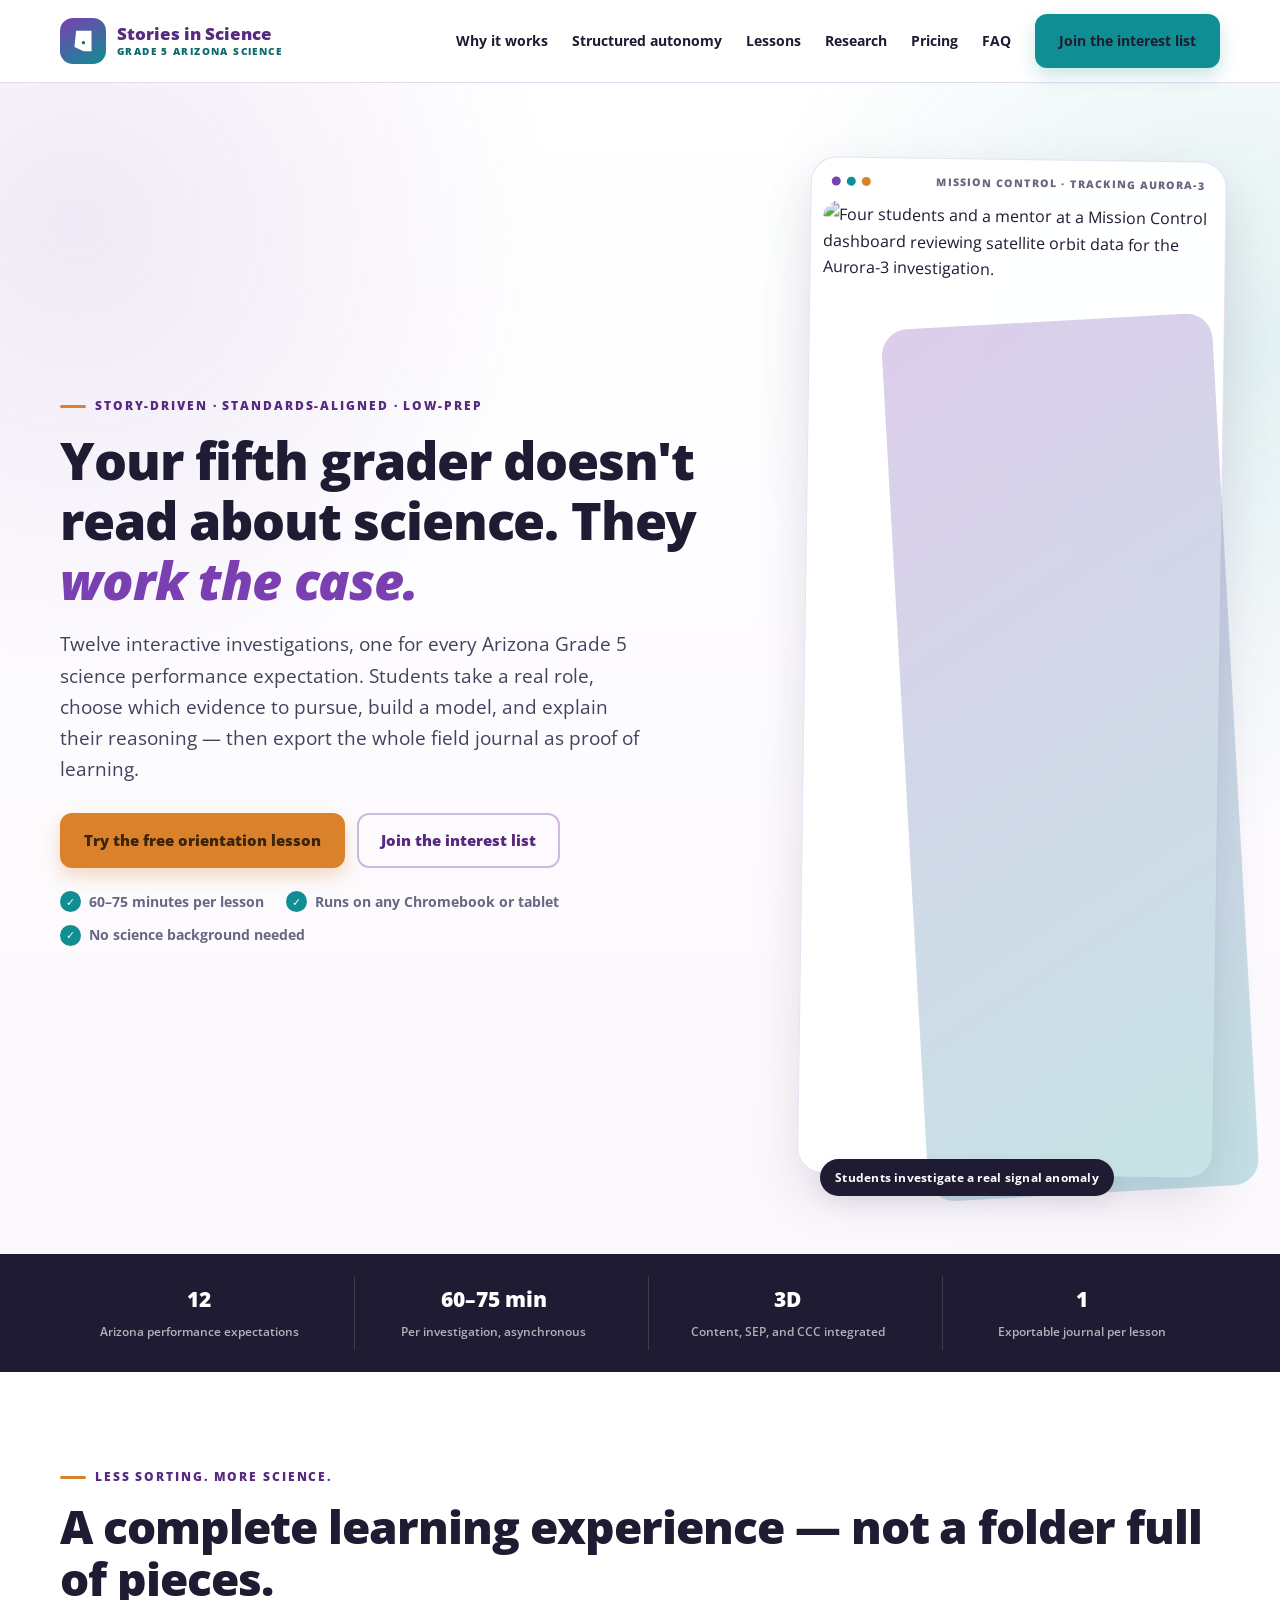
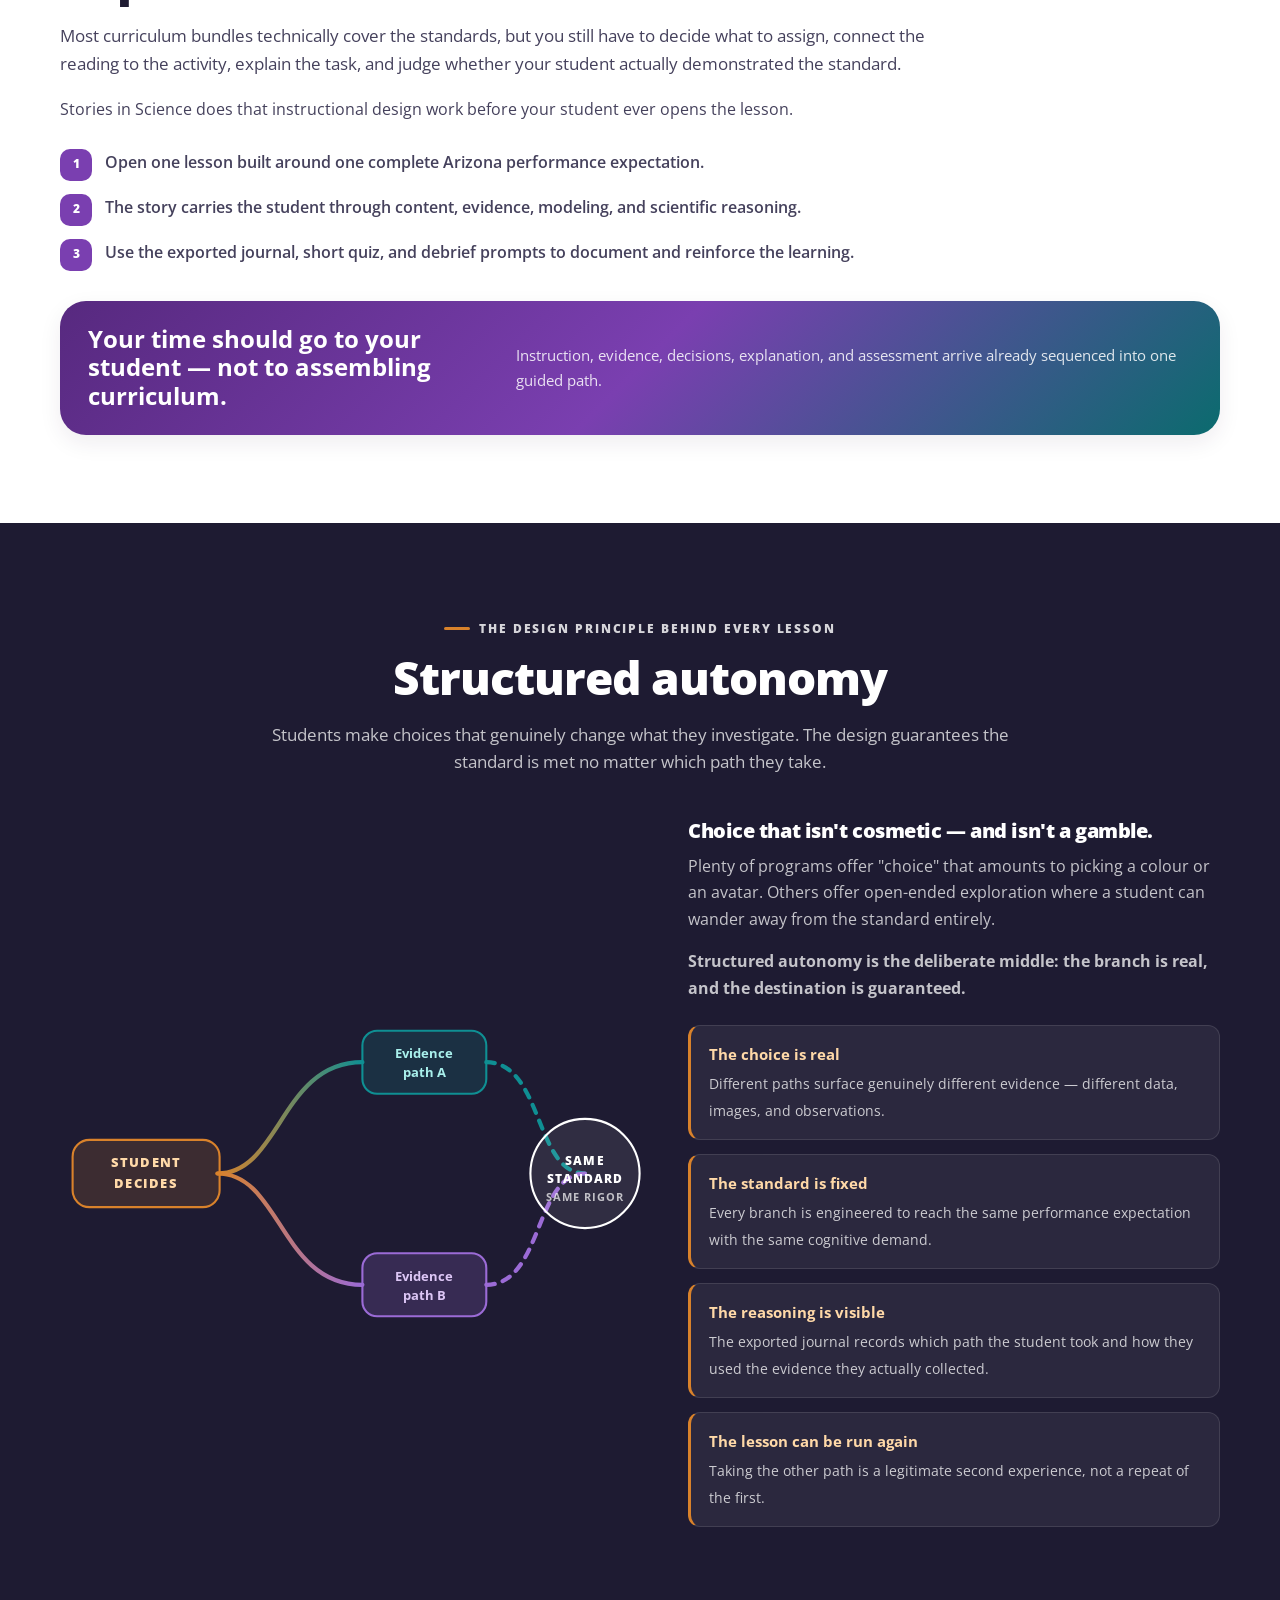
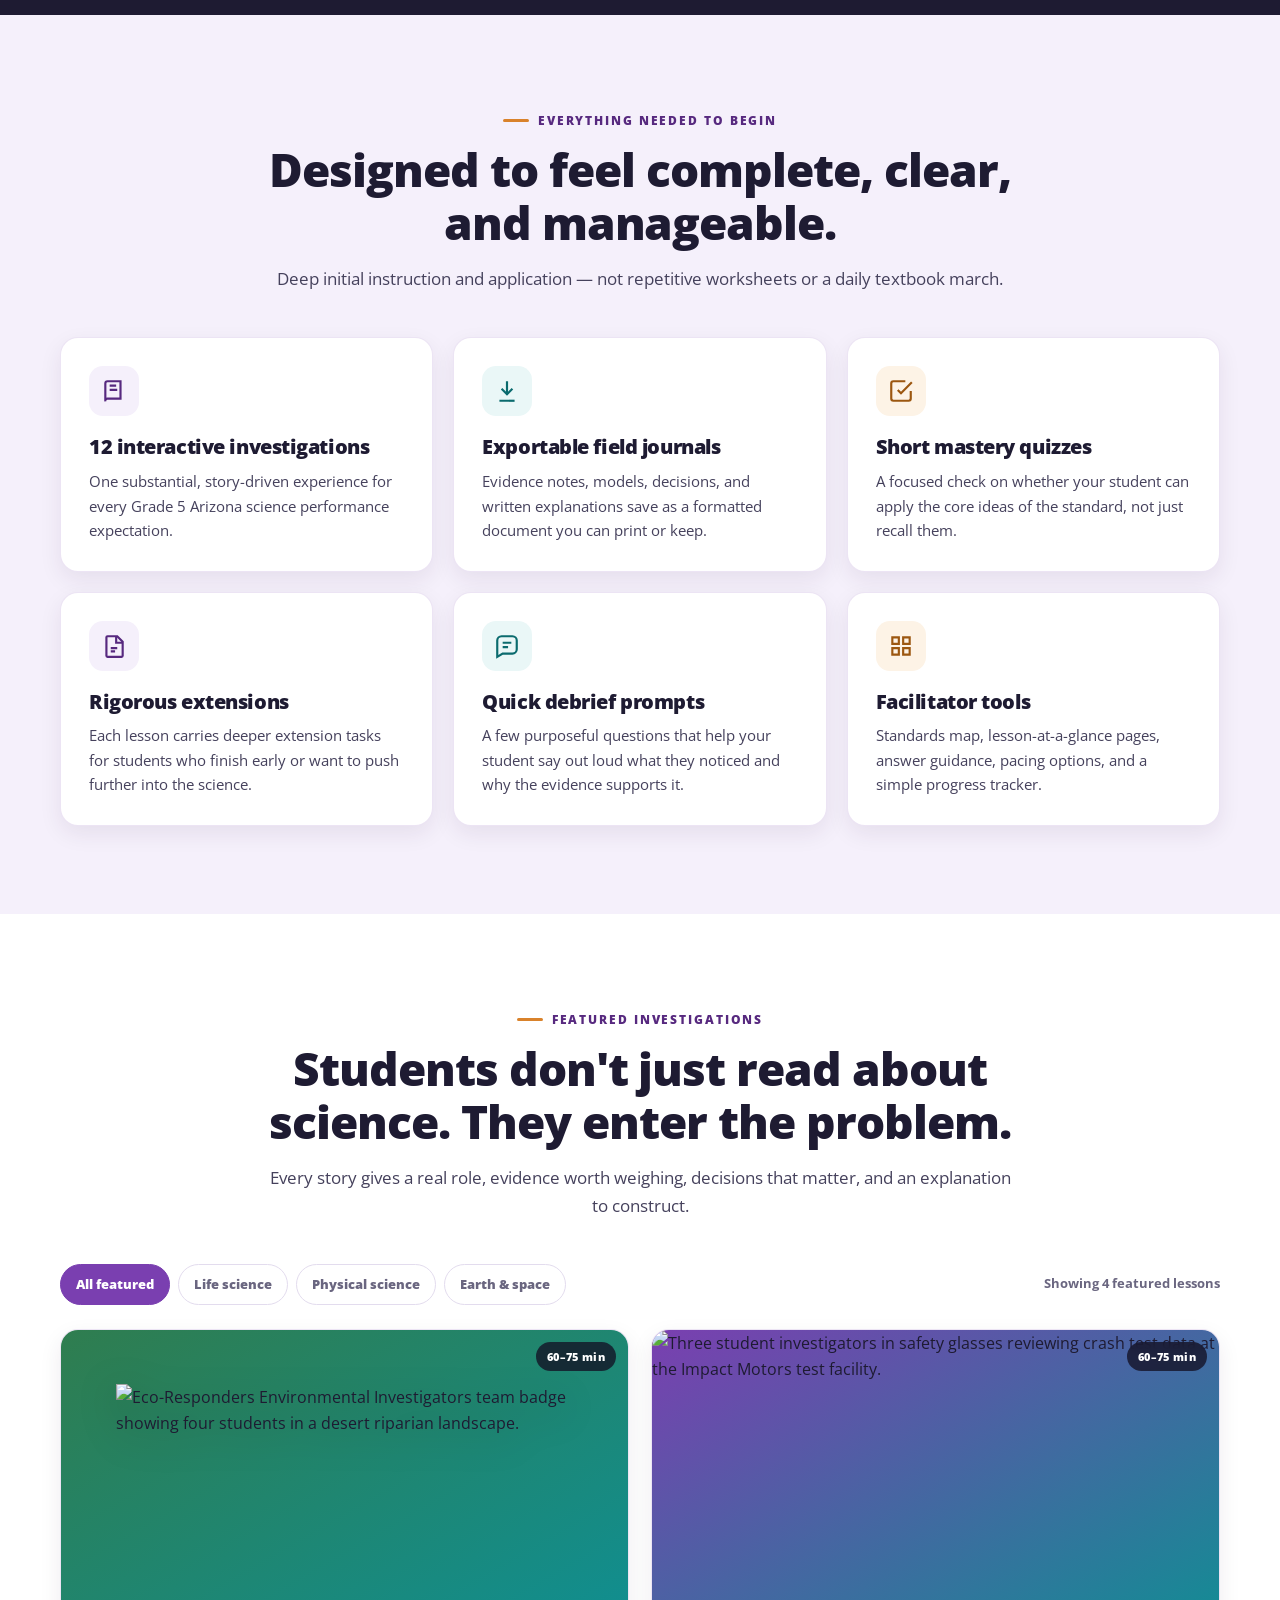
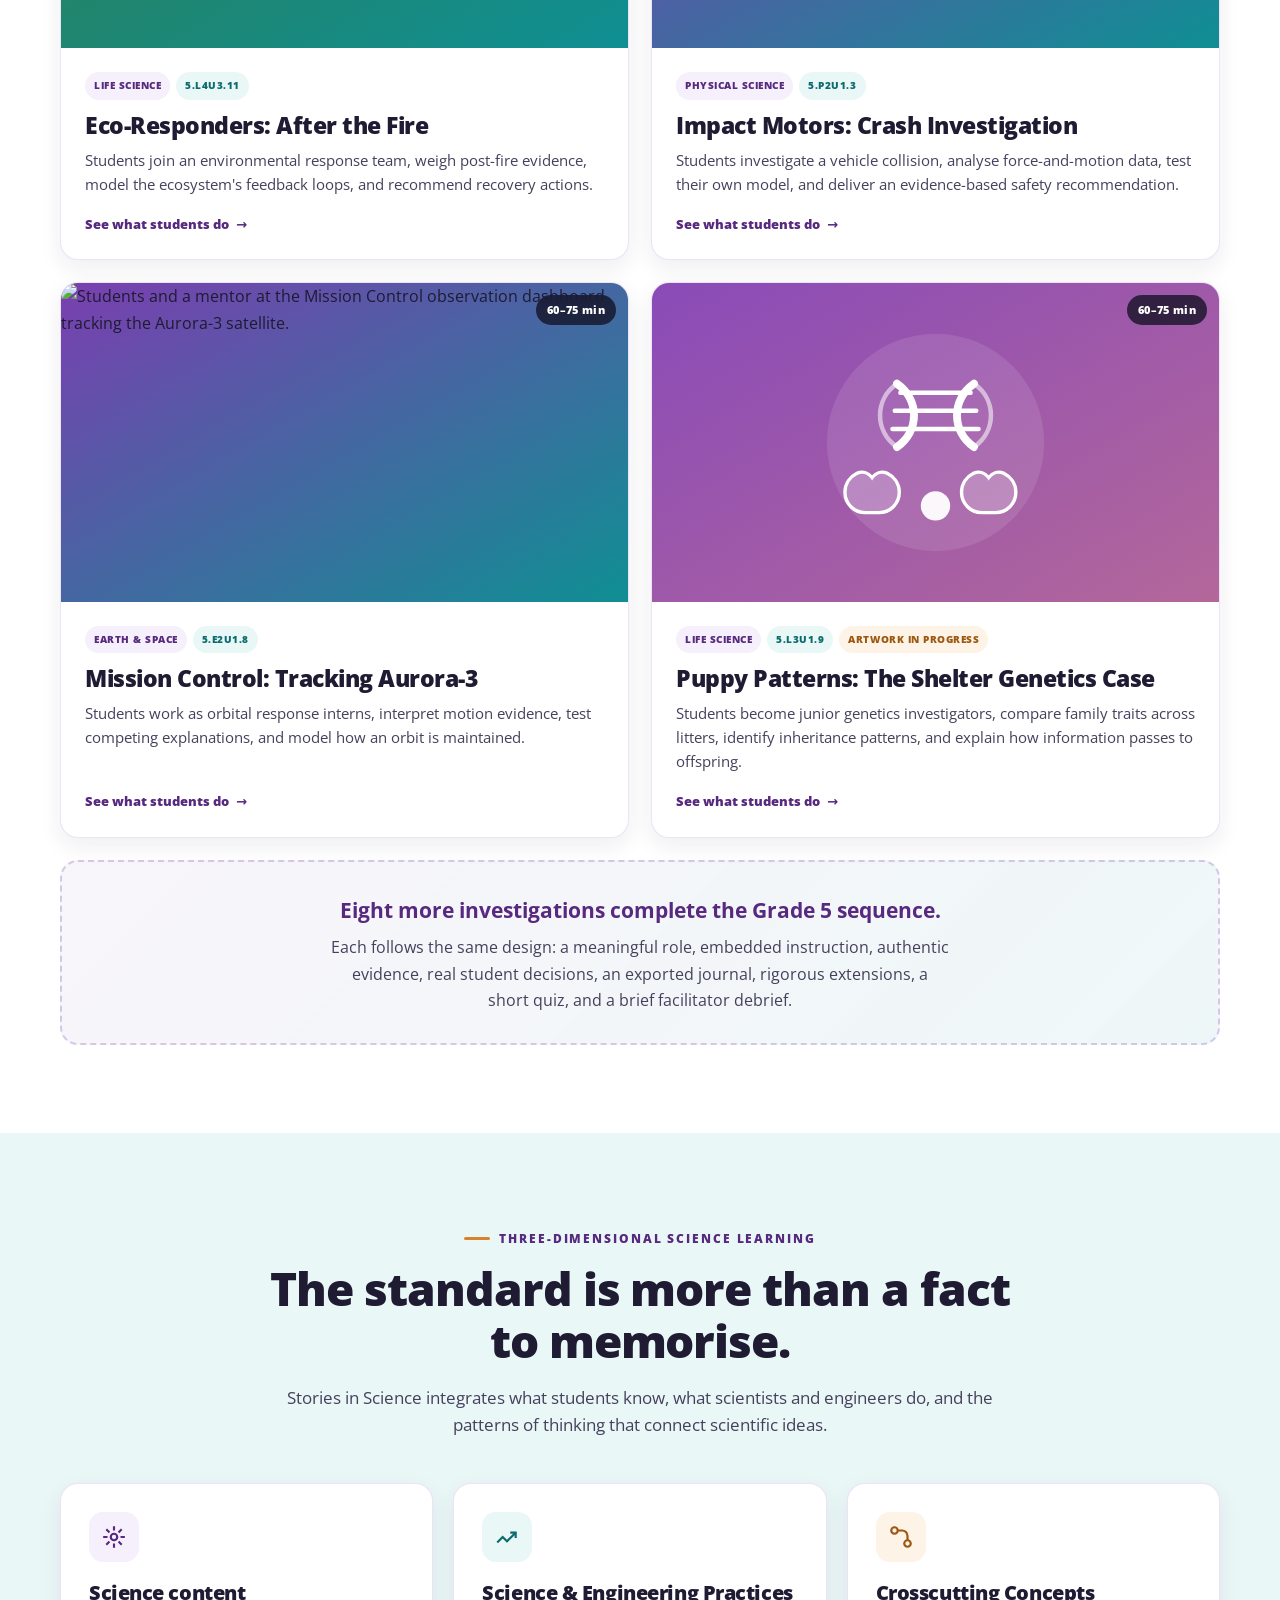
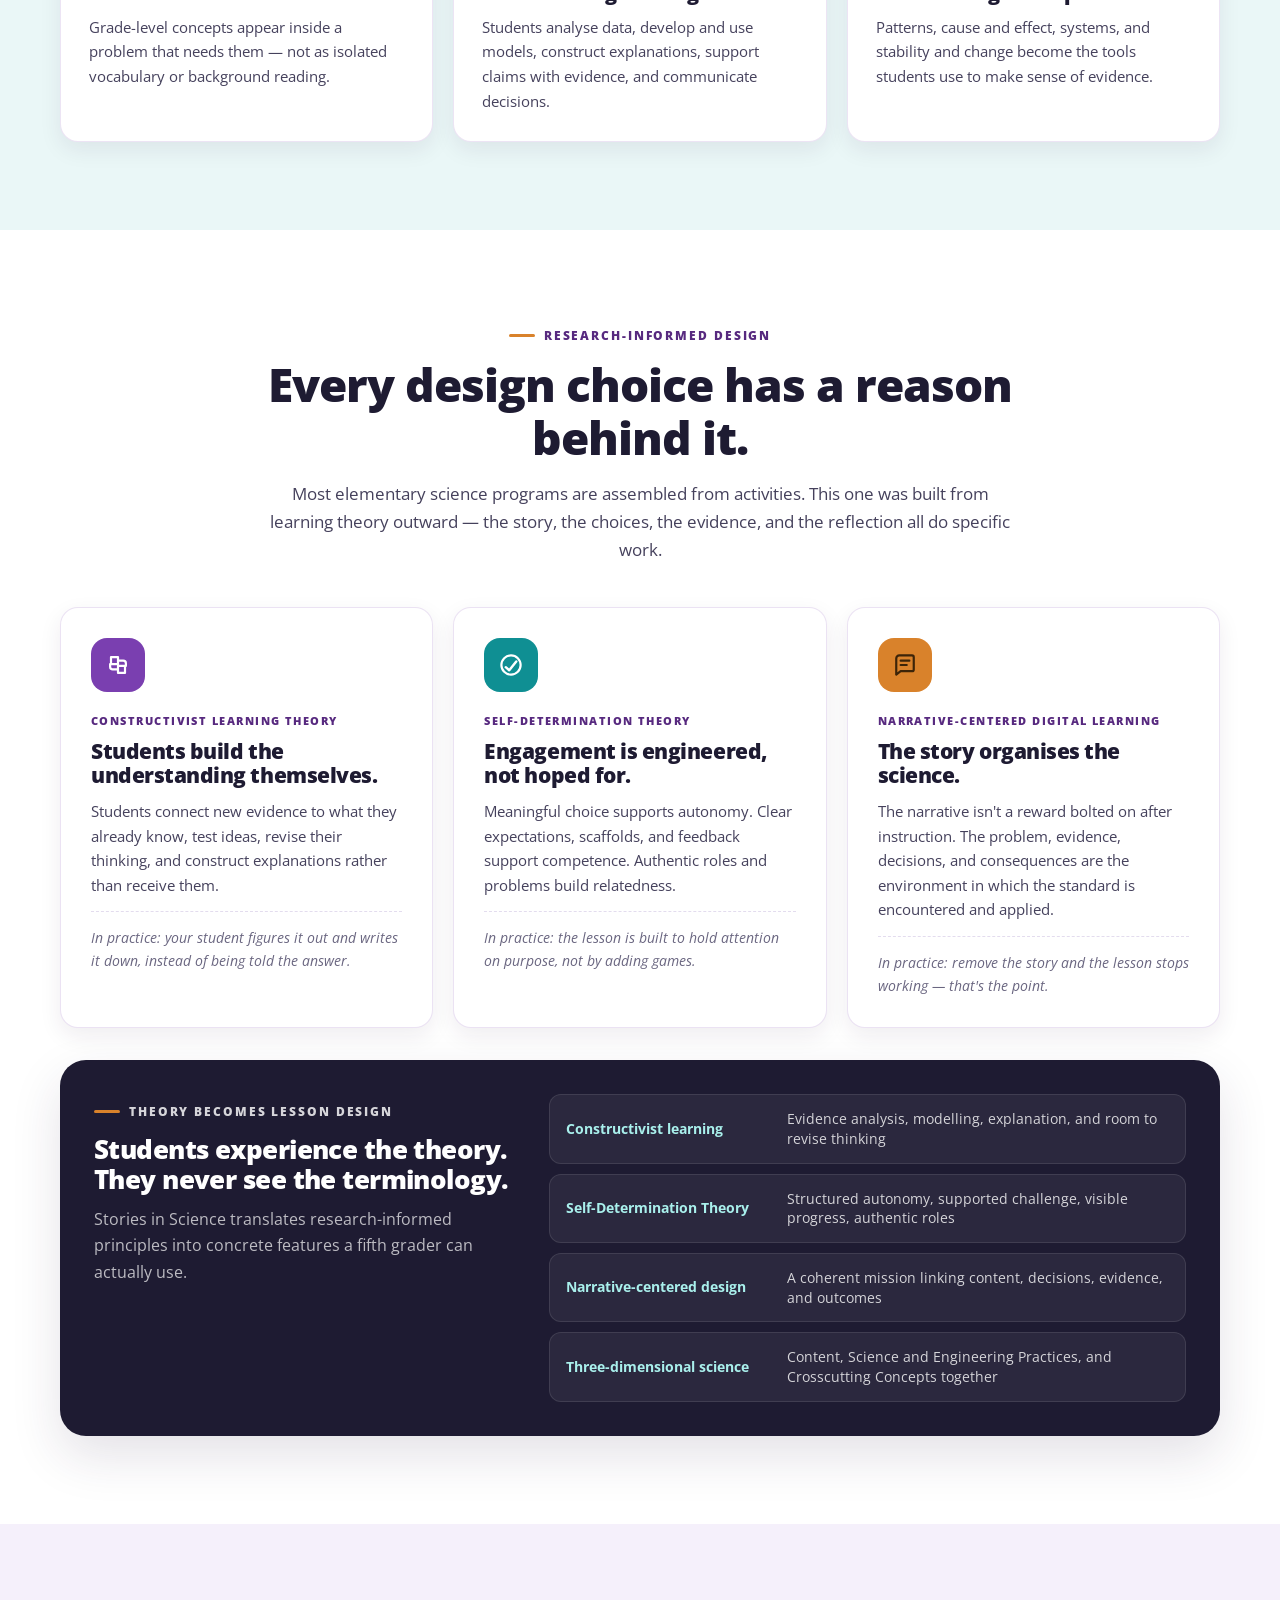
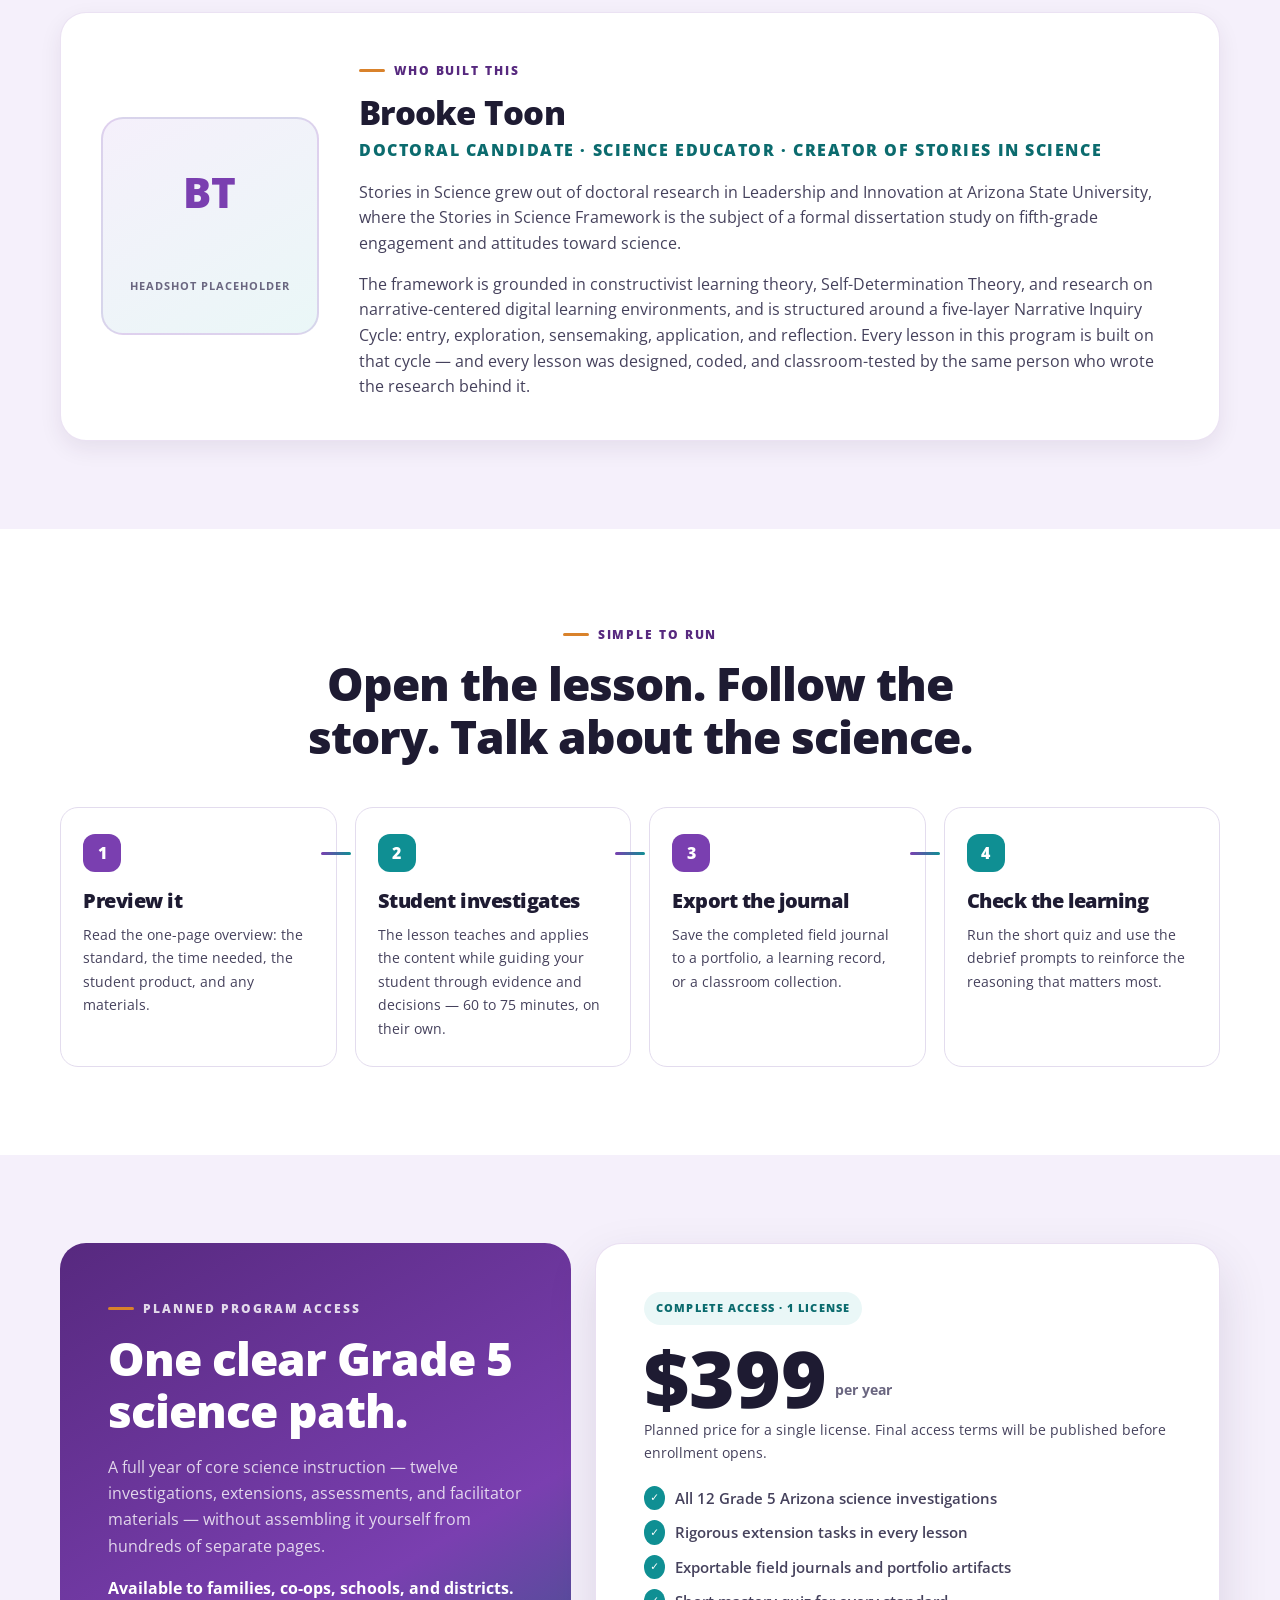
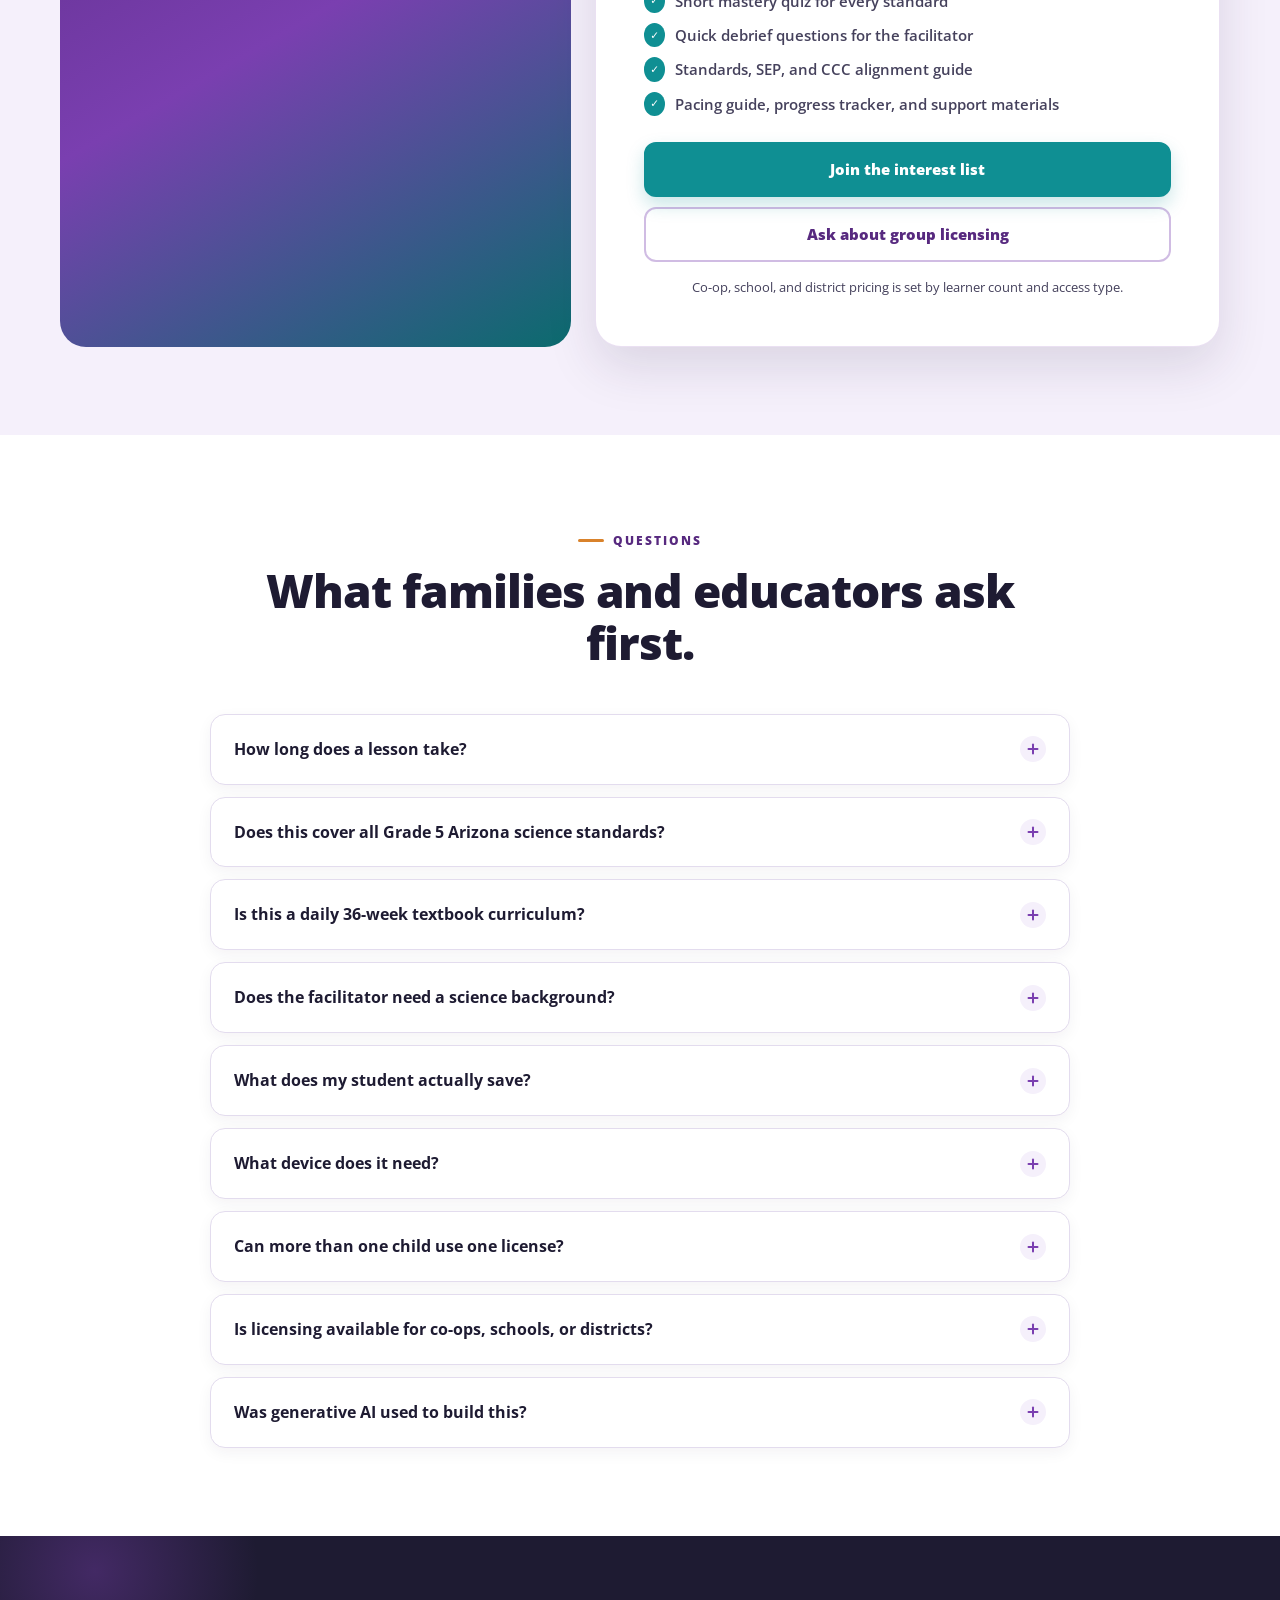
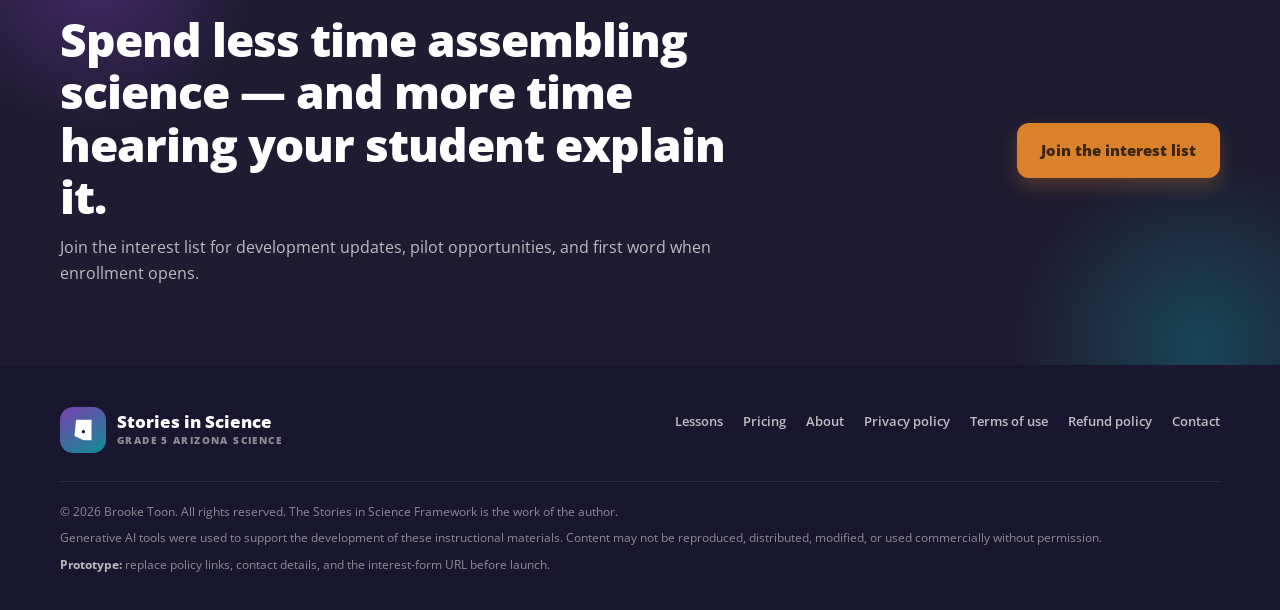
==== index.html @ 6623a100 "Update index.html" ====
<!DOCTYPE html>
<html lang="en">
<head>
  <meta charset="UTF-8" />
  <meta name="viewport" content="width=device-width, initial-scale=1.0" />
  <title>Stories in Science | Grade 5 Arizona Science Curriculum</title>
  <meta name="description" content="Twelve story-driven, standards-aligned investigations covering every Arizona Grade 5 science performance expectation. Built on learning theory. 60–75 minutes per lesson." />
  <meta name="theme-color" content="#7a3fb0" />
  <link rel="canonical" href="https://storiesinscience.example/" />

  <!-- Open Graph / social sharing -->
  <meta property="og:type" content="website" />
  <meta property="og:site_name" content="Stories in Science" />
  <meta property="og:title" content="Stories in Science | Grade 5 Arizona Science Curriculum" />
  <meta property="og:description" content="Twelve story-driven investigations covering every Arizona Grade 5 science standard. Students investigate, decide, and explain — then export the evidence." />
  <meta property="og:image" content="assets/mission-control.jpg" />
  <meta name="twitter:card" content="summary_large_image" />
  <meta name="twitter:title" content="Stories in Science | Grade 5 Arizona Science Curriculum" />
  <meta name="twitter:description" content="Twelve story-driven investigations covering every Arizona Grade 5 science standard." />
  <meta name="twitter:image" content="assets/mission-control.jpg" />

  <!-- Favicon: inline SVG, no extra request -->
  <link rel="icon" href="data:image/svg+xml,%3Csvg xmlns='http://www.w3.org/2000/svg' viewBox='0 0 64 64'%3E%3Crect width='64' height='64' rx='14' fill='%237a3fb0'/%3E%3Cpath d='M15 7 H53 V57 H33.5 L11 47 C12.3 33.7, 13.7 20.3, 15 7 Z' fill='%23fff'/%3E%3Ccircle cx='33' cy='36' r='4' fill='%230b6b6e'/%3E%3C/svg%3E" />

  <link rel="preconnect" href="https://fonts.googleapis.com" />
  <link rel="preconnect" href="https://fonts.gstatic.com" crossorigin />
  <link href="https://fonts.googleapis.com/css2?family=Open+Sans:wght@400;600;700;800&display=swap" rel="stylesheet" />

  <style>
    :root {
      /* Brand — carried over from the Stories in Science lesson design system */
      --purple: #7a3fb0;
      --purple-dark: #57297f;
      --purple-soft: #f5f0fb;
      --teal: #0f8f93;
      --teal-dark: #0b6b6e;
      --teal-soft: #eaf7f7;
      /* Amber, pulled from the lesson artwork (orbit traces, Impact Motors mark) */
      --amber: #d9822b;
      --amber-soft: #fdf3e6;

      --ink: #1e1b32;
      --ink-2: #45415c;
      --muted: #6a6680;
      --white: #ffffff;
      --line: #e3dcee;

      --shadow: 0 20px 50px rgba(45, 28, 68, 0.13);
      --shadow-sm: 0 8px 22px rgba(45, 28, 68, 0.08);

      --r-xl: 26px;
      --r-lg: 18px;
      --r-md: 12px;

      /* Headings. To try another face, change this one line and add its
         Google Fonts <link> above. Both fall back to the body stack. */
      --display: "Open Sans", ui-sans-serif, system-ui, -apple-system, "Segoe UI", sans-serif;
      --body: "Open Sans", ui-sans-serif, system-ui, -apple-system, "Segoe UI", sans-serif;

      --max: 1160px;
      --header-h: 82px;
    }

    * { box-sizing: border-box; }
    html { scroll-behavior: smooth; scroll-padding-top: 100px; }

    body {
      margin: 0;
      background: var(--white);
      color: var(--ink);
      font-family: var(--body);
      font-size: 16px;
      line-height: 1.65;
      overflow-x: hidden;
      -webkit-font-smoothing: antialiased;
    }
    body.nav-open { overflow: hidden; }

    img, svg { display: block; max-width: 100%; }
    button, input, select, textarea { font: inherit; }
    a { color: inherit; }
    a, button { -webkit-tap-highlight-color: transparent; }

    h1, h2, h3, h4 {
      margin-top: 0;
      font-family: var(--display);
      line-height: 1.14;
      letter-spacing: -0.022em;
      font-weight: 800;
    }
    h1 { margin-bottom: 20px; font-size: clamp(2.15rem, 4.1vw, 3.5rem); font-weight: 800; }
    h2 { margin-bottom: 16px; font-size: clamp(1.85rem, 3.6vw, 2.9rem); }
    h3 { margin-bottom: 10px; font-size: 1.25rem; }
    p  { margin-top: 0; color: var(--ink-2); }

    .container { width: min(calc(100% - 36px), var(--max)); margin-inline: auto; }
    .section { padding: 88px 0; }
    .bg-purple { background: var(--purple-soft); }
    .bg-teal { background: var(--teal-soft); }
    .bg-ink { background: var(--ink); color: var(--white); }

    .section-head { max-width: 760px; margin: 0 auto 44px; text-align: center; }
    .section-head p { font-size: 1.05rem; }

    .eyebrow {
      display: inline-flex; align-items: center; gap: 9px;
      margin-bottom: 14px;
      color: var(--purple-dark);
      font-size: 0.74rem; font-weight: 800;
      letter-spacing: 0.16em; text-transform: uppercase;
    }
    .eyebrow::before {
      content: ""; width: 26px; height: 3px;
      background: var(--amber); border-radius: 99px;
    }
    .eyebrow-light { color: rgba(255,255,255,.82); }

    .skip-link {
      position: fixed; top: 10px; left: 10px; z-index: 999;
      padding: 10px 14px; background: var(--ink); color: var(--white);
      border-radius: 10px; text-decoration: none;
      transform: translateY(-200%); transition: transform 150ms ease;
    }
    .skip-link:focus { transform: translateY(0); }

    /* ---------- Buttons ---------- */
    .btn {
      display: inline-flex; align-items: center; justify-content: center; gap: 9px;
      min-height: 50px; padding: 13px 22px;
      background: var(--purple); color: var(--white);
      border: 2px solid var(--purple); border-radius: var(--r-md);
      box-shadow: 0 8px 18px rgba(122, 63, 176, .22);
      font-weight: 800; font-size: 0.95rem; text-decoration: none;
      cursor: pointer;
      transition: transform 150ms ease, background 150ms ease, border-color 150ms ease;
    }
    .btn:hover, .btn:focus-visible { background: var(--purple-dark); border-color: var(--purple-dark); transform: translateY(-2px); }
    .btn-teal { background: var(--teal); border-color: var(--teal); box-shadow: 0 8px 18px rgba(15,143,147,.22); }
    .btn-teal:hover, .btn-teal:focus-visible { background: var(--teal-dark); border-color: var(--teal-dark); }
    .btn-amber { background: var(--amber); border-color: var(--amber); color: #3d2408; box-shadow: 0 8px 18px rgba(217,130,43,.28); }
    .btn-amber:hover, .btn-amber:focus-visible { background: #c07120; border-color: #c07120; color: var(--white); }
    .btn-ghost {
      background: transparent; color: var(--purple-dark);
      border-color: rgba(122,63,176,.35); box-shadow: none;
    }
    .btn-ghost:hover, .btn-ghost:focus-visible { background: var(--purple-dark); border-color: var(--purple-dark); color: var(--white); }

    /* ---------- Announcement + header ---------- */

    .site-header {
      position: sticky; top: 0; z-index: 100;
      background: rgba(255,255,255,.94);
      border-bottom: 1px solid var(--line);
      backdrop-filter: blur(14px);
    }
    .nav-wrap {
      position: relative;
      display: flex; align-items: center; justify-content: space-between; gap: 20px;
      min-height: var(--header-h);
    }
    .brand { display: inline-flex; align-items: center; gap: 11px; text-decoration: none; color: var(--ink); }
    .brand-mark {
      display: grid; place-items: center;
      width: 46px; aspect-ratio: 1;
      background: linear-gradient(150deg, var(--purple), var(--teal));
      border-radius: 13px; color: var(--white);
    }
    .brand-mark svg { width: 26px; }
    .brand-text { display: grid; line-height: 1.1; }
    .brand-text strong { font-family: var(--display); font-weight: 900; font-size: 1.06rem; color: var(--purple-dark); }
    .brand-text small { margin-top: 3px; color: var(--teal-dark); font-size: 0.62rem; font-weight: 800; letter-spacing: 0.14em; text-transform: uppercase; }

    .nav-links { display: flex; align-items: center; gap: 24px; }
    .nav-links a { color: var(--ink); font-size: 0.9rem; font-weight: 700; text-decoration: none; position: relative; }
    .nav-links a:not(.btn)::after {
      content: ""; position: absolute; left: 0; right: 0; bottom: -6px; height: 3px;
      background: var(--amber); border-radius: 99px; transform: scaleX(0); transition: transform 150ms ease;
    }
    .nav-links a:hover::after, .nav-links a:focus-visible::after { transform: scaleX(1); }

    .nav-toggle {
      display: none; width: 46px; height: 46px; padding: 11px;
      background: var(--purple-soft); border: 0; border-radius: 12px;
      color: var(--purple-dark); cursor: pointer;
    }
    .nav-toggle span { display: block; height: 3px; margin: 4px 0; background: currentColor; border-radius: 99px; transition: transform 180ms ease, opacity 180ms ease; }
    .nav-toggle[aria-expanded="true"] span:nth-child(1) { transform: translateY(7px) rotate(45deg); }
    .nav-toggle[aria-expanded="true"] span:nth-child(2) { opacity: 0; }
    .nav-toggle[aria-expanded="true"] span:nth-child(3) { transform: translateY(-7px) rotate(-45deg); }

    /* ---------- Hero ---------- */
    .hero {
      position: relative; overflow: hidden;
      padding: 76px 0 78px;
      background:
        radial-gradient(circle at 6% 12%, rgba(122,63,176,.11), transparent 30%),
        radial-gradient(circle at 96% 22%, rgba(15,143,147,.12), transparent 32%),
        linear-gradient(180deg, #fff, #fbf8fd);
    }
    .hero-grid { display: grid; grid-template-columns: minmax(0, 1.25fr) minmax(0, .75fr); align-items: center; gap: clamp(30px, 4vw, 58px); }
    /* Grid children default to min-width:auto, so a wide or broken image can
       blow the column out. Pin them to 0 so the tracks stay honest. */
    .hero-grid > *, .autonomy-grid > *, .founder > * { min-width: 0; }
    .hero h1 em { font-style: italic; color: var(--purple); }
    .hero-lead { max-width: 580px; margin-bottom: 28px; font-size: clamp(1.03rem, 1.6vw, 1.18rem); color: var(--ink-2); }
    .hero-actions { display: flex; flex-wrap: wrap; gap: 12px; margin-bottom: 22px; }
    .hero-facts { display: flex; flex-wrap: wrap; gap: 10px 22px; margin: 0; padding: 0; list-style: none; }
    .hero-facts li { display: inline-flex; align-items: center; gap: 8px; font-size: 0.88rem; font-weight: 700; color: var(--muted); }
    .tick {
      display: inline-grid; place-items: center; width: 21px; aspect-ratio: 1;
      background: var(--teal); color: var(--white); border-radius: 50%; font-size: .68rem;
    }

    .hero-visual { position: relative; width: 100%; max-width: 480px; margin-left: auto; }
    .art-frame {
      position: relative; padding: 12px;
      background: rgba(255,255,255,.94);
      border: 1px solid rgba(122,63,176,.16);
      border-radius: var(--r-xl);
      box-shadow: var(--shadow);
      transform: rotate(.8deg);
    }
    .art-frame::after {
      content: ""; position: absolute; right: -18px; bottom: -18px; z-index: -1;
      width: 80%; height: 86%;
      background: linear-gradient(150deg, rgba(122,63,176,.26), rgba(15,143,147,.24));
      border-radius: var(--r-xl); transform: rotate(-4deg);
    }
    .art-bar { display: flex; align-items: center; justify-content: space-between; padding: 3px 8px 11px; }
    .art-dots { display: flex; gap: 6px; }
    .art-dots i { width: 9px; aspect-ratio: 1; border-radius: 50%; background: var(--line); }
    .art-dots i:nth-child(1) { background: var(--purple); }
    .art-dots i:nth-child(2) { background: var(--teal); }
    .art-dots i:nth-child(3) { background: var(--amber); }
    .art-label { font-size: .66rem; font-weight: 800; letter-spacing: .1em; text-transform: uppercase; color: var(--muted); }
    .art-frame img { width: 100%; border-radius: 16px; }
    .art-caption {
      position: absolute; left: 16px; bottom: -20px;
      padding: 9px 15px;
      background: var(--ink); color: var(--white);
      border-radius: 99px;
      font-size: .72rem; font-weight: 700; letter-spacing: .02em;
      box-shadow: var(--shadow-sm);
    }

    /* ---------- Proof strip ---------- */
    .proof { padding: 22px 0; background: var(--ink); color: var(--white); }
    .proof-grid { display: grid; grid-template-columns: repeat(4, 1fr); gap: 16px; }
    .proof-item { padding: 6px 18px; text-align: center; }
    .proof-item + .proof-item { border-left: 1px solid rgba(255,255,255,.15); }
    .proof-item strong { display: block; font-family: var(--display); font-weight: 900; font-size: 1.32rem; }
    .proof-item span { color: rgba(255,255,255,.66); font-size: .76rem; font-weight: 600; }

    /* ---------- Problem ---------- */
    .lede { max-width: 880px; font-size: 1.08rem; }
    .steps { display: grid; gap: 13px; margin: 26px 0 0; padding: 0; list-style: none; max-width: 860px; }
    .steps li { display: flex; align-items: flex-start; gap: 13px; font-weight: 600; color: var(--ink-2); }
    .steps .num {
      display: grid; place-items: center; flex: 0 0 32px; width: 32px; aspect-ratio: 1;
      background: var(--purple); color: var(--white); border-radius: 10px;
      font-size: .78rem; font-weight: 800;
    }
    .callout {
      display: grid; grid-template-columns: minmax(220px,.75fr) minmax(0,1.25fr); gap: 22px; align-items: center;
      margin-top: 30px; padding: 24px 28px;
      background: linear-gradient(135deg, var(--purple-dark), var(--purple) 50%, var(--teal-dark));
      color: var(--white); border-radius: var(--r-xl); box-shadow: var(--shadow-sm);
    }
    .callout strong { font-family: var(--display); font-weight: 700; font-size: clamp(1.15rem, 2.2vw, 1.5rem); line-height: 1.2; }
    .callout span { color: rgba(255,255,255,.85); font-size: .93rem; }

    /* ---------- Structured autonomy (signature) ---------- */
    .autonomy { background: var(--ink); color: var(--white); }
    .autonomy h2, .autonomy h3 { color: var(--white); }
    .autonomy p { color: rgba(255,255,255,.74); }
    .autonomy .section-head p { color: rgba(255,255,255,.74); }
    .autonomy-grid { display: grid; grid-template-columns: minmax(0,1.05fr) minmax(0,.95fr); gap: 40px; align-items: center; }
    .branch-svg { width: 100%; height: auto; }
    .autonomy-points { display: grid; gap: 14px; margin: 24px 0 0; padding: 0; list-style: none; }
    .autonomy-points li {
      padding: 16px 18px;
      background: rgba(255,255,255,.06);
      border: 1px solid rgba(255,255,255,.11);
      border-left: 3px solid var(--amber);
      border-radius: 12px;
    }
    .autonomy-points strong { display: block; margin-bottom: 4px; color: #ffd9a8; font-size: .92rem; }
    .autonomy-points span { color: rgba(255,255,255,.76); font-size: .89rem; }

    /* ---------- Feature cards ---------- */
    .cards-3 { display: grid; grid-template-columns: repeat(3, 1fr); gap: 20px; }
    .card {
      position: relative; overflow: hidden;
      padding: 28px;
      background: var(--white);
      border: 1px solid rgba(122,63,176,.14);
      border-radius: var(--r-lg);
      box-shadow: var(--shadow-sm);
      transition: transform 170ms ease, box-shadow 170ms ease;
    }
    .card:hover { transform: translateY(-4px); box-shadow: var(--shadow); }
    .card p { margin-bottom: 0; font-size: .93rem; }
    .card-icon {
      display: grid; place-items: center; width: 50px; aspect-ratio: 1; margin-bottom: 20px;
      background: var(--purple-soft); color: var(--purple-dark); border-radius: 14px;
    }
    .card:nth-child(3n+2) .card-icon { background: var(--teal-soft); color: var(--teal-dark); }
    .card:nth-child(3n+3) .card-icon { background: var(--amber-soft); color: #9c5710; }
    .card-icon svg { width: 26px; height: 26px; }

    /* ---------- Lessons ---------- */
    .lesson-bar { display: flex; align-items: center; justify-content: space-between; gap: 18px; margin-bottom: 24px; }
    .filters { display: flex; flex-wrap: wrap; gap: 8px; }
    .filter {
      padding: 9px 15px; background: var(--white); color: var(--muted);
      border: 1px solid var(--line); border-radius: 99px;
      font-size: .79rem; font-weight: 800; cursor: pointer;
      transition: background 150ms ease, color 150ms ease, border-color 150ms ease;
    }
    .filter:hover, .filter.is-active { background: var(--purple); border-color: var(--purple); color: var(--white); }
    .lesson-count { font-size: .82rem; font-weight: 700; color: var(--muted); }

    .lesson-grid { display: grid; grid-template-columns: repeat(2, minmax(0,1fr)); gap: 22px; }
    .lesson {
      display: flex; flex-direction: column; overflow: hidden;
      background: var(--white);
      border: 1px solid rgba(122,63,176,.14);
      border-radius: var(--r-lg);
      box-shadow: var(--shadow-sm);
      transition: transform 170ms ease, box-shadow 170ms ease;
    }
    .lesson:hover { transform: translateY(-4px); box-shadow: var(--shadow); }
    .lesson-art {
      position: relative; aspect-ratio: 16 / 9; overflow: hidden;
      background: linear-gradient(150deg, var(--purple), var(--teal));
    }
    .lesson-art img { width: 100%; height: 100%; object-fit: cover; }
    .lesson-art.is-centered { display: grid; place-items: center; padding: 18px; }
    .lesson-art.is-centered img { width: auto; height: 86%; object-fit: contain; filter: drop-shadow(0 8px 18px rgba(0,0,0,.28)); }
    .lesson-art.is-centered svg { width: auto; height: 88%; }
    .art-eco { background: linear-gradient(150deg, #2f7d4f, #0f8f93); }
    .art-pups { background: linear-gradient(150deg, #8a4bb8, #b3679a); }
    .lesson-time {
      position: absolute; right: 12px; top: 12px; z-index: 2;
      padding: 6px 11px;
      background: rgba(20,17,36,.78); color: var(--white);
      border-radius: 99px;
      font-size: .68rem; font-weight: 800; letter-spacing: .03em;
      backdrop-filter: blur(4px);
    }
    .lesson-body { display: flex; flex-direction: column; flex: 1; padding: 24px; }
    .tags { display: flex; flex-wrap: wrap; gap: 6px; margin-bottom: 13px; }
    .tag {
      padding: 5px 9px; border-radius: 99px;
      background: var(--purple-soft); color: var(--purple-dark);
      font-size: .65rem; font-weight: 800; letter-spacing: .05em; text-transform: uppercase;
    }
    .tag-teal { background: var(--teal-soft); color: var(--teal-dark); }
    .tag-amber { background: var(--amber-soft); color: #9c5710; }
    .lesson h3 { font-size: 1.42rem; margin-bottom: 9px; }
    .lesson p { font-size: .91rem; margin-bottom: 18px; }
    .lesson-link {
      display: inline-flex; align-items: center; gap: 7px; margin-top: auto;
      background: none; border: 0; padding: 0;
      color: var(--purple-dark); font-size: .82rem; font-weight: 800;
      text-decoration: none; cursor: pointer;
    }
    .lesson-link:hover, .lesson-link:focus-visible { color: var(--teal-dark); }

    .coming {
      display: grid; place-items: center; margin-top: 22px; padding: 30px; text-align: center;
      background: linear-gradient(135deg, rgba(122,63,176,.05), rgba(15,143,147,.07)), var(--white);
      border: 2px dashed rgba(122,63,176,.25); border-radius: var(--r-lg);
    }
    .coming strong { display: block; margin-bottom: 7px; font-family: var(--display); font-weight: 700; font-size: 1.34rem; color: var(--purple-dark); }
    .coming p { max-width: 620px; margin-bottom: 0; }

    /* ---------- Theory ---------- */
    .theory-card { position: relative; padding: 30px; background: var(--white); border: 1px solid rgba(122,63,176,.15); border-radius: var(--r-lg); box-shadow: var(--shadow-sm); }
    .theory-icon {
      display: grid; place-items: center; width: 54px; aspect-ratio: 1; margin-bottom: 20px;
      background: var(--purple); color: var(--white); border-radius: 16px;
    }
    .theory-card:nth-child(2) .theory-icon { background: var(--teal); }
    .theory-card:nth-child(3) .theory-icon { background: var(--amber); color: #3d2408; }
    .theory-icon svg { width: 28px; height: 28px; }
    .theory-name { display: block; margin-bottom: 8px; color: var(--purple-dark); font-size: .7rem; font-weight: 800; letter-spacing: .13em; text-transform: uppercase; }
    .theory-card h3 { font-size: 1.32rem; margin-bottom: 12px; }
    .theory-card p { font-size: .93rem; margin-bottom: 0; }
    .theory-plain {
      display: block; margin-top: 14px; padding-top: 14px;
      border-top: 1px dashed var(--line);
      color: var(--muted); font-size: .88rem; font-style: italic;
    }

    .translate {
      display: grid; grid-template-columns: minmax(0,.8fr) minmax(0,1.2fr); gap: 30px;
      margin-top: 32px; padding: 34px;
      background: var(--ink); border-radius: var(--r-xl); box-shadow: var(--shadow);
    }
    .translate h3 { color: var(--white); font-size: 1.6rem; margin-bottom: 12px; }
    .translate > div > p { color: rgba(255,255,255,.7); margin-bottom: 0; }
    .translate ul { display: grid; gap: 10px; margin: 0; padding: 0; list-style: none; }
    .translate li {
      display: grid; grid-template-columns: minmax(145px,.7fr) minmax(0,1.3fr); gap: 15px; align-items: center;
      padding: 14px 16px; background: rgba(255,255,255,.06);
      border: 1px solid rgba(255,255,255,.1); border-radius: 12px;
    }
    .translate li strong { color: #a9f0ec; font-size: .85rem; }
    .translate li span { color: rgba(255,255,255,.8); font-size: .85rem; line-height: 1.45; }

    /* ---------- Founder ---------- */
    .founder {
      display: grid; grid-template-columns: minmax(0,.42fr) minmax(0,1.58fr); gap: 40px; align-items: center;
      padding: 40px; background: var(--white);
      border: 1px solid rgba(122,63,176,.15); border-radius: var(--r-xl); box-shadow: var(--shadow-sm);
    }
    .headshot {
      position: relative; aspect-ratio: 1; overflow: hidden;
      background: linear-gradient(150deg, var(--purple-soft), var(--teal-soft));
      border: 2px solid rgba(122,63,176,.18); border-radius: 22px;
    }
    .headshot img { width: 100%; height: 100%; object-fit: cover; }
    .headshot-fallback {
      display: grid; place-items: center; gap: 8px; width: 100%; height: 100%;
      text-align: center; padding: 18px;
    }
    .headshot-fallback strong { font-family: var(--display); font-weight: 900; font-size: 2.6rem; color: var(--purple); }
    .headshot-fallback span { font-size: .68rem; font-weight: 700; letter-spacing: .09em; text-transform: uppercase; color: var(--muted); }
    .founder h2 { font-size: clamp(1.6rem, 2.6vw, 2.15rem); margin-bottom: 6px; }
    .founder-role { margin-bottom: 16px; color: var(--teal-dark); font-size: .82rem; font-weight: 800; letter-spacing: .1em; text-transform: uppercase; }
    .founder p { font-size: .97rem; }
    .founder p:last-of-type { margin-bottom: 0; }

    /* ---------- Process ---------- */
    .process { display: grid; grid-template-columns: repeat(4, 1fr); gap: 18px; counter-reset: step; }
    .step { position: relative; padding: 26px 22px; background: var(--white); border: 1px solid var(--line); border-radius: var(--r-lg); }
    .step::before {
      counter-increment: step; content: counter(step);
      display: grid; place-items: center; width: 38px; aspect-ratio: 1; margin-bottom: 18px;
      background: var(--purple); color: var(--white); border-radius: 12px;
      font-family: var(--display); font-weight: 900;
    }
    .step:nth-child(even)::before { background: var(--teal); }
    .step:not(:last-child)::after {
      content: ""; position: absolute; top: 44px; right: -15px; z-index: 2;
      width: 30px; height: 3px; border-radius: 99px;
      background: linear-gradient(90deg, var(--purple), var(--teal));
    }
    .step p { margin-bottom: 0; font-size: .89rem; }

    /* ---------- Pricing ---------- */
    .pricing { display: grid; grid-template-columns: .9fr 1.1fr; gap: 24px; align-items: stretch; }
    .pricing-intro, .price-card { padding: clamp(30px, 4.5vw, 48px); border-radius: var(--r-xl); }
    .pricing-intro {
      background: linear-gradient(150deg, var(--purple-dark), var(--purple) 52%, var(--teal-dark));
      color: var(--white);
    }
    .pricing-intro h2 { color: var(--white); }
    .pricing-intro p { color: rgba(255,255,255,.8); }

    .price-card { background: var(--white); border: 1px solid rgba(122,63,176,.16); box-shadow: var(--shadow); }
    .price-label {
      display: inline-flex; margin-bottom: 18px; padding: 7px 12px;
      background: var(--teal-soft); color: var(--teal-dark); border-radius: 99px;
      font-size: .69rem; font-weight: 800; letter-spacing: .1em; text-transform: uppercase;
    }
    .price { display: flex; align-items: flex-end; gap: 8px; margin-bottom: 6px; }
    .price strong { font-family: var(--display); font-weight: 900; font-size: clamp(3.4rem, 7vw, 4.9rem); line-height: .88; color: var(--ink); }
    .price span { padding-bottom: 10px; color: var(--muted); font-size: .88rem; font-weight: 700; }
    .price-sub { margin-bottom: 22px; font-size: .88rem; }
    .price-list { display: grid; gap: 10px; margin: 0 0 26px; padding: 0; list-style: none; }
    .price-list li { display: flex; gap: 10px; color: var(--ink-2); font-size: .92rem; font-weight: 600; }
    .price-list li::before {
      content: "✓"; display: grid; place-items: center; flex: 0 0 21px; width: 21px; aspect-ratio: 1;
      background: var(--teal); color: var(--white); border-radius: 50%; font-size: .66rem; font-weight: 800;
    }
    .price-actions { display: grid; gap: 10px; }
    .price-actions .btn { width: 100%; }
    .price-foot { margin: 14px 0 0; text-align: center; font-size: .84rem; }

    /* ---------- FAQ ---------- */
    .faq { display: grid; max-width: 860px; margin: 0 auto; gap: 12px; }
    .faq-item { overflow: hidden; background: var(--white); border: 1px solid var(--line); border-radius: 15px; box-shadow: 0 5px 15px rgba(45,28,68,.05); }
    .faq-q {
      display: flex; width: 100%; align-items: center; justify-content: space-between; gap: 16px;
      padding: 21px 23px; background: transparent; border: 0;
      color: var(--ink); font-family: var(--display); font-weight: 700; font-size: 1.02rem;
      text-align: left; cursor: pointer;
    }
    .faq-icon { position: relative; flex: 0 0 26px; width: 26px; aspect-ratio: 1; background: var(--purple-soft); border-radius: 50%; color: var(--purple); }
    .faq-icon::before, .faq-icon::after {
      content: ""; position: absolute; top: 50%; left: 50%; width: 11px; height: 2px;
      background: currentColor; border-radius: 99px;
      transform: translate(-50%,-50%); transition: transform 180ms ease;
    }
    .faq-icon::after { transform: translate(-50%,-50%) rotate(90deg); }
    .faq-q[aria-expanded="true"] .faq-icon::after { transform: translate(-50%,-50%) rotate(0deg); }
    .faq-a { display: grid; grid-template-rows: 0fr; transition: grid-template-rows 200ms ease; }
    .faq-a > div { overflow: hidden; }
    .faq-a p { margin: 0; padding: 0 23px 22px; font-size: .94rem; }
    .faq-item.is-open .faq-a { grid-template-rows: 1fr; }

    /* ---------- Final CTA + footer ---------- */
    .final { position: relative; overflow: hidden; padding: 78px 0; background: var(--ink); color: var(--white); }
    .final::before, .final::after { content: ""; position: absolute; border-radius: 50%; pointer-events: none; }
    .final::before { top: -130px; left: -70px; width: 330px; height: 330px; background: radial-gradient(circle, rgba(122,63,176,.4), transparent 70%); }
    .final::after { right: -110px; bottom: -170px; width: 380px; height: 380px; background: radial-gradient(circle, rgba(15,143,147,.36), transparent 70%); }
    .final-inner { position: relative; z-index: 2; display: grid; grid-template-columns: 1fr auto; align-items: center; gap: 34px; }
    .final h2 { color: var(--white); max-width: 720px; margin-bottom: 10px; }
    .final p { max-width: 660px; margin-bottom: 0; color: rgba(255,255,255,.7); }

    .site-footer { padding: 42px 0 34px; background: #191630; color: rgba(255,255,255,.6); }
    .footer-top { display: flex; align-items: flex-start; justify-content: space-between; gap: 28px; flex-wrap: wrap; }
    .footer-links { display: flex; flex-wrap: wrap; gap: 8px 20px; margin: 0; padding: 0; list-style: none; }
    .footer-links a { color: rgba(255,255,255,.72); font-size: .84rem; font-weight: 600; text-decoration: none; }
    .footer-links a:hover, .footer-links a:focus-visible { color: var(--white); text-decoration: underline; }
    .site-footer .brand-text strong { color: var(--white); }
    .site-footer .brand-text small { color: rgba(255,255,255,.5); }
    .footer-legal { margin: 28px 0 0; padding-top: 20px; border-top: 1px solid rgba(255,255,255,.1); font-size: .76rem; line-height: 1.7; }
    .footer-legal p { color: rgba(255,255,255,.5); margin-bottom: 6px; }
    .footer-legal p:last-child { margin-bottom: 0; }

    /* ---------- Modals ---------- */
    .backdrop {
      position: fixed; inset: 0; z-index: 300;
      display: grid; place-items: center; padding: 20px;
      background: rgba(22,18,38,.68); backdrop-filter: blur(5px);
      overflow-y: auto;
    }
    .backdrop[hidden] { display: none; }
    .modal {
      position: relative; width: min(100%, 620px); max-height: 88vh; overflow-y: auto;
      padding: 34px; background: var(--white); border-radius: 22px;
      box-shadow: 0 30px 80px rgba(16,11,28,.4);
    }
    .modal-close {
      position: absolute; top: 14px; right: 14px;
      display: grid; place-items: center; width: 38px; aspect-ratio: 1;
      background: var(--purple-soft); color: var(--purple-dark);
      border: 0; border-radius: 50%; font-size: 1.2rem; cursor: pointer;
    }
    .modal h2 { padding-right: 30px; font-size: 1.75rem; }
    .modal-meta { display: flex; flex-wrap: wrap; gap: 6px; margin-bottom: 16px; }
    .modal-list { display: grid; gap: 12px; margin: 0 0 22px; padding: 0; list-style: none; }
    .modal-list li { display: grid; grid-template-columns: 118px 1fr; gap: 14px; font-size: .91rem; }
    .modal-list dt, .modal-list b { color: var(--purple-dark); font-weight: 800; font-size: .78rem; letter-spacing: .04em; text-transform: uppercase; }
    .modal-list span { color: var(--ink-2); }
    .modal-actions { display: flex; flex-wrap: wrap; gap: 10px; margin-top: 20px; }
    .dev-note { margin-top: 18px; padding: 13px; background: var(--purple-soft); border-radius: 11px; color: #5a5069; font-size: .77rem; }

    :focus-visible { outline: 3px solid var(--amber); outline-offset: 3px; }
    [hidden] { display: none !important; }

    /* ---------- Responsive ---------- */
    @media (max-width: 980px) {
      .nav-links {
        position: absolute; top: calc(100% + 10px); right: 0; left: 0;
        display: grid; gap: 4px; padding: 14px;
        background: var(--white); border: 1px solid var(--line);
        border-radius: 18px; box-shadow: var(--shadow);
        visibility: hidden; opacity: 0; transform: translateY(-12px);
        transition: opacity 170ms ease, transform 170ms ease, visibility 170ms;
      }
      .nav-links.is-open { visibility: visible; opacity: 1; transform: translateY(0); }
      .nav-links a { padding: 12px; border-radius: 10px; }
      .nav-links a:hover { background: var(--purple-soft); }
      .nav-links a::after { display: none; }
      .nav-toggle { display: block; }

      .hero-grid, .pricing, .autonomy-grid, .translate, .founder { grid-template-columns: 1fr; }
      .founder { gap: 28px; }
      .headshot { max-width: 240px; }
      .cards-3 { grid-template-columns: repeat(2, 1fr); }
      .cards-3 > :last-child:nth-child(odd) { grid-column: 1 / -1; }
      .process { grid-template-columns: repeat(2, 1fr); }
      .step:nth-child(2)::after { display: none; }
      .lesson-grid { grid-template-columns: 1fr; }
      .final-inner { grid-template-columns: 1fr; }
    }

    @media (max-width: 700px) {
      .section { padding: 64px 0; }
      .hero { padding-top: 54px; }
      .hero-actions, .hero-actions .btn { width: 100%; }
      .hero-facts { display: grid; }
      .art-frame { transform: none; }
      .art-caption { position: static; display: inline-block; margin-top: 12px; }
      .proof-grid, .cards-3, .process { grid-template-columns: 1fr; }
      .cards-3 > :last-child:nth-child(odd) { grid-column: auto; }
      .proof-item + .proof-item { border-left: 0; border-top: 1px solid rgba(255,255,255,.15); }
      .callout { grid-template-columns: 1fr; gap: 10px; padding: 22px; }
      .translate { padding: 26px 22px; }
      .translate li { grid-template-columns: 1fr; gap: 4px; }
      .step::after { display: none; }
      .founder { padding: 26px 22px; }
      .lesson-bar { flex-direction: column; align-items: flex-start; }
      .modal { padding: 28px 22px; }
      .modal-list li { grid-template-columns: 1fr; gap: 2px; }
      .footer-top { flex-direction: column; }
    }

    @media (prefers-reduced-motion: reduce) {
      html { scroll-behavior: auto; }
      *, *::before, *::after {
        transition-duration: .001ms !important;
        animation-duration: .001ms !important;
        animation-iteration-count: 1 !important;
      }
    }
  </style>
</head>
<body>
  <a class="skip-link" href="#main">Skip to main content</a>


  <header class="site-header">
    <div class="container nav-wrap">
      <a class="brand" href="#top" aria-label="Stories in Science home">
        <span class="brand-mark" aria-hidden="true">
          <svg viewBox="0 0 64 64" fill="none" aria-hidden="true">
            <path d="M15 7 H53 V57 H33.5 L11 47 C12.3 33.7, 13.7 20.3, 15 7 Z" fill="currentColor"/>
            <circle cx="33" cy="36" r="4" fill="#0b6b6e"/>
          </svg>
        </span>
        <span class="brand-text">
          <strong>Stories in Science</strong>
          <small>Grade 5 Arizona Science</small>
        </span>
      </a>

      <button class="nav-toggle" type="button" aria-label="Open menu" aria-expanded="false" aria-controls="primary-nav">
        <span></span><span></span><span></span>
      </button>

      <nav class="nav-links" id="primary-nav" aria-label="Primary">
        <a href="#why">Why it works</a>
        <a href="#autonomy">Structured autonomy</a>
        <a href="#lessons">Lessons</a>
        <a href="#design">Research</a>
        <a href="#pricing">Pricing</a>
        <a href="#faq">FAQ</a>
        <a class="btn btn-teal js-interest" href="#interest">Join the interest list</a>
      </nav>
    </div>
  </header>

  <main id="main">
    <!-- ================= HERO ================= -->
    <section class="hero" id="top">
      <div class="container hero-grid">
        <div>
          <span class="eyebrow">Story-driven · Standards-aligned · Low-prep</span>
          <h1>Your fifth grader doesn't read about science. They <em>work the case.</em></h1>
          <p class="hero-lead">
            Twelve interactive investigations, one for every Arizona Grade 5 science performance expectation.
            Students take a real role, choose which evidence to pursue, build a model, and explain their
            reasoning — then export the whole field journal as proof of learning.
          </p>
          <div class="hero-actions">
            <a class="btn btn-amber js-sample" href="#sample">Try the free orientation lesson</a>
            <a class="btn btn-ghost js-interest" href="#interest">Join the interest list</a>
          </div>
          <ul class="hero-facts">
            <li><span class="tick" aria-hidden="true">✓</span> 60–75 minutes per lesson</li>
            <li><span class="tick" aria-hidden="true">✓</span> Runs on any Chromebook or tablet</li>
            <li><span class="tick" aria-hidden="true">✓</span> No science background needed</li>
          </ul>
        </div>

        <div class="hero-visual">
          <div class="art-frame">
            <div class="art-bar">
              <span class="art-dots" aria-hidden="true"><i></i><i></i><i></i></span>
              <span class="art-label">Mission Control · Tracking Aurora-3</span>
            </div>
            <img src="assets/mission-control.jpg" width="1440" height="960"
                 alt="Four students and a mentor at a Mission Control dashboard reviewing satellite orbit data for the Aurora-3 investigation." />
          </div>
          <span class="art-caption">Students investigate a real signal anomaly</span>
        </div>
      </div>
    </section>

    <!-- ================= PROOF ================= -->
    <section class="proof" aria-label="Program at a glance">
      <div class="container proof-grid">
        <div class="proof-item"><strong>12</strong><span>Arizona performance expectations</span></div>
        <div class="proof-item"><strong>60–75 min</strong><span>Per investigation, asynchronous</span></div>
        <div class="proof-item"><strong>3D</strong><span>Content, SEP, and CCC integrated</span></div>
        <div class="proof-item"><strong>1</strong><span>Exportable journal per lesson</span></div>
      </div>
    </section>

    <!-- ================= WHY ================= -->
    <section class="section" id="why">
      <div class="container">
        <span class="eyebrow">Less sorting. More science.</span>
        <h2>A complete learning experience — not a folder full of pieces.</h2>
        <p class="lede">
          Most curriculum bundles technically cover the standards, but you still have to decide what to assign,
          connect the reading to the activity, explain the task, and judge whether your student actually
          demonstrated the standard.
        </p>
        <p>Stories in Science does that instructional design work before your student ever opens the lesson.</p>
        <ol class="steps">
          <li><span class="num">1</span><span>Open one lesson built around one complete Arizona performance expectation.</span></li>
          <li><span class="num">2</span><span>The story carries the student through content, evidence, modeling, and scientific reasoning.</span></li>
          <li><span class="num">3</span><span>Use the exported journal, short quiz, and debrief prompts to document and reinforce the learning.</span></li>
        </ol>
        <div class="callout">
          <strong>Your time should go to your student — not to assembling curriculum.</strong>
          <span>Instruction, evidence, decisions, explanation, and assessment arrive already sequenced into one guided path.</span>
        </div>
      </div>
    </section>

    <!-- ================= STRUCTURED AUTONOMY (signature) ================= -->
    <section class="section autonomy" id="autonomy">
      <div class="container">
        <div class="section-head">
          <span class="eyebrow eyebrow-light">The design principle behind every lesson</span>
          <h2>Structured autonomy</h2>
          <p>
            Students make choices that genuinely change what they investigate. The design guarantees the
            standard is met no matter which path they take.
          </p>
        </div>

        <div class="autonomy-grid">
          <div>
            <svg class="branch-svg" viewBox="0 0 560 380" role="img"
                 aria-label="Diagram: a student's choice splits into two different evidence paths, which converge on the same standard and the same rigor.">
              <defs>
                <linearGradient id="gA" x1="0" y1="0" x2="1" y2="0">
                  <stop offset="0" stop-color="#d9822b"/><stop offset="1" stop-color="#0f8f93"/>
                </linearGradient>
                <linearGradient id="gB" x1="0" y1="0" x2="1" y2="0">
                  <stop offset="0" stop-color="#d9822b"/><stop offset="1" stop-color="#9b6bd6"/>
                </linearGradient>
              </defs>

              <!-- paths -->
              <path d="M150 190 C 210 190, 210 84, 288 84" fill="none" stroke="url(#gA)" stroke-width="4" stroke-linecap="round"/>
              <path d="M150 190 C 210 190, 210 296, 288 296" fill="none" stroke="url(#gB)" stroke-width="4" stroke-linecap="round"/>
              <path d="M406 84 C 460 84, 452 190, 500 190" fill="none" stroke="#0f8f93" stroke-width="4" stroke-linecap="round" stroke-dasharray="8 8"/>
              <path d="M406 296 C 460 296, 452 190, 500 190" fill="none" stroke="#9b6bd6" stroke-width="4" stroke-linecap="round" stroke-dasharray="8 8"/>

              <!-- start node -->
              <rect x="12" y="158" width="140" height="64" rx="16" fill="rgba(217,130,43,.16)" stroke="#d9822b" stroke-width="2"/>
              <text x="82" y="184" text-anchor="middle" fill="#ffd9a8" font-family="Open Sans, sans-serif" font-size="12" font-weight="800" letter-spacing="1.2">STUDENT</text>
              <text x="82" y="204" text-anchor="middle" fill="#ffd9a8" font-family="Open Sans, sans-serif" font-size="12" font-weight="800" letter-spacing="1.2">DECIDES</text>

              <!-- path A -->
              <rect x="288" y="54" width="118" height="60" rx="14" fill="rgba(15,143,147,.18)" stroke="#0f8f93" stroke-width="2"/>
              <text x="347" y="80" text-anchor="middle" fill="#a9f0ec" font-family="Open Sans, sans-serif" font-size="12" font-weight="700">Evidence</text>
              <text x="347" y="98" text-anchor="middle" fill="#a9f0ec" font-family="Open Sans, sans-serif" font-size="12" font-weight="700">path A</text>

              <!-- path B -->
              <rect x="288" y="266" width="118" height="60" rx="14" fill="rgba(155,107,214,.2)" stroke="#9b6bd6" stroke-width="2"/>
              <text x="347" y="292" text-anchor="middle" fill="#dcc6f5" font-family="Open Sans, sans-serif" font-size="12" font-weight="700">Evidence</text>
              <text x="347" y="310" text-anchor="middle" fill="#dcc6f5" font-family="Open Sans, sans-serif" font-size="12" font-weight="700">path B</text>

              <!-- convergence -->
              <circle cx="500" cy="190" r="52" fill="rgba(255,255,255,.08)" stroke="#ffffff" stroke-width="2"/>
              <text x="500" y="182" text-anchor="middle" fill="#ffffff" font-family="Open Sans, sans-serif" font-size="11" font-weight="800" letter-spacing="1">SAME</text>
              <text x="500" y="199" text-anchor="middle" fill="#ffffff" font-family="Open Sans, sans-serif" font-size="11" font-weight="800" letter-spacing="1">STANDARD</text>
              <text x="500" y="216" text-anchor="middle" fill="rgba(255,255,255,.7)" font-family="Open Sans, sans-serif" font-size="10" font-weight="700" letter-spacing="1">SAME RIGOR</text>
            </svg>
          </div>

          <div>
            <h3>Choice that isn't cosmetic — and isn't a gamble.</h3>
            <p>
              Plenty of programs offer "choice" that amounts to picking a colour or an avatar. Others offer
              open-ended exploration where a student can wander away from the standard entirely.
            </p>
            <p> <strong>Structured
              autonomy is the deliberate middle: the branch is real, and the destination is guaranteed.</strong>
            </p>
            <ul class="autonomy-points">
              <li>
                <strong>The choice is real</strong>
                <span>Different paths surface genuinely different evidence — different data, images, and observations.</span>
              </li>
              <li>
                <strong>The standard is fixed</strong>
                <span>Every branch is engineered to reach the same performance expectation with the same cognitive demand.</span>
              </li>
              <li>
                <strong>The reasoning is visible</strong>
                <span>The exported journal records which path the student took and how they used the evidence they actually collected.</span>
              </li>
              <li>
                <strong>The lesson can be run again</strong>
                <span>Taking the other path is a legitimate second experience, not a repeat of the first.</span>
              </li>
            </ul>
          </div>
        </div>
      </div>
    </section>

    <!-- ================= INCLUDED ================= -->
    <section class="section bg-purple" id="included">
      <div class="container">
        <div class="section-head">
          <span class="eyebrow">Everything needed to begin</span>
          <h2>Designed to feel complete, clear, and manageable.</h2>
          <p>Deep initial instruction and application — not repetitive worksheets or a daily textbook march.</p>
        </div>

        <div class="cards-3">
          <article class="card">
            <div class="card-icon" aria-hidden="true"><svg viewBox="0 0 24 24" fill="none" stroke="currentColor" stroke-width="2"><path d="M4 19.5V5a2 2 0 0 1 2-2h12v16H6a2 2 0 0 0-2 2.5Z"/><path d="M8 7h6M8 11h7"/></svg></div>
            <h3>12 interactive investigations</h3>
            <p>One substantial, story-driven experience for every Grade 5 Arizona science performance expectation.</p>
          </article>

          <article class="card">
            <div class="card-icon" aria-hidden="true"><svg viewBox="0 0 24 24" fill="none" stroke="currentColor" stroke-width="2"><path d="M12 3v12"/><path d="m7 10 5 5 5-5"/><path d="M5 21h14"/></svg></div>
            <h3>Exportable field journals</h3>
            <p>Evidence notes, models, decisions, and written explanations save as a formatted document you can print or keep.</p>
          </article>

          <article class="card">
            <div class="card-icon" aria-hidden="true"><svg viewBox="0 0 24 24" fill="none" stroke="currentColor" stroke-width="2"><path d="M9 11l3 3L22 4"/><path d="M21 12v7a2 2 0 0 1-2 2H5a2 2 0 0 1-2-2V5a2 2 0 0 1 2-2h11"/></svg></div>
            <h3>Short mastery quizzes</h3>
            <p>A focused check on whether your student can apply the core ideas of the standard, not just recall them.</p>
          </article>

          <article class="card">
            <div class="card-icon" aria-hidden="true"><svg viewBox="0 0 24 24" fill="none" stroke="currentColor" stroke-width="2"><path d="M6 3h9l5 5v13a1 1 0 0 1-1 1H6a1 1 0 0 1-1-1V4a1 1 0 0 1 1-1Z"/><path d="M14 3v6h6M9 14h6M9 17h4"/></svg></div>
            <h3>Rigorous extensions</h3>
            <p>Each lesson carries deeper extension tasks for students who finish early or want to push further into the science.</p>
          </article>

          <article class="card">
            <div class="card-icon" aria-hidden="true"><svg viewBox="0 0 24 24" fill="none" stroke="currentColor" stroke-width="2"><path d="M21 15a4 4 0 0 1-4 4H8l-5 3V7a4 4 0 0 1 4-4h10a4 4 0 0 1 4 4Z"/><path d="M8 9h8M8 13h5"/></svg></div>
            <h3>Quick debrief prompts</h3>
            <p>A few purposeful questions that help your student say out loud what they noticed and why the evidence supports it.</p>
          </article>

          <article class="card">
            <div class="card-icon" aria-hidden="true"><svg viewBox="0 0 24 24" fill="none" stroke="currentColor" stroke-width="2"><path d="M4 4h6v6H4zM14 4h6v6h-6zM4 14h6v6H4zM14 14h6v6h-6z"/></svg></div>
            <h3>Facilitator tools</h3>
            <p>Standards map, lesson-at-a-glance pages, answer guidance, pacing options, and a simple progress tracker.</p>
          </article>
        </div>
      </div>
    </section>

    <!-- ================= LESSONS ================= -->
    <section class="section" id="lessons">
      <div class="container">
        <div class="section-head">
          <span class="eyebrow">Featured investigations</span>
          <h2>Students don't just read about science. They enter the problem.</h2>
          <p>Every story gives a real role, evidence worth weighing, decisions that matter, and an explanation to construct.</p>
        </div>

        <div class="lesson-bar">
          <div class="filters" role="group" aria-label="Filter lessons by science domain">
            <button class="filter is-active" type="button" data-filter="all">All featured</button>
            <button class="filter" type="button" data-filter="life">Life science</button>
            <button class="filter" type="button" data-filter="physical">Physical science</button>
            <button class="filter" type="button" data-filter="earth">Earth &amp; space</button>
          </div>
          <span class="lesson-count" role="status">Showing 4 featured lessons</span>
        </div>

        <div class="lesson-grid">
          <!-- Eco-Responders -->
          <article class="lesson" data-domain="life" data-lesson="eco">
            <div class="lesson-art is-centered art-eco">
              <span class="lesson-time">60–75 min</span>
              <img src="assets/eco-responders-badge.png" width="759" height="741"
                   alt="Eco-Responders Environmental Investigators team badge showing four students in a desert riparian landscape." />
            </div>
            <div class="lesson-body">
              <div class="tags"><span class="tag">Life science</span><span class="tag tag-teal">5.L4U3.11</span></div>
              <h3>Eco-Responders: After the Fire</h3>
              <p>Students join an environmental response team, weigh post-fire evidence, model the ecosystem's feedback loops, and recommend recovery actions.</p>
              <button class="lesson-link js-lesson" type="button" data-lesson="eco">See what students do <span aria-hidden="true">→</span></button>
            </div>
          </article>

          <!-- Impact Motors -->
          <article class="lesson" data-domain="physical" data-lesson="impact">
            <div class="lesson-art">
              <span class="lesson-time">60–75 min</span>
              <img src="assets/impact-motors.jpg" width="1440" height="1055"
                   alt="Three student investigators in safety glasses reviewing crash test data at the Impact Motors test facility." />
            </div>
            <div class="lesson-body">
              <div class="tags"><span class="tag">Physical science</span><span class="tag tag-teal">5.P2U1.3</span></div>
              <h3>Impact Motors: Crash Investigation</h3>
              <p>Students investigate a vehicle collision, analyse force-and-motion data, test their own model, and deliver an evidence-based safety recommendation.</p>
              <button class="lesson-link js-lesson" type="button" data-lesson="impact">See what students do <span aria-hidden="true">→</span></button>
            </div>
          </article>

          <!-- Mission Control -->
          <article class="lesson" data-domain="earth" data-lesson="mission">
            <div class="lesson-art">
              <span class="lesson-time">60–75 min</span>
              <img src="assets/mission-control.jpg" width="1440" height="960"
                   alt="Students and a mentor at the Mission Control observation dashboard tracking the Aurora-3 satellite." />
            </div>
            <div class="lesson-body">
              <div class="tags"><span class="tag">Earth &amp; space</span><span class="tag tag-teal">5.E2U1.8</span></div>
              <h3>Mission Control: Tracking Aurora-3</h3>
              <p>Students work as orbital response interns, interpret motion evidence, test competing explanations, and model how an orbit is maintained.</p>
              <button class="lesson-link js-lesson" type="button" data-lesson="mission">See what students do <span aria-hidden="true">→</span></button>
            </div>
          </article>

          <!-- Puppy Patterns -->
          <article class="lesson" data-domain="life" data-lesson="puppy">
            <div class="lesson-art is-centered art-pups">
              <span class="lesson-time">60–75 min</span>
              <svg viewBox="0 0 220 220" aria-hidden="true">
                <circle cx="110" cy="110" r="96" fill="rgba(255,255,255,.10)"/>
                <path d="M76 58c20 14 20 42 0 56M144 58c-20 14-20 42 0 56" fill="none" stroke="white" stroke-width="7" stroke-linecap="round"/>
                <path d="M76 58c-20 14-20 42 0 56M144 58c20 14 20 42 0 56" fill="none" stroke="rgba(255,255,255,.55)" stroke-width="4" stroke-linecap="round"/>
                <path d="M79 66h62M74 82h72M72 98h76" stroke="white" stroke-width="4" stroke-linecap="round"/>
                <path d="M60 172c10 0 18-8 18-18 0-8-5-14-11-17-5-2-10 0-13 4-3-4-8-6-13-4-6 3-11 9-11 17 0 10 8 18 18 18Z" fill="rgba(255,255,255,.2)" stroke="white" stroke-width="3"/>
                <path d="M163 172c10 0 18-8 18-18 0-8-5-14-11-17-5-2-10 0-13 4-3-4-8-6-13-4-6 3-11 9-11 17 0 10 8 18 18 18Z" fill="rgba(255,255,255,.2)" stroke="white" stroke-width="3"/>
                <circle cx="110" cy="166" r="13" fill="white" opacity=".95"/>
              </svg>
            </div>
            <div class="lesson-body">
              <div class="tags"><span class="tag">Life science</span><span class="tag tag-teal">5.L3U1.9</span><span class="tag tag-amber">Artwork in progress</span></div>
              <h3>Puppy Patterns: The Shelter Genetics Case</h3>
              <p>Students become junior genetics investigators, compare family traits across litters, identify inheritance patterns, and explain how information passes to offspring.</p>
              <button class="lesson-link js-lesson" type="button" data-lesson="puppy">See what students do <span aria-hidden="true">→</span></button>
            </div>
          </article>
        </div>

        <div class="coming">
          <div>
            <strong>Eight more investigations complete the Grade 5 sequence.</strong>
            <p>Each follows the same design: a meaningful role, embedded instruction, authentic evidence, real student decisions, an exported journal, rigorous extensions, a short quiz, and a brief facilitator debrief.</p>
          </div>
        </div>
      </div>
    </section>

    <!-- ================= 3 DIMENSIONS ================= -->
    <section class="section bg-teal">
      <div class="container">
        <div class="section-head">
          <span class="eyebrow">Three-dimensional science learning</span>
          <h2>The standard is more than a fact to memorise.</h2>
          <p>Stories in Science integrates what students know, what scientists and engineers do, and the patterns of thinking that connect scientific ideas.</p>
        </div>
        <div class="cards-3">
          <article class="card">
            <div class="card-icon" aria-hidden="true"><svg viewBox="0 0 24 24" fill="none" stroke="currentColor" stroke-width="2"><circle cx="12" cy="12" r="3"/><path d="M12 2v4M12 18v4M4.9 4.9l2.9 2.9M16.2 16.2l2.9 2.9M2 12h4M18 12h4M4.9 19.1l2.9-2.9M16.2 7.8l2.9-2.9"/></svg></div>
            <h3>Science content</h3>
            <p>Grade-level concepts appear inside a problem that needs them — not as isolated vocabulary or background reading.</p>
          </article>
          <article class="card">
            <div class="card-icon" aria-hidden="true"><svg viewBox="0 0 24 24" fill="none" stroke="currentColor" stroke-width="2"><path d="M3 17l5-5 4 4 8-8"/><path d="M15 8h5v5"/></svg></div>
            <h3>Science &amp; Engineering Practices</h3>
            <p>Students analyse data, develop and use models, construct explanations, support claims with evidence, and communicate decisions.</p>
          </article>
          <article class="card">
            <div class="card-icon" aria-hidden="true"><svg viewBox="0 0 24 24" fill="none" stroke="currentColor" stroke-width="2"><circle cx="6" cy="6" r="3"/><circle cx="18" cy="18" r="3"/><path d="M9 6h4a5 5 0 0 1 5 5v4"/></svg></div>
            <h3>Crosscutting Concepts</h3>
            <p>Patterns, cause and effect, systems, and stability and change become the tools students use to make sense of evidence.</p>
          </article>
        </div>
      </div>
    </section>

    <!-- ================= RESEARCH / THEORY ================= -->
    <section class="section" id="design">
      <div class="container">
        <div class="section-head">
          <span class="eyebrow">Research-informed design</span>
          <h2>Every design choice has a reason behind it.</h2>
          <p>
            Most elementary science programs are assembled from activities. This one was built from learning
            theory outward — the story, the choices, the evidence, and the reflection all do specific work.
          </p>
        </div>

        <div class="cards-3">
          <article class="card theory-card">
            <span class="theory-icon" aria-hidden="true"><svg viewBox="0 0 32 32" fill="none"><path d="M8 7h8v8H8zM16 17h8v8h-8z" stroke="currentColor" stroke-width="2.5" stroke-linejoin="round"/><path d="M16 11h6a3 3 0 0 1 3 3v3M16 21h-6a3 3 0 0 1-3-3v-3" stroke="currentColor" stroke-width="2.5" stroke-linecap="round"/></svg></span>
            <span class="theory-name">Constructivist Learning Theory</span>
            <h3>Students build the understanding themselves.</h3>
            <p>Students connect new evidence to what they already know, test ideas, revise their thinking, and construct explanations rather than receive them.</p>
            <span class="theory-plain">In practice: your student figures it out and writes it down, instead of being told the answer.</span>
          </article>

          <article class="card theory-card">
            <span class="theory-icon" aria-hidden="true"><svg viewBox="0 0 32 32" fill="none"><circle cx="16" cy="16" r="11" stroke="currentColor" stroke-width="2.5"/><path d="M10 18.5 14 22l8-10" stroke="currentColor" stroke-width="2.8" stroke-linecap="round" stroke-linejoin="round"/></svg></span>
            <span class="theory-name">Self-Determination Theory</span>
            <h3>Engagement is engineered, not hoped for.</h3>
            <p>Meaningful choice supports autonomy. Clear expectations, scaffolds, and feedback support competence. Authentic roles and problems build relatedness.</p>
            <span class="theory-plain">In practice: the lesson is built to hold attention on purpose, not by adding games.</span>
          </article>

          <article class="card theory-card">
            <span class="theory-icon" aria-hidden="true"><svg viewBox="0 0 32 32" fill="none"><path d="M6 8.5A3.5 3.5 0 0 1 9.5 5H24a2 2 0 0 1 2 2v14a2 2 0 0 1-2 2H11l-5 4V8.5Z" stroke="currentColor" stroke-width="2.5" stroke-linejoin="round"/><path d="M11 11h10M11 16h7" stroke="currentColor" stroke-width="2.5" stroke-linecap="round"/></svg></span>
            <span class="theory-name">Narrative-Centered Digital Learning</span>
            <h3>The story organises the science.</h3>
            <p>The narrative isn't a reward bolted on after instruction. The problem, evidence, decisions, and consequences are the environment in which the standard is encountered and applied.</p>
            <span class="theory-plain">In practice: remove the story and the lesson stops working — that's the point.</span>
          </article>
        </div>

        <div class="translate">
          <div>
            <span class="eyebrow eyebrow-light">Theory becomes lesson design</span>
            <h3>Students experience the theory. They never see the terminology.</h3>
            <p>Stories in Science translates research-informed principles into concrete features a fifth grader can actually use.</p>
          </div>
          <ul>
            <li><strong>Constructivist learning</strong><span>Evidence analysis, modelling, explanation, and room to revise thinking</span></li>
            <li><strong>Self-Determination Theory</strong><span>Structured autonomy, supported challenge, visible progress, authentic roles</span></li>
            <li><strong>Narrative-centered design</strong><span>A coherent mission linking content, decisions, evidence, and outcomes</span></li>
            <li><strong>Three-dimensional science</strong><span>Content, Science and Engineering Practices, and Crosscutting Concepts together</span></li>
          </ul>
        </div>
      </div>
    </section>

    <!-- ================= FOUNDER ================= -->
    <section class="section bg-purple" id="about">
      <div class="container">
        <div class="founder">
          <!--
            HEADSHOT: drop a square photo at assets/brooke-toon.jpg (600×600 or larger).
            Until that file exists, the initials placeholder below shows automatically.
          -->
          <div class="headshot">
            <img id="founder-photo" src="assets/brooke-toon.jpg" alt="Brooke Toon, creator of the Stories in Science Framework." />
            <div class="headshot-fallback" id="founder-fallback" hidden>
              <strong>BT</strong>
              <span>Headshot placeholder</span>
            </div>
          </div>

          <div>
            <span class="eyebrow">Who built this</span>
            <h2>Brooke Toon</h2>
            <p class="founder-role">Doctoral Candidate · Science Educator · Creator of Stories in Science</p>
            <p>
              Stories in Science grew out of doctoral research in Leadership and Innovation at Arizona State
              University, where the Stories in Science Framework is the subject of a formal dissertation
              study on fifth-grade engagement and attitudes toward science.
            </p>
            <p>
              The framework is grounded in constructivist learning theory, Self-Determination Theory, and
              research on narrative-centered digital learning environments, and is structured around a
              five-layer Narrative Inquiry Cycle: entry, exploration, sensemaking, application, and reflection.
              Every lesson in this program is built on that cycle — and every lesson was designed, coded, and
              classroom-tested by the same person who wrote the research behind it.
            </p>
          </div>
        </div>
      </div>
    </section>

    <!-- ================= PROCESS ================= -->
    <section class="section">
      <div class="container">
        <div class="section-head">
          <span class="eyebrow">Simple to run</span>
          <h2>Open the lesson. Follow the story. Talk about the science.</h2>
        </div>
        <div class="process">
          <article class="step">
            <h3>Preview it</h3>
            <p>Read the one-page overview: the standard, the time needed, the student product, and any materials.</p>
          </article>
          <article class="step">
            <h3>Student investigates</h3>
            <p>The lesson teaches and applies the content while guiding your student through evidence and decisions — 60 to 75 minutes, on their own.</p>
          </article>
          <article class="step">
            <h3>Export the journal</h3>
            <p>Save the completed field journal to a portfolio, a learning record, or a classroom collection.</p>
          </article>
          <article class="step">
            <h3>Check the learning</h3>
            <p>Run the short quiz and use the debrief prompts to reinforce the reasoning that matters most.</p>
          </article>
        </div>
      </div>
    </section>

    <!-- ================= PRICING ================= -->
    <section class="section bg-purple" id="pricing">
      <div class="container pricing">
        <div class="pricing-intro">
          <span class="eyebrow eyebrow-light">Planned program access</span>
          <h2>One clear Grade 5 science path.</h2>
          <p>
            A full year of core science instruction — twelve investigations, extensions, assessments, and
            facilitator materials — without assembling it yourself from hundreds of separate pages.
          </p>
          <p><strong style="color:#fff">Available to families, co-ops, schools, and districts.</strong></p>
        </div>

        <div class="price-card">
          <span class="price-label">Complete access · 1 license</span>
          <div class="price"><strong>$399</strong><span>per year</span></div>
          <p class="price-sub">Planned price for a single license. Final access terms will be published before enrollment opens.</p>
          <ul class="price-list">
            <li>All 12 Grade 5 Arizona science investigations</li>
            <li>Rigorous extension tasks in every lesson</li>
            <li>Exportable field journals and portfolio artifacts</li>
            <li>Short mastery quiz for every standard</li>
            <li>Quick debrief questions for the facilitator</li>
            <li>Standards, SEP, and CCC alignment guide</li>
            <li>Pacing guide, progress tracker, and support materials</li>
          </ul>
          <div class="price-actions">
            <a class="btn btn-teal js-interest" href="#interest">Join the interest list</a>
            <a class="btn btn-ghost js-licensing" href="#licensing">Ask about group licensing</a>
          </div>
          <p class="price-foot">Co-op, school, and district pricing is set by learner count and access type.</p>
        </div>
      </div>
    </section>

    <!-- ================= FAQ ================= -->
    <section class="section" id="faq">
      <div class="container">
        <div class="section-head">
          <span class="eyebrow">Questions</span>
          <h2>What families and educators ask first.</h2>
        </div>

        <div class="faq">
          <article class="faq-item">
            <button class="faq-q" type="button" aria-expanded="false">How long does a lesson take?<span class="faq-icon" aria-hidden="true"></span></button>
            <div class="faq-a"><div><p>Each investigation is designed for 60 to 75 minutes of asynchronous student work. Some learners move faster, some slower, and the lesson saves progress so it can be split across two sittings. Rigorous extension tasks are built in for students who finish early or want to go deeper.</p></div></div>
          </article>

          <article class="faq-item">
            <button class="faq-q" type="button" aria-expanded="false">Does this cover all Grade 5 Arizona science standards?<span class="faq-icon" aria-hidden="true"></span></button>
            <div class="faq-a"><div><p>Yes. The complete program provides core instruction and application for all 12 Grade 5 Arizona science performance expectations, with Science and Engineering Practices and Crosscutting Concepts embedded rather than tacked on.</p></div></div>
          </article>

          <article class="faq-item">
            <button class="faq-q" type="button" aria-expanded="false">Is this a daily 36-week textbook curriculum?<span class="faq-icon" aria-hidden="true"></span></button>
            <div class="faq-a"><div><p>No, and that's deliberate. Stories in Science delivers deep, three-dimensional instruction on each standard plus rigorous extensions, rather than daily worksheets. Most families run one investigation per week or two across the year and add reading, experiments, and field experiences around it.</p></div></div>
          </article>

          <article class="faq-item">
            <button class="faq-q" type="button" aria-expanded="false">Does the facilitator need a science background?<span class="faq-icon" aria-hidden="true"></span></button>
            <div class="faq-a"><div><p>No. The lesson carries the instruction. You get a concise preview, response guidance, quiz information, and a few debrief questions — enough to have a good conversation about the science without teaching it yourself.</p></div></div>
          </article>

          <article class="faq-item">
            <button class="faq-q" type="button" aria-expanded="false">What does my student actually save?<span class="faq-icon" aria-hidden="true"></span></button>
            <div class="faq-a"><div><p>A formatted field journal containing their evidence notes, the path they chose, their models, their written explanations, and their reflections. It exports as a document you can print, file, or add to a portfolio or learning record.</p></div></div>
          </article>

          <article class="faq-item">
            <button class="faq-q" type="button" aria-expanded="false">What device does it need?<span class="faq-icon" aria-hidden="true"></span></button>
            <div class="faq-a"><div><p>Any modern browser on a Chromebook, laptop, or tablet. Work is saved in the browser on the student's own device, so a stable connection matters most at the start and end of a lesson.</p></div></div>
          </article>

          <article class="faq-item">
            <button class="faq-q" type="button" aria-expanded="false">Can more than one child use one license?<span class="faq-icon" aria-hidden="true"></span></button>
            <div class="faq-a"><div><p>Each license covers one student. Household and multi-student options are being finalised and will be stated clearly before enrollment opens.</p></div></div>
          </article>

          <article class="faq-item">
            <button class="faq-q" type="button" aria-expanded="false">Is licensing available for co-ops, schools, or districts?<span class="faq-icon" aria-hidden="true"></span></button>
            <div class="faq-a"><div><p>Yes. Group licenses are priced by learner count and the type of access needed. Get in touch and we'll talk through what fits your setting.</p></div></div>
          </article>

          <article class="faq-item">
            <button class="faq-q" type="button" aria-expanded="false">Was generative AI used to build this?<span class="faq-icon" aria-hidden="true"></span></button>
            <div class="faq-a"><div><p>Generative AI tools were used to support development of the instructional materials, including illustration. The instructional design, the standards alignment, the science content, and the research framework are the author's own work as part of doctoral study.</p></div></div>
          </article>
        </div>
      </div>
    </section>

    <!-- ================= FINAL CTA ================= -->
    <section class="final" id="interest">
      <div class="container final-inner">
        <div>
          <h2>Spend less time assembling science — and more time hearing your student explain it.</h2>
          <p>Join the interest list for development updates, pilot opportunities, and first word when enrollment opens.</p>
        </div>
        <a class="btn btn-amber js-interest" href="#interest">Join the interest list</a>
      </div>
    </section>
  </main>

  <footer class="site-footer">
    <div class="container">
      <div class="footer-top">
        <a class="brand" href="#top">
          <span class="brand-mark" aria-hidden="true">
            <svg viewBox="0 0 64 64" fill="none" aria-hidden="true">
              <path d="M15 7 H53 V57 H33.5 L11 47 C12.3 33.7, 13.7 20.3, 15 7 Z" fill="currentColor"/>
              <circle cx="33" cy="36" r="4" fill="#191630"/>
            </svg>
          </span>
          <span class="brand-text">
            <strong>Stories in Science</strong>
            <small>Grade 5 Arizona Science</small>
          </span>
        </a>

        <ul class="footer-links">
          <li><a href="#lessons">Lessons</a></li>
          <li><a href="#pricing">Pricing</a></li>
          <li><a href="#about">About</a></li>
          <li><a href="#" data-policy="privacy">Privacy policy</a></li>
          <li><a href="#" data-policy="terms">Terms of use</a></li>
          <li><a href="#" data-policy="refunds">Refund policy</a></li>
          <li><a href="#licensing" class="js-licensing">Contact</a></li>
        </ul>
      </div>

      <div class="footer-legal">
        <p>© <span id="year"></span> Brooke Toon. All rights reserved. The Stories in Science Framework is the work of the author.</p>
        <p>Generative AI tools were used to support the development of these instructional materials. Content may not be reproduced, distributed, modified, or used commercially without permission.</p>
        <p><strong style="color:rgba(255,255,255,.7)">Prototype:</strong> replace policy links, contact details, and the interest-form URL before launch.</p>
      </div>
    </div>
  </footer>

  <!-- ================= MODALS ================= -->
  <div class="backdrop" id="modal-lesson" role="dialog" aria-modal="true" aria-labelledby="lesson-title" hidden>
    <div class="modal">
      <button class="modal-close" type="button" aria-label="Close">×</button>
      <span class="eyebrow">Inside the investigation</span>
      <h2 id="lesson-title"></h2>
      <div class="modal-meta" id="lesson-meta"></div>
      <ul class="modal-list" id="lesson-detail"></ul>
      <div class="modal-actions" id="lesson-actions"></div>
    </div>
  </div>

  <div class="backdrop" id="modal-interest" role="dialog" aria-modal="true" aria-labelledby="interest-title" hidden>
    <div class="modal">
      <button class="modal-close" type="button" aria-label="Close">×</button>
      <span class="eyebrow">Program interest</span>
      <h2 id="interest-title">Connect this button to your email list.</h2>
      <p>This site is ready for a ConvertKit, MailerLite, Formspree, Google Form, or Thinkific enrollment link. Add your URL to <strong>SITE_CONFIG.interestListUrl</strong> near the bottom of this file.</p>
      <div class="modal-actions"><button class="btn btn-teal modal-dismiss" type="button">Keep browsing</button></div>
      <div class="dev-note">Search for <strong>REPLACE_WITH_YOUR_INTEREST_FORM_URL</strong> and replace it once your signup form exists.</div>
    </div>
  </div>

  <div class="backdrop" id="modal-licensing" role="dialog" aria-modal="true" aria-labelledby="licensing-title" hidden>
    <div class="modal">
      <button class="modal-close" type="button" aria-label="Close">×</button>
      <span class="eyebrow">Group licensing</span>
      <h2 id="licensing-title">Connect this button to your contact form.</h2>
      <p>Use this for co-op, school, and district enquiries. Add your contact-form or mailto URL to <strong>SITE_CONFIG.licensingContactUrl</strong> near the bottom of this file.</p>
      <div class="modal-actions"><button class="btn btn-teal modal-dismiss" type="button">Keep browsing</button></div>
      <div class="dev-note">Search for <strong>REPLACE_WITH_YOUR_LICENSING_CONTACT_URL</strong> and replace it when your contact form exists.</div>
    </div>
  </div>

  <div class="backdrop" id="modal-policy" role="dialog" aria-modal="true" aria-labelledby="policy-title" hidden>
    <div class="modal">
      <button class="modal-close" type="button" aria-label="Close">×</button>
      <span class="eyebrow">Policy page</span>
      <h2 id="policy-title">This policy page hasn't been written yet.</h2>
      <p>Privacy, terms, and refund pages are required before you can take payment. Create them as separate pages and point these footer links at them.</p>
      <div class="modal-actions"><button class="btn btn-teal modal-dismiss" type="button">Keep browsing</button></div>
    </div>
  </div>

  <script>
  (function () {
    "use strict";

    /* =========================================================
       SITE CONFIG — edit these three values and nothing else.
       ---------------------------------------------------------
       sampleLessonUrl  : the PUBLIC lesson anyone may try.
       interestListUrl  : your email signup form.
       licensingContactUrl : contact form or mailto: link.

       lessonUrls: the three study lessons are intentionally NOT
       linked publicly while the IRB study is live. Fill a URL in
       to turn its "Open the lesson" button on for that lesson.
       ========================================================= */
    var SITE_CONFIG = {
      sampleLessonUrl: "https://btoon-maker.github.io/Orientation-The-Sneaker-Mystery/",
      interestListUrl: "REPLACE_WITH_YOUR_INTEREST_FORM_URL",
      licensingContactUrl: "REPLACE_WITH_YOUR_LICENSING_CONTACT_URL",
      lessonUrls: {
        eco: "",      // https://btoon-maker.github.io/Eco-Responders-5th/
        impact: "",   // https://btoon-maker.github.io/Impact-Motors-5th/
        mission: "",  // https://btoon-maker.github.io/Mission-Control-5th/
        puppy: ""
      }
    };

    var LESSONS = {
      eco: {
        title: "Eco-Responders: After the Fire",
        tags: ["Life science", "5.L4U3.11", "60–75 min"],
        role: "Environmental response team member",
        question: "A wildfire has moved through a desert riparian area. What should recovery focus on first?",
        does: "Reviews post-fire field evidence, chooses which site data to investigate, builds a feedback-loop model of the ecosystem, and writes a recovery recommendation.",
        thinking: "Systems and system models; cause and effect; constructing evidence-based explanations.",
        product: "An exported field journal with the evidence collected, the ecosystem model, and the written recommendation."
      },
      impact: {
        title: "Impact Motors: Crash Investigation",
        tags: ["Physical science", "5.P2U1.3", "60–75 min"],
        role: "Junior safety analyst at a vehicle test facility",
        question: "Two test vehicles behaved differently in the same collision. Why?",
        does: "Chooses an investigation path, analyses crash test data, tests a model of force and motion, and delivers a safety recommendation supported by evidence.",
        thinking: "Cause and effect; planning and carrying out investigations; analysing and interpreting data.",
        product: "An exported field journal with the data analysed, the model built, and the final recommendation."
      },
      mission: {
        title: "Mission Control: Tracking Aurora-3",
        tags: ["Earth & space", "5.E2U1.8", "60–75 min"],
        role: "Orbital response intern at a satellite operations centre",
        question: "The Aurora-3 satellite is showing a signal anomaly. What is happening to its orbit?",
        does: "Interprets motion and signal evidence, tests competing explanations, uses an interactive orbit modeler to change variables and observe results, then explains how the orbit is maintained.",
        thinking: "Patterns; cause and effect; developing and using models; engaging in argument from evidence.",
        product: "An exported field journal including the orbit model configuration, the reasoning at each decision point, and the mission recommendation."
      },
      puppy: {
        title: "Puppy Patterns: The Shelter Genetics Case",
        tags: ["Life science", "5.L3U1.9", "60–75 min"],
        role: "Junior genetics investigator at an animal shelter",
        question: "A litter arrives with no records. What can their traits tell us about their parents?",
        does: "Compares traits across family groups, chooses which evidence to pursue, identifies inheritance patterns, and explains how information passes from parents to offspring.",
        thinking: "Patterns; analysing and interpreting data; constructing explanations.",
        product: "An exported field journal with the trait comparisons, the pattern identified, and the written explanation."
      }
    };

    /* ---------- Mobile navigation ---------- */
    var toggle = document.querySelector(".nav-toggle");
    var nav = document.getElementById("primary-nav");

    function closeNav() {
      toggle.setAttribute("aria-expanded", "false");
      toggle.setAttribute("aria-label", "Open menu");
      nav.classList.remove("is-open");
      document.body.classList.remove("nav-open");
      syncNavInert();
    }

    // Keep collapsed links out of the tab order on small screens.
    function syncNavInert() {
      var collapsed = window.innerWidth <= 980 && !nav.classList.contains("is-open");
      if ("inert" in HTMLElement.prototype) {
        nav.inert = collapsed;
      } else {
        nav.querySelectorAll("a").forEach(function (a) {
          if (collapsed) { a.setAttribute("tabindex", "-1"); }
          else { a.removeAttribute("tabindex"); }
        });
      }
    }

    toggle.addEventListener("click", function () {
      var open = toggle.getAttribute("aria-expanded") === "true";
      toggle.setAttribute("aria-expanded", String(!open));
      toggle.setAttribute("aria-label", open ? "Open menu" : "Close menu");
      nav.classList.toggle("is-open", !open);
      document.body.classList.toggle("nav-open", !open);
      syncNavInert();
    });

    nav.querySelectorAll("a").forEach(function (a) {
      a.addEventListener("click", closeNav);
    });

    var resizeTimer;
    window.addEventListener("resize", function () {
      clearTimeout(resizeTimer);
      resizeTimer = setTimeout(function () {
        if (window.innerWidth > 980) { closeNav(); }
        syncNavInert();
      }, 120);
    });
    syncNavInert();

    /* ---------- FAQ ---------- */
    document.querySelectorAll(".faq-q").forEach(function (btn) {
      btn.addEventListener("click", function () {
        var item = btn.closest(".faq-item");
        var open = item.classList.toggle("is-open");
        btn.setAttribute("aria-expanded", String(open));
      });
    });

    /* ---------- Lesson filter ---------- */
    var filters = document.querySelectorAll(".filter");
    var lessons = document.querySelectorAll(".lesson");
    var count = document.querySelector(".lesson-count");

    filters.forEach(function (btn) {
      btn.addEventListener("click", function () {
        filters.forEach(function (f) { f.classList.remove("is-active"); });
        btn.classList.add("is-active");
        var want = btn.dataset.filter;
        var shown = 0;
        lessons.forEach(function (card) {
          var visible = want === "all" || card.dataset.domain === want;
          card.hidden = !visible;
          if (visible) { shown += 1; }
        });
        count.textContent = "Showing " + shown + " featured lesson" + (shown === 1 ? "" : "s");
      });
    });

    /* ---------- Modals, with a real focus trap ---------- */
    var FOCUSABLE = 'a[href], button:not([disabled]), input, select, textarea, [tabindex]:not([tabindex="-1"])';
    var lastFocused = null;
    var activeModal = null;

    function openModal(modal) {
      lastFocused = document.activeElement;
      activeModal = modal;
      modal.hidden = false;
      document.body.style.overflow = "hidden";
      var first = modal.querySelector(".modal-close");
      if (first) { first.focus(); }
    }

    function closeModal() {
      if (!activeModal) { return; }
      activeModal.hidden = true;
      activeModal = null;
      document.body.style.overflow = "";
      if (lastFocused && typeof lastFocused.focus === "function") { lastFocused.focus(); }
    }

    function trapTab(e) {
      if (!activeModal || e.key !== "Tab") { return; }
      var items = Array.prototype.filter.call(
        activeModal.querySelectorAll(FOCUSABLE),
        function (el) { return el.offsetParent !== null; }
      );
      if (!items.length) { return; }
      var first = items[0];
      var last = items[items.length - 1];
      if (e.shiftKey && document.activeElement === first) {
        e.preventDefault(); last.focus();
      } else if (!e.shiftKey && document.activeElement === last) {
        e.preventDefault(); first.focus();
      }
    }

    document.addEventListener("keydown", function (e) {
      if (e.key === "Escape") { closeModal(); closeNav(); }
      trapTab(e);
    });

    document.querySelectorAll(".backdrop").forEach(function (bd) {
      bd.addEventListener("click", function (e) {
        if (e.target === bd || e.target.closest(".modal-close") || e.target.closest(".modal-dismiss")) {
          closeModal();
        }
      });
    });

    /* ---------- Lesson detail modal ---------- */
    var lessonModal = document.getElementById("modal-lesson");

    function showLesson(key) {
      var data = LESSONS[key];
      if (!data) { return; }

      document.getElementById("lesson-title").textContent = data.title;

      var meta = document.getElementById("lesson-meta");
      meta.textContent = "";
      data.tags.forEach(function (t, i) {
        var s = document.createElement("span");
        s.className = "tag" + (i === 1 ? " tag-teal" : i === 2 ? " tag-amber" : "");
        s.textContent = t;
        meta.appendChild(s);
      });

      var rows = [
        ["Student role", data.role],
        ["Driving question", data.question],
        ["What they do", data.does],
        ["Thinking used", data.thinking],
        ["What they keep", data.product]
      ];
      var list = document.getElementById("lesson-detail");
      list.textContent = "";
      rows.forEach(function (row) {
        var li = document.createElement("li");
        var b = document.createElement("b");
        b.textContent = row[0];
        var span = document.createElement("span");
        span.textContent = row[1];
        li.appendChild(b); li.appendChild(span);
        list.appendChild(li);
      });

      var actions = document.getElementById("lesson-actions");
      actions.textContent = "";
      var url = SITE_CONFIG.lessonUrls[key];
      if (url) {
        var open = document.createElement("a");
        open.className = "btn";
        open.href = url;
        open.target = "_blank";
        open.rel = "noopener";
        open.textContent = "Open the lesson";
        actions.appendChild(open);
      } else if (SITE_CONFIG.sampleLessonUrl) {
        var sample = document.createElement("a");
        sample.className = "btn btn-amber";
        sample.href = SITE_CONFIG.sampleLessonUrl;
        sample.target = "_blank";
        sample.rel = "noopener";
        sample.textContent = "Try the free orientation lesson";
        actions.appendChild(sample);
      }
      var join = document.createElement("button");
      join.className = "btn btn-ghost";
      join.type = "button";
      join.textContent = "Join the interest list";
      join.addEventListener("click", function () {
        closeModal();
        if (/^https?:/.test(SITE_CONFIG.interestListUrl)) {
          window.open(SITE_CONFIG.interestListUrl, "_blank", "noopener");
        } else {
          openModal(document.getElementById("modal-interest"));
        }
      });
      actions.appendChild(join);

      openModal(lessonModal);
    }

    document.querySelectorAll(".js-lesson").forEach(function (btn) {
      btn.addEventListener("click", function () { showLesson(btn.dataset.lesson); });
    });

    /* ---------- Wire up CTAs once, on load ---------- */
    function wire(selector, url, fallbackModalId) {
      var valid = /^(https?:|mailto:)/.test(url);
      document.querySelectorAll(selector).forEach(function (el) {
        if (valid && el.tagName === "A") {
          el.href = url;
          if (/^https?:/.test(url)) { el.target = "_blank"; el.rel = "noopener"; }
          return;
        }
        el.addEventListener("click", function (e) {
          e.preventDefault();
          openModal(document.getElementById(fallbackModalId));
        });
      });
    }

    wire(".js-sample", SITE_CONFIG.sampleLessonUrl, "modal-interest");
    wire(".js-interest", SITE_CONFIG.interestListUrl, "modal-interest");
    wire(".js-licensing", SITE_CONFIG.licensingContactUrl, "modal-licensing");

    document.querySelectorAll("[data-policy]").forEach(function (link) {
      link.addEventListener("click", function (e) {
        e.preventDefault();
        openModal(document.getElementById("modal-policy"));
      });
    });

    /* ---------- Headshot placeholder fallback ---------- */
    var photo = document.getElementById("founder-photo");
    var fallback = document.getElementById("founder-fallback");
    function useFallback() { photo.hidden = true; fallback.hidden = false; }
    photo.addEventListener("error", useFallback);
    if (photo.complete && photo.naturalWidth === 0) { useFallback(); }

    document.getElementById("year").textContent = new Date().getFullYear();
  })();
  </script>
</body>
</html>
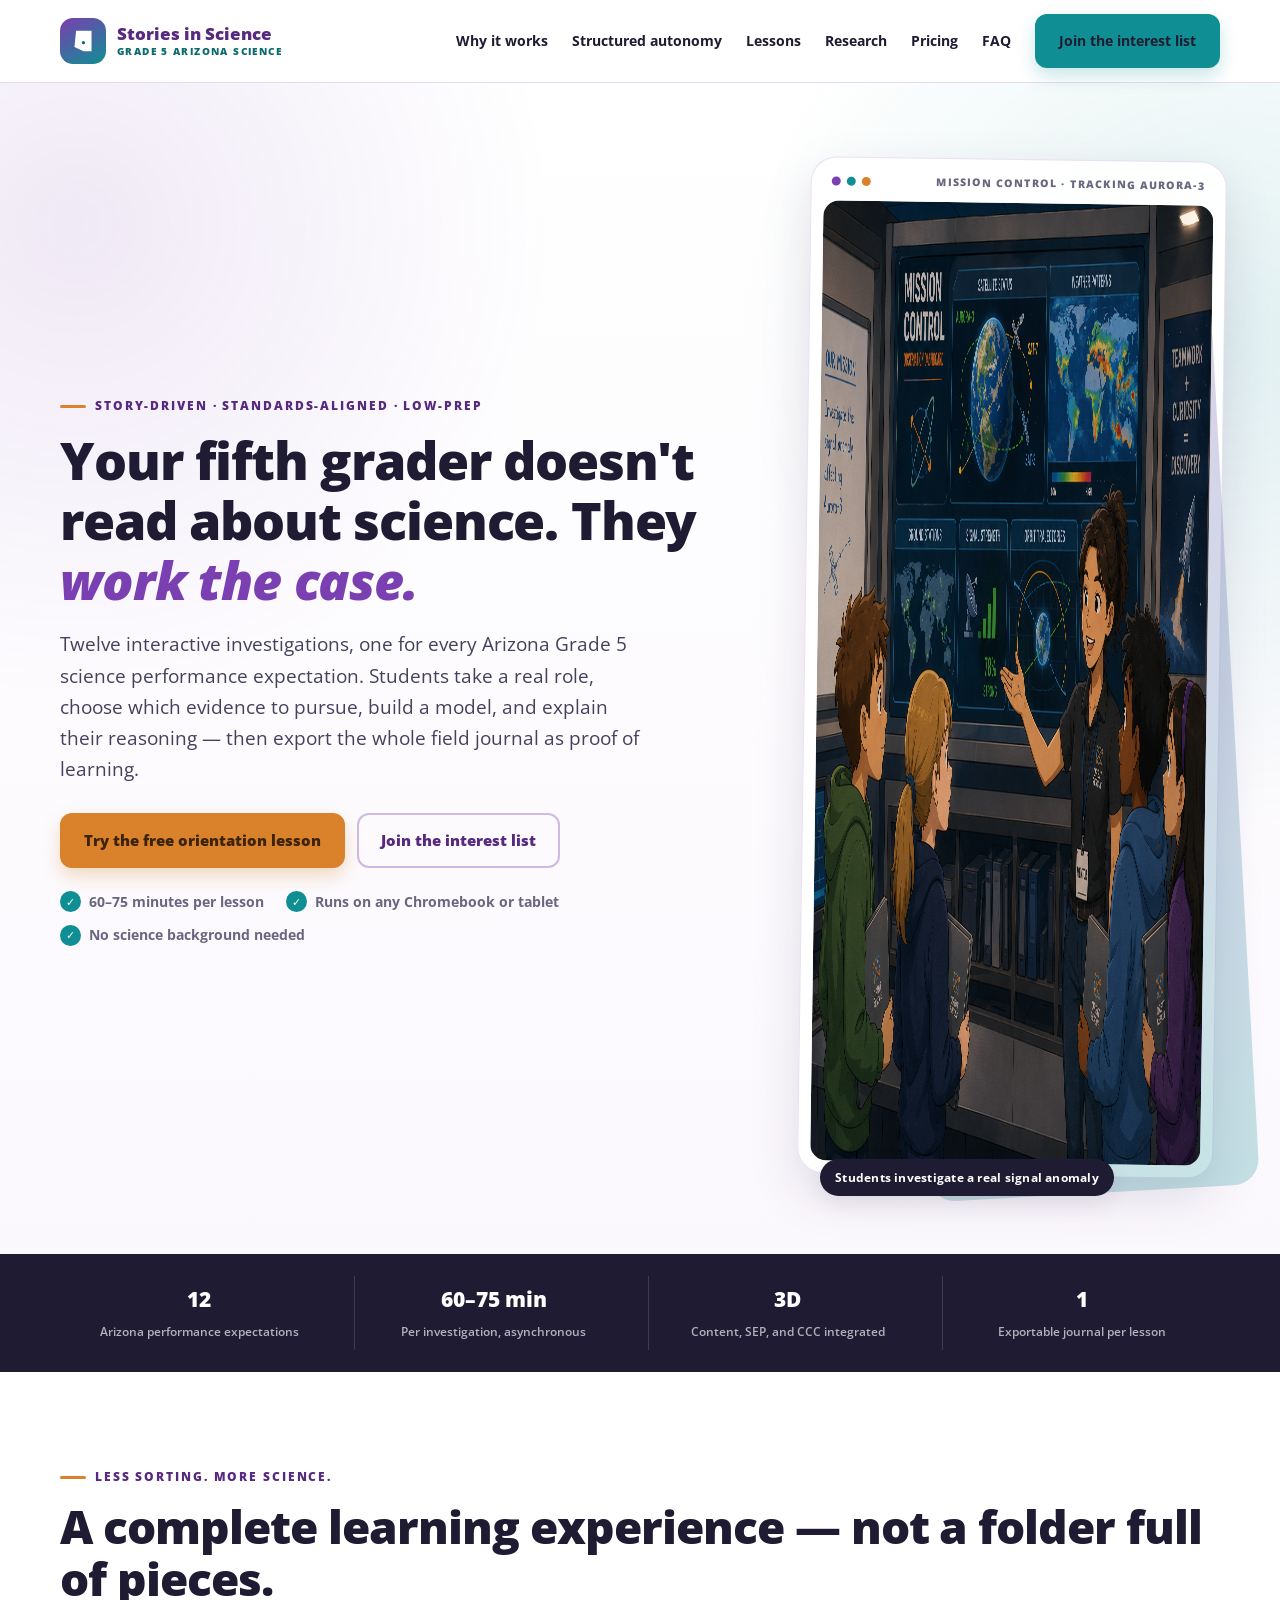
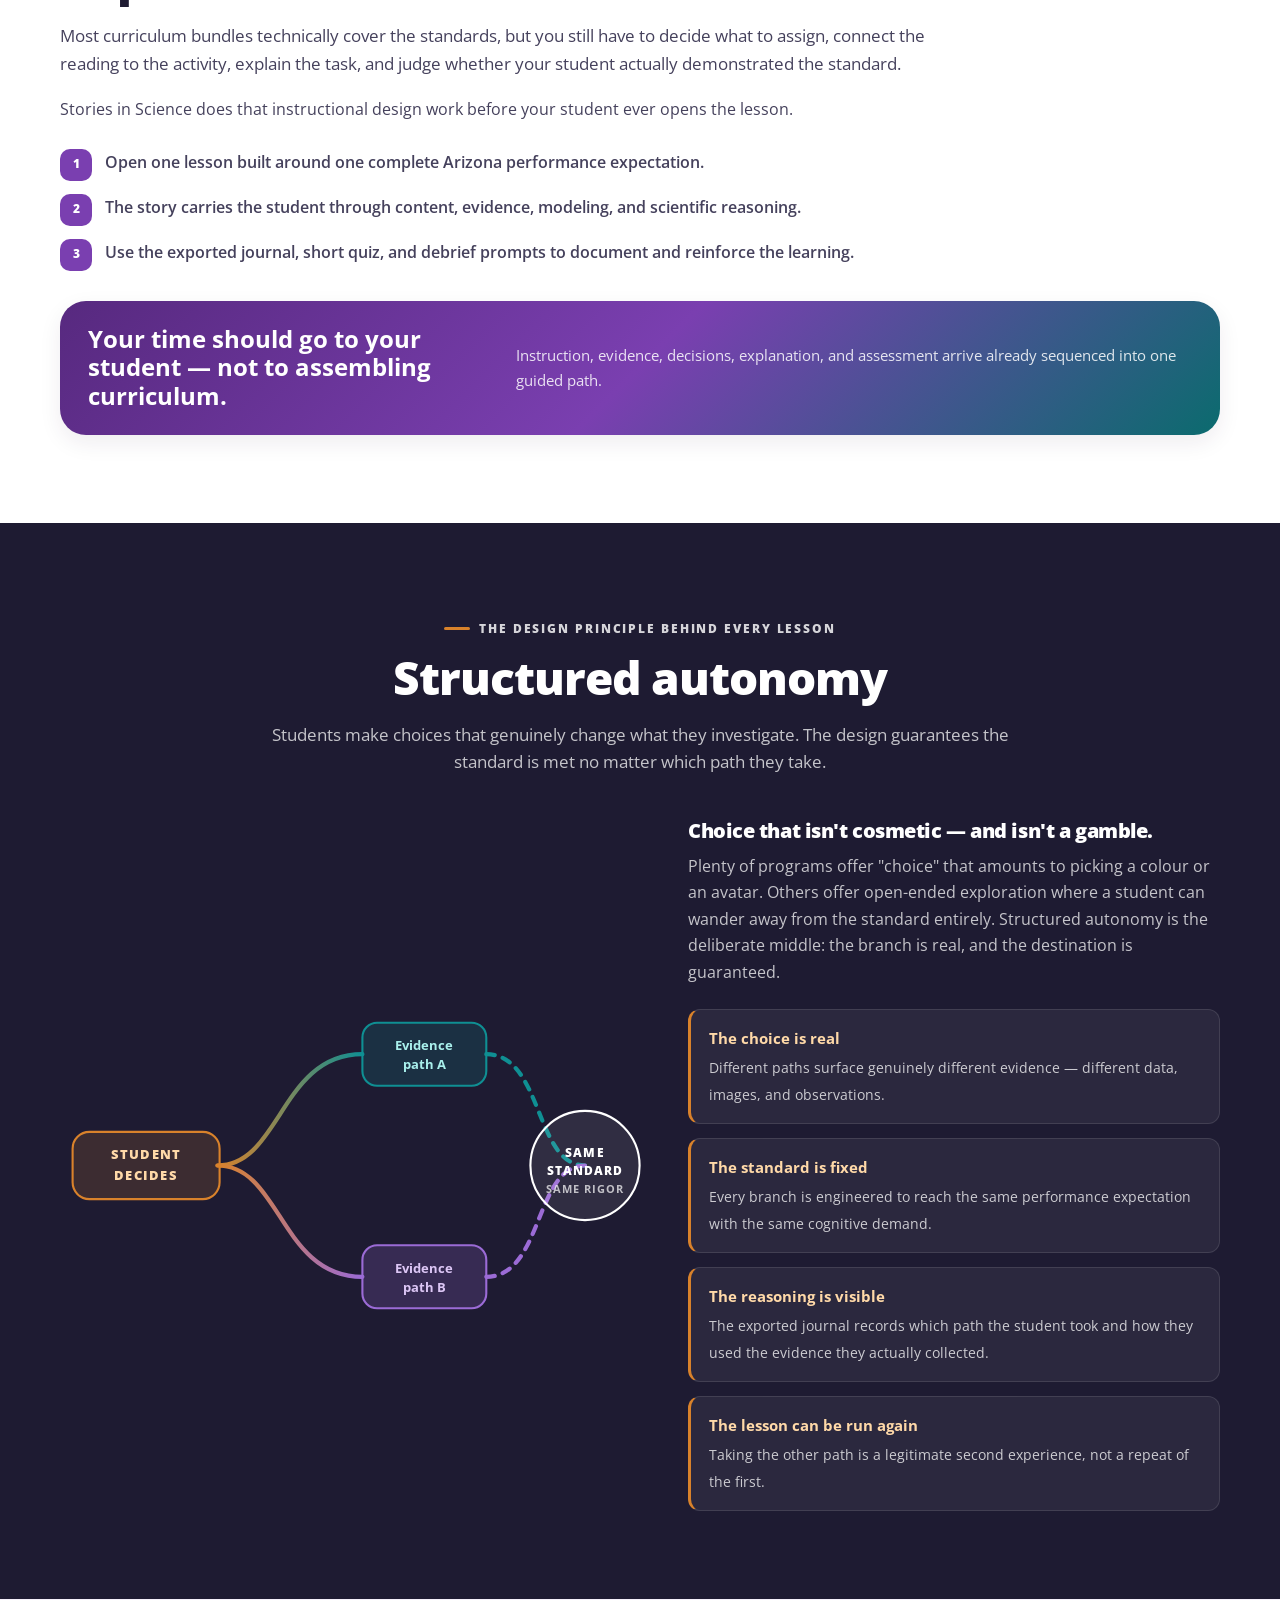
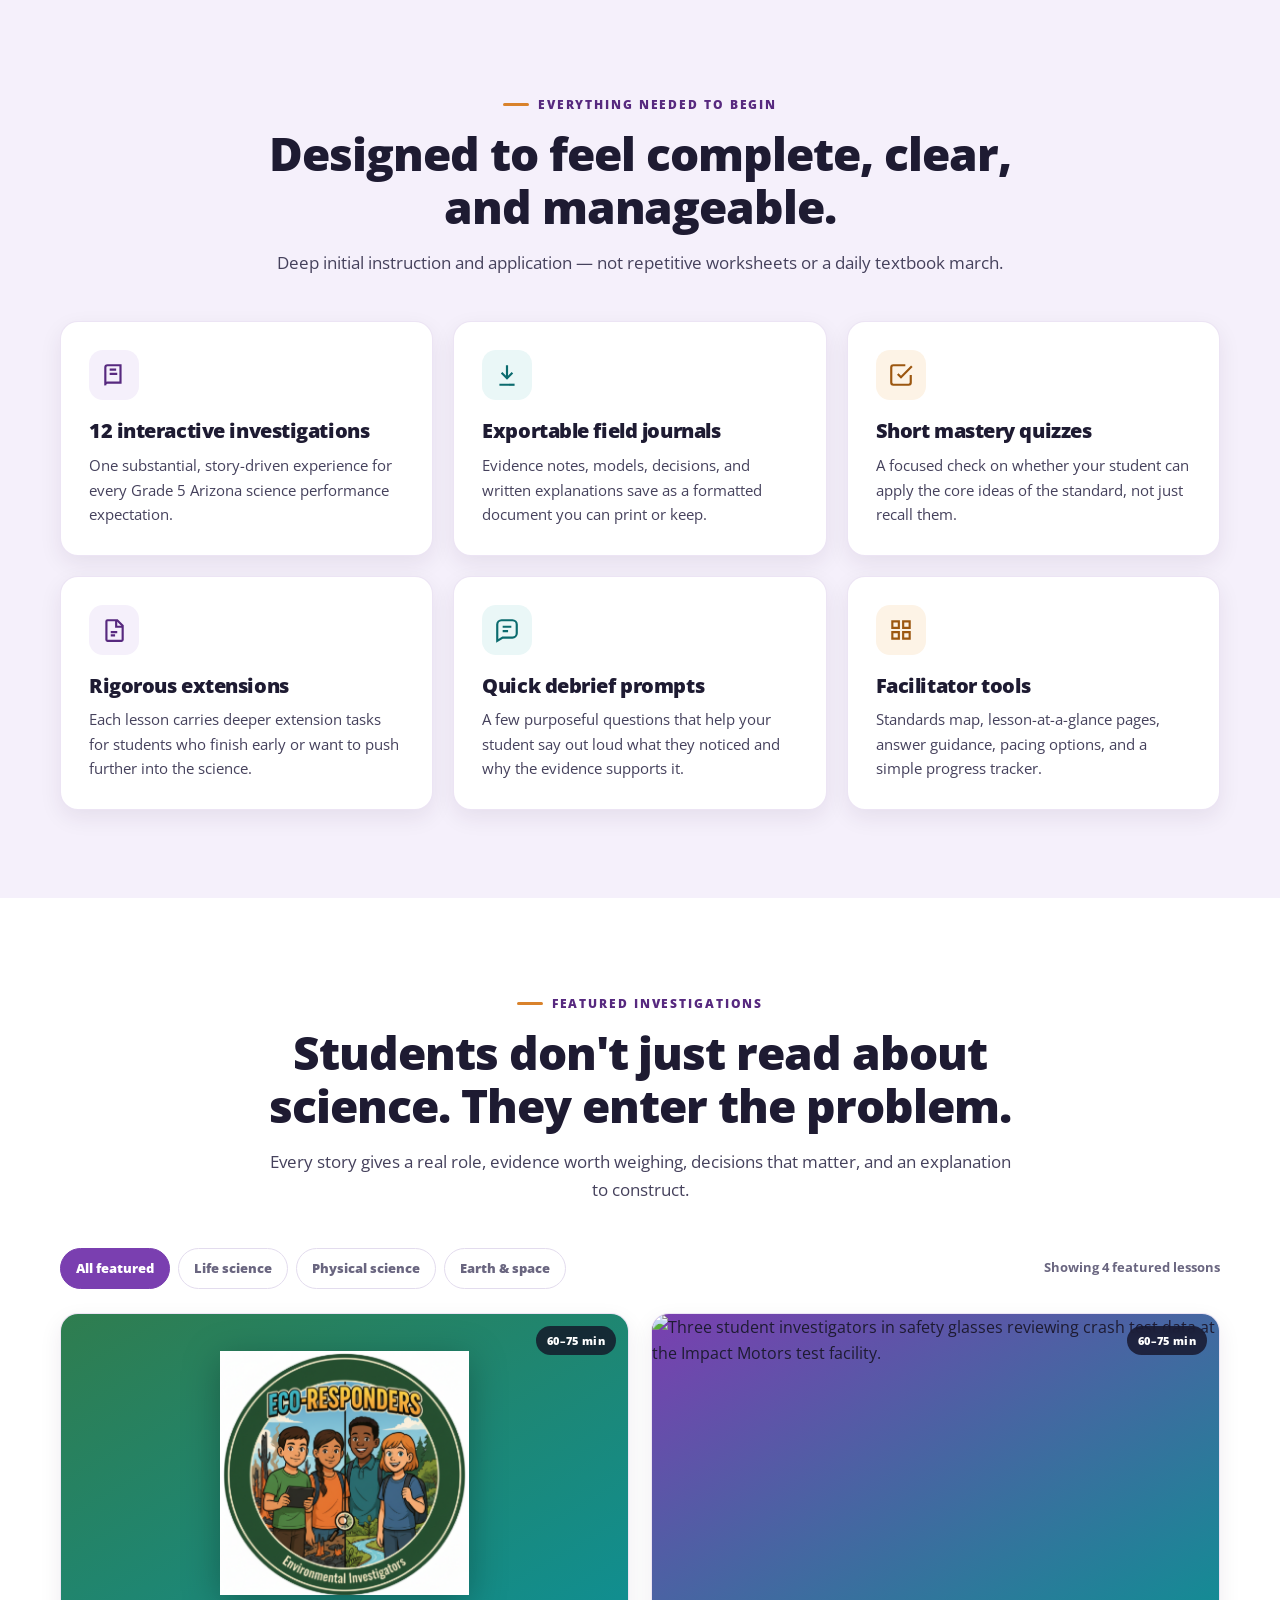
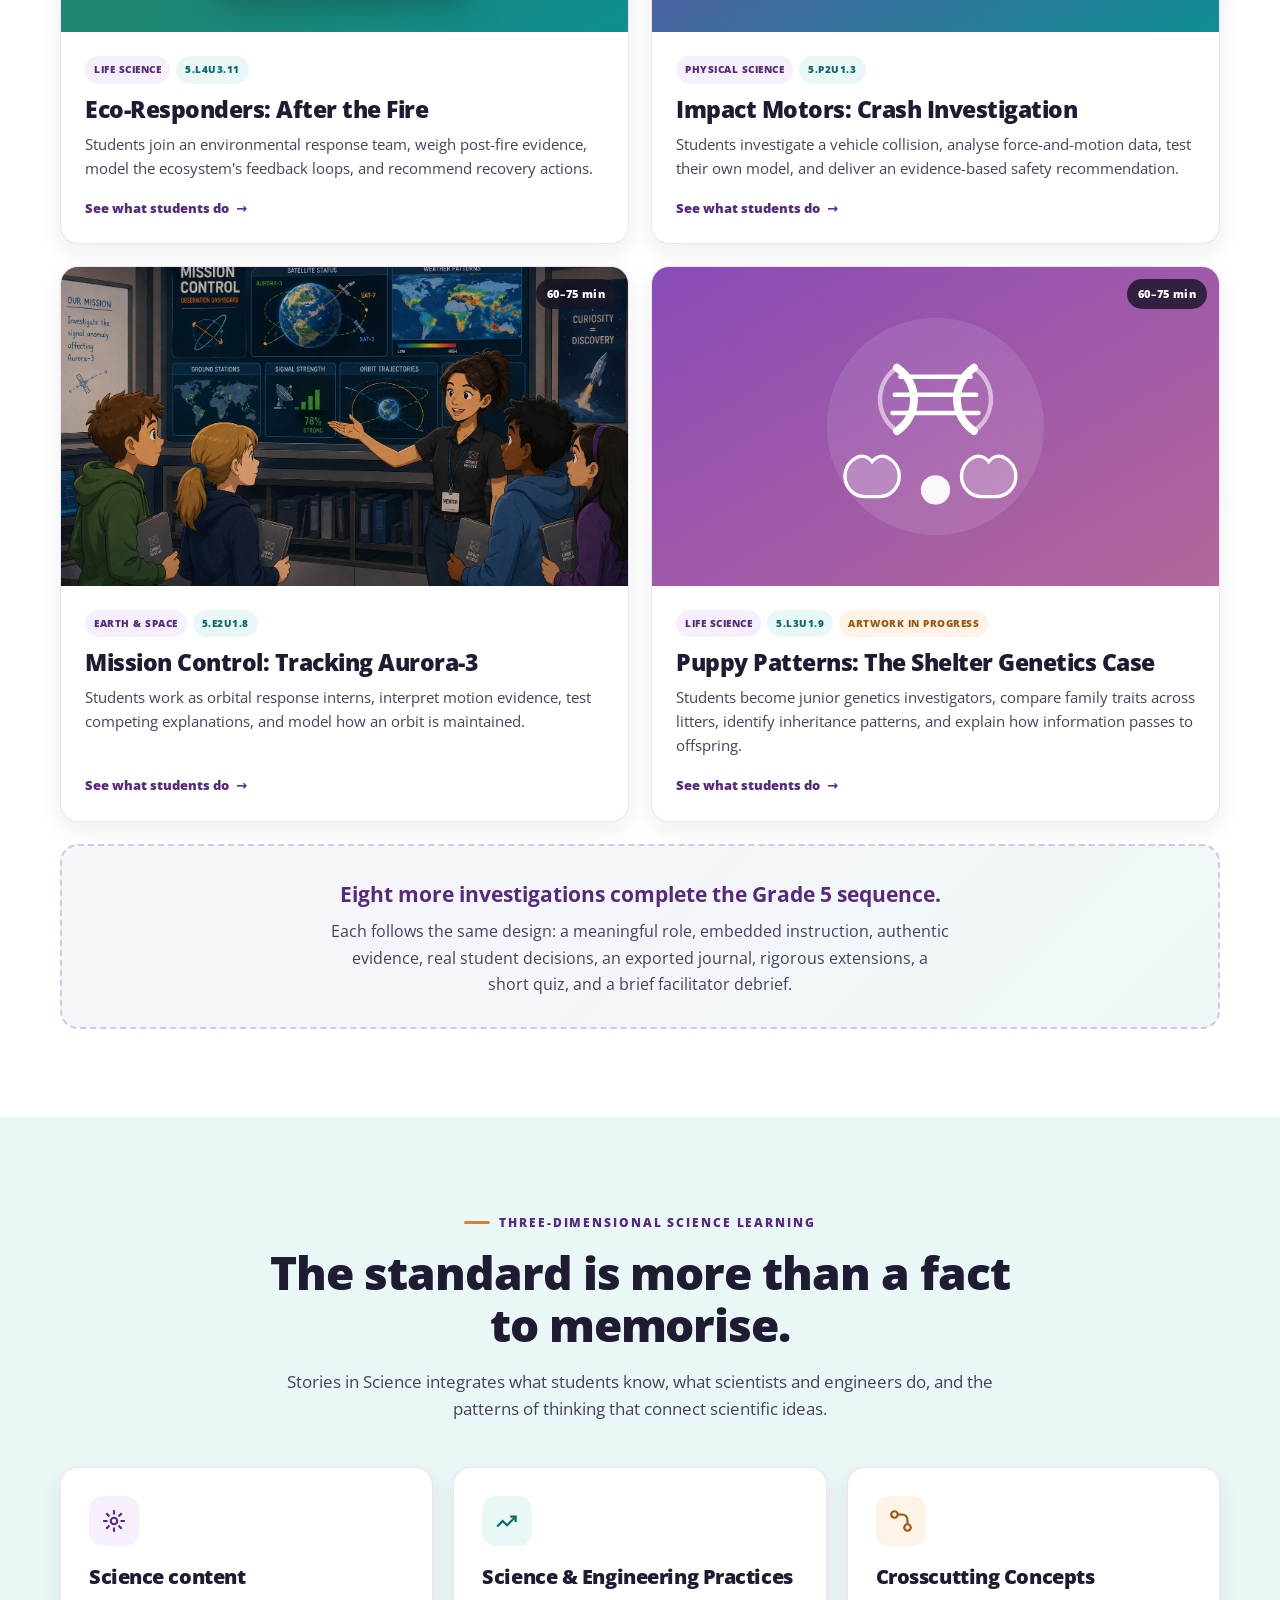
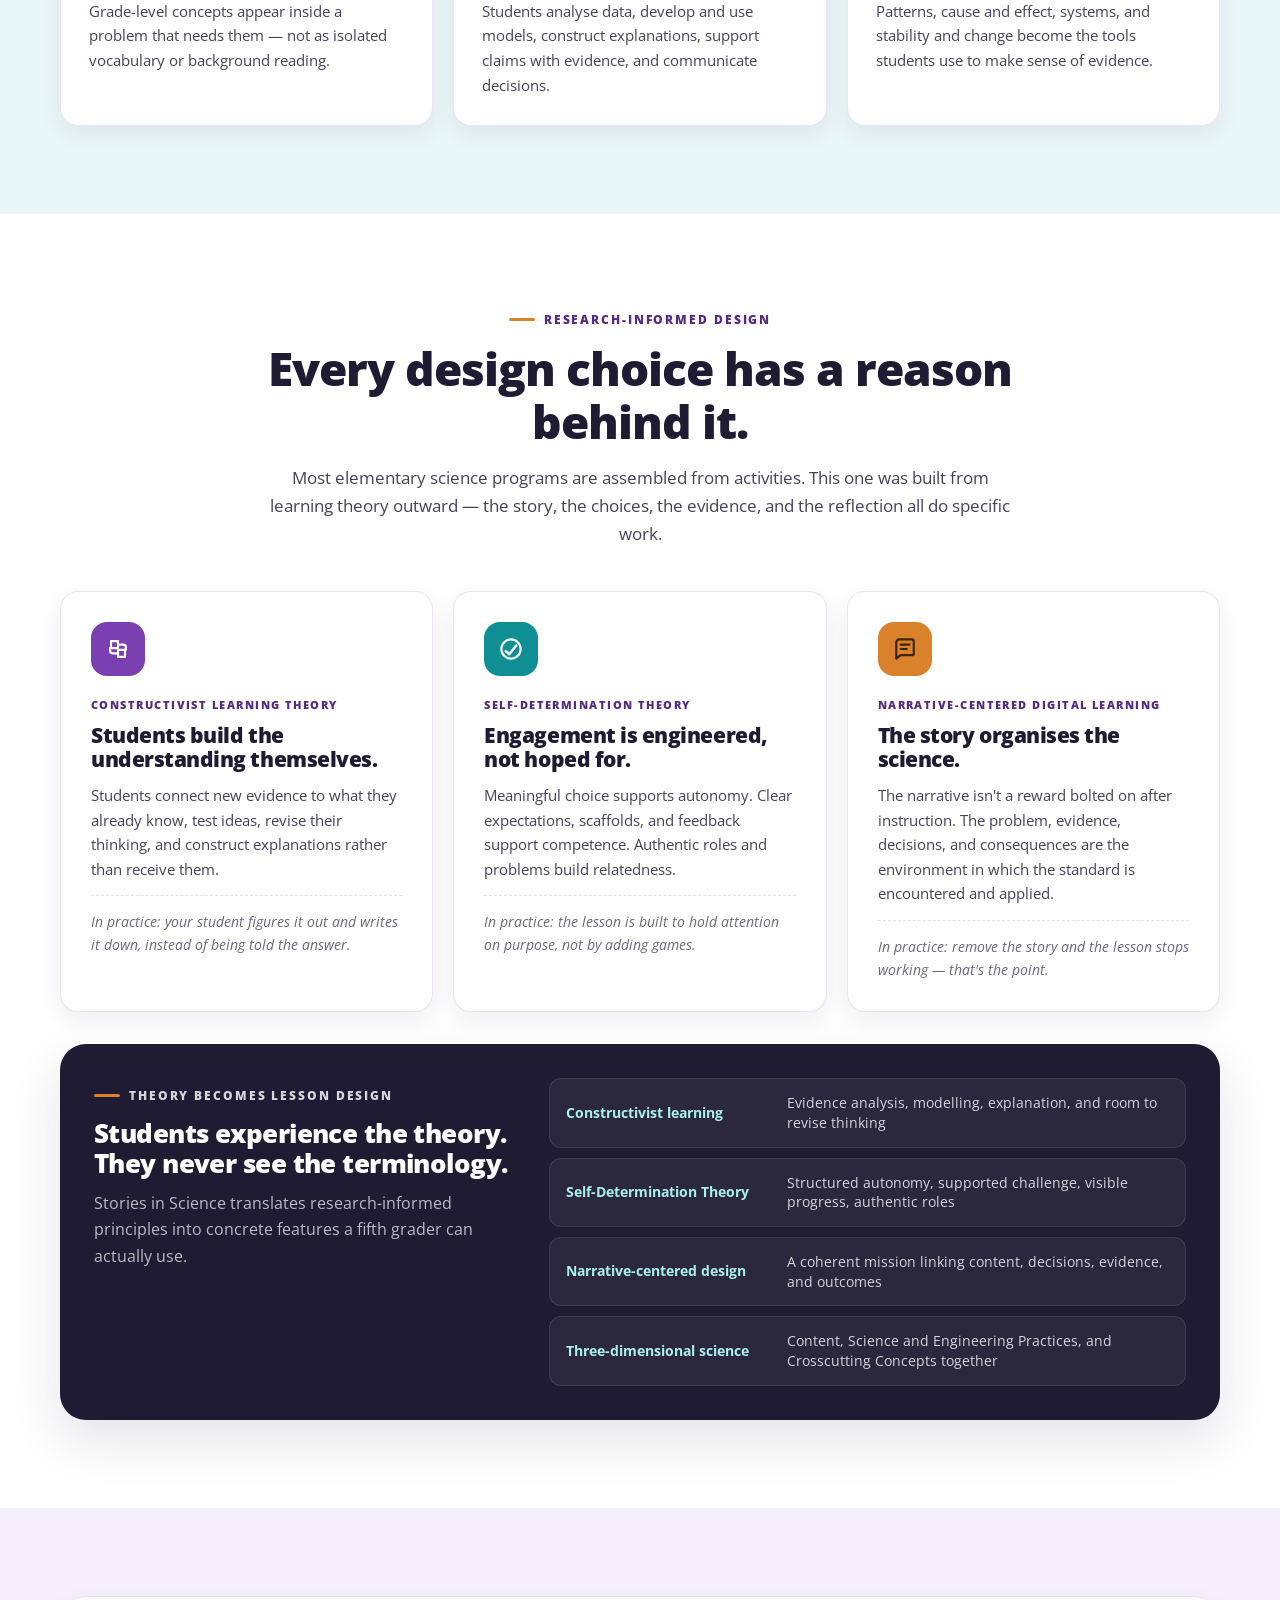
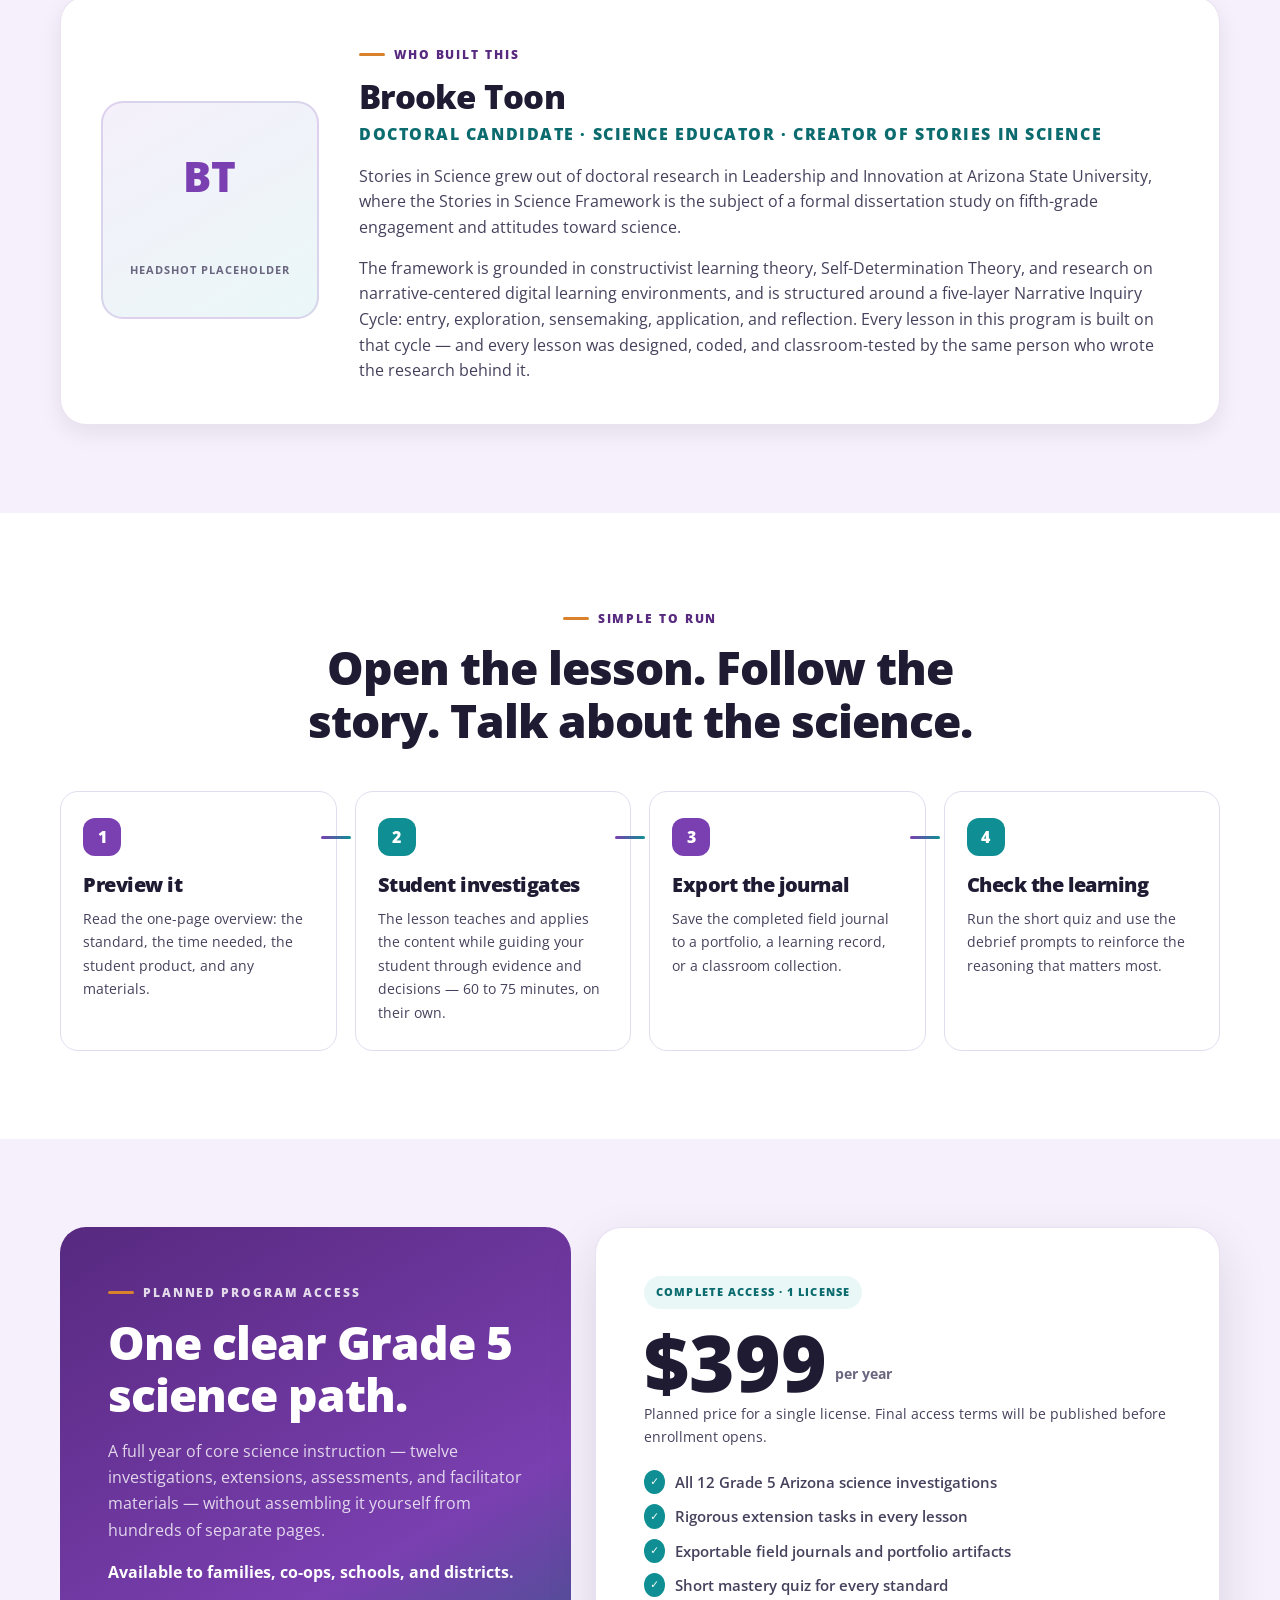
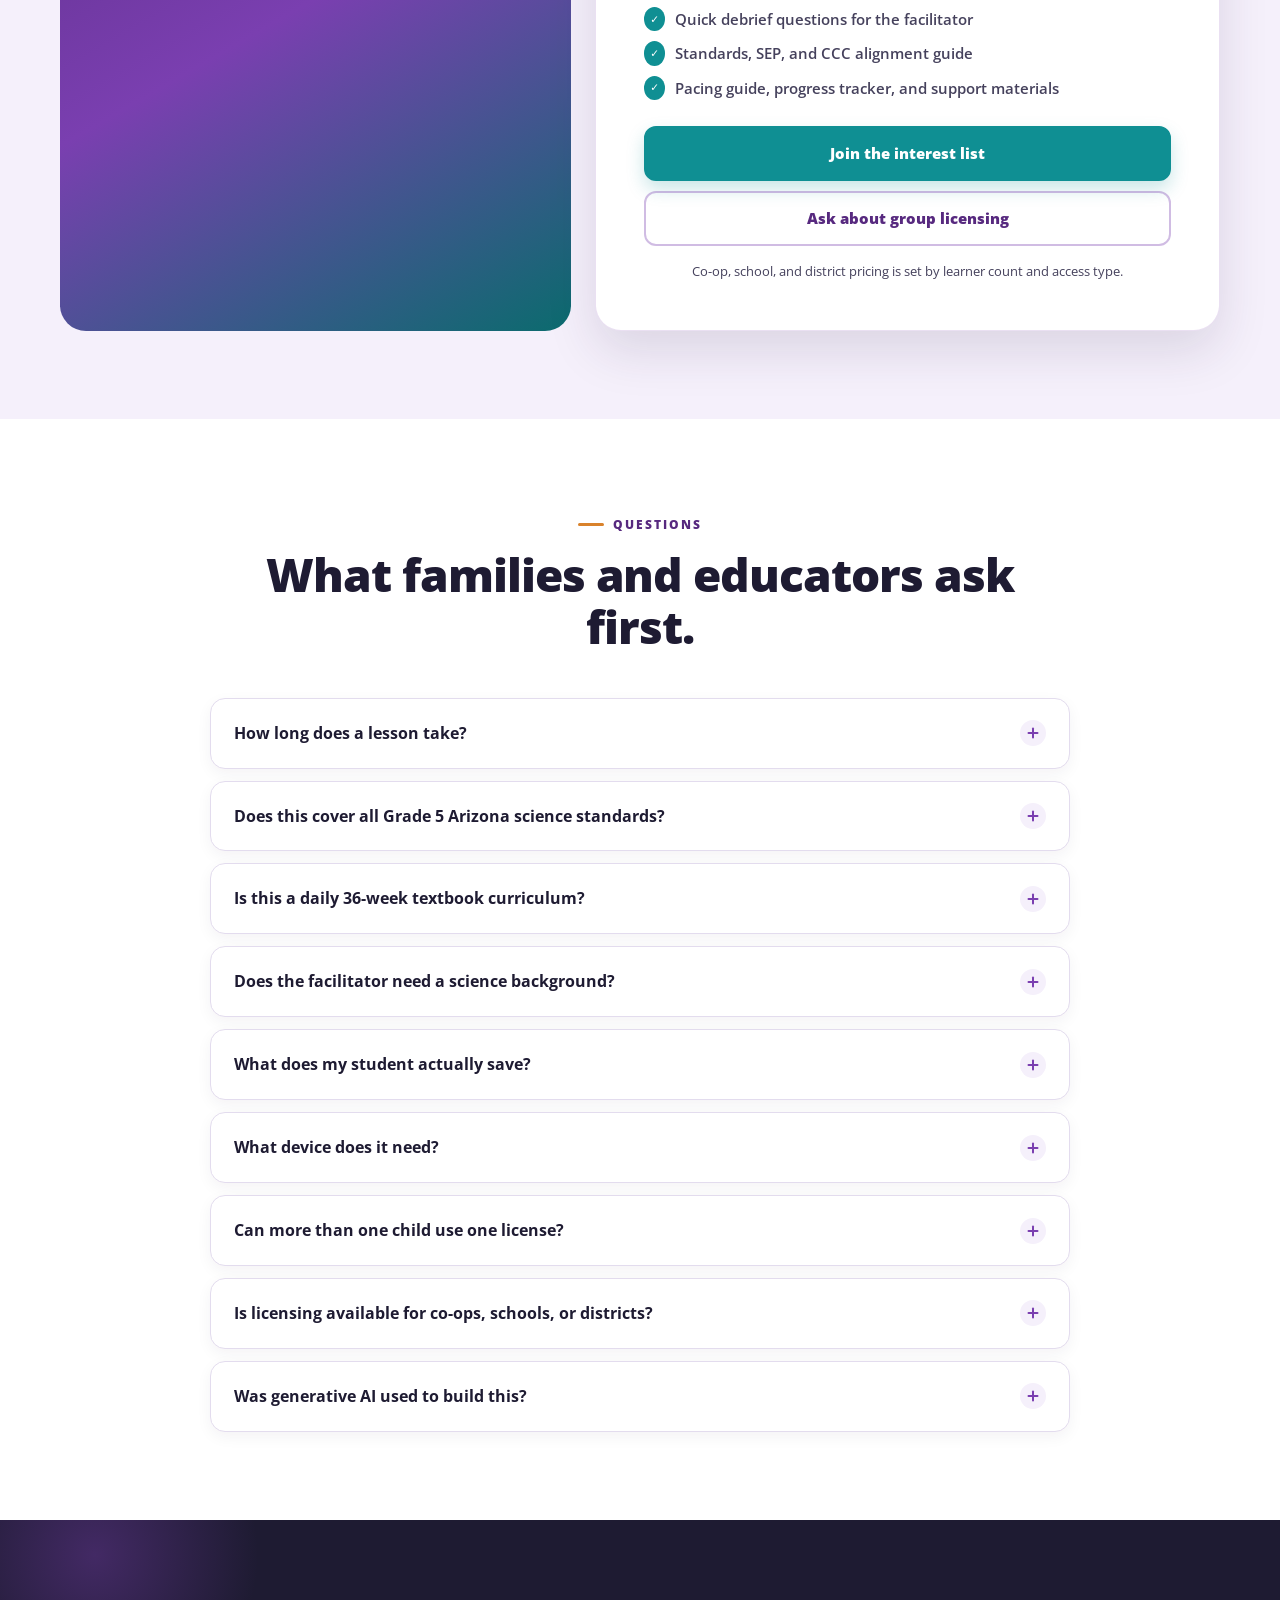
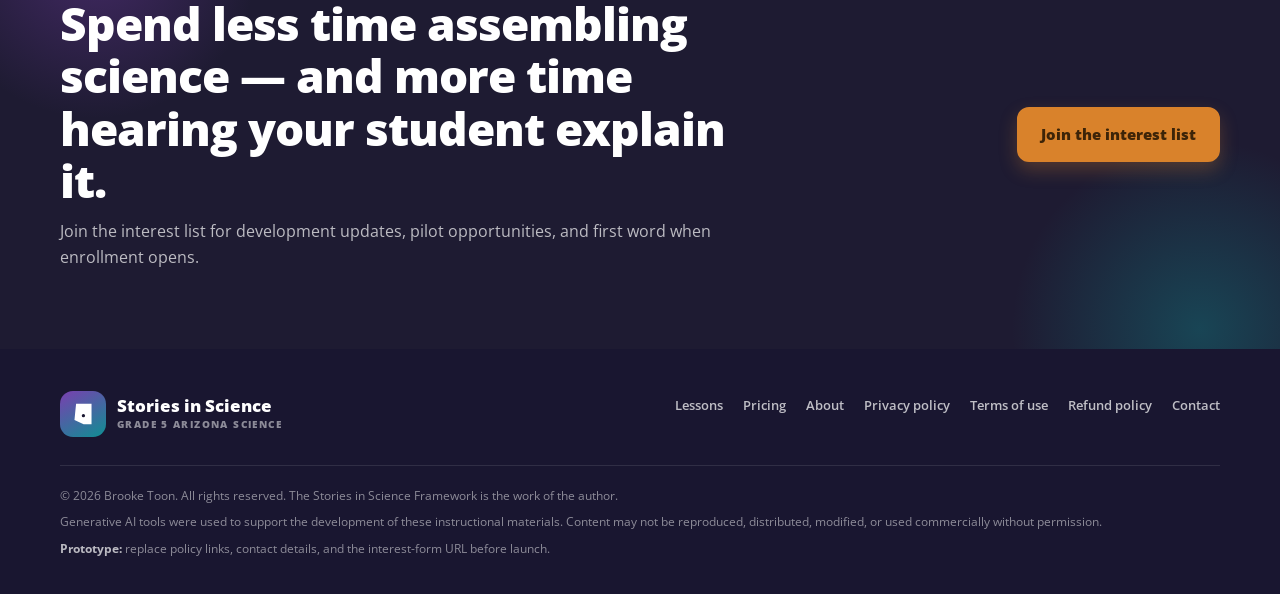
==== commit d7919cbb: "Update index.html" ====
--- a/index.html
+++ b/index.html
@@ -6,18 +6,18 @@
   <title>Stories in Science | Grade 5 Arizona Science Curriculum</title>
   <meta name="description" content="Twelve story-driven, standards-aligned investigations covering every Arizona Grade 5 science performance expectation. Built on learning theory. 60–75 minutes per lesson." />
   <meta name="theme-color" content="#7a3fb0" />
-  <link rel="canonical" href="https://storiesinscience.example/" />
+  <link rel="canonical" href="https://brooketoon.github.io/StoriesInScience/" />
 
   <!-- Open Graph / social sharing -->
   <meta property="og:type" content="website" />
   <meta property="og:site_name" content="Stories in Science" />
   <meta property="og:title" content="Stories in Science | Grade 5 Arizona Science Curriculum" />
   <meta property="og:description" content="Twelve story-driven investigations covering every Arizona Grade 5 science standard. Students investigate, decide, and explain — then export the evidence." />
-  <meta property="og:image" content="assets/mission-control.jpg" />
+  <meta property="og:image" content="https://brooketoon.github.io/StoriesInScience/mission-control.png" />
   <meta name="twitter:card" content="summary_large_image" />
   <meta name="twitter:title" content="Stories in Science | Grade 5 Arizona Science Curriculum" />
   <meta name="twitter:description" content="Twelve story-driven investigations covering every Arizona Grade 5 science standard." />
-  <meta name="twitter:image" content="assets/mission-control.jpg" />
+  <meta name="twitter:image" content="https://brooketoon.github.io/StoriesInScience/mission-control.png" />
 
   <!-- Favicon: inline SVG, no extra request -->
   <link rel="icon" href="data:image/svg+xml,%3Csvg xmlns='http://www.w3.org/2000/svg' viewBox='0 0 64 64'%3E%3Crect width='64' height='64' rx='14' fill='%237a3fb0'/%3E%3Cpath d='M15 7 H53 V57 H33.5 L11 47 C12.3 33.7, 13.7 20.3, 15 7 Z' fill='%23fff'/%3E%3Ccircle cx='33' cy='36' r='4' fill='%230b6b6e'/%3E%3C/svg%3E" />
@@ -674,7 +674,7 @@
               <span class="art-dots" aria-hidden="true"><i></i><i></i><i></i></span>
               <span class="art-label">Mission Control · Tracking Aurora-3</span>
             </div>
-            <img src="assets/mission-control.jpg" width="1440" height="960"
+            <img src="mission-control.png" width="1440" height="960"
                  alt="Four students and a mentor at a Mission Control dashboard reviewing satellite orbit data for the Aurora-3 investigation." />
           </div>
           <span class="art-caption">Students investigate a real signal anomaly</span>
@@ -773,10 +773,8 @@
             <h3>Choice that isn't cosmetic — and isn't a gamble.</h3>
             <p>
               Plenty of programs offer "choice" that amounts to picking a colour or an avatar. Others offer
-              open-ended exploration where a student can wander away from the standard entirely.
-            </p>
-            <p> <strong>Structured
-              autonomy is the deliberate middle: the branch is real, and the destination is guaranteed.</strong>
+              open-ended exploration where a student can wander away from the standard entirely. Structured
+              autonomy is the deliberate middle: the branch is real, and the destination is guaranteed.
             </p>
             <ul class="autonomy-points">
               <li>
@@ -874,7 +872,7 @@
           <article class="lesson" data-domain="life" data-lesson="eco">
             <div class="lesson-art is-centered art-eco">
               <span class="lesson-time">60–75 min</span>
-              <img src="assets/eco-responders-badge.png" width="759" height="741"
+              <img src="eco-responders-badge.png" width="759" height="741"
                    alt="Eco-Responders Environmental Investigators team badge showing four students in a desert riparian landscape." />
             </div>
             <div class="lesson-body">
@@ -889,7 +887,7 @@
           <article class="lesson" data-domain="physical" data-lesson="impact">
             <div class="lesson-art">
               <span class="lesson-time">60–75 min</span>
-              <img src="assets/impact-motors.jpg" width="1440" height="1055"
+              <img src="impact-motors.png" width="1440" height="1055"
                    alt="Three student investigators in safety glasses reviewing crash test data at the Impact Motors test facility." />
             </div>
             <div class="lesson-body">
@@ -904,7 +902,7 @@
           <article class="lesson" data-domain="earth" data-lesson="mission">
             <div class="lesson-art">
               <span class="lesson-time">60–75 min</span>
-              <img src="assets/mission-control.jpg" width="1440" height="960"
+              <img src="mission-control.png" width="1440" height="960"
                    alt="Students and a mentor at the Mission Control observation dashboard tracking the Aurora-3 satellite." />
             </div>
             <div class="lesson-body">
@@ -1034,11 +1032,11 @@
       <div class="container">
         <div class="founder">
           <!--
-            HEADSHOT: drop a square photo at assets/brooke-toon.jpg (600×600 or larger).
+            HEADSHOT: drop a square photo at brooke-toon.jpg (600×600 or larger).
             Until that file exists, the initials placeholder below shows automatically.
           -->
           <div class="headshot">
-            <img id="founder-photo" src="assets/brooke-toon.jpg" alt="Brooke Toon, creator of the Stories in Science Framework." />
+            <img id="founder-photo" src="brooke-toon.jpg" alt="Brooke Toon, creator of the Stories in Science Framework." />
             <div class="headshot-fallback" id="founder-fallback" hidden>
               <strong>BT</strong>
               <span>Headshot placeholder</span>
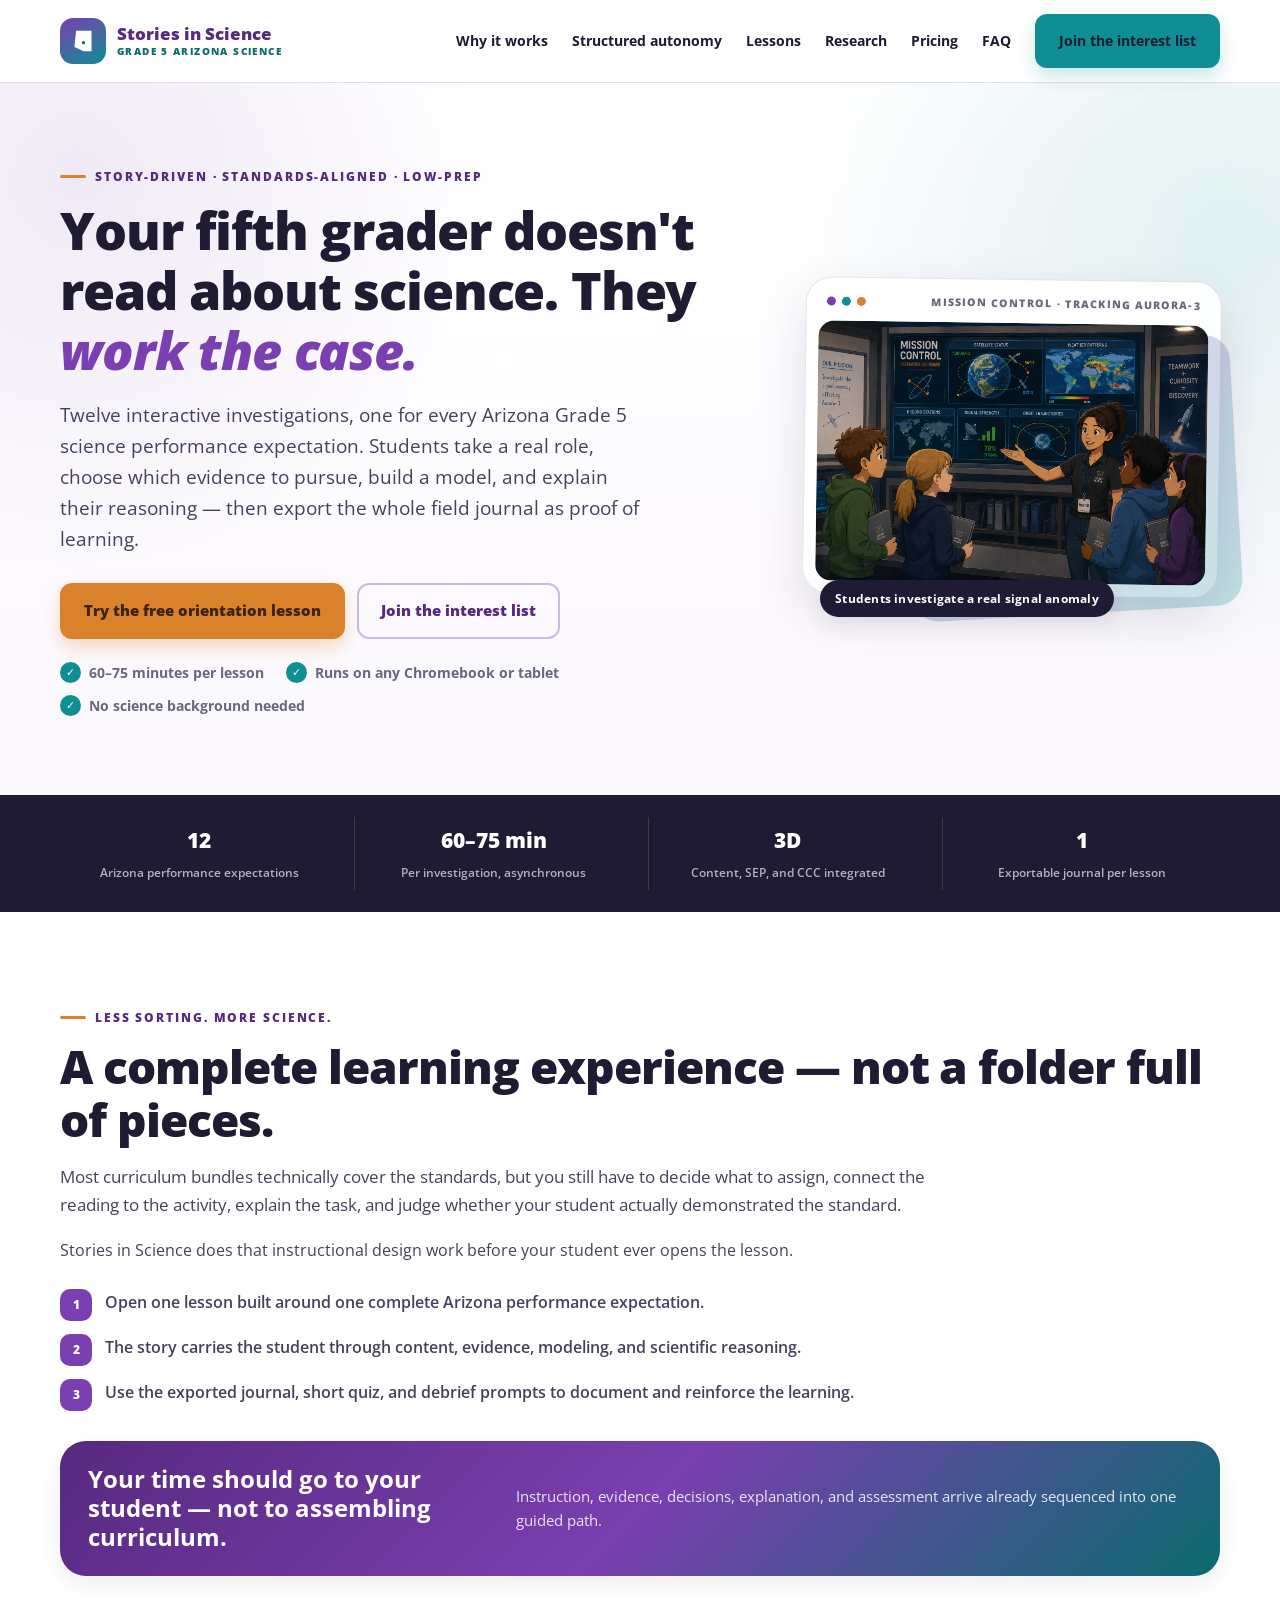
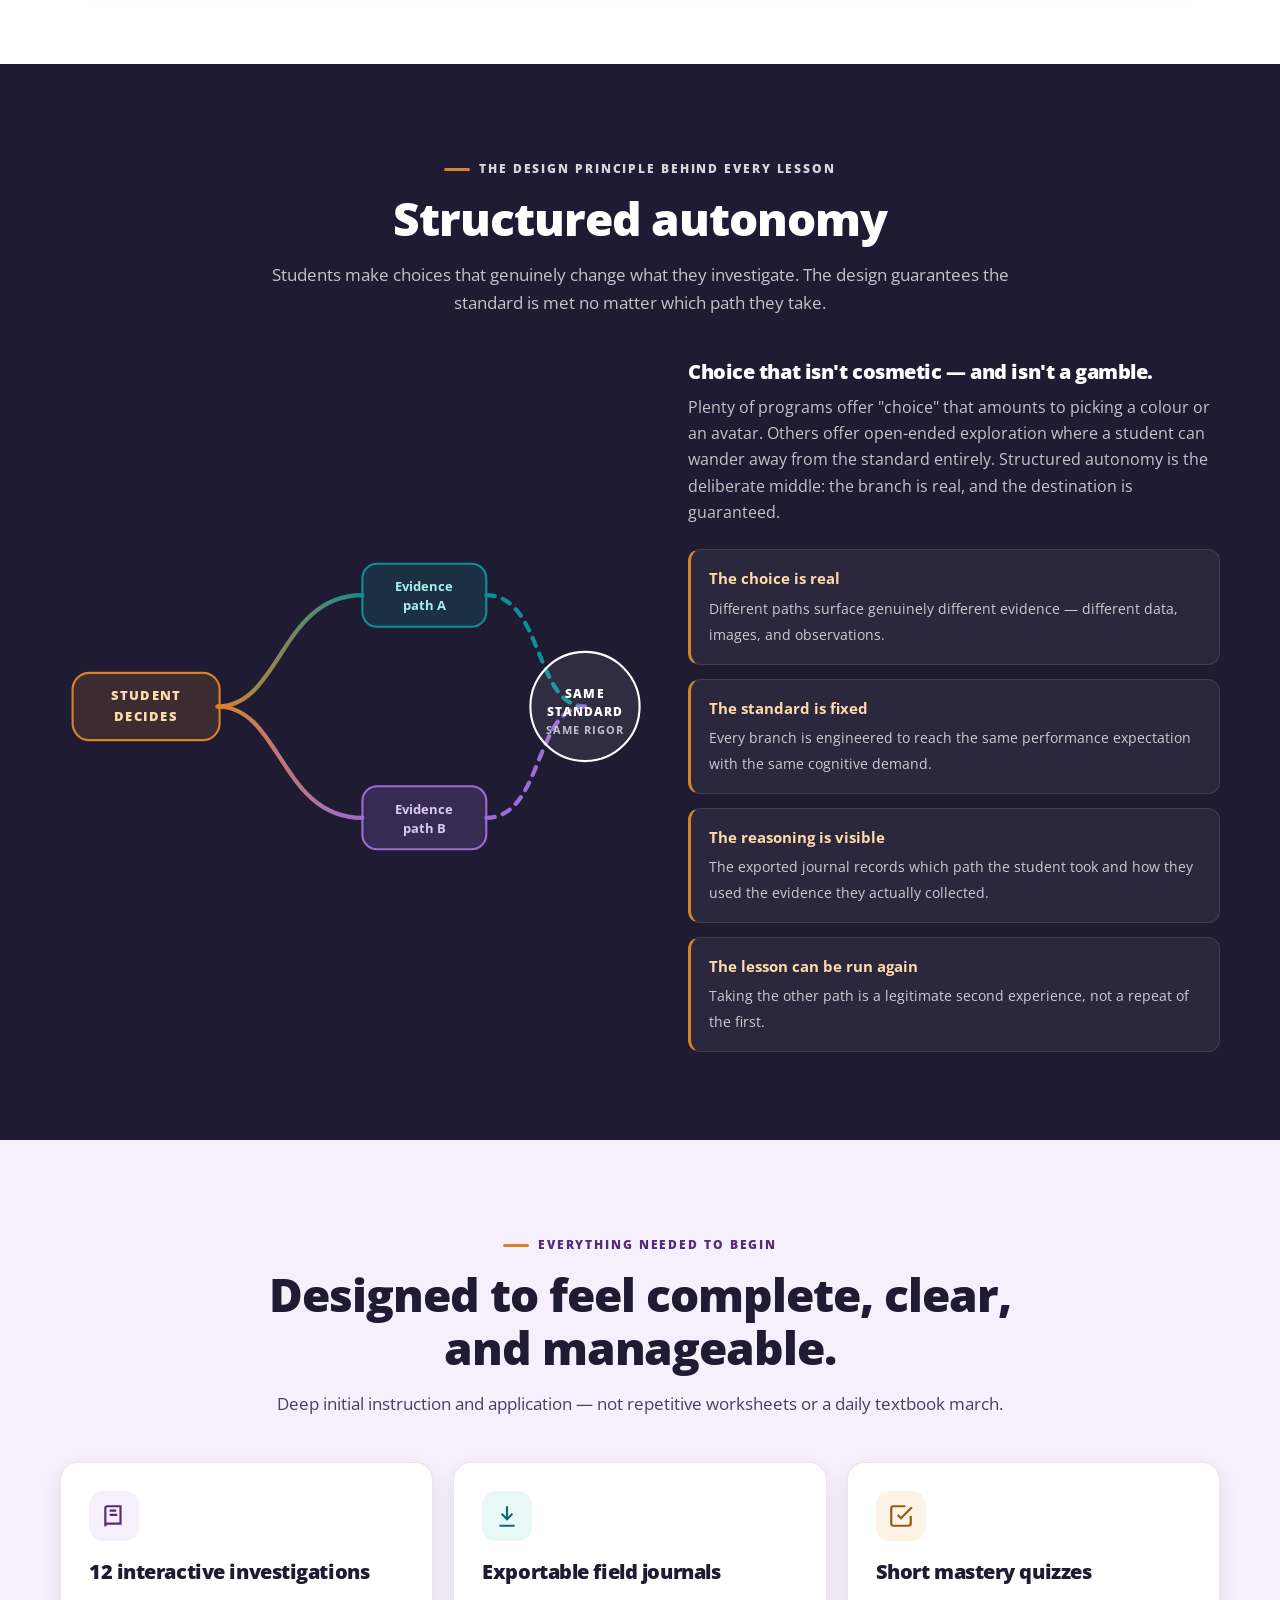
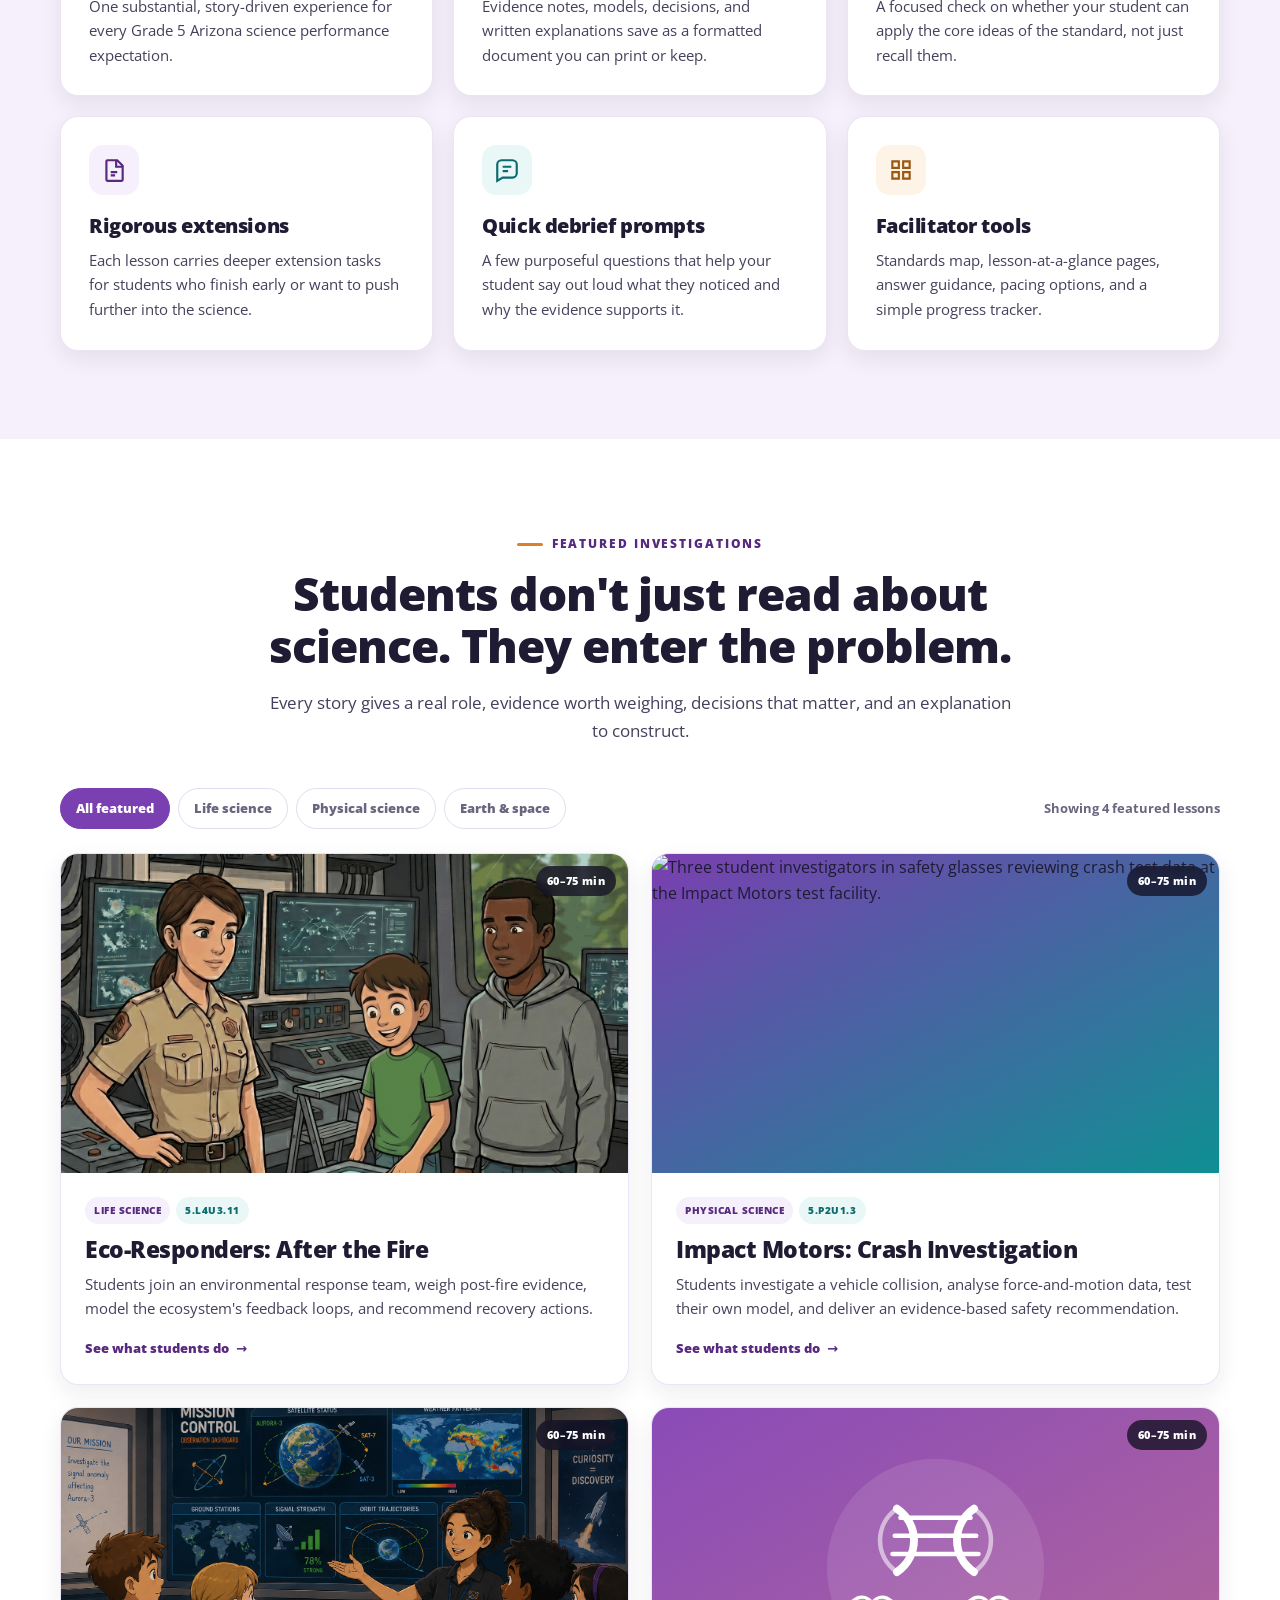
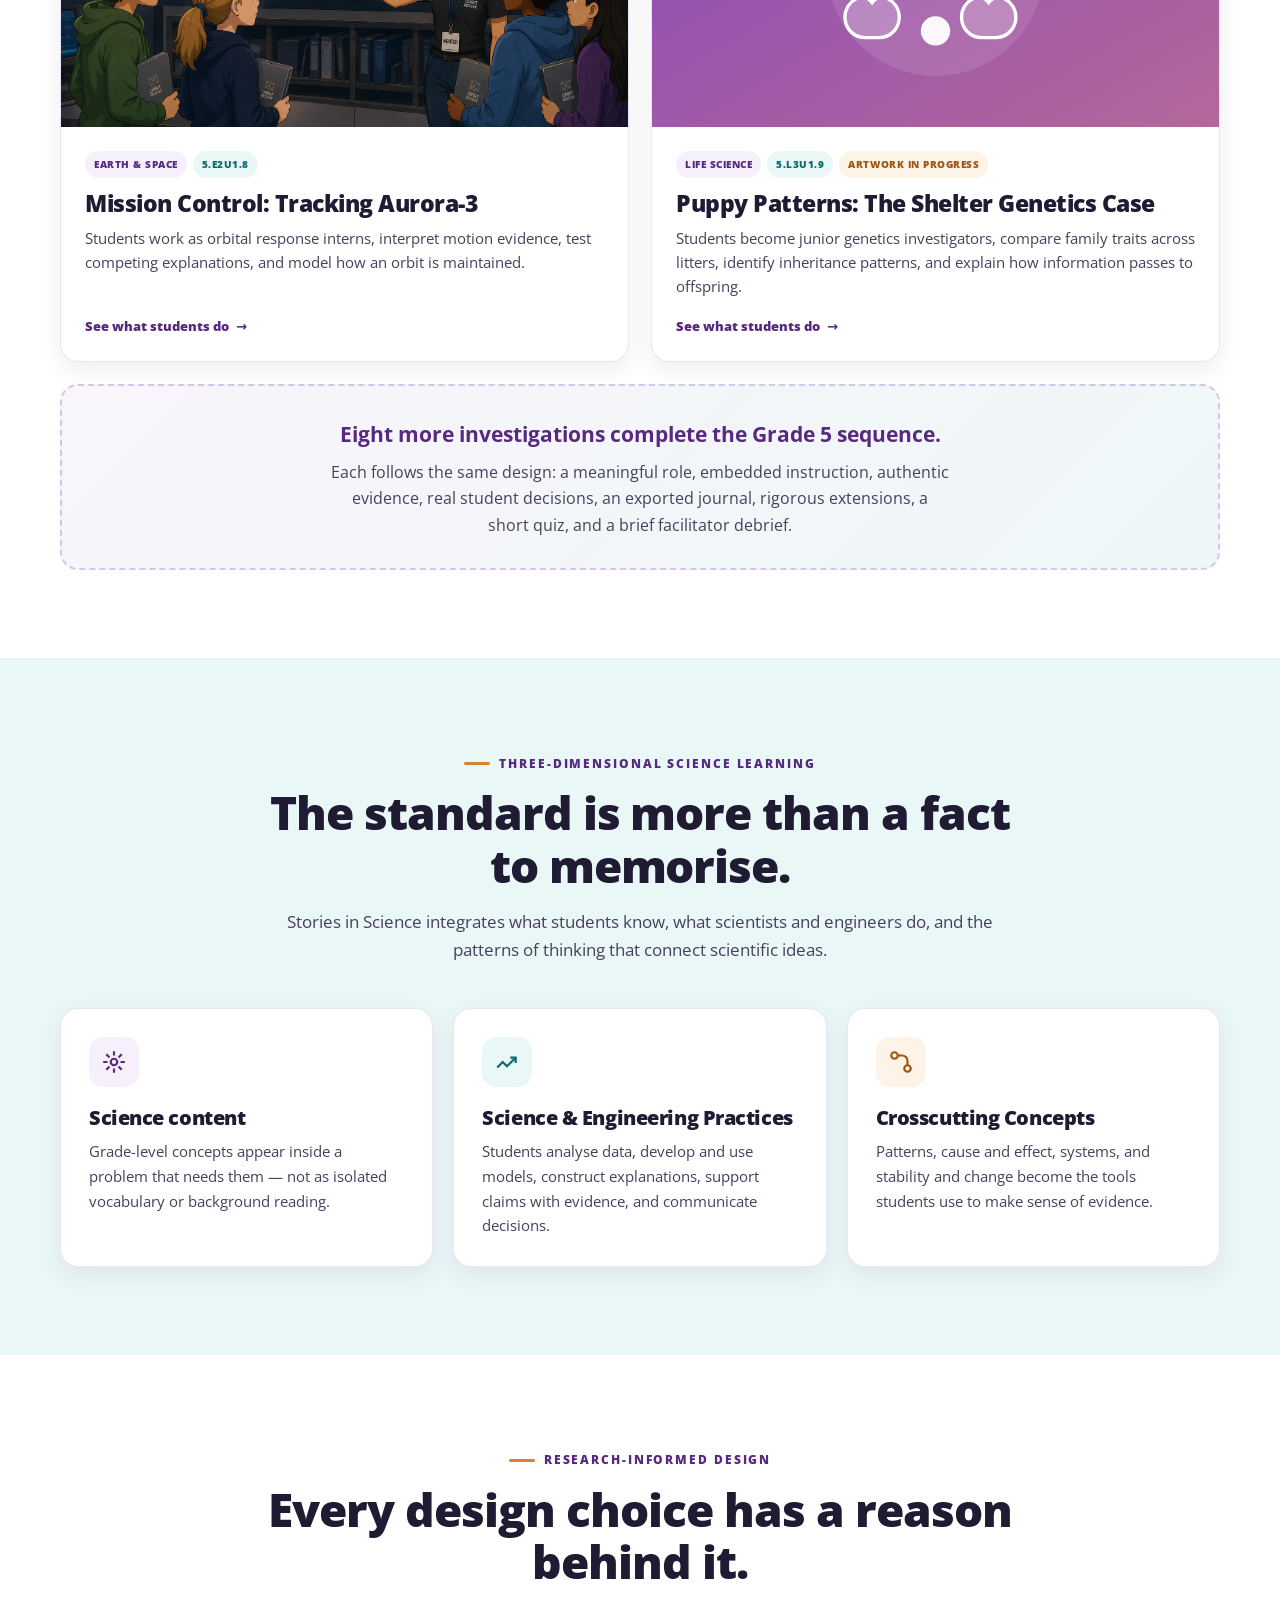
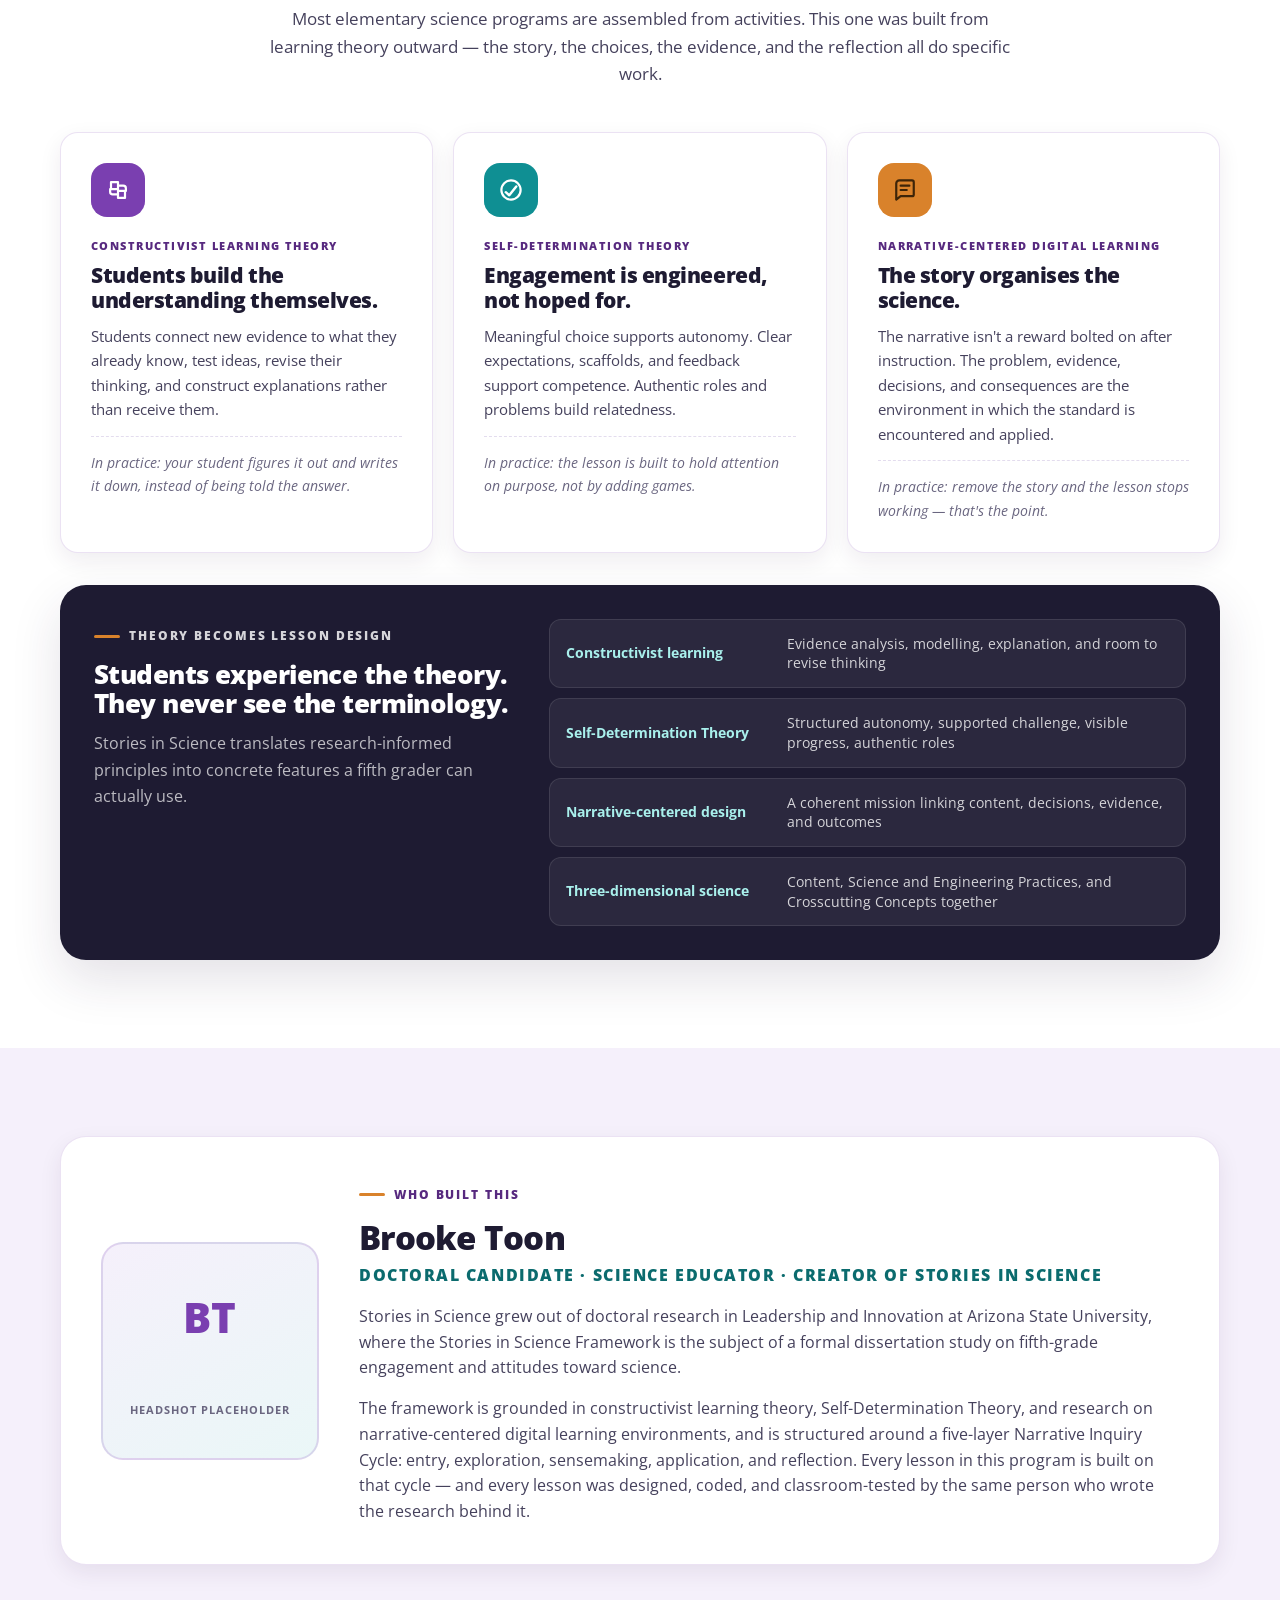
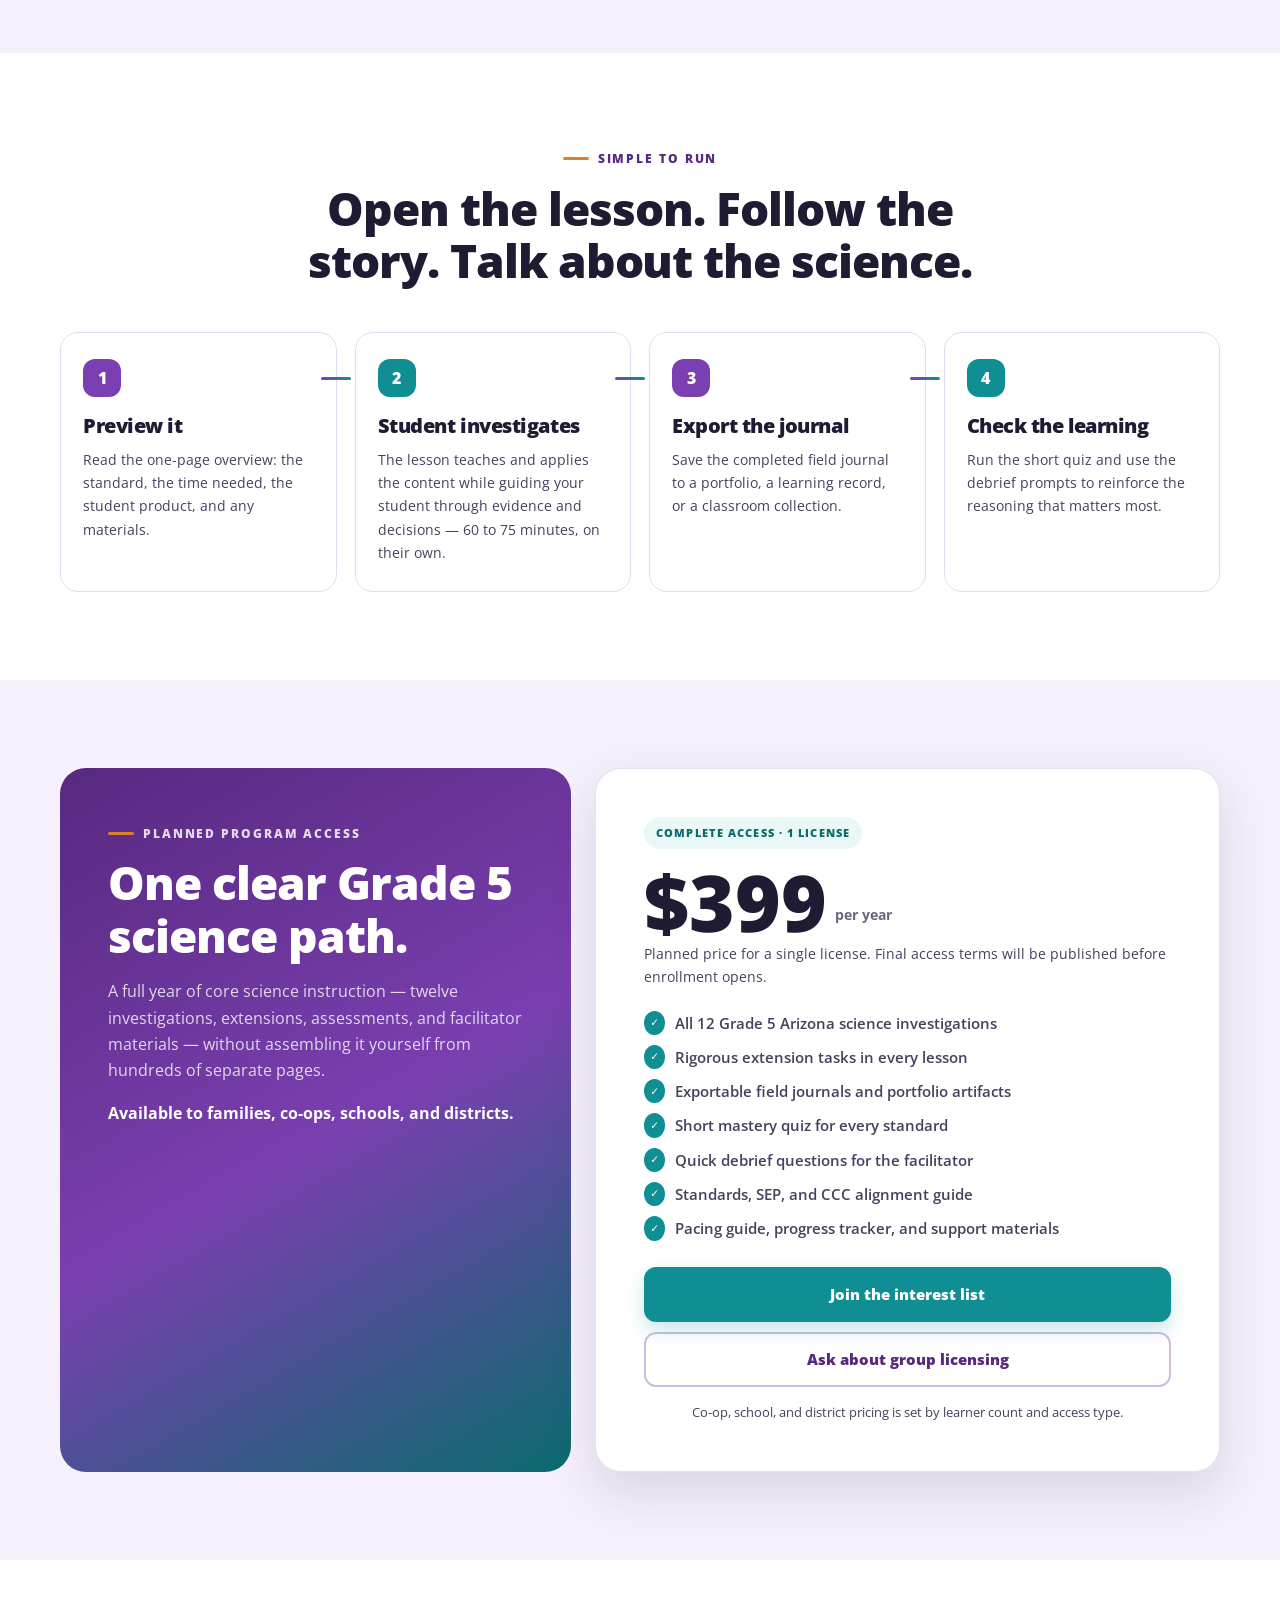
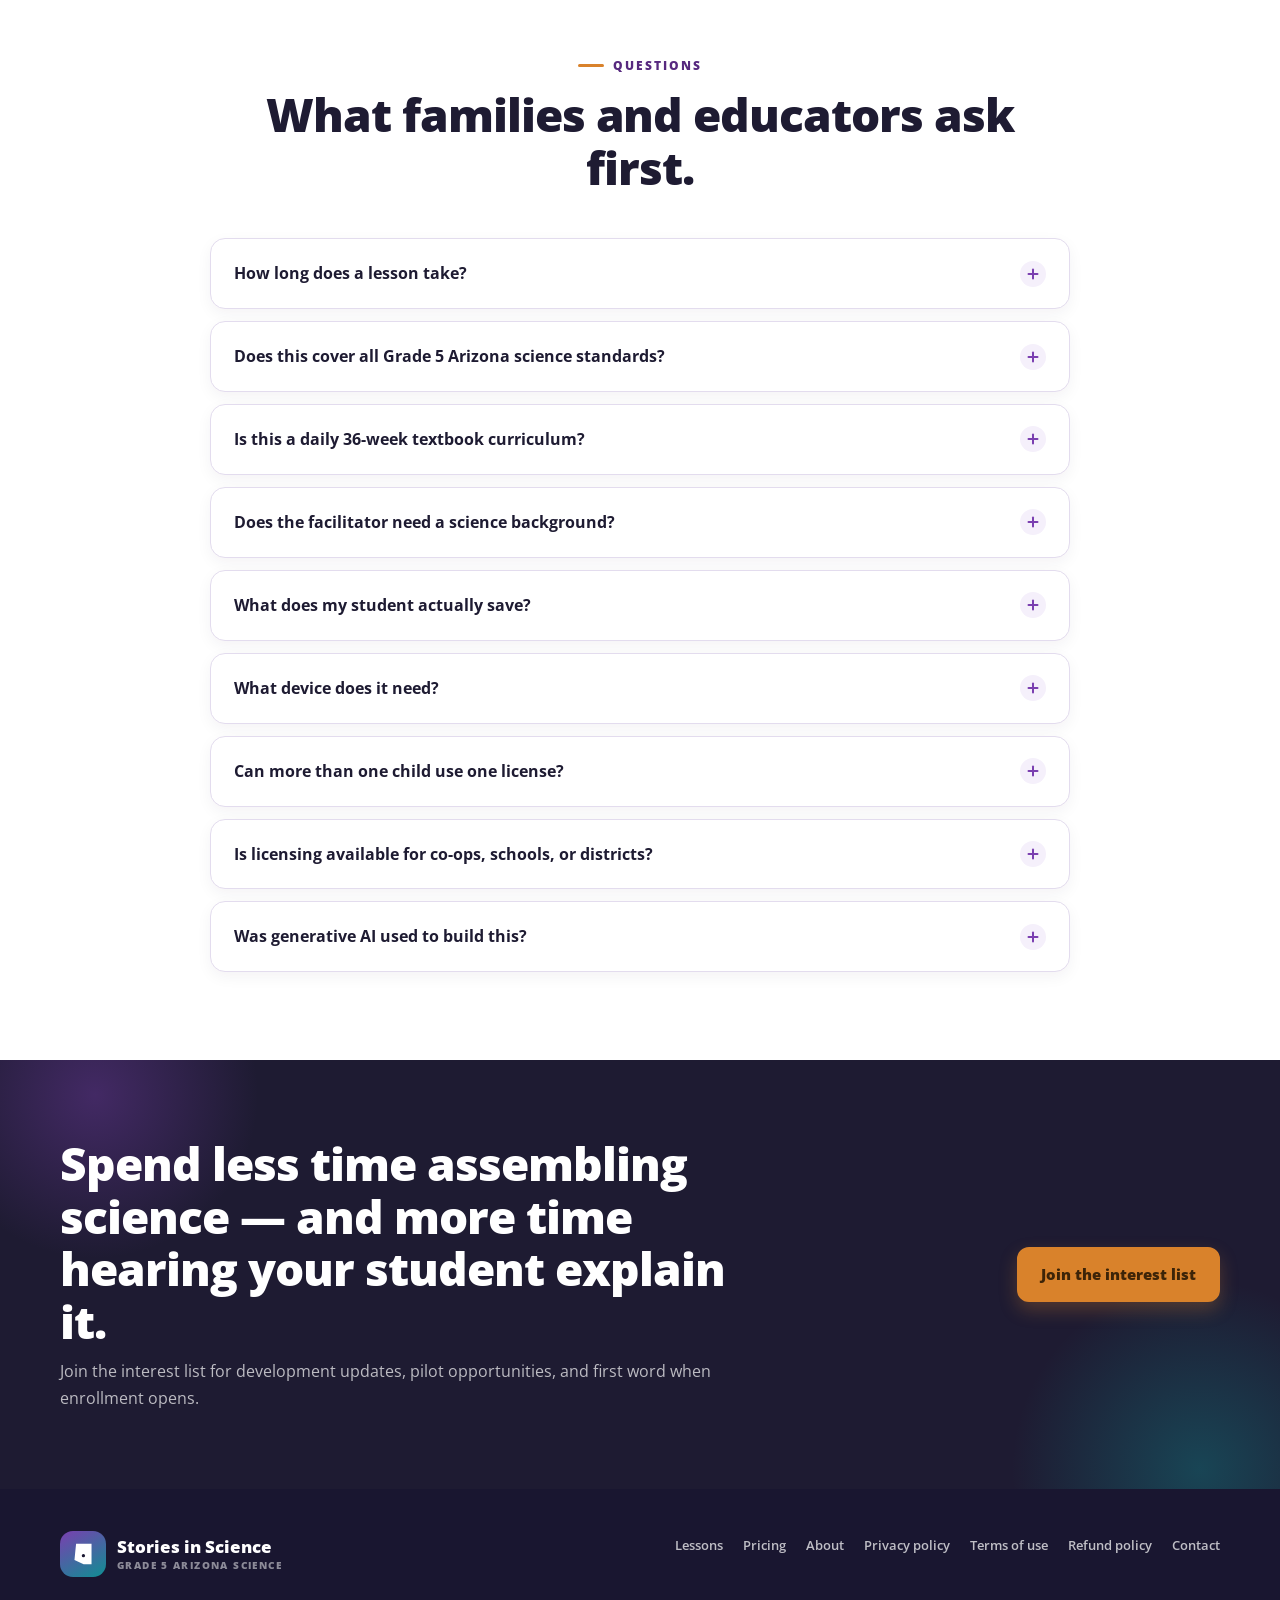
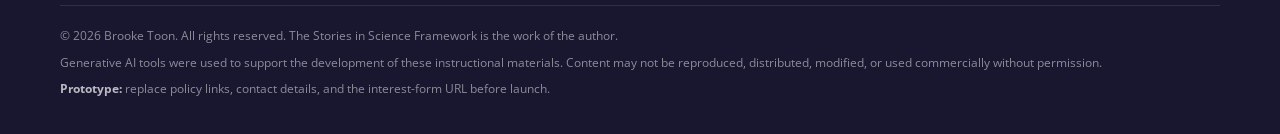
==== commit 9803770a: "Update index.html" ====
--- a/index.html
+++ b/index.html
@@ -77,6 +77,10 @@
     body.nav-open { overflow: hidden; }
 
     img, svg { display: block; max-width: 100%; }
+    /* The width/height HTML attributes act as presentational hints. Setting only
+       width in CSS leaves the height hint active, which stretches the image.
+       Rules that need a fixed height (lesson art, headshot) override this. */
+    img { height: auto; }
     button, input, select, textarea { font: inherit; }
     a { color: inherit; }
     a, button { -webkit-tap-highlight-color: transparent; }
@@ -211,7 +215,7 @@
       background: var(--teal); color: var(--white); border-radius: 50%; font-size: .68rem;
     }
 
-    .hero-visual { position: relative; width: 100%; max-width: 480px; margin-left: auto; }
+    .hero-visual { position: relative; width: 100%; max-width: 520px; margin-left: auto; }
     .art-frame {
       position: relative; padding: 12px;
       background: rgba(255,255,255,.94);
@@ -233,7 +237,7 @@
     .art-dots i:nth-child(2) { background: var(--teal); }
     .art-dots i:nth-child(3) { background: var(--amber); }
     .art-label { font-size: .66rem; font-weight: 800; letter-spacing: .1em; text-transform: uppercase; color: var(--muted); }
-    .art-frame img { width: 100%; border-radius: 16px; }
+    .art-frame img { width: 100%; height: auto; border-radius: 16px; }
     .art-caption {
       position: absolute; left: 16px; bottom: -20px;
       padding: 9px 15px;
@@ -870,10 +874,10 @@
         <div class="lesson-grid">
           <!-- Eco-Responders -->
           <article class="lesson" data-domain="life" data-lesson="eco">
-            <div class="lesson-art is-centered art-eco">
+            <div class="lesson-art">
               <span class="lesson-time">60–75 min</span>
-              <img src="eco-responders-badge.png" width="759" height="741"
-                   alt="Eco-Responders Environmental Investigators team badge showing four students in a desert riparian landscape." />
+              <img src="eco-responders-badge.png" width="1440" height="810"
+                   alt="A park ranger, a student investigator, and a response worker reviewing wildfire recovery data on a map table inside a mobile command centre." />
             </div>
             <div class="lesson-body">
               <div class="tags"><span class="tag">Life science</span><span class="tag tag-teal">5.L4U3.11</span></div>
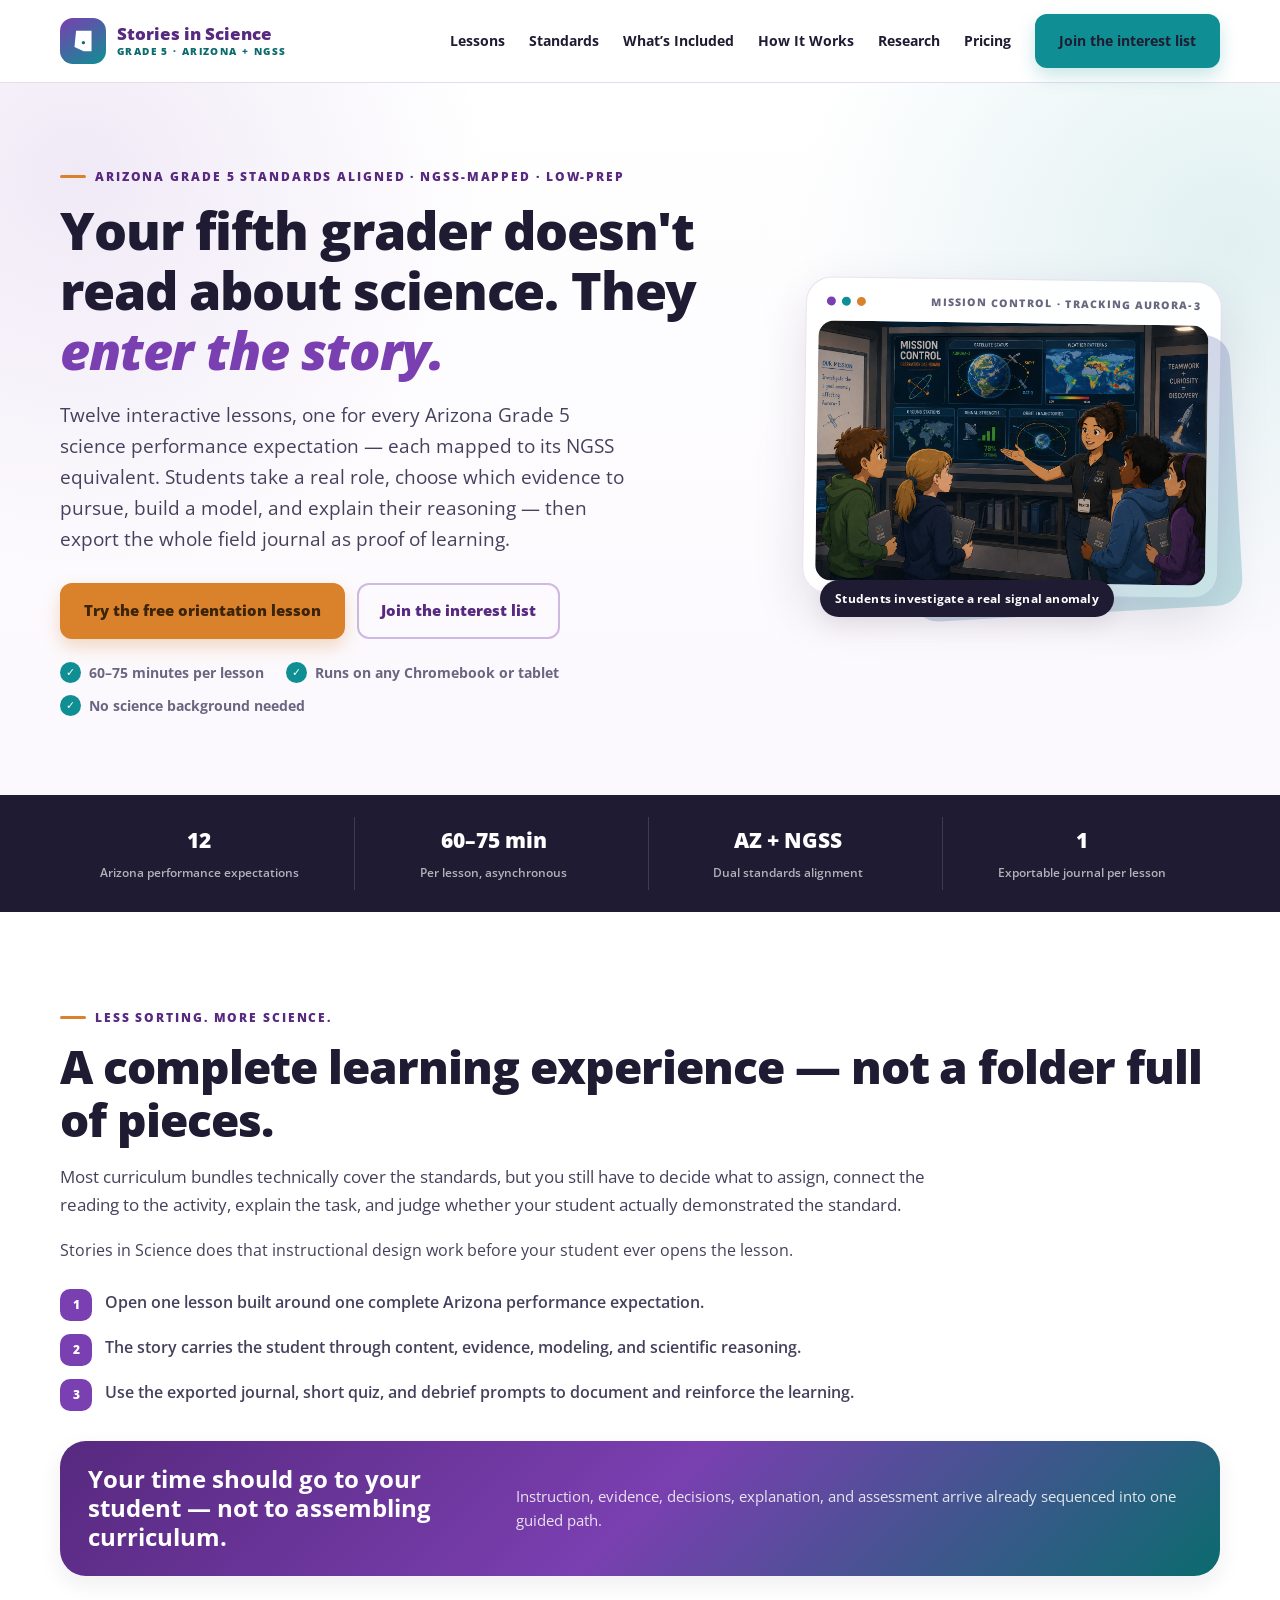
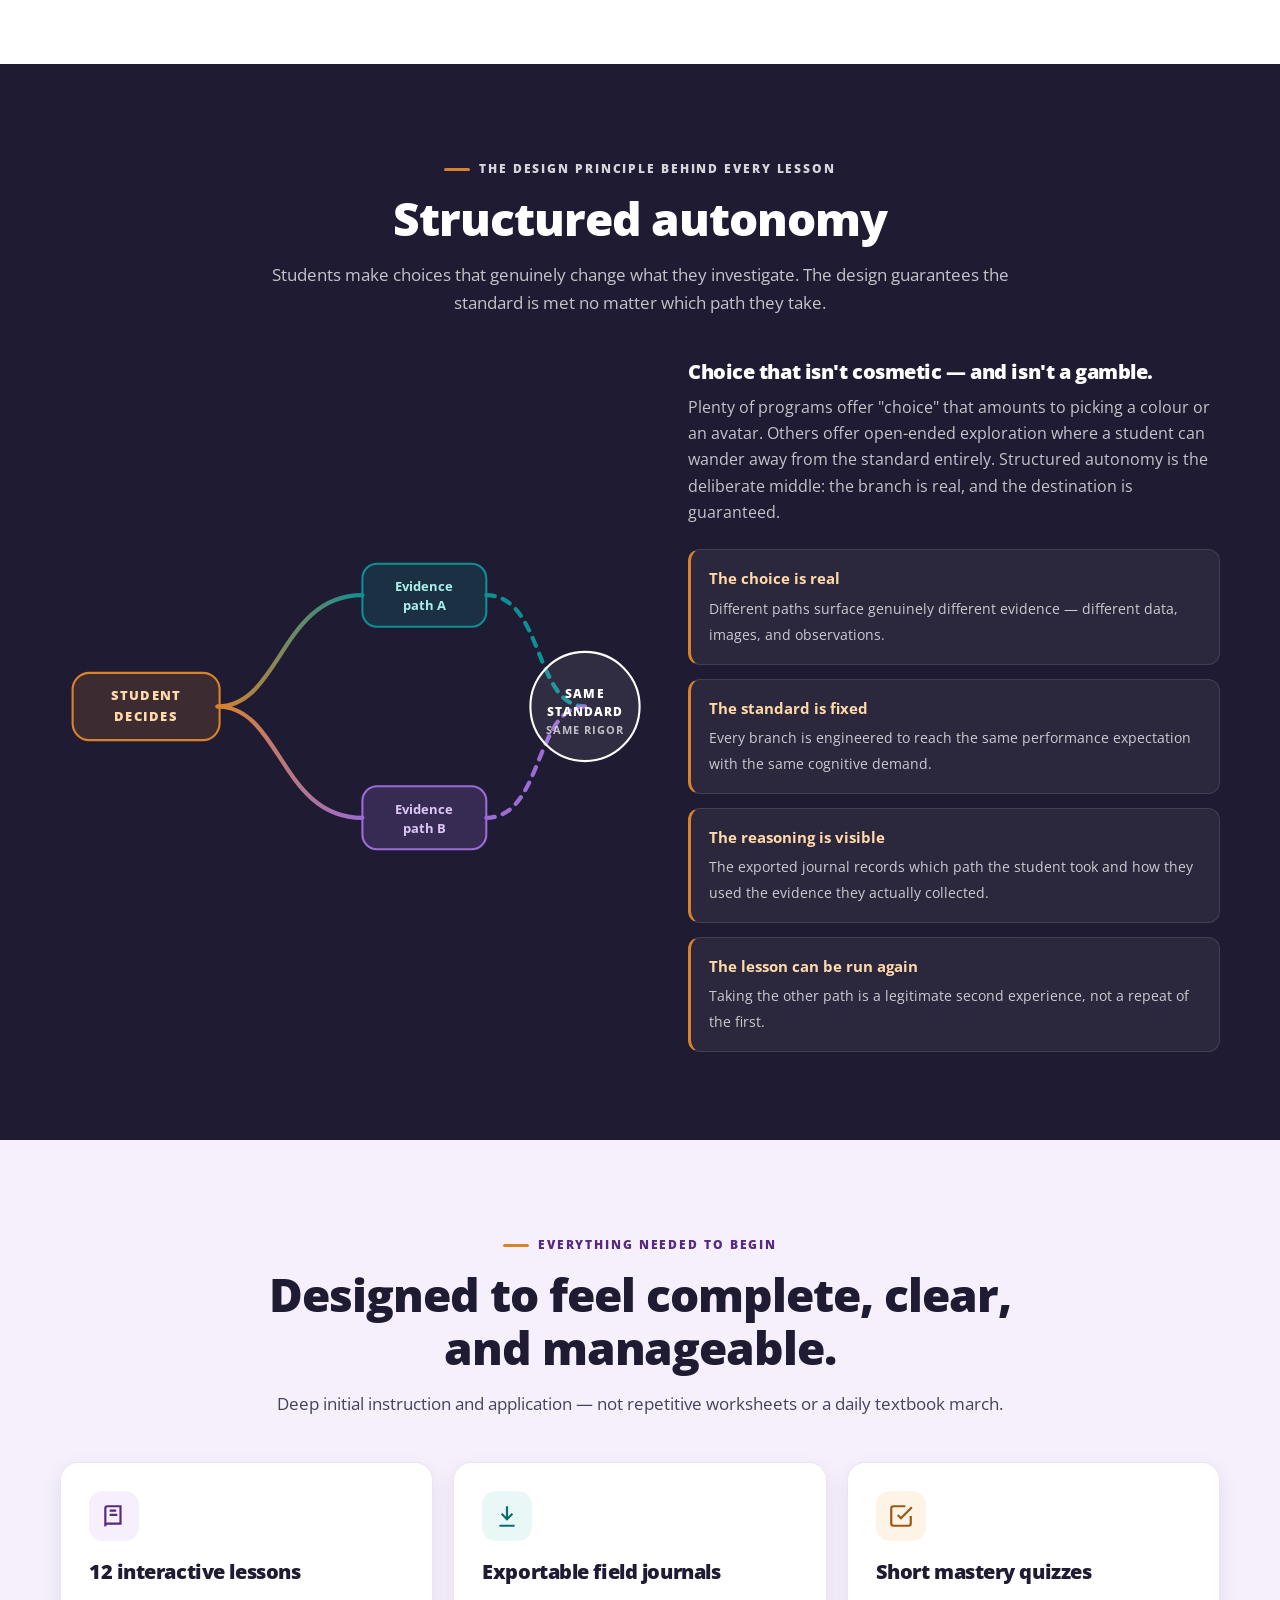
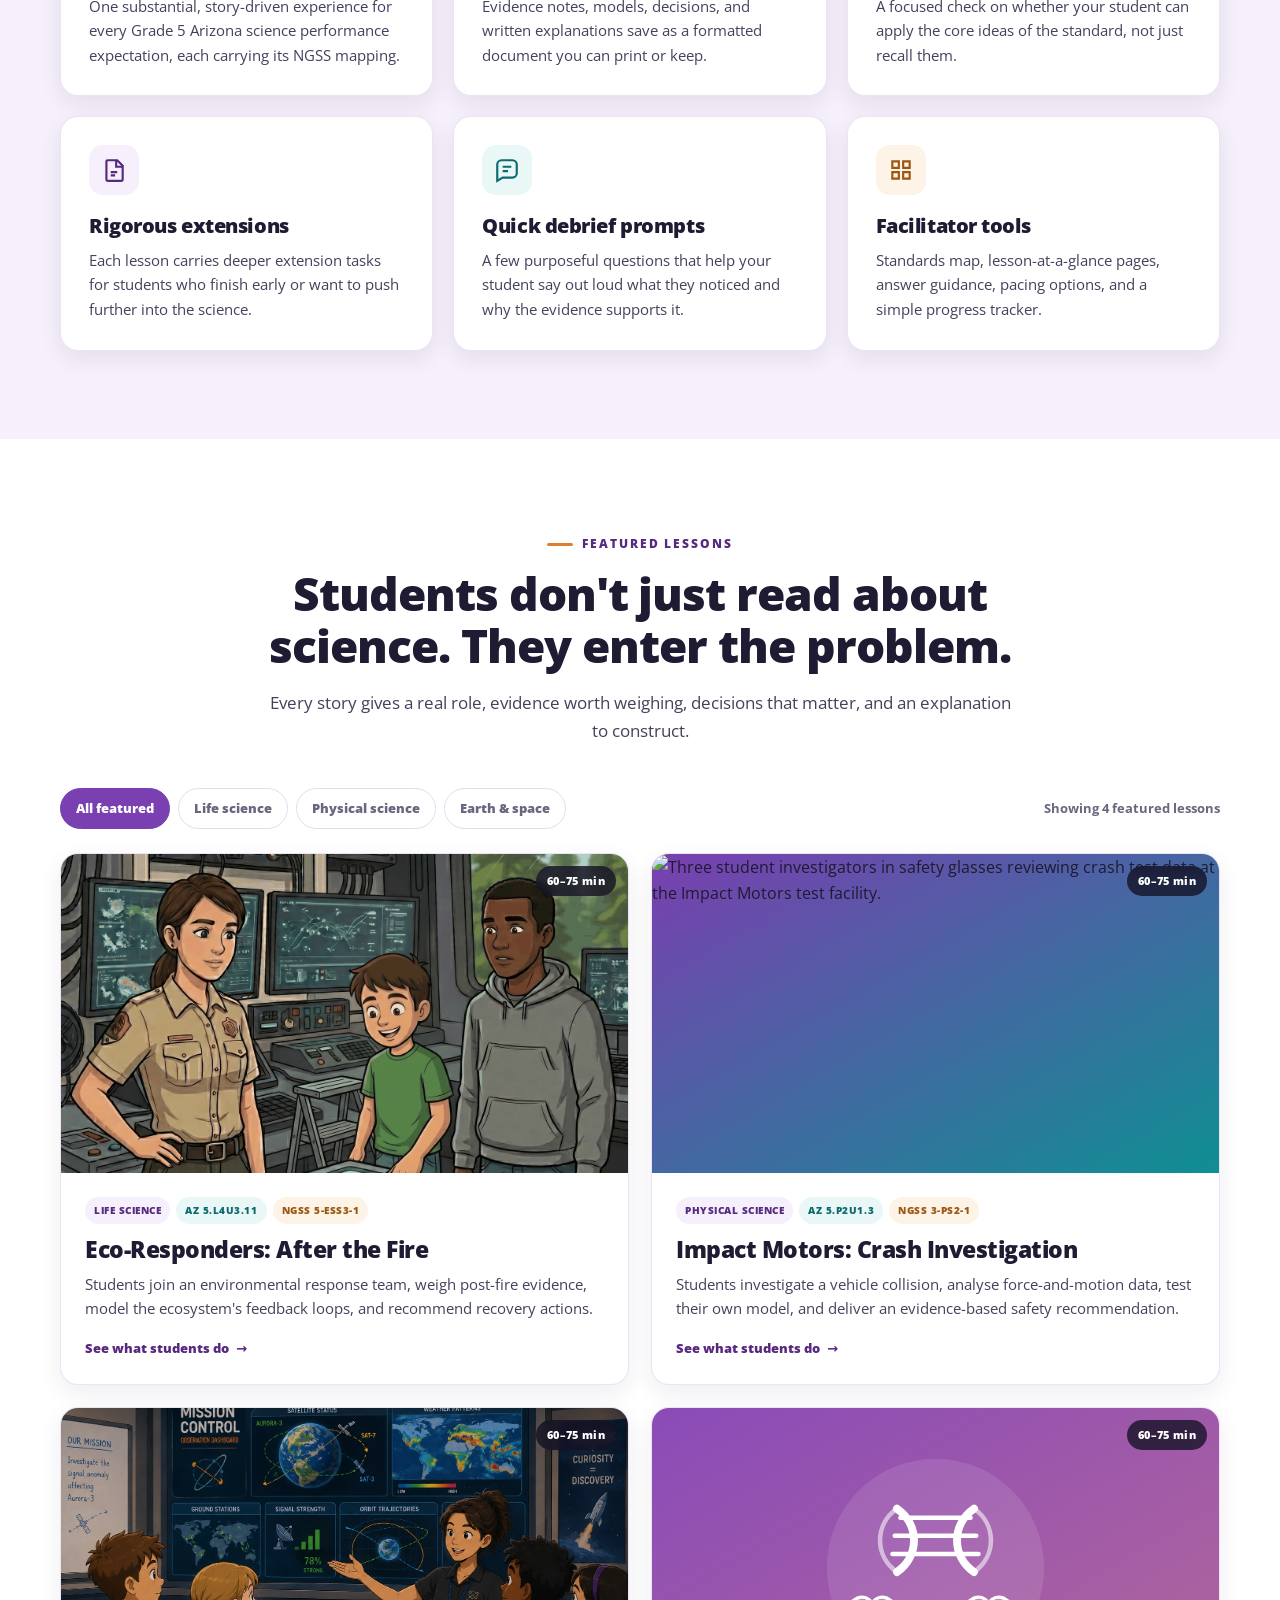
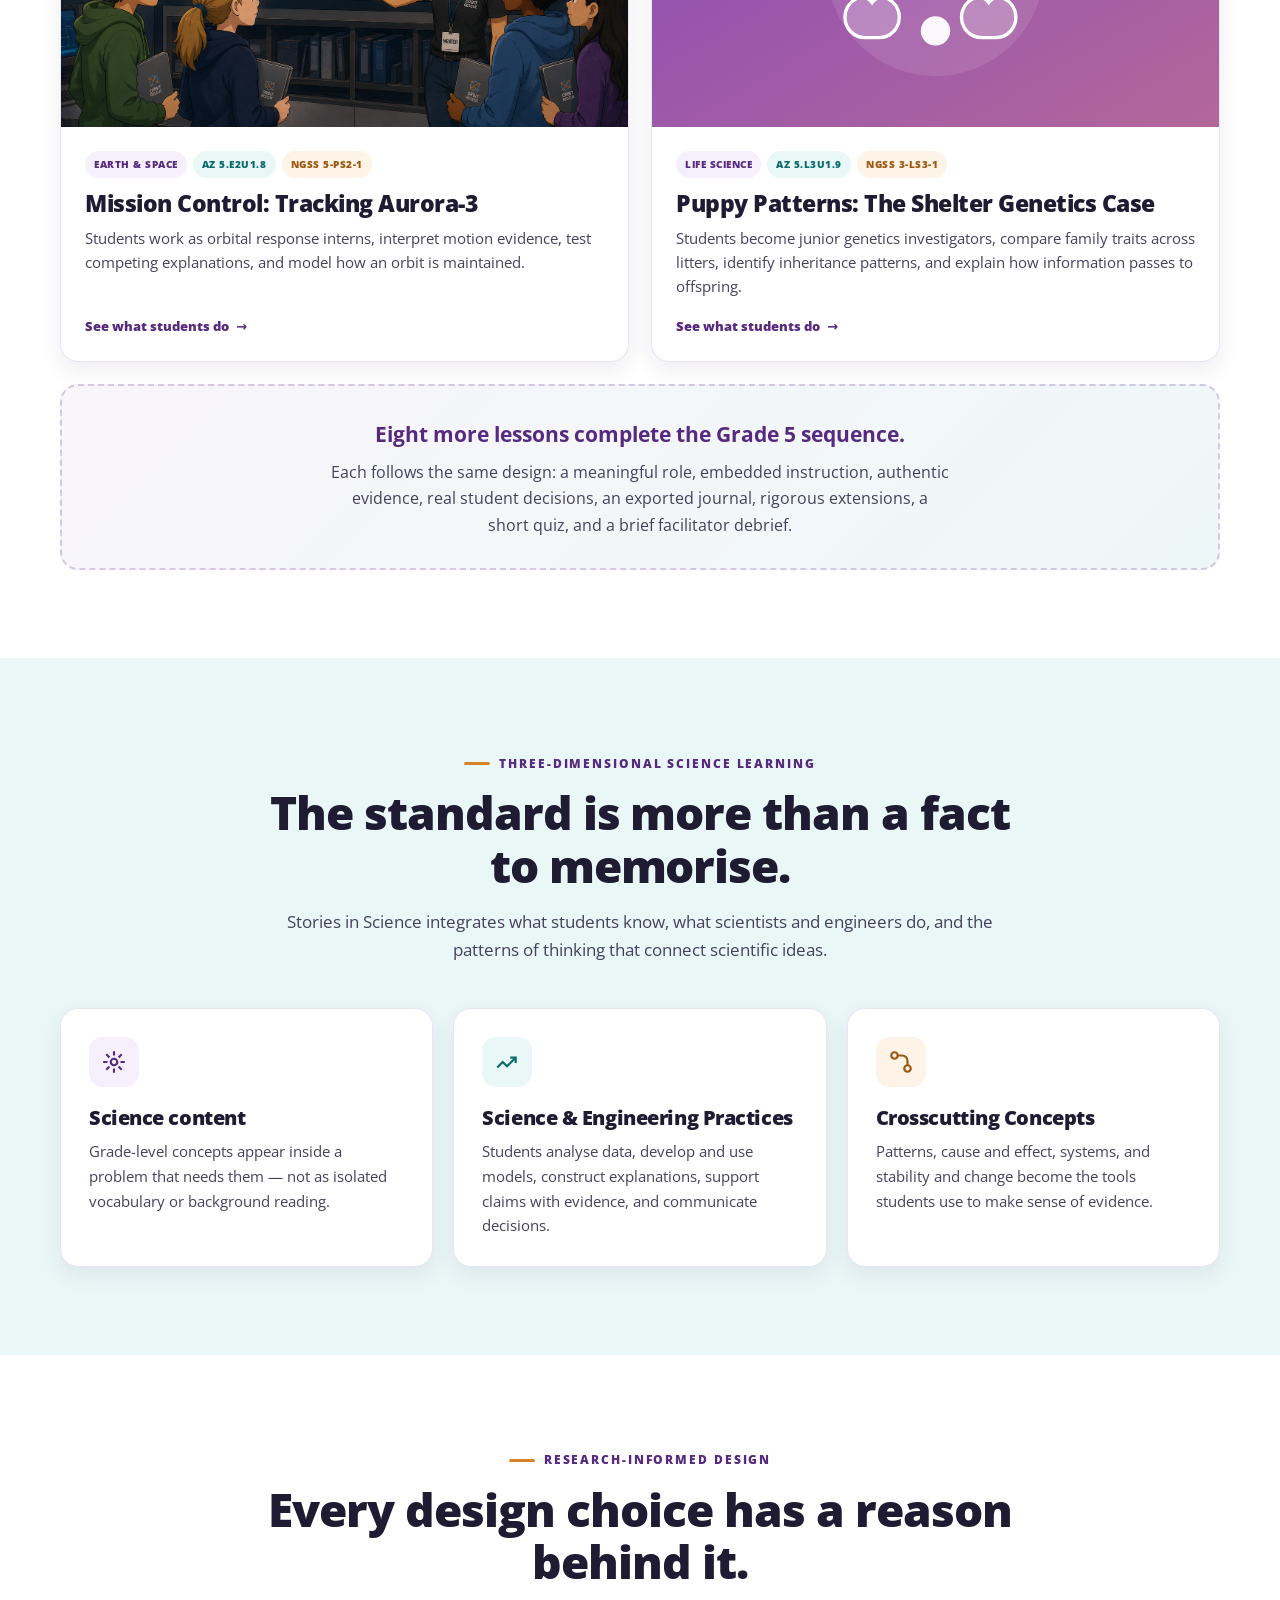
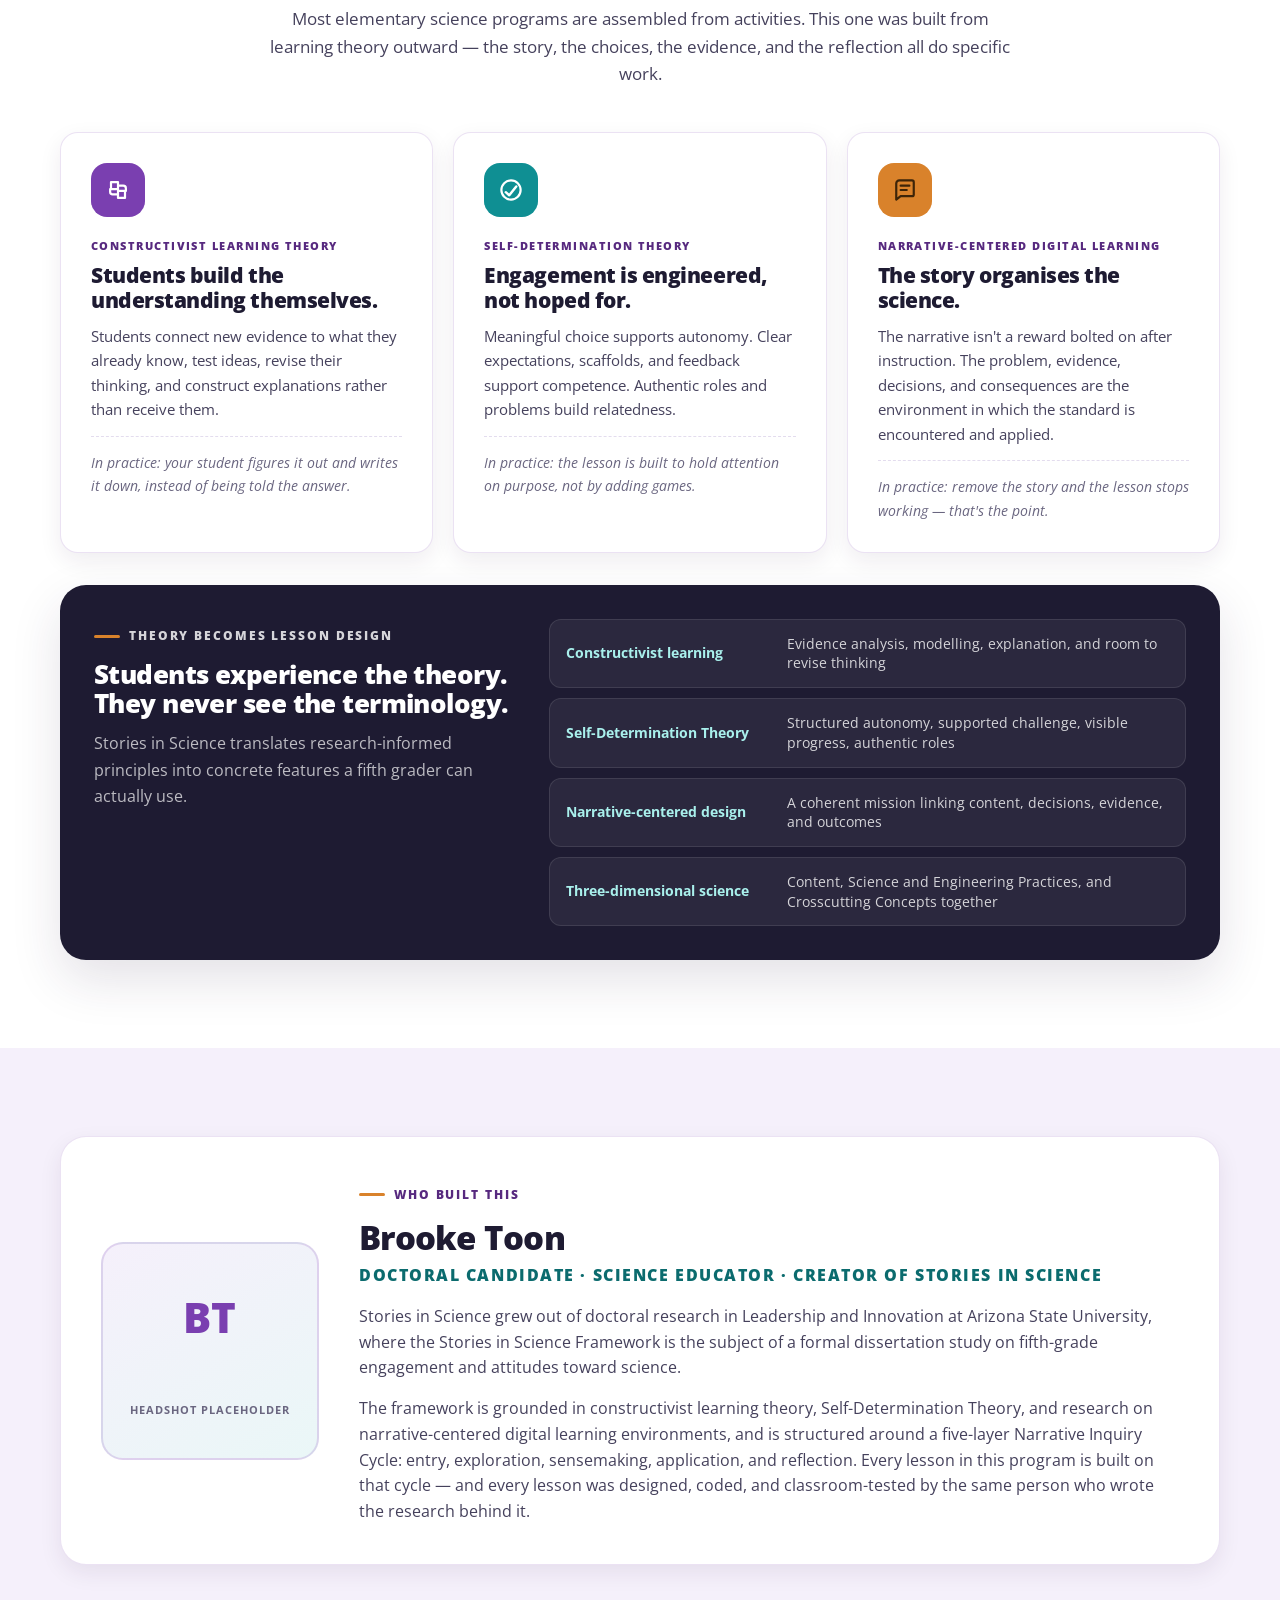
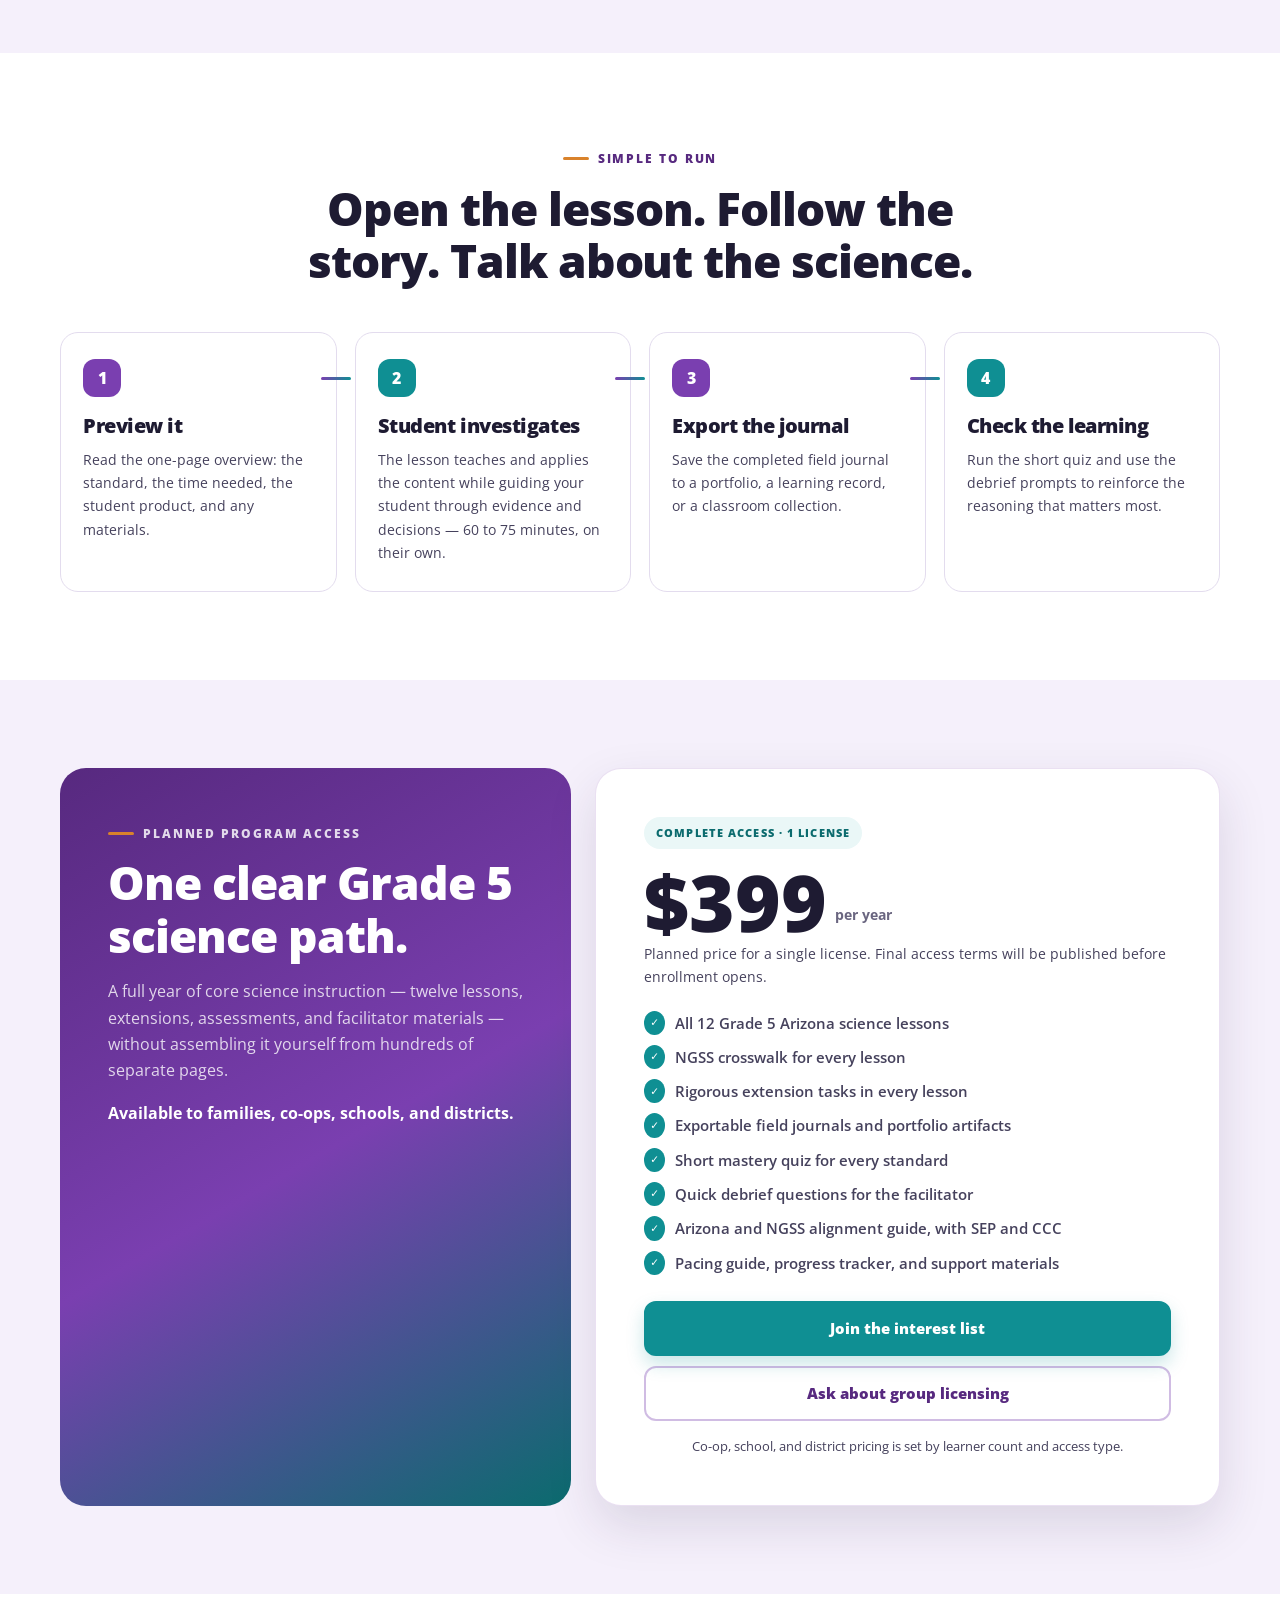
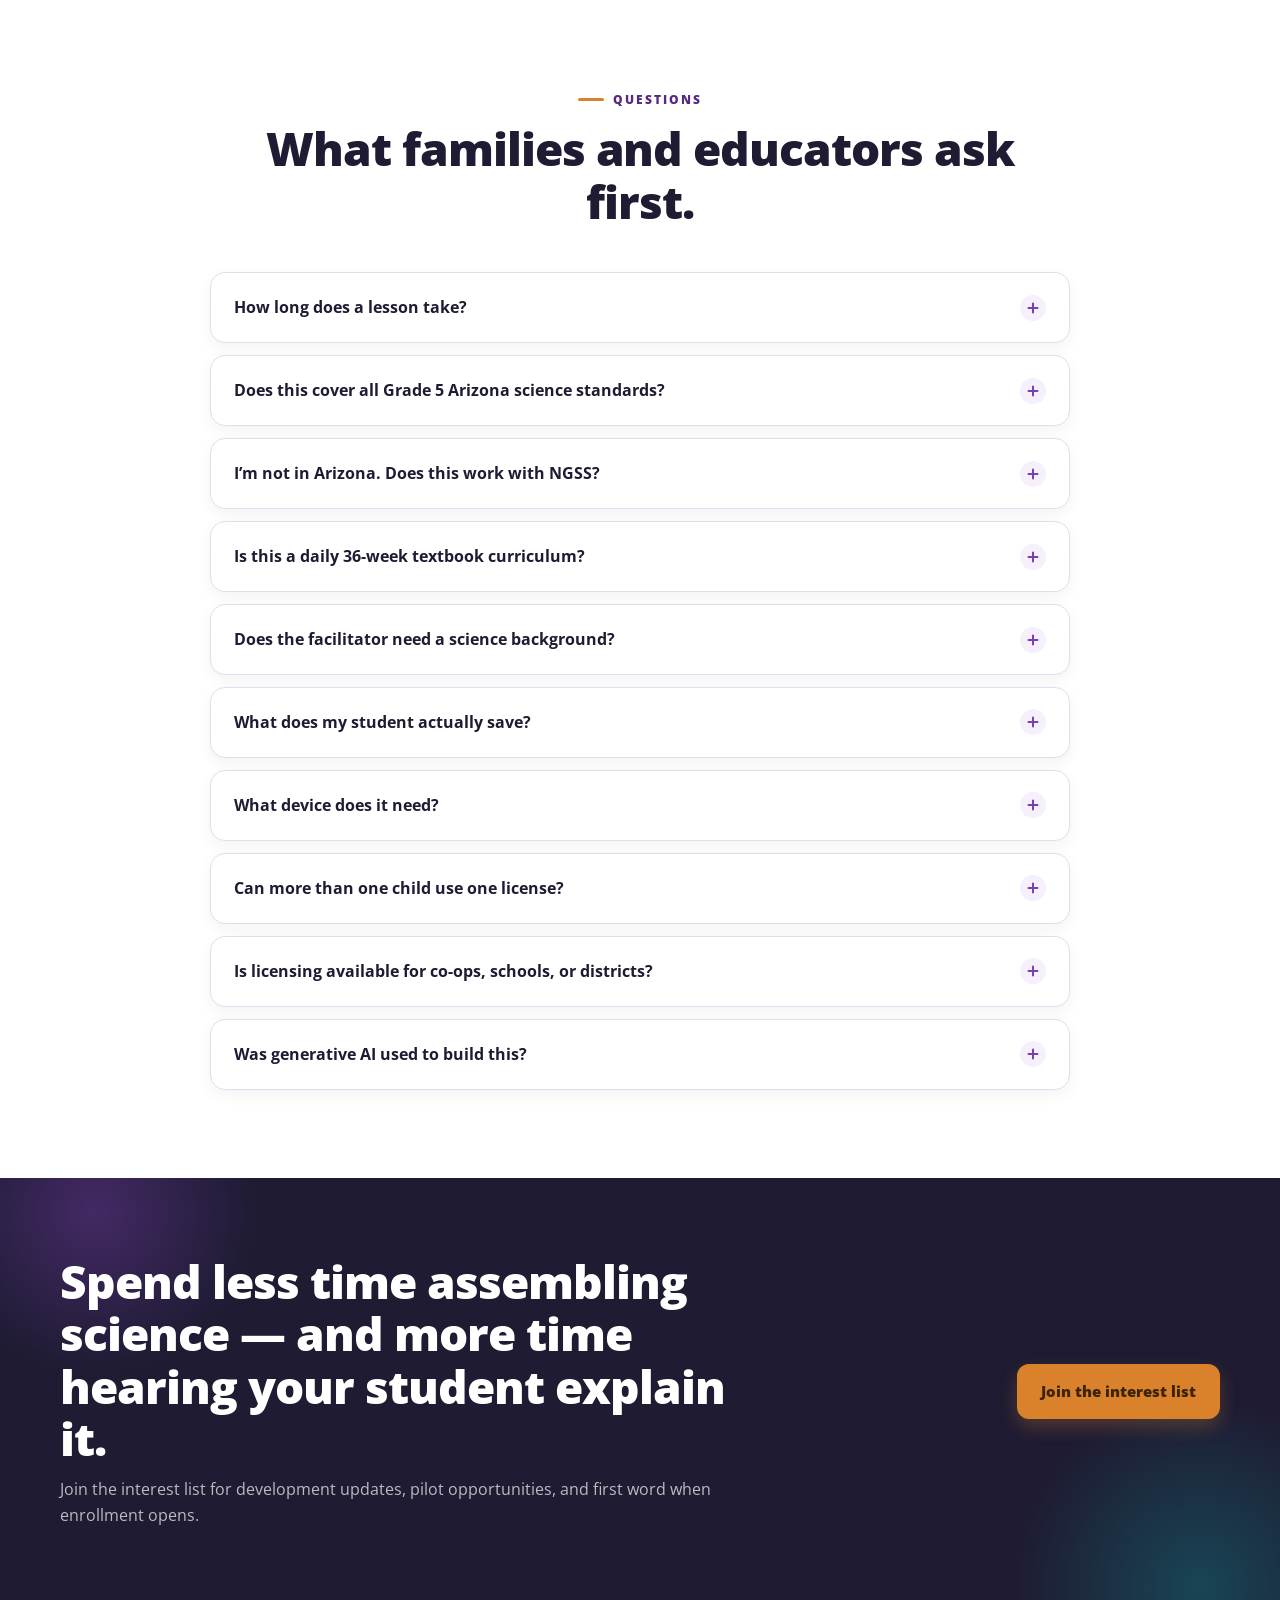
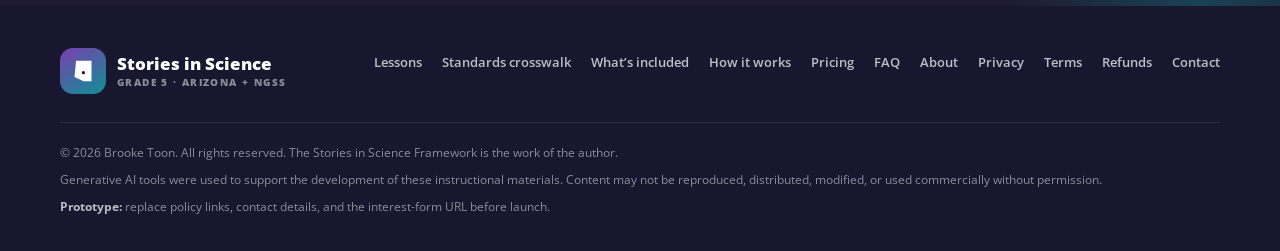
==== commit f26e9ca0: "Add files via upload" ====
--- a/index.html
+++ b/index.html
@@ -3,20 +3,20 @@
 <head>
   <meta charset="UTF-8" />
   <meta name="viewport" content="width=device-width, initial-scale=1.0" />
-  <title>Stories in Science | Grade 5 Arizona Science Curriculum</title>
-  <meta name="description" content="Twelve story-driven, standards-aligned investigations covering every Arizona Grade 5 science performance expectation. Built on learning theory. 60–75 minutes per lesson." />
+  <title>Stories in Science | Grade 5 Science — Arizona Standards &amp; NGSS</title>
+  <meta name="description" content="Twelve interactive lessons covering every Arizona Grade 5 science performance expectation, each mapped to NGSS. Built on learning theory. 60–75 minutes per lesson." />
   <meta name="theme-color" content="#7a3fb0" />
   <link rel="canonical" href="https://brooketoon.github.io/StoriesInScience/" />
 
   <!-- Open Graph / social sharing -->
   <meta property="og:type" content="website" />
   <meta property="og:site_name" content="Stories in Science" />
-  <meta property="og:title" content="Stories in Science | Grade 5 Arizona Science Curriculum" />
-  <meta property="og:description" content="Twelve story-driven investigations covering every Arizona Grade 5 science standard. Students investigate, decide, and explain — then export the evidence." />
+  <meta property="og:title" content="Stories in Science | Grade 5 Science — Arizona Standards &amp; NGSS" />
+  <meta property="og:description" content="Twelve interactive lessons built on Arizona Grade 5 standards and mapped to NGSS. Students investigate, decide, and explain — then export the evidence." />
   <meta property="og:image" content="https://brooketoon.github.io/StoriesInScience/mission-control.png" />
   <meta name="twitter:card" content="summary_large_image" />
-  <meta name="twitter:title" content="Stories in Science | Grade 5 Arizona Science Curriculum" />
-  <meta name="twitter:description" content="Twelve story-driven investigations covering every Arizona Grade 5 science standard." />
+  <meta name="twitter:title" content="Stories in Science | Grade 5 Science — Arizona Standards &amp; NGSS" />
+  <meta name="twitter:description" content="Built on Arizona Grade 5 standards. Mapped to NGSS performance expectations." />
   <meta name="twitter:image" content="https://brooketoon.github.io/StoriesInScience/mission-control.png" />
 
   <!-- Favicon: inline SVG, no extra request -->
@@ -26,593 +26,7 @@
   <link rel="preconnect" href="https://fonts.gstatic.com" crossorigin />
   <link href="https://fonts.googleapis.com/css2?family=Open+Sans:wght@400;600;700;800&display=swap" rel="stylesheet" />
 
-  <style>
-    :root {
-      /* Brand — carried over from the Stories in Science lesson design system */
-      --purple: #7a3fb0;
-      --purple-dark: #57297f;
-      --purple-soft: #f5f0fb;
-      --teal: #0f8f93;
-      --teal-dark: #0b6b6e;
-      --teal-soft: #eaf7f7;
-      /* Amber, pulled from the lesson artwork (orbit traces, Impact Motors mark) */
-      --amber: #d9822b;
-      --amber-soft: #fdf3e6;
-
-      --ink: #1e1b32;
-      --ink-2: #45415c;
-      --muted: #6a6680;
-      --white: #ffffff;
-      --line: #e3dcee;
-
-      --shadow: 0 20px 50px rgba(45, 28, 68, 0.13);
-      --shadow-sm: 0 8px 22px rgba(45, 28, 68, 0.08);
-
-      --r-xl: 26px;
-      --r-lg: 18px;
-      --r-md: 12px;
-
-      /* Headings. To try another face, change this one line and add its
-         Google Fonts <link> above. Both fall back to the body stack. */
-      --display: "Open Sans", ui-sans-serif, system-ui, -apple-system, "Segoe UI", sans-serif;
-      --body: "Open Sans", ui-sans-serif, system-ui, -apple-system, "Segoe UI", sans-serif;
-
-      --max: 1160px;
-      --header-h: 82px;
-    }
-
-    * { box-sizing: border-box; }
-    html { scroll-behavior: smooth; scroll-padding-top: 100px; }
-
-    body {
-      margin: 0;
-      background: var(--white);
-      color: var(--ink);
-      font-family: var(--body);
-      font-size: 16px;
-      line-height: 1.65;
-      overflow-x: hidden;
-      -webkit-font-smoothing: antialiased;
-    }
-    body.nav-open { overflow: hidden; }
-
-    img, svg { display: block; max-width: 100%; }
-    /* The width/height HTML attributes act as presentational hints. Setting only
-       width in CSS leaves the height hint active, which stretches the image.
-       Rules that need a fixed height (lesson art, headshot) override this. */
-    img { height: auto; }
-    button, input, select, textarea { font: inherit; }
-    a { color: inherit; }
-    a, button { -webkit-tap-highlight-color: transparent; }
-
-    h1, h2, h3, h4 {
-      margin-top: 0;
-      font-family: var(--display);
-      line-height: 1.14;
-      letter-spacing: -0.022em;
-      font-weight: 800;
-    }
-    h1 { margin-bottom: 20px; font-size: clamp(2.15rem, 4.1vw, 3.5rem); font-weight: 800; }
-    h2 { margin-bottom: 16px; font-size: clamp(1.85rem, 3.6vw, 2.9rem); }
-    h3 { margin-bottom: 10px; font-size: 1.25rem; }
-    p  { margin-top: 0; color: var(--ink-2); }
-
-    .container { width: min(calc(100% - 36px), var(--max)); margin-inline: auto; }
-    .section { padding: 88px 0; }
-    .bg-purple { background: var(--purple-soft); }
-    .bg-teal { background: var(--teal-soft); }
-    .bg-ink { background: var(--ink); color: var(--white); }
-
-    .section-head { max-width: 760px; margin: 0 auto 44px; text-align: center; }
-    .section-head p { font-size: 1.05rem; }
-
-    .eyebrow {
-      display: inline-flex; align-items: center; gap: 9px;
-      margin-bottom: 14px;
-      color: var(--purple-dark);
-      font-size: 0.74rem; font-weight: 800;
-      letter-spacing: 0.16em; text-transform: uppercase;
-    }
-    .eyebrow::before {
-      content: ""; width: 26px; height: 3px;
-      background: var(--amber); border-radius: 99px;
-    }
-    .eyebrow-light { color: rgba(255,255,255,.82); }
-
-    .skip-link {
-      position: fixed; top: 10px; left: 10px; z-index: 999;
-      padding: 10px 14px; background: var(--ink); color: var(--white);
-      border-radius: 10px; text-decoration: none;
-      transform: translateY(-200%); transition: transform 150ms ease;
-    }
-    .skip-link:focus { transform: translateY(0); }
-
-    /* ---------- Buttons ---------- */
-    .btn {
-      display: inline-flex; align-items: center; justify-content: center; gap: 9px;
-      min-height: 50px; padding: 13px 22px;
-      background: var(--purple); color: var(--white);
-      border: 2px solid var(--purple); border-radius: var(--r-md);
-      box-shadow: 0 8px 18px rgba(122, 63, 176, .22);
-      font-weight: 800; font-size: 0.95rem; text-decoration: none;
-      cursor: pointer;
-      transition: transform 150ms ease, background 150ms ease, border-color 150ms ease;
-    }
-    .btn:hover, .btn:focus-visible { background: var(--purple-dark); border-color: var(--purple-dark); transform: translateY(-2px); }
-    .btn-teal { background: var(--teal); border-color: var(--teal); box-shadow: 0 8px 18px rgba(15,143,147,.22); }
-    .btn-teal:hover, .btn-teal:focus-visible { background: var(--teal-dark); border-color: var(--teal-dark); }
-    .btn-amber { background: var(--amber); border-color: var(--amber); color: #3d2408; box-shadow: 0 8px 18px rgba(217,130,43,.28); }
-    .btn-amber:hover, .btn-amber:focus-visible { background: #c07120; border-color: #c07120; color: var(--white); }
-    .btn-ghost {
-      background: transparent; color: var(--purple-dark);
-      border-color: rgba(122,63,176,.35); box-shadow: none;
-    }
-    .btn-ghost:hover, .btn-ghost:focus-visible { background: var(--purple-dark); border-color: var(--purple-dark); color: var(--white); }
-
-    /* ---------- Announcement + header ---------- */
-
-    .site-header {
-      position: sticky; top: 0; z-index: 100;
-      background: rgba(255,255,255,.94);
-      border-bottom: 1px solid var(--line);
-      backdrop-filter: blur(14px);
-    }
-    .nav-wrap {
-      position: relative;
-      display: flex; align-items: center; justify-content: space-between; gap: 20px;
-      min-height: var(--header-h);
-    }
-    .brand { display: inline-flex; align-items: center; gap: 11px; text-decoration: none; color: var(--ink); }
-    .brand-mark {
-      display: grid; place-items: center;
-      width: 46px; aspect-ratio: 1;
-      background: linear-gradient(150deg, var(--purple), var(--teal));
-      border-radius: 13px; color: var(--white);
-    }
-    .brand-mark svg { width: 26px; }
-    .brand-text { display: grid; line-height: 1.1; }
-    .brand-text strong { font-family: var(--display); font-weight: 900; font-size: 1.06rem; color: var(--purple-dark); }
-    .brand-text small { margin-top: 3px; color: var(--teal-dark); font-size: 0.62rem; font-weight: 800; letter-spacing: 0.14em; text-transform: uppercase; }
-
-    .nav-links { display: flex; align-items: center; gap: 24px; }
-    .nav-links a { color: var(--ink); font-size: 0.9rem; font-weight: 700; text-decoration: none; position: relative; }
-    .nav-links a:not(.btn)::after {
-      content: ""; position: absolute; left: 0; right: 0; bottom: -6px; height: 3px;
-      background: var(--amber); border-radius: 99px; transform: scaleX(0); transition: transform 150ms ease;
-    }
-    .nav-links a:hover::after, .nav-links a:focus-visible::after { transform: scaleX(1); }
-
-    .nav-toggle {
-      display: none; width: 46px; height: 46px; padding: 11px;
-      background: var(--purple-soft); border: 0; border-radius: 12px;
-      color: var(--purple-dark); cursor: pointer;
-    }
-    .nav-toggle span { display: block; height: 3px; margin: 4px 0; background: currentColor; border-radius: 99px; transition: transform 180ms ease, opacity 180ms ease; }
-    .nav-toggle[aria-expanded="true"] span:nth-child(1) { transform: translateY(7px) rotate(45deg); }
-    .nav-toggle[aria-expanded="true"] span:nth-child(2) { opacity: 0; }
-    .nav-toggle[aria-expanded="true"] span:nth-child(3) { transform: translateY(-7px) rotate(-45deg); }
-
-    /* ---------- Hero ---------- */
-    .hero {
-      position: relative; overflow: hidden;
-      padding: 76px 0 78px;
-      background:
-        radial-gradient(circle at 6% 12%, rgba(122,63,176,.11), transparent 30%),
-        radial-gradient(circle at 96% 22%, rgba(15,143,147,.12), transparent 32%),
-        linear-gradient(180deg, #fff, #fbf8fd);
-    }
-    .hero-grid { display: grid; grid-template-columns: minmax(0, 1.25fr) minmax(0, .75fr); align-items: center; gap: clamp(30px, 4vw, 58px); }
-    /* Grid children default to min-width:auto, so a wide or broken image can
-       blow the column out. Pin them to 0 so the tracks stay honest. */
-    .hero-grid > *, .autonomy-grid > *, .founder > * { min-width: 0; }
-    .hero h1 em { font-style: italic; color: var(--purple); }
-    .hero-lead { max-width: 580px; margin-bottom: 28px; font-size: clamp(1.03rem, 1.6vw, 1.18rem); color: var(--ink-2); }
-    .hero-actions { display: flex; flex-wrap: wrap; gap: 12px; margin-bottom: 22px; }
-    .hero-facts { display: flex; flex-wrap: wrap; gap: 10px 22px; margin: 0; padding: 0; list-style: none; }
-    .hero-facts li { display: inline-flex; align-items: center; gap: 8px; font-size: 0.88rem; font-weight: 700; color: var(--muted); }
-    .tick {
-      display: inline-grid; place-items: center; width: 21px; aspect-ratio: 1;
-      background: var(--teal); color: var(--white); border-radius: 50%; font-size: .68rem;
-    }
-
-    .hero-visual { position: relative; width: 100%; max-width: 520px; margin-left: auto; }
-    .art-frame {
-      position: relative; padding: 12px;
-      background: rgba(255,255,255,.94);
-      border: 1px solid rgba(122,63,176,.16);
-      border-radius: var(--r-xl);
-      box-shadow: var(--shadow);
-      transform: rotate(.8deg);
-    }
-    .art-frame::after {
-      content: ""; position: absolute; right: -18px; bottom: -18px; z-index: -1;
-      width: 80%; height: 86%;
-      background: linear-gradient(150deg, rgba(122,63,176,.26), rgba(15,143,147,.24));
-      border-radius: var(--r-xl); transform: rotate(-4deg);
-    }
-    .art-bar { display: flex; align-items: center; justify-content: space-between; padding: 3px 8px 11px; }
-    .art-dots { display: flex; gap: 6px; }
-    .art-dots i { width: 9px; aspect-ratio: 1; border-radius: 50%; background: var(--line); }
-    .art-dots i:nth-child(1) { background: var(--purple); }
-    .art-dots i:nth-child(2) { background: var(--teal); }
-    .art-dots i:nth-child(3) { background: var(--amber); }
-    .art-label { font-size: .66rem; font-weight: 800; letter-spacing: .1em; text-transform: uppercase; color: var(--muted); }
-    .art-frame img { width: 100%; height: auto; border-radius: 16px; }
-    .art-caption {
-      position: absolute; left: 16px; bottom: -20px;
-      padding: 9px 15px;
-      background: var(--ink); color: var(--white);
-      border-radius: 99px;
-      font-size: .72rem; font-weight: 700; letter-spacing: .02em;
-      box-shadow: var(--shadow-sm);
-    }
-
-    /* ---------- Proof strip ---------- */
-    .proof { padding: 22px 0; background: var(--ink); color: var(--white); }
-    .proof-grid { display: grid; grid-template-columns: repeat(4, 1fr); gap: 16px; }
-    .proof-item { padding: 6px 18px; text-align: center; }
-    .proof-item + .proof-item { border-left: 1px solid rgba(255,255,255,.15); }
-    .proof-item strong { display: block; font-family: var(--display); font-weight: 900; font-size: 1.32rem; }
-    .proof-item span { color: rgba(255,255,255,.66); font-size: .76rem; font-weight: 600; }
-
-    /* ---------- Problem ---------- */
-    .lede { max-width: 880px; font-size: 1.08rem; }
-    .steps { display: grid; gap: 13px; margin: 26px 0 0; padding: 0; list-style: none; max-width: 860px; }
-    .steps li { display: flex; align-items: flex-start; gap: 13px; font-weight: 600; color: var(--ink-2); }
-    .steps .num {
-      display: grid; place-items: center; flex: 0 0 32px; width: 32px; aspect-ratio: 1;
-      background: var(--purple); color: var(--white); border-radius: 10px;
-      font-size: .78rem; font-weight: 800;
-    }
-    .callout {
-      display: grid; grid-template-columns: minmax(220px,.75fr) minmax(0,1.25fr); gap: 22px; align-items: center;
-      margin-top: 30px; padding: 24px 28px;
-      background: linear-gradient(135deg, var(--purple-dark), var(--purple) 50%, var(--teal-dark));
-      color: var(--white); border-radius: var(--r-xl); box-shadow: var(--shadow-sm);
-    }
-    .callout strong { font-family: var(--display); font-weight: 700; font-size: clamp(1.15rem, 2.2vw, 1.5rem); line-height: 1.2; }
-    .callout span { color: rgba(255,255,255,.85); font-size: .93rem; }
-
-    /* ---------- Structured autonomy (signature) ---------- */
-    .autonomy { background: var(--ink); color: var(--white); }
-    .autonomy h2, .autonomy h3 { color: var(--white); }
-    .autonomy p { color: rgba(255,255,255,.74); }
-    .autonomy .section-head p { color: rgba(255,255,255,.74); }
-    .autonomy-grid { display: grid; grid-template-columns: minmax(0,1.05fr) minmax(0,.95fr); gap: 40px; align-items: center; }
-    .branch-svg { width: 100%; height: auto; }
-    .autonomy-points { display: grid; gap: 14px; margin: 24px 0 0; padding: 0; list-style: none; }
-    .autonomy-points li {
-      padding: 16px 18px;
-      background: rgba(255,255,255,.06);
-      border: 1px solid rgba(255,255,255,.11);
-      border-left: 3px solid var(--amber);
-      border-radius: 12px;
-    }
-    .autonomy-points strong { display: block; margin-bottom: 4px; color: #ffd9a8; font-size: .92rem; }
-    .autonomy-points span { color: rgba(255,255,255,.76); font-size: .89rem; }
-
-    /* ---------- Feature cards ---------- */
-    .cards-3 { display: grid; grid-template-columns: repeat(3, 1fr); gap: 20px; }
-    .card {
-      position: relative; overflow: hidden;
-      padding: 28px;
-      background: var(--white);
-      border: 1px solid rgba(122,63,176,.14);
-      border-radius: var(--r-lg);
-      box-shadow: var(--shadow-sm);
-      transition: transform 170ms ease, box-shadow 170ms ease;
-    }
-    .card:hover { transform: translateY(-4px); box-shadow: var(--shadow); }
-    .card p { margin-bottom: 0; font-size: .93rem; }
-    .card-icon {
-      display: grid; place-items: center; width: 50px; aspect-ratio: 1; margin-bottom: 20px;
-      background: var(--purple-soft); color: var(--purple-dark); border-radius: 14px;
-    }
-    .card:nth-child(3n+2) .card-icon { background: var(--teal-soft); color: var(--teal-dark); }
-    .card:nth-child(3n+3) .card-icon { background: var(--amber-soft); color: #9c5710; }
-    .card-icon svg { width: 26px; height: 26px; }
-
-    /* ---------- Lessons ---------- */
-    .lesson-bar { display: flex; align-items: center; justify-content: space-between; gap: 18px; margin-bottom: 24px; }
-    .filters { display: flex; flex-wrap: wrap; gap: 8px; }
-    .filter {
-      padding: 9px 15px; background: var(--white); color: var(--muted);
-      border: 1px solid var(--line); border-radius: 99px;
-      font-size: .79rem; font-weight: 800; cursor: pointer;
-      transition: background 150ms ease, color 150ms ease, border-color 150ms ease;
-    }
-    .filter:hover, .filter.is-active { background: var(--purple); border-color: var(--purple); color: var(--white); }
-    .lesson-count { font-size: .82rem; font-weight: 700; color: var(--muted); }
-
-    .lesson-grid { display: grid; grid-template-columns: repeat(2, minmax(0,1fr)); gap: 22px; }
-    .lesson {
-      display: flex; flex-direction: column; overflow: hidden;
-      background: var(--white);
-      border: 1px solid rgba(122,63,176,.14);
-      border-radius: var(--r-lg);
-      box-shadow: var(--shadow-sm);
-      transition: transform 170ms ease, box-shadow 170ms ease;
-    }
-    .lesson:hover { transform: translateY(-4px); box-shadow: var(--shadow); }
-    .lesson-art {
-      position: relative; aspect-ratio: 16 / 9; overflow: hidden;
-      background: linear-gradient(150deg, var(--purple), var(--teal));
-    }
-    .lesson-art img { width: 100%; height: 100%; object-fit: cover; }
-    .lesson-art.is-centered { display: grid; place-items: center; padding: 18px; }
-    .lesson-art.is-centered img { width: auto; height: 86%; object-fit: contain; filter: drop-shadow(0 8px 18px rgba(0,0,0,.28)); }
-    .lesson-art.is-centered svg { width: auto; height: 88%; }
-    .art-eco { background: linear-gradient(150deg, #2f7d4f, #0f8f93); }
-    .art-pups { background: linear-gradient(150deg, #8a4bb8, #b3679a); }
-    .lesson-time {
-      position: absolute; right: 12px; top: 12px; z-index: 2;
-      padding: 6px 11px;
-      background: rgba(20,17,36,.78); color: var(--white);
-      border-radius: 99px;
-      font-size: .68rem; font-weight: 800; letter-spacing: .03em;
-      backdrop-filter: blur(4px);
-    }
-    .lesson-body { display: flex; flex-direction: column; flex: 1; padding: 24px; }
-    .tags { display: flex; flex-wrap: wrap; gap: 6px; margin-bottom: 13px; }
-    .tag {
-      padding: 5px 9px; border-radius: 99px;
-      background: var(--purple-soft); color: var(--purple-dark);
-      font-size: .65rem; font-weight: 800; letter-spacing: .05em; text-transform: uppercase;
-    }
-    .tag-teal { background: var(--teal-soft); color: var(--teal-dark); }
-    .tag-amber { background: var(--amber-soft); color: #9c5710; }
-    .lesson h3 { font-size: 1.42rem; margin-bottom: 9px; }
-    .lesson p { font-size: .91rem; margin-bottom: 18px; }
-    .lesson-link {
-      display: inline-flex; align-items: center; gap: 7px; margin-top: auto;
-      background: none; border: 0; padding: 0;
-      color: var(--purple-dark); font-size: .82rem; font-weight: 800;
-      text-decoration: none; cursor: pointer;
-    }
-    .lesson-link:hover, .lesson-link:focus-visible { color: var(--teal-dark); }
-
-    .coming {
-      display: grid; place-items: center; margin-top: 22px; padding: 30px; text-align: center;
-      background: linear-gradient(135deg, rgba(122,63,176,.05), rgba(15,143,147,.07)), var(--white);
-      border: 2px dashed rgba(122,63,176,.25); border-radius: var(--r-lg);
-    }
-    .coming strong { display: block; margin-bottom: 7px; font-family: var(--display); font-weight: 700; font-size: 1.34rem; color: var(--purple-dark); }
-    .coming p { max-width: 620px; margin-bottom: 0; }
-
-    /* ---------- Theory ---------- */
-    .theory-card { position: relative; padding: 30px; background: var(--white); border: 1px solid rgba(122,63,176,.15); border-radius: var(--r-lg); box-shadow: var(--shadow-sm); }
-    .theory-icon {
-      display: grid; place-items: center; width: 54px; aspect-ratio: 1; margin-bottom: 20px;
-      background: var(--purple); color: var(--white); border-radius: 16px;
-    }
-    .theory-card:nth-child(2) .theory-icon { background: var(--teal); }
-    .theory-card:nth-child(3) .theory-icon { background: var(--amber); color: #3d2408; }
-    .theory-icon svg { width: 28px; height: 28px; }
-    .theory-name { display: block; margin-bottom: 8px; color: var(--purple-dark); font-size: .7rem; font-weight: 800; letter-spacing: .13em; text-transform: uppercase; }
-    .theory-card h3 { font-size: 1.32rem; margin-bottom: 12px; }
-    .theory-card p { font-size: .93rem; margin-bottom: 0; }
-    .theory-plain {
-      display: block; margin-top: 14px; padding-top: 14px;
-      border-top: 1px dashed var(--line);
-      color: var(--muted); font-size: .88rem; font-style: italic;
-    }
-
-    .translate {
-      display: grid; grid-template-columns: minmax(0,.8fr) minmax(0,1.2fr); gap: 30px;
-      margin-top: 32px; padding: 34px;
-      background: var(--ink); border-radius: var(--r-xl); box-shadow: var(--shadow);
-    }
-    .translate h3 { color: var(--white); font-size: 1.6rem; margin-bottom: 12px; }
-    .translate > div > p { color: rgba(255,255,255,.7); margin-bottom: 0; }
-    .translate ul { display: grid; gap: 10px; margin: 0; padding: 0; list-style: none; }
-    .translate li {
-      display: grid; grid-template-columns: minmax(145px,.7fr) minmax(0,1.3fr); gap: 15px; align-items: center;
-      padding: 14px 16px; background: rgba(255,255,255,.06);
-      border: 1px solid rgba(255,255,255,.1); border-radius: 12px;
-    }
-    .translate li strong { color: #a9f0ec; font-size: .85rem; }
-    .translate li span { color: rgba(255,255,255,.8); font-size: .85rem; line-height: 1.45; }
-
-    /* ---------- Founder ---------- */
-    .founder {
-      display: grid; grid-template-columns: minmax(0,.42fr) minmax(0,1.58fr); gap: 40px; align-items: center;
-      padding: 40px; background: var(--white);
-      border: 1px solid rgba(122,63,176,.15); border-radius: var(--r-xl); box-shadow: var(--shadow-sm);
-    }
-    .headshot {
-      position: relative; aspect-ratio: 1; overflow: hidden;
-      background: linear-gradient(150deg, var(--purple-soft), var(--teal-soft));
-      border: 2px solid rgba(122,63,176,.18); border-radius: 22px;
-    }
-    .headshot img { width: 100%; height: 100%; object-fit: cover; }
-    .headshot-fallback {
-      display: grid; place-items: center; gap: 8px; width: 100%; height: 100%;
-      text-align: center; padding: 18px;
-    }
-    .headshot-fallback strong { font-family: var(--display); font-weight: 900; font-size: 2.6rem; color: var(--purple); }
-    .headshot-fallback span { font-size: .68rem; font-weight: 700; letter-spacing: .09em; text-transform: uppercase; color: var(--muted); }
-    .founder h2 { font-size: clamp(1.6rem, 2.6vw, 2.15rem); margin-bottom: 6px; }
-    .founder-role { margin-bottom: 16px; color: var(--teal-dark); font-size: .82rem; font-weight: 800; letter-spacing: .1em; text-transform: uppercase; }
-    .founder p { font-size: .97rem; }
-    .founder p:last-of-type { margin-bottom: 0; }
-
-    /* ---------- Process ---------- */
-    .process { display: grid; grid-template-columns: repeat(4, 1fr); gap: 18px; counter-reset: step; }
-    .step { position: relative; padding: 26px 22px; background: var(--white); border: 1px solid var(--line); border-radius: var(--r-lg); }
-    .step::before {
-      counter-increment: step; content: counter(step);
-      display: grid; place-items: center; width: 38px; aspect-ratio: 1; margin-bottom: 18px;
-      background: var(--purple); color: var(--white); border-radius: 12px;
-      font-family: var(--display); font-weight: 900;
-    }
-    .step:nth-child(even)::before { background: var(--teal); }
-    .step:not(:last-child)::after {
-      content: ""; position: absolute; top: 44px; right: -15px; z-index: 2;
-      width: 30px; height: 3px; border-radius: 99px;
-      background: linear-gradient(90deg, var(--purple), var(--teal));
-    }
-    .step p { margin-bottom: 0; font-size: .89rem; }
-
-    /* ---------- Pricing ---------- */
-    .pricing { display: grid; grid-template-columns: .9fr 1.1fr; gap: 24px; align-items: stretch; }
-    .pricing-intro, .price-card { padding: clamp(30px, 4.5vw, 48px); border-radius: var(--r-xl); }
-    .pricing-intro {
-      background: linear-gradient(150deg, var(--purple-dark), var(--purple) 52%, var(--teal-dark));
-      color: var(--white);
-    }
-    .pricing-intro h2 { color: var(--white); }
-    .pricing-intro p { color: rgba(255,255,255,.8); }
-
-    .price-card { background: var(--white); border: 1px solid rgba(122,63,176,.16); box-shadow: var(--shadow); }
-    .price-label {
-      display: inline-flex; margin-bottom: 18px; padding: 7px 12px;
-      background: var(--teal-soft); color: var(--teal-dark); border-radius: 99px;
-      font-size: .69rem; font-weight: 800; letter-spacing: .1em; text-transform: uppercase;
-    }
-    .price { display: flex; align-items: flex-end; gap: 8px; margin-bottom: 6px; }
-    .price strong { font-family: var(--display); font-weight: 900; font-size: clamp(3.4rem, 7vw, 4.9rem); line-height: .88; color: var(--ink); }
-    .price span { padding-bottom: 10px; color: var(--muted); font-size: .88rem; font-weight: 700; }
-    .price-sub { margin-bottom: 22px; font-size: .88rem; }
-    .price-list { display: grid; gap: 10px; margin: 0 0 26px; padding: 0; list-style: none; }
-    .price-list li { display: flex; gap: 10px; color: var(--ink-2); font-size: .92rem; font-weight: 600; }
-    .price-list li::before {
-      content: "✓"; display: grid; place-items: center; flex: 0 0 21px; width: 21px; aspect-ratio: 1;
-      background: var(--teal); color: var(--white); border-radius: 50%; font-size: .66rem; font-weight: 800;
-    }
-    .price-actions { display: grid; gap: 10px; }
-    .price-actions .btn { width: 100%; }
-    .price-foot { margin: 14px 0 0; text-align: center; font-size: .84rem; }
-
-    /* ---------- FAQ ---------- */
-    .faq { display: grid; max-width: 860px; margin: 0 auto; gap: 12px; }
-    .faq-item { overflow: hidden; background: var(--white); border: 1px solid var(--line); border-radius: 15px; box-shadow: 0 5px 15px rgba(45,28,68,.05); }
-    .faq-q {
-      display: flex; width: 100%; align-items: center; justify-content: space-between; gap: 16px;
-      padding: 21px 23px; background: transparent; border: 0;
-      color: var(--ink); font-family: var(--display); font-weight: 700; font-size: 1.02rem;
-      text-align: left; cursor: pointer;
-    }
-    .faq-icon { position: relative; flex: 0 0 26px; width: 26px; aspect-ratio: 1; background: var(--purple-soft); border-radius: 50%; color: var(--purple); }
-    .faq-icon::before, .faq-icon::after {
-      content: ""; position: absolute; top: 50%; left: 50%; width: 11px; height: 2px;
-      background: currentColor; border-radius: 99px;
-      transform: translate(-50%,-50%); transition: transform 180ms ease;
-    }
-    .faq-icon::after { transform: translate(-50%,-50%) rotate(90deg); }
-    .faq-q[aria-expanded="true"] .faq-icon::after { transform: translate(-50%,-50%) rotate(0deg); }
-    .faq-a { display: grid; grid-template-rows: 0fr; transition: grid-template-rows 200ms ease; }
-    .faq-a > div { overflow: hidden; }
-    .faq-a p { margin: 0; padding: 0 23px 22px; font-size: .94rem; }
-    .faq-item.is-open .faq-a { grid-template-rows: 1fr; }
-
-    /* ---------- Final CTA + footer ---------- */
-    .final { position: relative; overflow: hidden; padding: 78px 0; background: var(--ink); color: var(--white); }
-    .final::before, .final::after { content: ""; position: absolute; border-radius: 50%; pointer-events: none; }
-    .final::before { top: -130px; left: -70px; width: 330px; height: 330px; background: radial-gradient(circle, rgba(122,63,176,.4), transparent 70%); }
-    .final::after { right: -110px; bottom: -170px; width: 380px; height: 380px; background: radial-gradient(circle, rgba(15,143,147,.36), transparent 70%); }
-    .final-inner { position: relative; z-index: 2; display: grid; grid-template-columns: 1fr auto; align-items: center; gap: 34px; }
-    .final h2 { color: var(--white); max-width: 720px; margin-bottom: 10px; }
-    .final p { max-width: 660px; margin-bottom: 0; color: rgba(255,255,255,.7); }
-
-    .site-footer { padding: 42px 0 34px; background: #191630; color: rgba(255,255,255,.6); }
-    .footer-top { display: flex; align-items: flex-start; justify-content: space-between; gap: 28px; flex-wrap: wrap; }
-    .footer-links { display: flex; flex-wrap: wrap; gap: 8px 20px; margin: 0; padding: 0; list-style: none; }
-    .footer-links a { color: rgba(255,255,255,.72); font-size: .84rem; font-weight: 600; text-decoration: none; }
-    .footer-links a:hover, .footer-links a:focus-visible { color: var(--white); text-decoration: underline; }
-    .site-footer .brand-text strong { color: var(--white); }
-    .site-footer .brand-text small { color: rgba(255,255,255,.5); }
-    .footer-legal { margin: 28px 0 0; padding-top: 20px; border-top: 1px solid rgba(255,255,255,.1); font-size: .76rem; line-height: 1.7; }
-    .footer-legal p { color: rgba(255,255,255,.5); margin-bottom: 6px; }
-    .footer-legal p:last-child { margin-bottom: 0; }
-
-    /* ---------- Modals ---------- */
-    .backdrop {
-      position: fixed; inset: 0; z-index: 300;
-      display: grid; place-items: center; padding: 20px;
-      background: rgba(22,18,38,.68); backdrop-filter: blur(5px);
-      overflow-y: auto;
-    }
-    .backdrop[hidden] { display: none; }
-    .modal {
-      position: relative; width: min(100%, 620px); max-height: 88vh; overflow-y: auto;
-      padding: 34px; background: var(--white); border-radius: 22px;
-      box-shadow: 0 30px 80px rgba(16,11,28,.4);
-    }
-    .modal-close {
-      position: absolute; top: 14px; right: 14px;
-      display: grid; place-items: center; width: 38px; aspect-ratio: 1;
-      background: var(--purple-soft); color: var(--purple-dark);
-      border: 0; border-radius: 50%; font-size: 1.2rem; cursor: pointer;
-    }
-    .modal h2 { padding-right: 30px; font-size: 1.75rem; }
-    .modal-meta { display: flex; flex-wrap: wrap; gap: 6px; margin-bottom: 16px; }
-    .modal-list { display: grid; gap: 12px; margin: 0 0 22px; padding: 0; list-style: none; }
-    .modal-list li { display: grid; grid-template-columns: 118px 1fr; gap: 14px; font-size: .91rem; }
-    .modal-list dt, .modal-list b { color: var(--purple-dark); font-weight: 800; font-size: .78rem; letter-spacing: .04em; text-transform: uppercase; }
-    .modal-list span { color: var(--ink-2); }
-    .modal-actions { display: flex; flex-wrap: wrap; gap: 10px; margin-top: 20px; }
-    .dev-note { margin-top: 18px; padding: 13px; background: var(--purple-soft); border-radius: 11px; color: #5a5069; font-size: .77rem; }
-
-    :focus-visible { outline: 3px solid var(--amber); outline-offset: 3px; }
-    [hidden] { display: none !important; }
-
-    /* ---------- Responsive ---------- */
-    @media (max-width: 980px) {
-      .nav-links {
-        position: absolute; top: calc(100% + 10px); right: 0; left: 0;
-        display: grid; gap: 4px; padding: 14px;
-        background: var(--white); border: 1px solid var(--line);
-        border-radius: 18px; box-shadow: var(--shadow);
-        visibility: hidden; opacity: 0; transform: translateY(-12px);
-        transition: opacity 170ms ease, transform 170ms ease, visibility 170ms;
-      }
-      .nav-links.is-open { visibility: visible; opacity: 1; transform: translateY(0); }
-      .nav-links a { padding: 12px; border-radius: 10px; }
-      .nav-links a:hover { background: var(--purple-soft); }
-      .nav-links a::after { display: none; }
-      .nav-toggle { display: block; }
-
-      .hero-grid, .pricing, .autonomy-grid, .translate, .founder { grid-template-columns: 1fr; }
-      .founder { gap: 28px; }
-      .headshot { max-width: 240px; }
-      .cards-3 { grid-template-columns: repeat(2, 1fr); }
-      .cards-3 > :last-child:nth-child(odd) { grid-column: 1 / -1; }
-      .process { grid-template-columns: repeat(2, 1fr); }
-      .step:nth-child(2)::after { display: none; }
-      .lesson-grid { grid-template-columns: 1fr; }
-      .final-inner { grid-template-columns: 1fr; }
-    }
-
-    @media (max-width: 700px) {
-      .section { padding: 64px 0; }
-      .hero { padding-top: 54px; }
-      .hero-actions, .hero-actions .btn { width: 100%; }
-      .hero-facts { display: grid; }
-      .art-frame { transform: none; }
-      .art-caption { position: static; display: inline-block; margin-top: 12px; }
-      .proof-grid, .cards-3, .process { grid-template-columns: 1fr; }
-      .cards-3 > :last-child:nth-child(odd) { grid-column: auto; }
-      .proof-item + .proof-item { border-left: 0; border-top: 1px solid rgba(255,255,255,.15); }
-      .callout { grid-template-columns: 1fr; gap: 10px; padding: 22px; }
-      .translate { padding: 26px 22px; }
-      .translate li { grid-template-columns: 1fr; gap: 4px; }
-      .step::after { display: none; }
-      .founder { padding: 26px 22px; }
-      .lesson-bar { flex-direction: column; align-items: flex-start; }
-      .modal { padding: 28px 22px; }
-      .modal-list li { grid-template-columns: 1fr; gap: 2px; }
-      .footer-top { flex-direction: column; }
-    }
-
-    @media (prefers-reduced-motion: reduce) {
-      html { scroll-behavior: auto; }
-      *, *::before, *::after {
-        transition-duration: .001ms !important;
-        animation-duration: .001ms !important;
-        animation-iteration-count: 1 !important;
-      }
-    }
-  </style>
+  <link rel="stylesheet" href="style.css" />
 </head>
 <body>
   <a class="skip-link" href="#main">Skip to main content</a>
@@ -629,7 +43,7 @@
         </span>
         <span class="brand-text">
           <strong>Stories in Science</strong>
-          <small>Grade 5 Arizona Science</small>
+          <small>Grade 5 · Arizona + NGSS</small>
         </span>
       </a>
 
@@ -638,12 +52,12 @@
       </button>
 
       <nav class="nav-links" id="primary-nav" aria-label="Primary">
-        <a href="#why">Why it works</a>
-        <a href="#autonomy">Structured autonomy</a>
         <a href="#lessons">Lessons</a>
+        <a href="standards.html">Standards</a>
+        <a href="included.html">What&rsquo;s Included</a>
+        <a href="process.html">How It Works</a>
         <a href="#design">Research</a>
         <a href="#pricing">Pricing</a>
-        <a href="#faq">FAQ</a>
         <a class="btn btn-teal js-interest" href="#interest">Join the interest list</a>
       </nav>
     </div>
@@ -654,10 +68,10 @@
     <section class="hero" id="top">
       <div class="container hero-grid">
         <div>
-          <span class="eyebrow">Story-driven · Standards-aligned · Low-prep</span>
-          <h1>Your fifth grader doesn't read about science. They <em>work the case.</em></h1>
+          <span class="eyebrow">Arizona Grade 5 Standards Aligned · NGSS-mapped · Low-prep</span>
+          <h1>Your fifth grader doesn't read about science. They <em>enter the story.</em></h1>
           <p class="hero-lead">
-            Twelve interactive investigations, one for every Arizona Grade 5 science performance expectation.
+            Twelve interactive lessons, one for every Arizona Grade 5 science performance expectation — each mapped to its NGSS equivalent.
             Students take a real role, choose which evidence to pursue, build a model, and explain their
             reasoning — then export the whole field journal as proof of learning.
           </p>
@@ -690,8 +104,8 @@
     <section class="proof" aria-label="Program at a glance">
       <div class="container proof-grid">
         <div class="proof-item"><strong>12</strong><span>Arizona performance expectations</span></div>
-        <div class="proof-item"><strong>60–75 min</strong><span>Per investigation, asynchronous</span></div>
-        <div class="proof-item"><strong>3D</strong><span>Content, SEP, and CCC integrated</span></div>
+        <div class="proof-item"><strong>60–75 min</strong><span>Per lesson, asynchronous</span></div>
+        <div class="proof-item"><strong>AZ + NGSS</strong><span>Dual standards alignment</span></div>
         <div class="proof-item"><strong>1</strong><span>Exportable journal per lesson</span></div>
       </div>
     </section>
@@ -815,8 +229,8 @@
         <div class="cards-3">
           <article class="card">
             <div class="card-icon" aria-hidden="true"><svg viewBox="0 0 24 24" fill="none" stroke="currentColor" stroke-width="2"><path d="M4 19.5V5a2 2 0 0 1 2-2h12v16H6a2 2 0 0 0-2 2.5Z"/><path d="M8 7h6M8 11h7"/></svg></div>
-            <h3>12 interactive investigations</h3>
-            <p>One substantial, story-driven experience for every Grade 5 Arizona science performance expectation.</p>
+            <h3>12 interactive lessons</h3>
+            <p>One substantial, story-driven experience for every Grade 5 Arizona science performance expectation, each carrying its NGSS mapping.</p>
           </article>
 
           <article class="card">
@@ -856,7 +270,7 @@
     <section class="section" id="lessons">
       <div class="container">
         <div class="section-head">
-          <span class="eyebrow">Featured investigations</span>
+          <span class="eyebrow">Featured lessons</span>
           <h2>Students don't just read about science. They enter the problem.</h2>
           <p>Every story gives a real role, evidence worth weighing, decisions that matter, and an explanation to construct.</p>
         </div>
@@ -880,7 +294,7 @@
                    alt="A park ranger, a student investigator, and a response worker reviewing wildfire recovery data on a map table inside a mobile command centre." />
             </div>
             <div class="lesson-body">
-              <div class="tags"><span class="tag">Life science</span><span class="tag tag-teal">5.L4U3.11</span></div>
+              <div class="tags"><span class="tag">Life science</span><span class="tag tag-teal">AZ 5.L4U3.11</span><span class="tag tag-amber">NGSS 5-ESS3-1</span></div>
               <h3>Eco-Responders: After the Fire</h3>
               <p>Students join an environmental response team, weigh post-fire evidence, model the ecosystem's feedback loops, and recommend recovery actions.</p>
               <button class="lesson-link js-lesson" type="button" data-lesson="eco">See what students do <span aria-hidden="true">→</span></button>
@@ -895,7 +309,7 @@
                    alt="Three student investigators in safety glasses reviewing crash test data at the Impact Motors test facility." />
             </div>
             <div class="lesson-body">
-              <div class="tags"><span class="tag">Physical science</span><span class="tag tag-teal">5.P2U1.3</span></div>
+              <div class="tags"><span class="tag">Physical science</span><span class="tag tag-teal">AZ 5.P2U1.3</span><span class="tag tag-amber">NGSS 3-PS2-1</span></div>
               <h3>Impact Motors: Crash Investigation</h3>
               <p>Students investigate a vehicle collision, analyse force-and-motion data, test their own model, and deliver an evidence-based safety recommendation.</p>
               <button class="lesson-link js-lesson" type="button" data-lesson="impact">See what students do <span aria-hidden="true">→</span></button>
@@ -910,7 +324,7 @@
                    alt="Students and a mentor at the Mission Control observation dashboard tracking the Aurora-3 satellite." />
             </div>
             <div class="lesson-body">
-              <div class="tags"><span class="tag">Earth &amp; space</span><span class="tag tag-teal">5.E2U1.8</span></div>
+              <div class="tags"><span class="tag">Earth &amp; space</span><span class="tag tag-teal">AZ 5.E2U1.8</span><span class="tag tag-amber">NGSS 5-PS2-1</span></div>
               <h3>Mission Control: Tracking Aurora-3</h3>
               <p>Students work as orbital response interns, interpret motion evidence, test competing explanations, and model how an orbit is maintained.</p>
               <button class="lesson-link js-lesson" type="button" data-lesson="mission">See what students do <span aria-hidden="true">→</span></button>
@@ -932,7 +346,7 @@
               </svg>
             </div>
             <div class="lesson-body">
-              <div class="tags"><span class="tag">Life science</span><span class="tag tag-teal">5.L3U1.9</span><span class="tag tag-amber">Artwork in progress</span></div>
+              <div class="tags"><span class="tag">Life science</span><span class="tag tag-teal">AZ 5.L3U1.9</span><span class="tag tag-amber">NGSS 3-LS3-1</span></div>
               <h3>Puppy Patterns: The Shelter Genetics Case</h3>
               <p>Students become junior genetics investigators, compare family traits across litters, identify inheritance patterns, and explain how information passes to offspring.</p>
               <button class="lesson-link js-lesson" type="button" data-lesson="puppy">See what students do <span aria-hidden="true">→</span></button>
@@ -942,7 +356,7 @@
 
         <div class="coming">
           <div>
-            <strong>Eight more investigations complete the Grade 5 sequence.</strong>
+            <strong>Eight more lessons complete the Grade 5 sequence.</strong>
             <p>Each follows the same design: a meaningful role, embedded instruction, authentic evidence, real student decisions, an exported journal, rigorous extensions, a short quiz, and a brief facilitator debrief.</p>
           </div>
         </div>
@@ -1103,7 +517,7 @@
           <span class="eyebrow eyebrow-light">Planned program access</span>
           <h2>One clear Grade 5 science path.</h2>
           <p>
-            A full year of core science instruction — twelve investigations, extensions, assessments, and
+            A full year of core science instruction — twelve lessons, extensions, assessments, and
             facilitator materials — without assembling it yourself from hundreds of separate pages.
           </p>
           <p><strong style="color:#fff">Available to families, co-ops, schools, and districts.</strong></p>
@@ -1114,12 +528,13 @@
           <div class="price"><strong>$399</strong><span>per year</span></div>
           <p class="price-sub">Planned price for a single license. Final access terms will be published before enrollment opens.</p>
           <ul class="price-list">
-            <li>All 12 Grade 5 Arizona science investigations</li>
+            <li>All 12 Grade 5 Arizona science lessons</li>
+            <li>NGSS crosswalk for every lesson</li>
             <li>Rigorous extension tasks in every lesson</li>
             <li>Exportable field journals and portfolio artifacts</li>
             <li>Short mastery quiz for every standard</li>
             <li>Quick debrief questions for the facilitator</li>
-            <li>Standards, SEP, and CCC alignment guide</li>
+            <li>Arizona and NGSS alignment guide, with SEP and CCC</li>
             <li>Pacing guide, progress tracker, and support materials</li>
           </ul>
           <div class="price-actions">
@@ -1142,7 +557,7 @@
         <div class="faq">
           <article class="faq-item">
             <button class="faq-q" type="button" aria-expanded="false">How long does a lesson take?<span class="faq-icon" aria-hidden="true"></span></button>
-            <div class="faq-a"><div><p>Each investigation is designed for 60 to 75 minutes of asynchronous student work. Some learners move faster, some slower, and the lesson saves progress so it can be split across two sittings. Rigorous extension tasks are built in for students who finish early or want to go deeper.</p></div></div>
+            <div class="faq-a"><div><p>Each lesson is designed for 60 to 75 minutes of asynchronous student work. Some learners move faster, some slower, and the lesson saves progress so it can be split across two sittings. Rigorous extension tasks are built in for students who finish early or want to go deeper.</p></div></div>
           </article>
 
           <article class="faq-item">
@@ -1150,9 +565,15 @@
             <div class="faq-a"><div><p>Yes. The complete program provides core instruction and application for all 12 Grade 5 Arizona science performance expectations, with Science and Engineering Practices and Crosscutting Concepts embedded rather than tacked on.</p></div></div>
           </article>
 
+
+          <article class="faq-item">
+            <button class="faq-q" type="button" aria-expanded="false">I&rsquo;m not in Arizona. Does this work with NGSS?<span class="faq-icon" aria-hidden="true"></span></button>
+            <div class="faq-a"><div><p>Yes. Every lesson is built on an Arizona performance expectation and carries a mapped NGSS performance expectation alongside it, and you get a full crosswalk listing both. One thing to know: Arizona and NGSS place some topics in different grades. Heredity, for example, is Grade 5 in Arizona and Grade 3 in NGSS. The science and the rigor are the same &mdash; the sequence differs &mdash; so the alignment guide includes separate pacing suggestions for each framework.</p></div></div>
+          </article>
+
           <article class="faq-item">
             <button class="faq-q" type="button" aria-expanded="false">Is this a daily 36-week textbook curriculum?<span class="faq-icon" aria-hidden="true"></span></button>
-            <div class="faq-a"><div><p>No, and that's deliberate. Stories in Science delivers deep, three-dimensional instruction on each standard plus rigorous extensions, rather than daily worksheets. Most families run one investigation per week or two across the year and add reading, experiments, and field experiences around it.</p></div></div>
+            <div class="faq-a"><div><p>No, and that's deliberate. Stories in Science delivers deep, three-dimensional instruction on each standard plus rigorous extensions, rather than daily worksheets. Most families run one lesson per week or two across the year and add reading, experiments, and field experiences around it.</p></div></div>
           </article>
 
           <article class="faq-item">
@@ -1212,23 +633,27 @@
           </span>
           <span class="brand-text">
             <strong>Stories in Science</strong>
-            <small>Grade 5 Arizona Science</small>
+            <small>Grade 5 · Arizona + NGSS</small>
           </span>
         </a>
 
         <ul class="footer-links">
-          <li><a href="#lessons">Lessons</a></li>
-          <li><a href="#pricing">Pricing</a></li>
-          <li><a href="#about">About</a></li>
-          <li><a href="#" data-policy="privacy">Privacy policy</a></li>
-          <li><a href="#" data-policy="terms">Terms of use</a></li>
-          <li><a href="#" data-policy="refunds">Refund policy</a></li>
+          <li><a href="index.html#lessons">Lessons</a></li>
+          <li><a href="standards.html">Standards crosswalk</a></li>
+          <li><a href="included.html">What&rsquo;s included</a></li>
+          <li><a href="process.html">How it works</a></li>
+          <li><a href="index.html#pricing">Pricing</a></li>
+          <li><a href="index.html#faq">FAQ</a></li>
+          <li><a href="index.html#about">About</a></li>
+          <li><a href="#" data-policy="privacy">Privacy</a></li>
+          <li><a href="#" data-policy="terms">Terms</a></li>
+          <li><a href="#" data-policy="refunds">Refunds</a></li>
           <li><a href="#licensing" class="js-licensing">Contact</a></li>
         </ul>
       </div>
 
       <div class="footer-legal">
-        <p>© <span id="year"></span> Brooke Toon. All rights reserved. The Stories in Science Framework is the work of the author.</p>
+        <p>© <span data-year></span> Brooke Toon. All rights reserved. The Stories in Science Framework is the work of the author.</p>
         <p>Generative AI tools were used to support the development of these instructional materials. Content may not be reproduced, distributed, modified, or used commercially without permission.</p>
         <p><strong style="color:rgba(255,255,255,.7)">Prototype:</strong> replace policy links, contact details, and the interest-form URL before launch.</p>
       </div>
@@ -1239,7 +664,7 @@
   <div class="backdrop" id="modal-lesson" role="dialog" aria-modal="true" aria-labelledby="lesson-title" hidden>
     <div class="modal">
       <button class="modal-close" type="button" aria-label="Close">×</button>
-      <span class="eyebrow">Inside the investigation</span>
+      <span class="eyebrow">Inside the lesson</span>
       <h2 id="lesson-title"></h2>
       <div class="modal-meta" id="lesson-meta"></div>
       <ul class="modal-list" id="lesson-detail"></ul>
@@ -1279,314 +704,6 @@
     </div>
   </div>
 
-  <script>
-  (function () {
-    "use strict";
-
-    /* =========================================================
-       SITE CONFIG — edit these three values and nothing else.
-       ---------------------------------------------------------
-       sampleLessonUrl  : the PUBLIC lesson anyone may try.
-       interestListUrl  : your email signup form.
-       licensingContactUrl : contact form or mailto: link.
-
-       lessonUrls: the three study lessons are intentionally NOT
-       linked publicly while the IRB study is live. Fill a URL in
-       to turn its "Open the lesson" button on for that lesson.
-       ========================================================= */
-    var SITE_CONFIG = {
-      sampleLessonUrl: "https://btoon-maker.github.io/Orientation-The-Sneaker-Mystery/",
-      interestListUrl: "REPLACE_WITH_YOUR_INTEREST_FORM_URL",
-      licensingContactUrl: "REPLACE_WITH_YOUR_LICENSING_CONTACT_URL",
-      lessonUrls: {
-        eco: "",      // https://btoon-maker.github.io/Eco-Responders-5th/
-        impact: "",   // https://btoon-maker.github.io/Impact-Motors-5th/
-        mission: "",  // https://btoon-maker.github.io/Mission-Control-5th/
-        puppy: ""
-      }
-    };
-
-    var LESSONS = {
-      eco: {
-        title: "Eco-Responders: After the Fire",
-        tags: ["Life science", "5.L4U3.11", "60–75 min"],
-        role: "Environmental response team member",
-        question: "A wildfire has moved through a desert riparian area. What should recovery focus on first?",
-        does: "Reviews post-fire field evidence, chooses which site data to investigate, builds a feedback-loop model of the ecosystem, and writes a recovery recommendation.",
-        thinking: "Systems and system models; cause and effect; constructing evidence-based explanations.",
-        product: "An exported field journal with the evidence collected, the ecosystem model, and the written recommendation."
-      },
-      impact: {
-        title: "Impact Motors: Crash Investigation",
-        tags: ["Physical science", "5.P2U1.3", "60–75 min"],
-        role: "Junior safety analyst at a vehicle test facility",
-        question: "Two test vehicles behaved differently in the same collision. Why?",
-        does: "Chooses an investigation path, analyses crash test data, tests a model of force and motion, and delivers a safety recommendation supported by evidence.",
-        thinking: "Cause and effect; planning and carrying out investigations; analysing and interpreting data.",
-        product: "An exported field journal with the data analysed, the model built, and the final recommendation."
-      },
-      mission: {
-        title: "Mission Control: Tracking Aurora-3",
-        tags: ["Earth & space", "5.E2U1.8", "60–75 min"],
-        role: "Orbital response intern at a satellite operations centre",
-        question: "The Aurora-3 satellite is showing a signal anomaly. What is happening to its orbit?",
-        does: "Interprets motion and signal evidence, tests competing explanations, uses an interactive orbit modeler to change variables and observe results, then explains how the orbit is maintained.",
-        thinking: "Patterns; cause and effect; developing and using models; engaging in argument from evidence.",
-        product: "An exported field journal including the orbit model configuration, the reasoning at each decision point, and the mission recommendation."
-      },
-      puppy: {
-        title: "Puppy Patterns: The Shelter Genetics Case",
-        tags: ["Life science", "5.L3U1.9", "60–75 min"],
-        role: "Junior genetics investigator at an animal shelter",
-        question: "A litter arrives with no records. What can their traits tell us about their parents?",
-        does: "Compares traits across family groups, chooses which evidence to pursue, identifies inheritance patterns, and explains how information passes from parents to offspring.",
-        thinking: "Patterns; analysing and interpreting data; constructing explanations.",
-        product: "An exported field journal with the trait comparisons, the pattern identified, and the written explanation."
-      }
-    };
-
-    /* ---------- Mobile navigation ---------- */
-    var toggle = document.querySelector(".nav-toggle");
-    var nav = document.getElementById("primary-nav");
-
-    function closeNav() {
-      toggle.setAttribute("aria-expanded", "false");
-      toggle.setAttribute("aria-label", "Open menu");
-      nav.classList.remove("is-open");
-      document.body.classList.remove("nav-open");
-      syncNavInert();
-    }
-
-    // Keep collapsed links out of the tab order on small screens.
-    function syncNavInert() {
-      var collapsed = window.innerWidth <= 980 && !nav.classList.contains("is-open");
-      if ("inert" in HTMLElement.prototype) {
-        nav.inert = collapsed;
-      } else {
-        nav.querySelectorAll("a").forEach(function (a) {
-          if (collapsed) { a.setAttribute("tabindex", "-1"); }
-          else { a.removeAttribute("tabindex"); }
-        });
-      }
-    }
-
-    toggle.addEventListener("click", function () {
-      var open = toggle.getAttribute("aria-expanded") === "true";
-      toggle.setAttribute("aria-expanded", String(!open));
-      toggle.setAttribute("aria-label", open ? "Open menu" : "Close menu");
-      nav.classList.toggle("is-open", !open);
-      document.body.classList.toggle("nav-open", !open);
-      syncNavInert();
-    });
-
-    nav.querySelectorAll("a").forEach(function (a) {
-      a.addEventListener("click", closeNav);
-    });
-
-    var resizeTimer;
-    window.addEventListener("resize", function () {
-      clearTimeout(resizeTimer);
-      resizeTimer = setTimeout(function () {
-        if (window.innerWidth > 980) { closeNav(); }
-        syncNavInert();
-      }, 120);
-    });
-    syncNavInert();
-
-    /* ---------- FAQ ---------- */
-    document.querySelectorAll(".faq-q").forEach(function (btn) {
-      btn.addEventListener("click", function () {
-        var item = btn.closest(".faq-item");
-        var open = item.classList.toggle("is-open");
-        btn.setAttribute("aria-expanded", String(open));
-      });
-    });
-
-    /* ---------- Lesson filter ---------- */
-    var filters = document.querySelectorAll(".filter");
-    var lessons = document.querySelectorAll(".lesson");
-    var count = document.querySelector(".lesson-count");
-
-    filters.forEach(function (btn) {
-      btn.addEventListener("click", function () {
-        filters.forEach(function (f) { f.classList.remove("is-active"); });
-        btn.classList.add("is-active");
-        var want = btn.dataset.filter;
-        var shown = 0;
-        lessons.forEach(function (card) {
-          var visible = want === "all" || card.dataset.domain === want;
-          card.hidden = !visible;
-          if (visible) { shown += 1; }
-        });
-        count.textContent = "Showing " + shown + " featured lesson" + (shown === 1 ? "" : "s");
-      });
-    });
-
-    /* ---------- Modals, with a real focus trap ---------- */
-    var FOCUSABLE = 'a[href], button:not([disabled]), input, select, textarea, [tabindex]:not([tabindex="-1"])';
-    var lastFocused = null;
-    var activeModal = null;
-
-    function openModal(modal) {
-      lastFocused = document.activeElement;
-      activeModal = modal;
-      modal.hidden = false;
-      document.body.style.overflow = "hidden";
-      var first = modal.querySelector(".modal-close");
-      if (first) { first.focus(); }
-    }
-
-    function closeModal() {
-      if (!activeModal) { return; }
-      activeModal.hidden = true;
-      activeModal = null;
-      document.body.style.overflow = "";
-      if (lastFocused && typeof lastFocused.focus === "function") { lastFocused.focus(); }
-    }
-
-    function trapTab(e) {
-      if (!activeModal || e.key !== "Tab") { return; }
-      var items = Array.prototype.filter.call(
-        activeModal.querySelectorAll(FOCUSABLE),
-        function (el) { return el.offsetParent !== null; }
-      );
-      if (!items.length) { return; }
-      var first = items[0];
-      var last = items[items.length - 1];
-      if (e.shiftKey && document.activeElement === first) {
-        e.preventDefault(); last.focus();
-      } else if (!e.shiftKey && document.activeElement === last) {
-        e.preventDefault(); first.focus();
-      }
-    }
-
-    document.addEventListener("keydown", function (e) {
-      if (e.key === "Escape") { closeModal(); closeNav(); }
-      trapTab(e);
-    });
-
-    document.querySelectorAll(".backdrop").forEach(function (bd) {
-      bd.addEventListener("click", function (e) {
-        if (e.target === bd || e.target.closest(".modal-close") || e.target.closest(".modal-dismiss")) {
-          closeModal();
-        }
-      });
-    });
-
-    /* ---------- Lesson detail modal ---------- */
-    var lessonModal = document.getElementById("modal-lesson");
-
-    function showLesson(key) {
-      var data = LESSONS[key];
-      if (!data) { return; }
-
-      document.getElementById("lesson-title").textContent = data.title;
-
-      var meta = document.getElementById("lesson-meta");
-      meta.textContent = "";
-      data.tags.forEach(function (t, i) {
-        var s = document.createElement("span");
-        s.className = "tag" + (i === 1 ? " tag-teal" : i === 2 ? " tag-amber" : "");
-        s.textContent = t;
-        meta.appendChild(s);
-      });
-
-      var rows = [
-        ["Student role", data.role],
-        ["Driving question", data.question],
-        ["What they do", data.does],
-        ["Thinking used", data.thinking],
-        ["What they keep", data.product]
-      ];
-      var list = document.getElementById("lesson-detail");
-      list.textContent = "";
-      rows.forEach(function (row) {
-        var li = document.createElement("li");
-        var b = document.createElement("b");
-        b.textContent = row[0];
-        var span = document.createElement("span");
-        span.textContent = row[1];
-        li.appendChild(b); li.appendChild(span);
-        list.appendChild(li);
-      });
-
-      var actions = document.getElementById("lesson-actions");
-      actions.textContent = "";
-      var url = SITE_CONFIG.lessonUrls[key];
-      if (url) {
-        var open = document.createElement("a");
-        open.className = "btn";
-        open.href = url;
-        open.target = "_blank";
-        open.rel = "noopener";
-        open.textContent = "Open the lesson";
-        actions.appendChild(open);
-      } else if (SITE_CONFIG.sampleLessonUrl) {
-        var sample = document.createElement("a");
-        sample.className = "btn btn-amber";
-        sample.href = SITE_CONFIG.sampleLessonUrl;
-        sample.target = "_blank";
-        sample.rel = "noopener";
-        sample.textContent = "Try the free orientation lesson";
-        actions.appendChild(sample);
-      }
-      var join = document.createElement("button");
-      join.className = "btn btn-ghost";
-      join.type = "button";
-      join.textContent = "Join the interest list";
-      join.addEventListener("click", function () {
-        closeModal();
-        if (/^https?:/.test(SITE_CONFIG.interestListUrl)) {
-          window.open(SITE_CONFIG.interestListUrl, "_blank", "noopener");
-        } else {
-          openModal(document.getElementById("modal-interest"));
-        }
-      });
-      actions.appendChild(join);
-
-      openModal(lessonModal);
-    }
-
-    document.querySelectorAll(".js-lesson").forEach(function (btn) {
-      btn.addEventListener("click", function () { showLesson(btn.dataset.lesson); });
-    });
-
-    /* ---------- Wire up CTAs once, on load ---------- */
-    function wire(selector, url, fallbackModalId) {
-      var valid = /^(https?:|mailto:)/.test(url);
-      document.querySelectorAll(selector).forEach(function (el) {
-        if (valid && el.tagName === "A") {
-          el.href = url;
-          if (/^https?:/.test(url)) { el.target = "_blank"; el.rel = "noopener"; }
-          return;
-        }
-        el.addEventListener("click", function (e) {
-          e.preventDefault();
-          openModal(document.getElementById(fallbackModalId));
-        });
-      });
-    }
-
-    wire(".js-sample", SITE_CONFIG.sampleLessonUrl, "modal-interest");
-    wire(".js-interest", SITE_CONFIG.interestListUrl, "modal-interest");
-    wire(".js-licensing", SITE_CONFIG.licensingContactUrl, "modal-licensing");
-
-    document.querySelectorAll("[data-policy]").forEach(function (link) {
-      link.addEventListener("click", function (e) {
-        e.preventDefault();
-        openModal(document.getElementById("modal-policy"));
-      });
-    });
-
-    /* ---------- Headshot placeholder fallback ---------- */
-    var photo = document.getElementById("founder-photo");
-    var fallback = document.getElementById("founder-fallback");
-    function useFallback() { photo.hidden = true; fallback.hidden = false; }
-    photo.addEventListener("error", useFallback);
-    if (photo.complete && photo.naturalWidth === 0) { useFallback(); }
-
-    document.getElementById("year").textContent = new Date().getFullYear();
-  })();
-  </script>
+  <script src="site.js"></script>
 </body>
 </html>
--- a/style.css
+++ b/style.css
@@ -0,0 +1,711 @@
+:root {
+  /* Brand — carried over from the Stories in Science lesson design system */
+  --purple: #7a3fb0;
+  --purple-dark: #57297f;
+  --purple-soft: #f5f0fb;
+  --teal: #0f8f93;
+  --teal-dark: #0b6b6e;
+  --teal-soft: #eaf7f7;
+  /* Amber, pulled from the lesson artwork (orbit traces, Impact Motors mark) */
+  --amber: #d9822b;
+  --amber-soft: #fdf3e6;
+
+  --ink: #1e1b32;
+  --ink-2: #45415c;
+  --muted: #6a6680;
+  --white: #ffffff;
+  --line: #e3dcee;
+
+  --shadow: 0 20px 50px rgba(45, 28, 68, 0.13);
+  --shadow-sm: 0 8px 22px rgba(45, 28, 68, 0.08);
+
+  --r-xl: 26px;
+  --r-lg: 18px;
+  --r-md: 12px;
+
+  /* Headings. To try another face, change this one line and add its
+     Google Fonts <link> above. Both fall back to the body stack. */
+  --display: "Open Sans", ui-sans-serif, system-ui, -apple-system, "Segoe UI", sans-serif;
+  --body: "Open Sans", ui-sans-serif, system-ui, -apple-system, "Segoe UI", sans-serif;
+
+  --max: 1160px;
+  --header-h: 82px;
+}
+
+* { box-sizing: border-box; }
+html { scroll-behavior: smooth; scroll-padding-top: 100px; }
+
+body {
+  margin: 0;
+  background: var(--white);
+  color: var(--ink);
+  font-family: var(--body);
+  font-size: 16px;
+  line-height: 1.65;
+  overflow-x: hidden;
+  -webkit-font-smoothing: antialiased;
+}
+body.nav-open { overflow: hidden; }
+
+img, svg { display: block; max-width: 100%; }
+/* The width/height HTML attributes act as presentational hints. Setting only
+   width in CSS leaves the height hint active, which stretches the image.
+   Rules that need a fixed height (lesson art, headshot) override this. */
+img { height: auto; }
+button, input, select, textarea { font: inherit; }
+a { color: inherit; }
+a, button { -webkit-tap-highlight-color: transparent; }
+
+h1, h2, h3, h4 {
+  margin-top: 0;
+  font-family: var(--display);
+  line-height: 1.14;
+  letter-spacing: -0.022em;
+  font-weight: 800;
+}
+h1 { margin-bottom: 20px; font-size: clamp(2.15rem, 4.1vw, 3.5rem); font-weight: 800; }
+h2 { margin-bottom: 16px; font-size: clamp(1.85rem, 3.6vw, 2.9rem); }
+h3 { margin-bottom: 10px; font-size: 1.25rem; }
+p  { margin-top: 0; color: var(--ink-2); }
+
+.container { width: min(calc(100% - 36px), var(--max)); margin-inline: auto; }
+.section { padding: 88px 0; }
+.bg-purple { background: var(--purple-soft); }
+.bg-teal { background: var(--teal-soft); }
+.bg-ink { background: var(--ink); color: var(--white); }
+
+.section-head { max-width: 760px; margin: 0 auto 44px; text-align: center; }
+.section-head p { font-size: 1.05rem; }
+
+.eyebrow {
+  display: inline-flex; align-items: center; gap: 9px;
+  margin-bottom: 14px;
+  color: var(--purple-dark);
+  font-size: 0.74rem; font-weight: 800;
+  letter-spacing: 0.16em; text-transform: uppercase;
+}
+.eyebrow::before {
+  content: ""; width: 26px; height: 3px;
+  background: var(--amber); border-radius: 99px;
+}
+.eyebrow-light { color: rgba(255,255,255,.82); }
+
+.skip-link {
+  position: fixed; top: 10px; left: 10px; z-index: 999;
+  padding: 10px 14px; background: var(--ink); color: var(--white);
+  border-radius: 10px; text-decoration: none;
+  transform: translateY(-200%); transition: transform 150ms ease;
+}
+.skip-link:focus { transform: translateY(0); }
+
+/* ---------- Buttons ---------- */
+.btn {
+  display: inline-flex; align-items: center; justify-content: center; gap: 9px;
+  min-height: 50px; padding: 13px 22px;
+  background: var(--purple); color: var(--white);
+  border: 2px solid var(--purple); border-radius: var(--r-md);
+  box-shadow: 0 8px 18px rgba(122, 63, 176, .22);
+  font-weight: 800; font-size: 0.95rem; text-decoration: none;
+  cursor: pointer;
+  transition: transform 150ms ease, background 150ms ease, border-color 150ms ease;
+}
+.btn:hover, .btn:focus-visible { background: var(--purple-dark); border-color: var(--purple-dark); transform: translateY(-2px); }
+.btn-teal { background: var(--teal); border-color: var(--teal); box-shadow: 0 8px 18px rgba(15,143,147,.22); }
+.btn-teal:hover, .btn-teal:focus-visible { background: var(--teal-dark); border-color: var(--teal-dark); }
+.btn-amber { background: var(--amber); border-color: var(--amber); color: #3d2408; box-shadow: 0 8px 18px rgba(217,130,43,.28); }
+.btn-amber:hover, .btn-amber:focus-visible { background: #c07120; border-color: #c07120; color: var(--white); }
+.btn-ghost {
+  background: transparent; color: var(--purple-dark);
+  border-color: rgba(122,63,176,.35); box-shadow: none;
+}
+.btn-ghost:hover, .btn-ghost:focus-visible { background: var(--purple-dark); border-color: var(--purple-dark); color: var(--white); }
+
+/* ---------- Announcement + header ---------- */
+
+.site-header {
+  position: sticky; top: 0; z-index: 100;
+  background: rgba(255,255,255,.94);
+  border-bottom: 1px solid var(--line);
+  backdrop-filter: blur(14px);
+}
+.nav-wrap {
+  position: relative;
+  display: flex; align-items: center; justify-content: space-between; gap: 20px;
+  min-height: var(--header-h);
+}
+.brand { display: inline-flex; align-items: center; gap: 11px; text-decoration: none; color: var(--ink); }
+.brand-mark {
+  display: grid; place-items: center;
+  width: 46px; aspect-ratio: 1;
+  background: linear-gradient(150deg, var(--purple), var(--teal));
+  border-radius: 13px; color: var(--white);
+}
+.brand-mark svg { width: 26px; }
+.brand-text { display: grid; line-height: 1.1; }
+.brand-text strong { font-family: var(--display); font-weight: 900; font-size: 1.06rem; color: var(--purple-dark); }
+.brand-text small { margin-top: 3px; color: var(--teal-dark); font-size: 0.62rem; font-weight: 800; letter-spacing: 0.14em; text-transform: uppercase; }
+
+.nav-links { display: flex; align-items: center; gap: 24px; }
+.nav-links a { color: var(--ink); font-size: 0.9rem; font-weight: 700; text-decoration: none; position: relative; }
+.nav-links a:not(.btn)::after {
+  content: ""; position: absolute; left: 0; right: 0; bottom: -6px; height: 3px;
+  background: var(--amber); border-radius: 99px; transform: scaleX(0); transition: transform 150ms ease;
+}
+.nav-links a:hover::after, .nav-links a:focus-visible::after { transform: scaleX(1); }
+
+.nav-toggle {
+  display: none; width: 46px; height: 46px; padding: 11px;
+  background: var(--purple-soft); border: 0; border-radius: 12px;
+  color: var(--purple-dark); cursor: pointer;
+}
+.nav-toggle span { display: block; height: 3px; margin: 4px 0; background: currentColor; border-radius: 99px; transition: transform 180ms ease, opacity 180ms ease; }
+.nav-toggle[aria-expanded="true"] span:nth-child(1) { transform: translateY(7px) rotate(45deg); }
+.nav-toggle[aria-expanded="true"] span:nth-child(2) { opacity: 0; }
+.nav-toggle[aria-expanded="true"] span:nth-child(3) { transform: translateY(-7px) rotate(-45deg); }
+
+/* ---------- Hero ---------- */
+.hero {
+  position: relative; overflow: hidden;
+  padding: 76px 0 78px;
+  background:
+    radial-gradient(circle at 6% 12%, rgba(122,63,176,.11), transparent 30%),
+    radial-gradient(circle at 96% 22%, rgba(15,143,147,.12), transparent 32%),
+    linear-gradient(180deg, #fff, #fbf8fd);
+}
+.hero-grid { display: grid; grid-template-columns: minmax(0, 1.25fr) minmax(0, .75fr); align-items: center; gap: clamp(30px, 4vw, 58px); }
+/* Grid children default to min-width:auto, so a wide or broken image can
+   blow the column out. Pin them to 0 so the tracks stay honest. */
+.hero-grid > *, .autonomy-grid > *, .founder > * { min-width: 0; }
+.hero h1 em { font-style: italic; color: var(--purple); }
+.hero-lead { max-width: 580px; margin-bottom: 28px; font-size: clamp(1.03rem, 1.6vw, 1.18rem); color: var(--ink-2); }
+.hero-actions { display: flex; flex-wrap: wrap; gap: 12px; margin-bottom: 22px; }
+.hero-facts { display: flex; flex-wrap: wrap; gap: 10px 22px; margin: 0; padding: 0; list-style: none; }
+.hero-facts li { display: inline-flex; align-items: center; gap: 8px; font-size: 0.88rem; font-weight: 700; color: var(--muted); }
+.tick {
+  display: inline-grid; place-items: center; width: 21px; aspect-ratio: 1;
+  background: var(--teal); color: var(--white); border-radius: 50%; font-size: .68rem;
+}
+
+.hero-visual { position: relative; width: 100%; max-width: 520px; margin-left: auto; }
+.art-frame {
+  position: relative; padding: 12px;
+  background: rgba(255,255,255,.94);
+  border: 1px solid rgba(122,63,176,.16);
+  border-radius: var(--r-xl);
+  box-shadow: var(--shadow);
+  transform: rotate(.8deg);
+}
+.art-frame::after {
+  content: ""; position: absolute; right: -18px; bottom: -18px; z-index: -1;
+  width: 80%; height: 86%;
+  background: linear-gradient(150deg, rgba(122,63,176,.26), rgba(15,143,147,.24));
+  border-radius: var(--r-xl); transform: rotate(-4deg);
+}
+.art-bar { display: flex; align-items: center; justify-content: space-between; padding: 3px 8px 11px; }
+.art-dots { display: flex; gap: 6px; }
+.art-dots i { width: 9px; aspect-ratio: 1; border-radius: 50%; background: var(--line); }
+.art-dots i:nth-child(1) { background: var(--purple); }
+.art-dots i:nth-child(2) { background: var(--teal); }
+.art-dots i:nth-child(3) { background: var(--amber); }
+.art-label { font-size: .66rem; font-weight: 800; letter-spacing: .1em; text-transform: uppercase; color: var(--muted); }
+.art-frame img { width: 100%; height: auto; border-radius: 16px; }
+.art-caption {
+  position: absolute; left: 16px; bottom: -20px;
+  padding: 9px 15px;
+  background: var(--ink); color: var(--white);
+  border-radius: 99px;
+  font-size: .72rem; font-weight: 700; letter-spacing: .02em;
+  box-shadow: var(--shadow-sm);
+}
+
+/* ---------- Proof strip ---------- */
+.proof { padding: 22px 0; background: var(--ink); color: var(--white); }
+.proof-grid { display: grid; grid-template-columns: repeat(4, 1fr); gap: 16px; }
+.proof-item { padding: 6px 18px; text-align: center; }
+.proof-item + .proof-item { border-left: 1px solid rgba(255,255,255,.15); }
+.proof-item strong { display: block; font-family: var(--display); font-weight: 900; font-size: 1.32rem; }
+.proof-item span { color: rgba(255,255,255,.66); font-size: .76rem; font-weight: 600; }
+
+/* ---------- Problem ---------- */
+.lede { max-width: 880px; font-size: 1.08rem; }
+.steps { display: grid; gap: 13px; margin: 26px 0 0; padding: 0; list-style: none; max-width: 860px; }
+.steps li { display: flex; align-items: flex-start; gap: 13px; font-weight: 600; color: var(--ink-2); }
+.steps .num {
+  display: grid; place-items: center; flex: 0 0 32px; width: 32px; aspect-ratio: 1;
+  background: var(--purple); color: var(--white); border-radius: 10px;
+  font-size: .78rem; font-weight: 800;
+}
+.callout {
+  display: grid; grid-template-columns: minmax(220px,.75fr) minmax(0,1.25fr); gap: 22px; align-items: center;
+  margin-top: 30px; padding: 24px 28px;
+  background: linear-gradient(135deg, var(--purple-dark), var(--purple) 50%, var(--teal-dark));
+  color: var(--white); border-radius: var(--r-xl); box-shadow: var(--shadow-sm);
+}
+.callout strong { font-family: var(--display); font-weight: 700; font-size: clamp(1.15rem, 2.2vw, 1.5rem); line-height: 1.2; }
+.callout span { color: rgba(255,255,255,.85); font-size: .93rem; }
+
+/* ---------- Structured autonomy (signature) ---------- */
+.autonomy { background: var(--ink); color: var(--white); }
+.autonomy h2, .autonomy h3 { color: var(--white); }
+.autonomy p { color: rgba(255,255,255,.74); }
+.autonomy .section-head p { color: rgba(255,255,255,.74); }
+.autonomy-grid { display: grid; grid-template-columns: minmax(0,1.05fr) minmax(0,.95fr); gap: 40px; align-items: center; }
+.branch-svg { width: 100%; height: auto; }
+.autonomy-points { display: grid; gap: 14px; margin: 24px 0 0; padding: 0; list-style: none; }
+.autonomy-points li {
+  padding: 16px 18px;
+  background: rgba(255,255,255,.06);
+  border: 1px solid rgba(255,255,255,.11);
+  border-left: 3px solid var(--amber);
+  border-radius: 12px;
+}
+.autonomy-points strong { display: block; margin-bottom: 4px; color: #ffd9a8; font-size: .92rem; }
+.autonomy-points span { color: rgba(255,255,255,.76); font-size: .89rem; }
+
+/* ---------- Feature cards ---------- */
+.cards-3 { display: grid; grid-template-columns: repeat(3, 1fr); gap: 20px; }
+.card {
+  position: relative; overflow: hidden;
+  padding: 28px;
+  background: var(--white);
+  border: 1px solid rgba(122,63,176,.14);
+  border-radius: var(--r-lg);
+  box-shadow: var(--shadow-sm);
+  transition: transform 170ms ease, box-shadow 170ms ease;
+}
+.card:hover { transform: translateY(-4px); box-shadow: var(--shadow); }
+.card p { margin-bottom: 0; font-size: .93rem; }
+.card-icon {
+  display: grid; place-items: center; width: 50px; aspect-ratio: 1; margin-bottom: 20px;
+  background: var(--purple-soft); color: var(--purple-dark); border-radius: 14px;
+}
+.card:nth-child(3n+2) .card-icon { background: var(--teal-soft); color: var(--teal-dark); }
+.card:nth-child(3n+3) .card-icon { background: var(--amber-soft); color: #9c5710; }
+.card-icon svg { width: 26px; height: 26px; }
+
+/* ---------- Lessons ---------- */
+.lesson-bar { display: flex; align-items: center; justify-content: space-between; gap: 18px; margin-bottom: 24px; }
+.filters { display: flex; flex-wrap: wrap; gap: 8px; }
+.filter {
+  padding: 9px 15px; background: var(--white); color: var(--muted);
+  border: 1px solid var(--line); border-radius: 99px;
+  font-size: .79rem; font-weight: 800; cursor: pointer;
+  transition: background 150ms ease, color 150ms ease, border-color 150ms ease;
+}
+.filter:hover, .filter.is-active { background: var(--purple); border-color: var(--purple); color: var(--white); }
+.lesson-count { font-size: .82rem; font-weight: 700; color: var(--muted); }
+
+.lesson-grid { display: grid; grid-template-columns: repeat(2, minmax(0,1fr)); gap: 22px; }
+.lesson {
+  display: flex; flex-direction: column; overflow: hidden;
+  background: var(--white);
+  border: 1px solid rgba(122,63,176,.14);
+  border-radius: var(--r-lg);
+  box-shadow: var(--shadow-sm);
+  transition: transform 170ms ease, box-shadow 170ms ease;
+}
+.lesson:hover { transform: translateY(-4px); box-shadow: var(--shadow); }
+.lesson-art {
+  position: relative; aspect-ratio: 16 / 9; overflow: hidden;
+  background: linear-gradient(150deg, var(--purple), var(--teal));
+}
+.lesson-art img { width: 100%; height: 100%; object-fit: cover; }
+.lesson-art.is-centered { display: grid; place-items: center; padding: 18px; }
+.lesson-art.is-centered img { width: auto; height: 86%; object-fit: contain; filter: drop-shadow(0 8px 18px rgba(0,0,0,.28)); }
+.lesson-art.is-centered svg { width: auto; height: 88%; }
+.art-eco { background: linear-gradient(150deg, #2f7d4f, #0f8f93); }
+.art-pups { background: linear-gradient(150deg, #8a4bb8, #b3679a); }
+.lesson-time {
+  position: absolute; right: 12px; top: 12px; z-index: 2;
+  padding: 6px 11px;
+  background: rgba(20,17,36,.78); color: var(--white);
+  border-radius: 99px;
+  font-size: .68rem; font-weight: 800; letter-spacing: .03em;
+  backdrop-filter: blur(4px);
+}
+.lesson-body { display: flex; flex-direction: column; flex: 1; padding: 24px; }
+.tags { display: flex; flex-wrap: wrap; gap: 6px; margin-bottom: 13px; }
+.tag {
+  padding: 5px 9px; border-radius: 99px;
+  background: var(--purple-soft); color: var(--purple-dark);
+  font-size: .65rem; font-weight: 800; letter-spacing: .05em; text-transform: uppercase;
+}
+.tag-teal { background: var(--teal-soft); color: var(--teal-dark); }
+.tag-amber { background: var(--amber-soft); color: #9c5710; }
+.lesson h3 { font-size: 1.42rem; margin-bottom: 9px; }
+.lesson p { font-size: .91rem; margin-bottom: 18px; }
+.lesson-link {
+  display: inline-flex; align-items: center; gap: 7px; margin-top: auto;
+  background: none; border: 0; padding: 0;
+  color: var(--purple-dark); font-size: .82rem; font-weight: 800;
+  text-decoration: none; cursor: pointer;
+}
+.lesson-link:hover, .lesson-link:focus-visible { color: var(--teal-dark); }
+
+.coming {
+  display: grid; place-items: center; margin-top: 22px; padding: 30px; text-align: center;
+  background: linear-gradient(135deg, rgba(122,63,176,.05), rgba(15,143,147,.07)), var(--white);
+  border: 2px dashed rgba(122,63,176,.25); border-radius: var(--r-lg);
+}
+.coming strong { display: block; margin-bottom: 7px; font-family: var(--display); font-weight: 700; font-size: 1.34rem; color: var(--purple-dark); }
+.coming p { max-width: 620px; margin-bottom: 0; }
+
+/* ---------- Theory ---------- */
+.theory-card { position: relative; padding: 30px; background: var(--white); border: 1px solid rgba(122,63,176,.15); border-radius: var(--r-lg); box-shadow: var(--shadow-sm); }
+.theory-icon {
+  display: grid; place-items: center; width: 54px; aspect-ratio: 1; margin-bottom: 20px;
+  background: var(--purple); color: var(--white); border-radius: 16px;
+}
+.theory-card:nth-child(2) .theory-icon { background: var(--teal); }
+.theory-card:nth-child(3) .theory-icon { background: var(--amber); color: #3d2408; }
+.theory-icon svg { width: 28px; height: 28px; }
+.theory-name { display: block; margin-bottom: 8px; color: var(--purple-dark); font-size: .7rem; font-weight: 800; letter-spacing: .13em; text-transform: uppercase; }
+.theory-card h3 { font-size: 1.32rem; margin-bottom: 12px; }
+.theory-card p { font-size: .93rem; margin-bottom: 0; }
+.theory-plain {
+  display: block; margin-top: 14px; padding-top: 14px;
+  border-top: 1px dashed var(--line);
+  color: var(--muted); font-size: .88rem; font-style: italic;
+}
+
+.translate {
+  display: grid; grid-template-columns: minmax(0,.8fr) minmax(0,1.2fr); gap: 30px;
+  margin-top: 32px; padding: 34px;
+  background: var(--ink); border-radius: var(--r-xl); box-shadow: var(--shadow);
+}
+.translate h3 { color: var(--white); font-size: 1.6rem; margin-bottom: 12px; }
+.translate > div > p { color: rgba(255,255,255,.7); margin-bottom: 0; }
+.translate ul { display: grid; gap: 10px; margin: 0; padding: 0; list-style: none; }
+.translate li {
+  display: grid; grid-template-columns: minmax(145px,.7fr) minmax(0,1.3fr); gap: 15px; align-items: center;
+  padding: 14px 16px; background: rgba(255,255,255,.06);
+  border: 1px solid rgba(255,255,255,.1); border-radius: 12px;
+}
+.translate li strong { color: #a9f0ec; font-size: .85rem; }
+.translate li span { color: rgba(255,255,255,.8); font-size: .85rem; line-height: 1.45; }
+
+/* ---------- Founder ---------- */
+.founder {
+  display: grid; grid-template-columns: minmax(0,.42fr) minmax(0,1.58fr); gap: 40px; align-items: center;
+  padding: 40px; background: var(--white);
+  border: 1px solid rgba(122,63,176,.15); border-radius: var(--r-xl); box-shadow: var(--shadow-sm);
+}
+.headshot {
+  position: relative; aspect-ratio: 1; overflow: hidden;
+  background: linear-gradient(150deg, var(--purple-soft), var(--teal-soft));
+  border: 2px solid rgba(122,63,176,.18); border-radius: 22px;
+}
+.headshot img { width: 100%; height: 100%; object-fit: cover; }
+.headshot-fallback {
+  display: grid; place-items: center; gap: 8px; width: 100%; height: 100%;
+  text-align: center; padding: 18px;
+}
+.headshot-fallback strong { font-family: var(--display); font-weight: 900; font-size: 2.6rem; color: var(--purple); }
+.headshot-fallback span { font-size: .68rem; font-weight: 700; letter-spacing: .09em; text-transform: uppercase; color: var(--muted); }
+.founder h2 { font-size: clamp(1.6rem, 2.6vw, 2.15rem); margin-bottom: 6px; }
+.founder-role { margin-bottom: 16px; color: var(--teal-dark); font-size: .82rem; font-weight: 800; letter-spacing: .1em; text-transform: uppercase; }
+.founder p { font-size: .97rem; }
+.founder p:last-of-type { margin-bottom: 0; }
+
+/* ---------- Process ---------- */
+.process { display: grid; grid-template-columns: repeat(4, 1fr); gap: 18px; counter-reset: step; }
+.step { position: relative; padding: 26px 22px; background: var(--white); border: 1px solid var(--line); border-radius: var(--r-lg); }
+.step::before {
+  counter-increment: step; content: counter(step);
+  display: grid; place-items: center; width: 38px; aspect-ratio: 1; margin-bottom: 18px;
+  background: var(--purple); color: var(--white); border-radius: 12px;
+  font-family: var(--display); font-weight: 900;
+}
+.step:nth-child(even)::before { background: var(--teal); }
+.step:not(:last-child)::after {
+  content: ""; position: absolute; top: 44px; right: -15px; z-index: 2;
+  width: 30px; height: 3px; border-radius: 99px;
+  background: linear-gradient(90deg, var(--purple), var(--teal));
+}
+.step p { margin-bottom: 0; font-size: .89rem; }
+
+/* ---------- Pricing ---------- */
+.pricing { display: grid; grid-template-columns: .9fr 1.1fr; gap: 24px; align-items: stretch; }
+.pricing-intro, .price-card { padding: clamp(30px, 4.5vw, 48px); border-radius: var(--r-xl); }
+.pricing-intro {
+  background: linear-gradient(150deg, var(--purple-dark), var(--purple) 52%, var(--teal-dark));
+  color: var(--white);
+}
+.pricing-intro h2 { color: var(--white); }
+.pricing-intro p { color: rgba(255,255,255,.8); }
+
+.price-card { background: var(--white); border: 1px solid rgba(122,63,176,.16); box-shadow: var(--shadow); }
+.price-label {
+  display: inline-flex; margin-bottom: 18px; padding: 7px 12px;
+  background: var(--teal-soft); color: var(--teal-dark); border-radius: 99px;
+  font-size: .69rem; font-weight: 800; letter-spacing: .1em; text-transform: uppercase;
+}
+.price { display: flex; align-items: flex-end; gap: 8px; margin-bottom: 6px; }
+.price strong { font-family: var(--display); font-weight: 900; font-size: clamp(3.4rem, 7vw, 4.9rem); line-height: .88; color: var(--ink); }
+.price span { padding-bottom: 10px; color: var(--muted); font-size: .88rem; font-weight: 700; }
+.price-sub { margin-bottom: 22px; font-size: .88rem; }
+.price-list { display: grid; gap: 10px; margin: 0 0 26px; padding: 0; list-style: none; }
+.price-list li { display: flex; gap: 10px; color: var(--ink-2); font-size: .92rem; font-weight: 600; }
+.price-list li::before {
+  content: "✓"; display: grid; place-items: center; flex: 0 0 21px; width: 21px; aspect-ratio: 1;
+  background: var(--teal); color: var(--white); border-radius: 50%; font-size: .66rem; font-weight: 800;
+}
+.price-actions { display: grid; gap: 10px; }
+.price-actions .btn { width: 100%; }
+.price-foot { margin: 14px 0 0; text-align: center; font-size: .84rem; }
+
+/* ---------- FAQ ---------- */
+.faq { display: grid; max-width: 860px; margin: 0 auto; gap: 12px; }
+.faq-item { overflow: hidden; background: var(--white); border: 1px solid var(--line); border-radius: 15px; box-shadow: 0 5px 15px rgba(45,28,68,.05); }
+.faq-q {
+  display: flex; width: 100%; align-items: center; justify-content: space-between; gap: 16px;
+  padding: 21px 23px; background: transparent; border: 0;
+  color: var(--ink); font-family: var(--display); font-weight: 700; font-size: 1.02rem;
+  text-align: left; cursor: pointer;
+}
+.faq-icon { position: relative; flex: 0 0 26px; width: 26px; aspect-ratio: 1; background: var(--purple-soft); border-radius: 50%; color: var(--purple); }
+.faq-icon::before, .faq-icon::after {
+  content: ""; position: absolute; top: 50%; left: 50%; width: 11px; height: 2px;
+  background: currentColor; border-radius: 99px;
+  transform: translate(-50%,-50%); transition: transform 180ms ease;
+}
+.faq-icon::after { transform: translate(-50%,-50%) rotate(90deg); }
+.faq-q[aria-expanded="true"] .faq-icon::after { transform: translate(-50%,-50%) rotate(0deg); }
+.faq-a { display: grid; grid-template-rows: 0fr; transition: grid-template-rows 200ms ease; }
+.faq-a > div { overflow: hidden; }
+.faq-a p { margin: 0; padding: 0 23px 22px; font-size: .94rem; }
+.faq-item.is-open .faq-a { grid-template-rows: 1fr; }
+
+/* ---------- Final CTA + footer ---------- */
+.final { position: relative; overflow: hidden; padding: 78px 0; background: var(--ink); color: var(--white); }
+.final::before, .final::after { content: ""; position: absolute; border-radius: 50%; pointer-events: none; }
+.final::before { top: -130px; left: -70px; width: 330px; height: 330px; background: radial-gradient(circle, rgba(122,63,176,.4), transparent 70%); }
+.final::after { right: -110px; bottom: -170px; width: 380px; height: 380px; background: radial-gradient(circle, rgba(15,143,147,.36), transparent 70%); }
+.final-inner { position: relative; z-index: 2; display: grid; grid-template-columns: 1fr auto; align-items: center; gap: 34px; }
+.final h2 { color: var(--white); max-width: 720px; margin-bottom: 10px; }
+.final p { max-width: 660px; margin-bottom: 0; color: rgba(255,255,255,.7); }
+
+.site-footer { padding: 42px 0 34px; background: #191630; color: rgba(255,255,255,.6); }
+.footer-top { display: flex; align-items: flex-start; justify-content: space-between; gap: 28px; flex-wrap: wrap; }
+.footer-links { display: flex; flex-wrap: wrap; gap: 8px 20px; margin: 0; padding: 0; list-style: none; }
+.footer-links a { color: rgba(255,255,255,.72); font-size: .84rem; font-weight: 600; text-decoration: none; }
+.footer-links a:hover, .footer-links a:focus-visible { color: var(--white); text-decoration: underline; }
+.site-footer .brand-text strong { color: var(--white); }
+.site-footer .brand-text small { color: rgba(255,255,255,.5); }
+.footer-legal { margin: 28px 0 0; padding-top: 20px; border-top: 1px solid rgba(255,255,255,.1); font-size: .76rem; line-height: 1.7; }
+.footer-legal p { color: rgba(255,255,255,.5); margin-bottom: 6px; }
+.footer-legal p:last-child { margin-bottom: 0; }
+
+/* ---------- Modals ---------- */
+.backdrop {
+  position: fixed; inset: 0; z-index: 300;
+  display: grid; place-items: center; padding: 20px;
+  background: rgba(22,18,38,.68); backdrop-filter: blur(5px);
+  overflow-y: auto;
+}
+.backdrop[hidden] { display: none; }
+.modal {
+  position: relative; width: min(100%, 620px); max-height: 88vh; overflow-y: auto;
+  padding: 34px; background: var(--white); border-radius: 22px;
+  box-shadow: 0 30px 80px rgba(16,11,28,.4);
+}
+.modal-close {
+  position: absolute; top: 14px; right: 14px;
+  display: grid; place-items: center; width: 38px; aspect-ratio: 1;
+  background: var(--purple-soft); color: var(--purple-dark);
+  border: 0; border-radius: 50%; font-size: 1.2rem; cursor: pointer;
+}
+.modal h2 { padding-right: 30px; font-size: 1.75rem; }
+.modal-meta { display: flex; flex-wrap: wrap; gap: 6px; margin-bottom: 16px; }
+.modal-list { display: grid; gap: 12px; margin: 0 0 22px; padding: 0; list-style: none; }
+.modal-list li { display: grid; grid-template-columns: 118px 1fr; gap: 14px; font-size: .91rem; }
+.modal-list dt, .modal-list b { color: var(--purple-dark); font-weight: 800; font-size: .78rem; letter-spacing: .04em; text-transform: uppercase; }
+.modal-list span { color: var(--ink-2); }
+.modal-actions { display: flex; flex-wrap: wrap; gap: 10px; margin-top: 20px; }
+.dev-note { margin-top: 18px; padding: 13px; background: var(--purple-soft); border-radius: 11px; color: #5a5069; font-size: .77rem; }
+
+:focus-visible { outline: 3px solid var(--amber); outline-offset: 3px; }
+[hidden] { display: none !important; }
+
+/* ---------- Responsive ---------- */
+@media (max-width: 980px) {
+  .nav-links {
+    position: absolute; top: calc(100% + 10px); right: 0; left: 0;
+    display: grid; gap: 4px; padding: 14px;
+    background: var(--white); border: 1px solid var(--line);
+    border-radius: 18px; box-shadow: var(--shadow);
+    visibility: hidden; opacity: 0; transform: translateY(-12px);
+    transition: opacity 170ms ease, transform 170ms ease, visibility 170ms;
+  }
+  .nav-links.is-open { visibility: visible; opacity: 1; transform: translateY(0); }
+  .nav-links a { padding: 12px; border-radius: 10px; }
+  .nav-links a:hover { background: var(--purple-soft); }
+  .nav-links a::after { display: none; }
+  .nav-toggle { display: block; }
+
+  .hero-grid, .pricing, .autonomy-grid, .translate, .founder { grid-template-columns: 1fr; }
+  .founder { gap: 28px; }
+  .headshot { max-width: 240px; }
+  .cards-3 { grid-template-columns: repeat(2, 1fr); }
+  .cards-3 > :last-child:nth-child(odd) { grid-column: 1 / -1; }
+  .process { grid-template-columns: repeat(2, 1fr); }
+  .step:nth-child(2)::after { display: none; }
+  .lesson-grid { grid-template-columns: 1fr; }
+  .final-inner { grid-template-columns: 1fr; }
+}
+
+@media (max-width: 700px) {
+  .section { padding: 64px 0; }
+  .hero { padding-top: 54px; }
+  .hero-actions, .hero-actions .btn { width: 100%; }
+  .hero-facts { display: grid; }
+  .art-frame { transform: none; }
+  .art-caption { position: static; display: inline-block; margin-top: 12px; }
+  .proof-grid, .cards-3, .process { grid-template-columns: 1fr; }
+  .cards-3 > :last-child:nth-child(odd) { grid-column: auto; }
+  .proof-item + .proof-item { border-left: 0; border-top: 1px solid rgba(255,255,255,.15); }
+  .callout { grid-template-columns: 1fr; gap: 10px; padding: 22px; }
+  .translate { padding: 26px 22px; }
+  .translate li { grid-template-columns: 1fr; gap: 4px; }
+  .step::after { display: none; }
+  .founder { padding: 26px 22px; }
+  .lesson-bar { flex-direction: column; align-items: flex-start; }
+  .modal { padding: 28px 22px; }
+  .modal-list li { grid-template-columns: 1fr; gap: 2px; }
+  .footer-top { flex-direction: column; }
+}
+
+@media (prefers-reduced-motion: reduce) {
+  html { scroll-behavior: auto; }
+  *, *::before, *::after {
+    transition-duration: .001ms !important;
+    animation-duration: .001ms !important;
+    animation-iteration-count: 1 !important;
+  }
+}
+
+/* ============================================================
+   SUBPAGE STYLES
+   Used by standards.html, included.html, and process.html.
+   ============================================================ */
+
+.page-hero {
+  padding: 64px 0 52px;
+  background:
+    radial-gradient(circle at 8% 20%, rgba(122,63,176,.10), transparent 32%),
+    radial-gradient(circle at 94% 30%, rgba(15,143,147,.11), transparent 34%),
+    linear-gradient(180deg, #fff, #fbf8fd);
+  border-bottom: 1px solid var(--line);
+}
+.page-hero h1 { max-width: 880px; font-size: clamp(2rem, 3.8vw, 3.1rem); }
+.page-hero p { max-width: 720px; font-size: 1.05rem; margin-bottom: 0; }
+
+.breadcrumb { margin-bottom: 18px; font-size: .82rem; font-weight: 700; color: var(--muted); }
+.breadcrumb a { color: var(--purple-dark); text-decoration: none; }
+.breadcrumb a:hover, .breadcrumb a:focus-visible { text-decoration: underline; }
+
+/* --- Notice / callout bar --- */
+.notice {
+  display: grid; grid-template-columns: auto minmax(0,1fr); gap: 16px; align-items: start;
+  padding: 20px 22px; margin: 0 0 34px;
+  background: var(--amber-soft); border: 1px solid rgba(217,130,43,.3);
+  border-left: 4px solid var(--amber); border-radius: 14px;
+}
+.notice-mark {
+  display: grid; place-items: center; width: 32px; aspect-ratio: 1;
+  background: var(--amber); color: #3d2408; border-radius: 9px;
+  font-weight: 900; font-size: .9rem;
+}
+.notice strong { display: block; margin-bottom: 4px; color: #7a4409; font-size: .95rem; }
+.notice p { margin: 0; font-size: .9rem; color: #6d4a1f; }
+
+.notice-teal { background: var(--teal-soft); border-color: rgba(15,143,147,.28); border-left-color: var(--teal); }
+.notice-teal .notice-mark { background: var(--teal); color: #fff; }
+.notice-teal strong { color: var(--teal-dark); }
+.notice-teal p { color: #2c5658; }
+
+/* --- Data table --- */
+.table-scroll {
+  overflow-x: auto; -webkit-overflow-scrolling: touch;
+  border: 1px solid var(--line); border-radius: var(--r-lg);
+  background: var(--white); box-shadow: var(--shadow-sm);
+}
+table.data { width: 100%; min-width: 940px; border-collapse: collapse; font-size: .88rem; }
+table.data caption { padding: 16px 18px; text-align: left; font-weight: 700; color: var(--muted); font-size: .84rem; }
+table.data th, table.data td { padding: 13px 15px; text-align: left; vertical-align: top; border-bottom: 1px solid var(--line); }
+table.data thead th {
+  position: sticky; top: 0; z-index: 2;
+  background: var(--ink); color: var(--white);
+  font-size: .72rem; font-weight: 800; letter-spacing: .07em; text-transform: uppercase;
+  border-bottom: 0;
+}
+table.data tbody tr:nth-child(even) { background: #faf8fd; }
+table.data tbody tr:hover { background: var(--purple-soft); }
+table.data tbody tr:last-child td { border-bottom: 0; }
+table.data td strong { color: var(--ink); }
+table.data .muted-row td { color: var(--muted); font-style: italic; }
+.code { font-family: ui-monospace, SFMono-Regular, Menlo, Consolas, monospace; font-size: .84rem; font-weight: 700; color: var(--purple-dark); white-space: nowrap; }
+.code-ngss { color: var(--teal-dark); }
+
+.pill {
+  display: inline-block; padding: 4px 9px; border-radius: 99px;
+  font-size: .66rem; font-weight: 800; letter-spacing: .04em; text-transform: uppercase; white-space: nowrap;
+}
+.pill-live { background: var(--teal-soft); color: var(--teal-dark); }
+.pill-dev  { background: var(--amber-soft); color: #8a4e0c; }
+.pill-todo { background: #f0edf5; color: var(--muted); }
+
+/* --- Detail blocks --- */
+.detail-block {
+  padding: 30px 32px; margin-bottom: 18px;
+  background: var(--white); border: 1px solid rgba(122,63,176,.14);
+  border-radius: var(--r-lg); box-shadow: var(--shadow-sm);
+}
+.detail-block > h3 { display: flex; align-items: center; gap: 12px; font-size: 1.3rem; margin-bottom: 14px; }
+.detail-block .badge {
+  display: grid; place-items: center; flex: 0 0 34px; width: 34px; aspect-ratio: 1;
+  background: var(--purple); color: #fff; border-radius: 10px; font-size: .82rem; font-weight: 900;
+}
+.detail-block:nth-of-type(even) .badge { background: var(--teal); }
+.detail-block p:last-child { margin-bottom: 0; }
+
+.spec-list { display: grid; gap: 11px; margin: 0; padding: 0; list-style: none; }
+.spec-list li { display: grid; grid-template-columns: minmax(160px,.34fr) minmax(0,1fr); gap: 16px; padding: 12px 0; border-top: 1px dashed var(--line); font-size: .92rem; }
+.spec-list li:first-child { border-top: 0; padding-top: 0; }
+.spec-list dt, .spec-list b { color: var(--purple-dark); font-weight: 800; font-size: .78rem; letter-spacing: .04em; text-transform: uppercase; }
+.spec-list span { color: var(--ink-2); }
+
+.check-list { display: grid; gap: 9px; margin: 0; padding: 0; list-style: none; }
+.check-list li { display: flex; gap: 11px; font-size: .93rem; color: var(--ink-2); }
+.check-list li::before {
+  content: "✓"; display: grid; place-items: center; flex: 0 0 20px; width: 20px; aspect-ratio: 1;
+  background: var(--teal); color: #fff; border-radius: 50%; font-size: .64rem; font-weight: 900;
+}
+
+/* --- Timeline --- */
+.timeline { position: relative; margin: 0; padding: 0 0 0 34px; list-style: none; }
+.timeline::before { content: ""; position: absolute; left: 11px; top: 8px; bottom: 8px; width: 3px; background: linear-gradient(180deg, var(--purple), var(--teal)); border-radius: 99px; }
+.timeline > li { position: relative; padding-bottom: 30px; }
+.timeline > li:last-child { padding-bottom: 0; }
+.timeline > li::before {
+  content: ""; position: absolute; left: -30px; top: 6px;
+  width: 17px; aspect-ratio: 1; background: var(--white);
+  border: 4px solid var(--purple); border-radius: 50%;
+}
+.timeline > li:nth-child(even)::before { border-color: var(--teal); }
+.timeline h3 { margin-bottom: 6px; font-size: 1.12rem; }
+.timeline .when { display: block; margin-bottom: 6px; color: var(--teal-dark); font-size: .72rem; font-weight: 800; letter-spacing: .1em; text-transform: uppercase; }
+.timeline p { margin-bottom: 0; font-size: .92rem; }
+
+.page-cta { padding: 56px 0; text-align: center; }
+.page-cta h2 { margin-bottom: 12px; }
+.page-cta p { max-width: 560px; margin: 0 auto 24px; }
+.page-cta .hero-actions { justify-content: center; }
+
+@media (max-width: 700px) {
+  .page-hero { padding: 44px 0 38px; }
+  .detail-block { padding: 24px 20px; }
+  .spec-list li { grid-template-columns: 1fr; gap: 3px; }
+  .notice { grid-template-columns: 1fr; }
+  .timeline { padding-left: 28px; }
+}
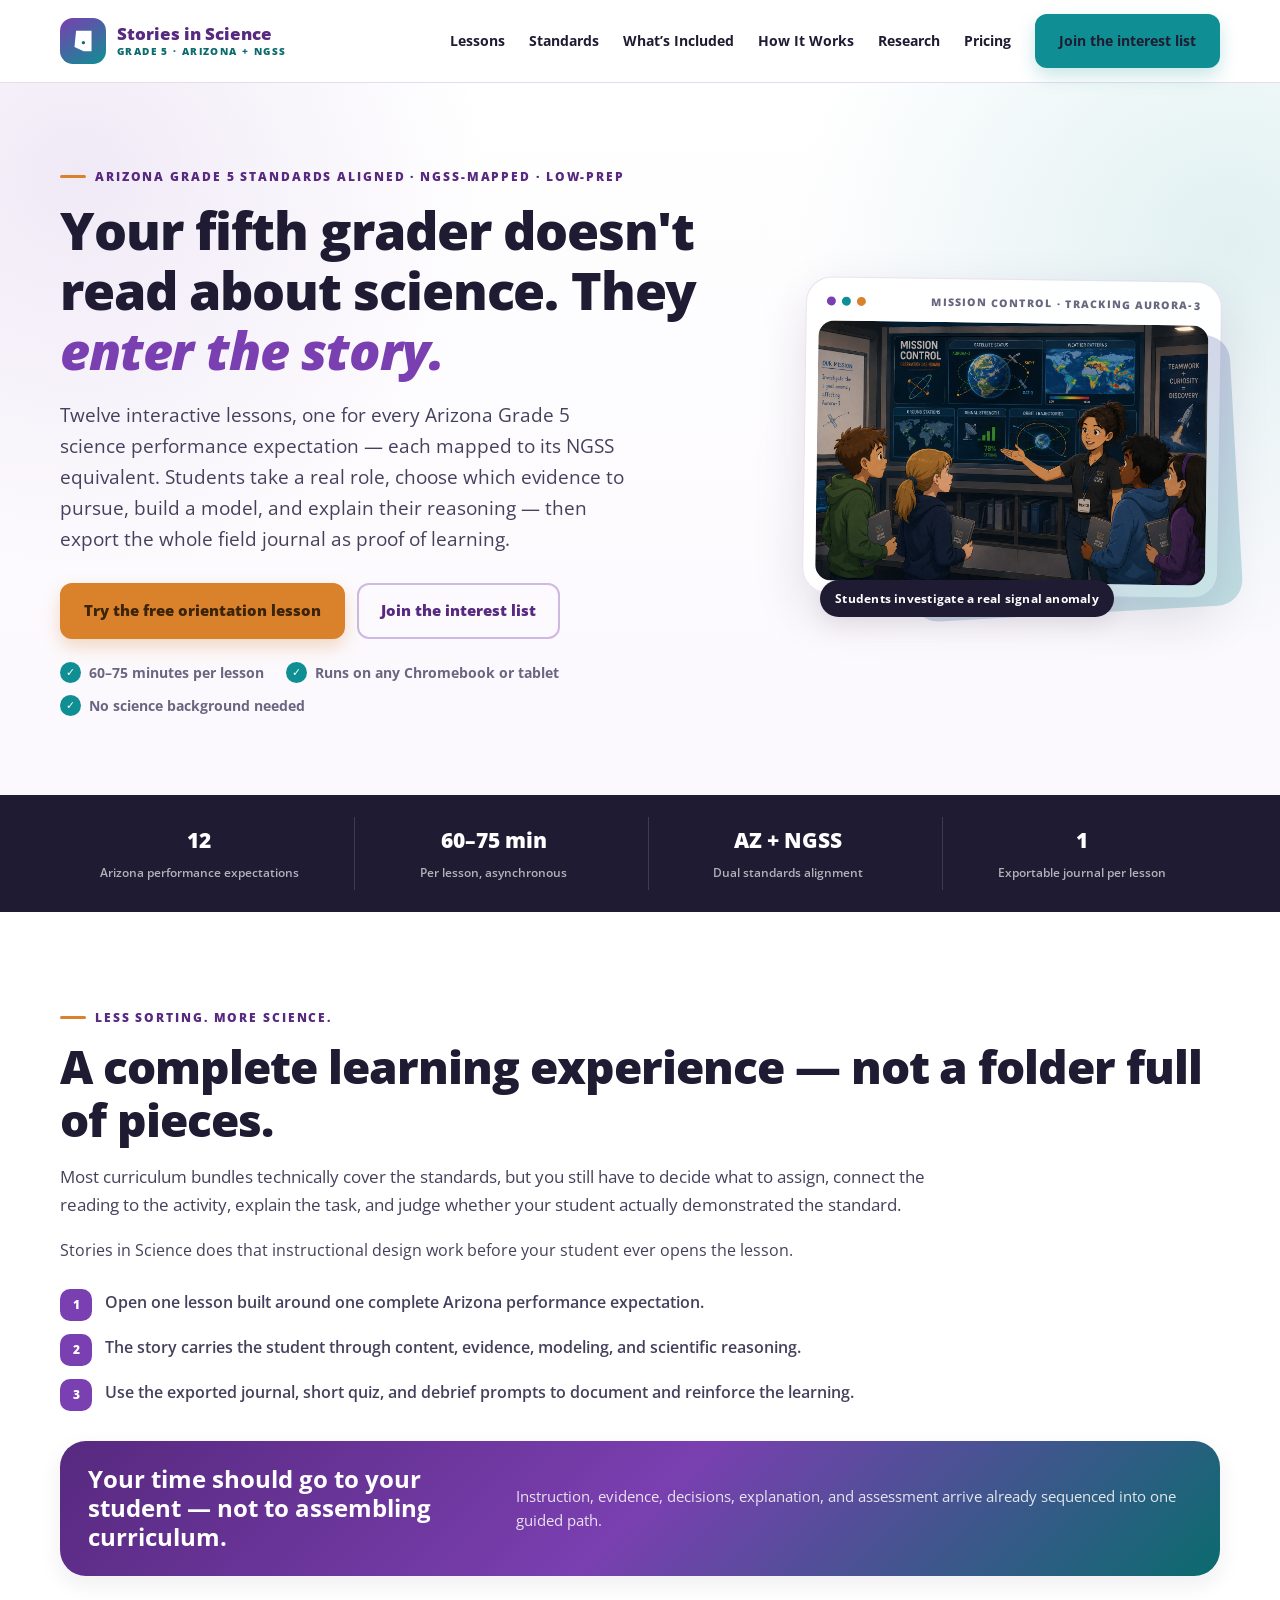
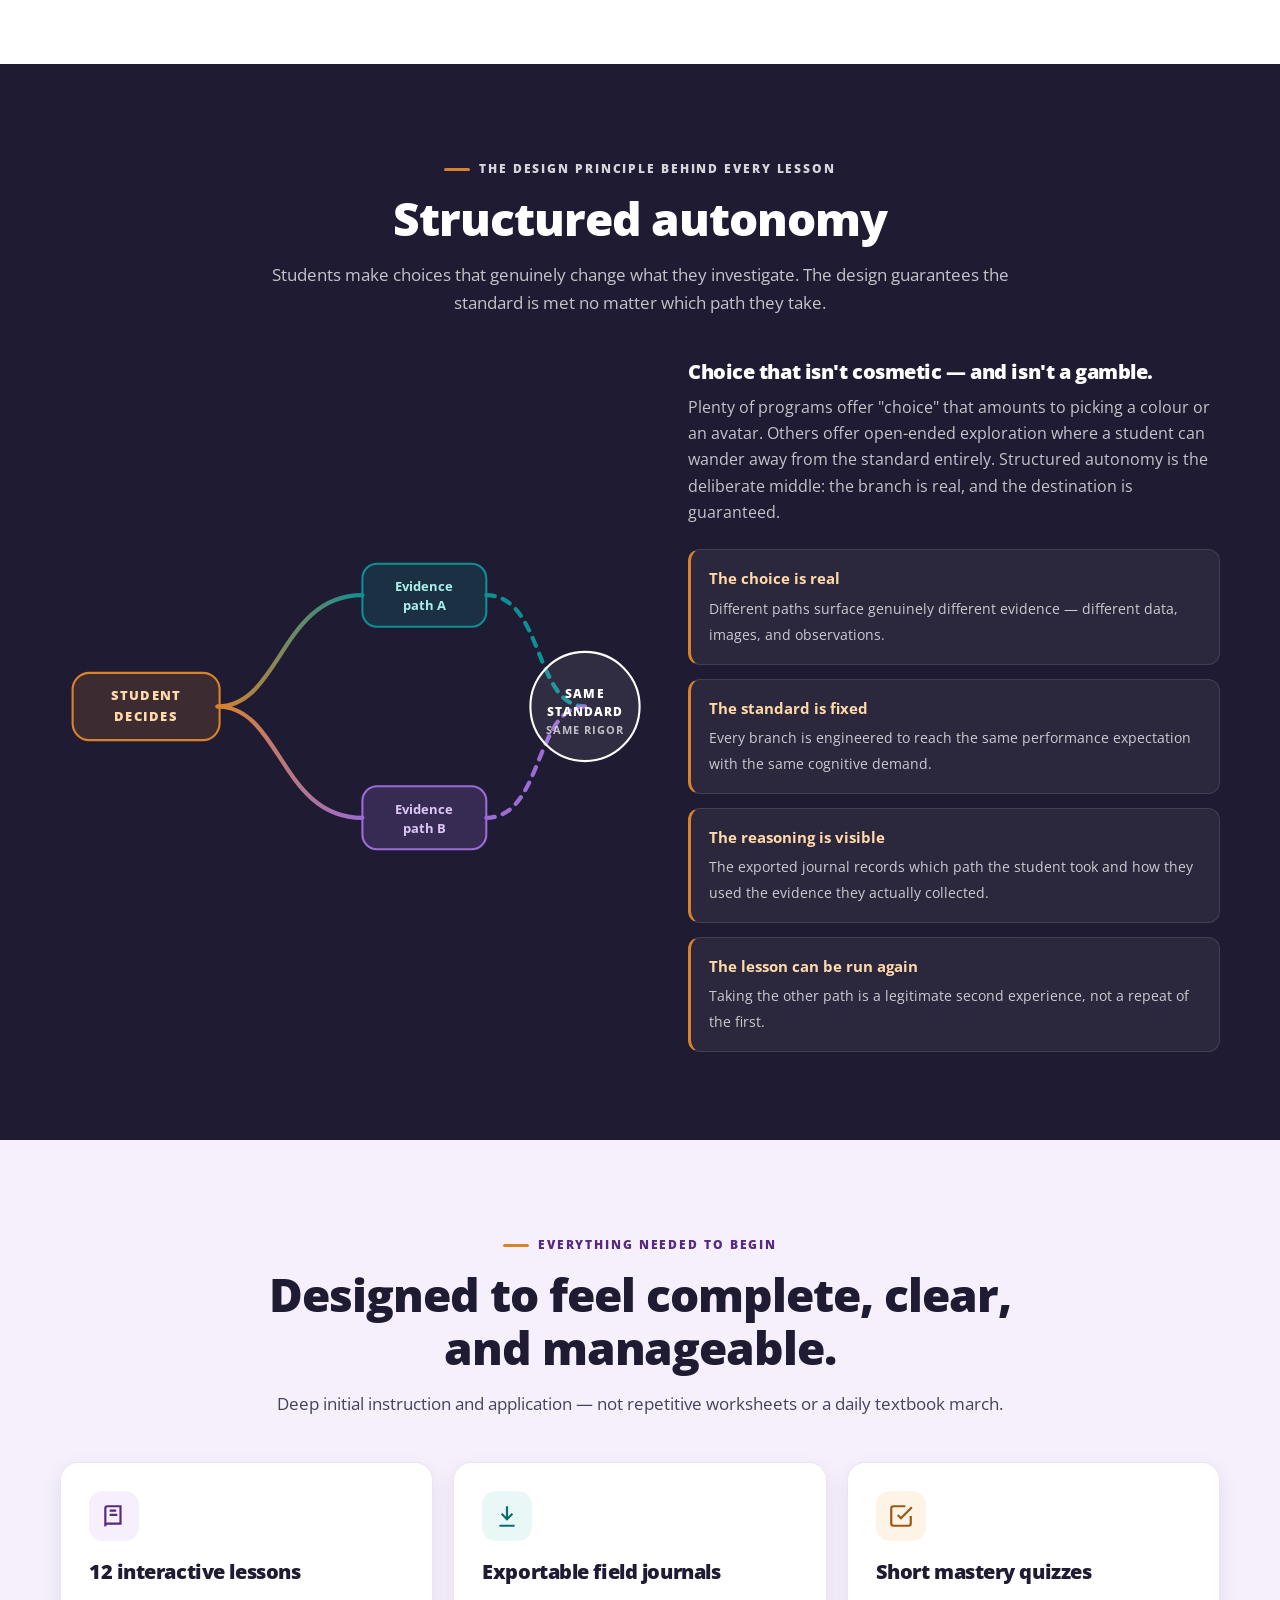
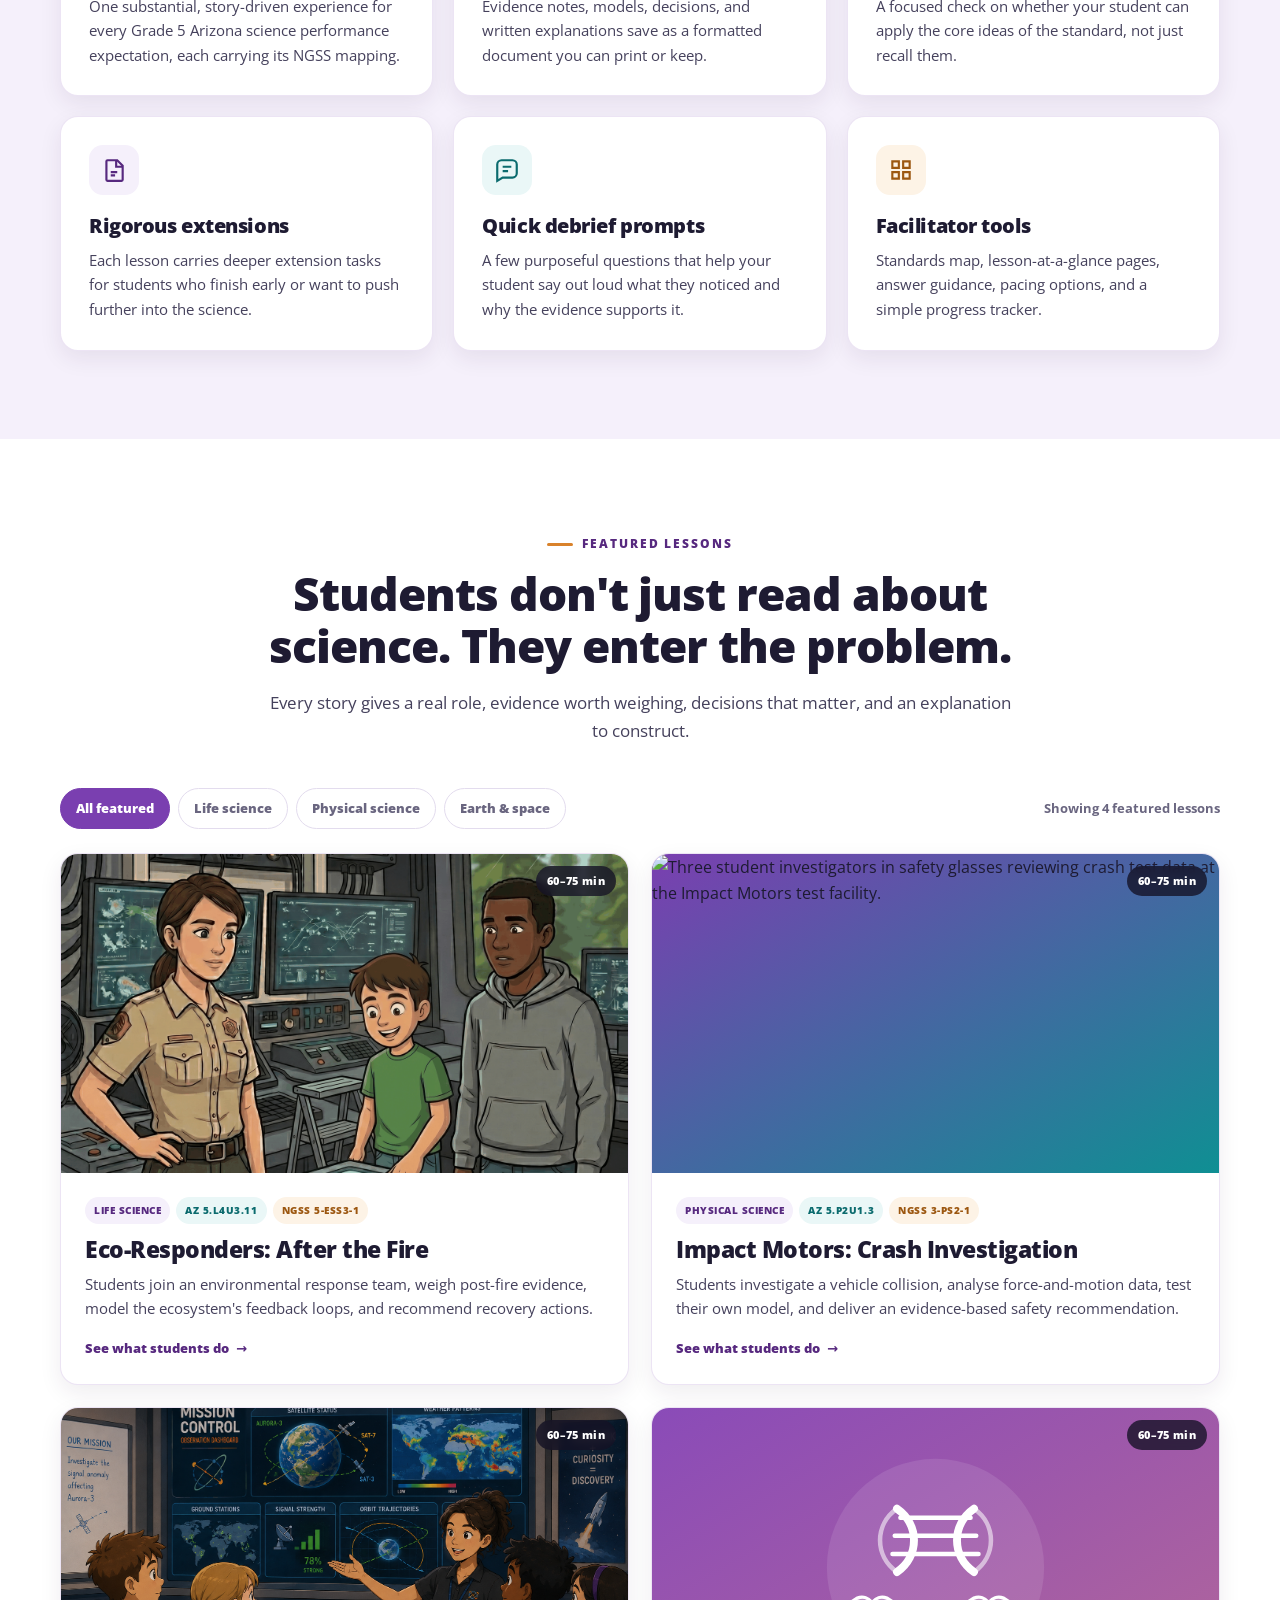
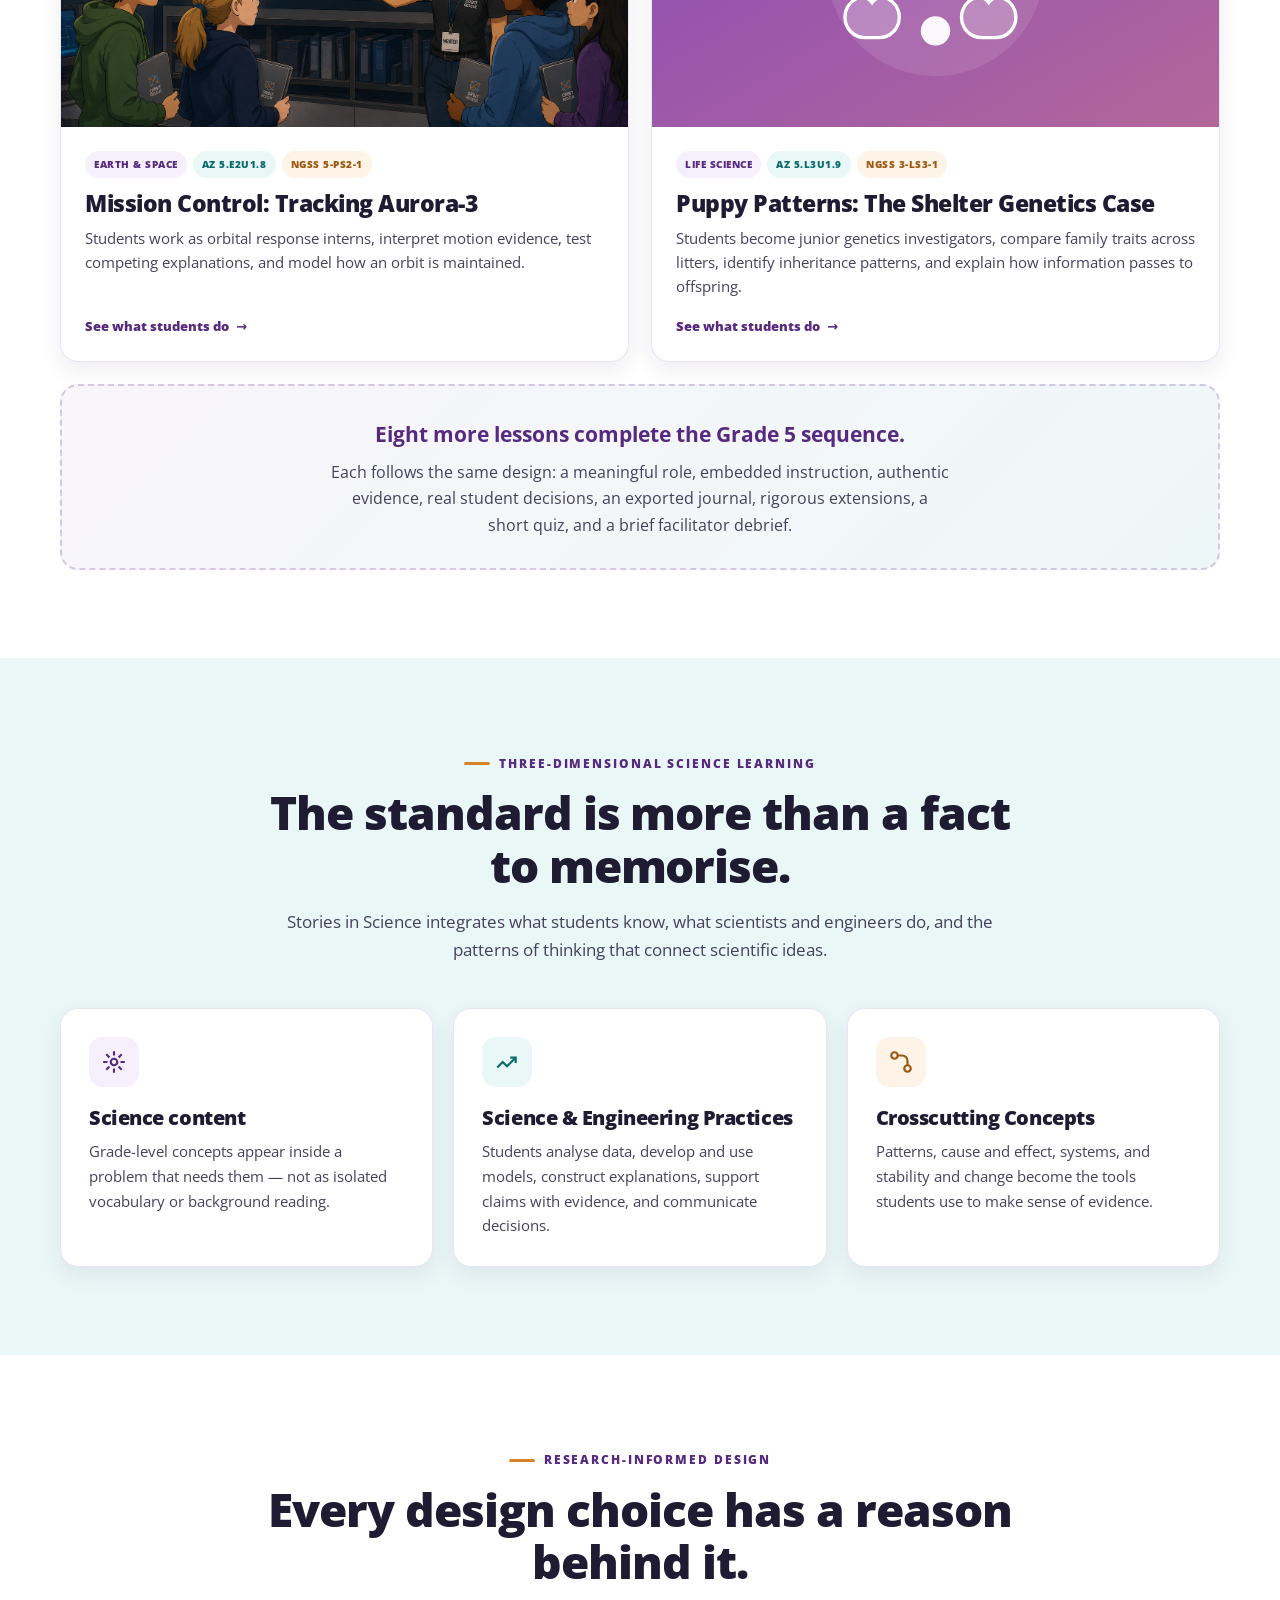
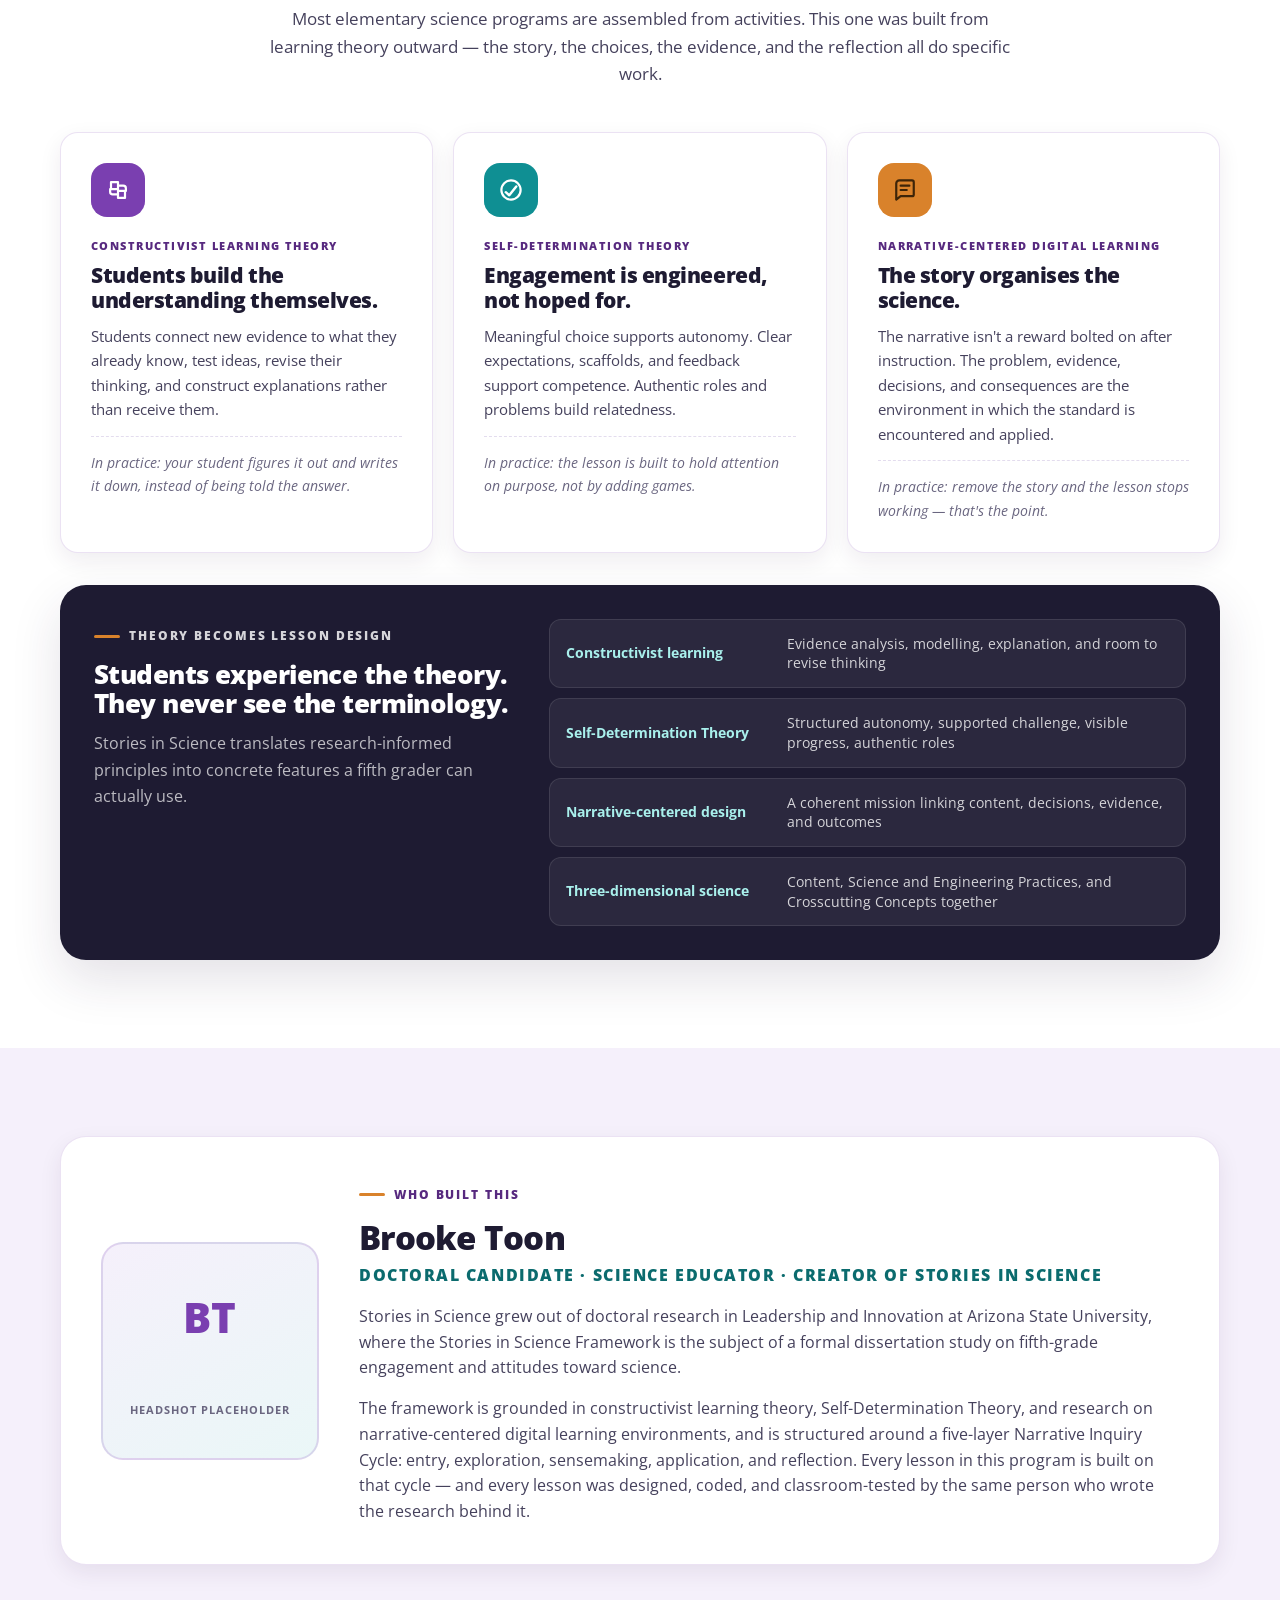
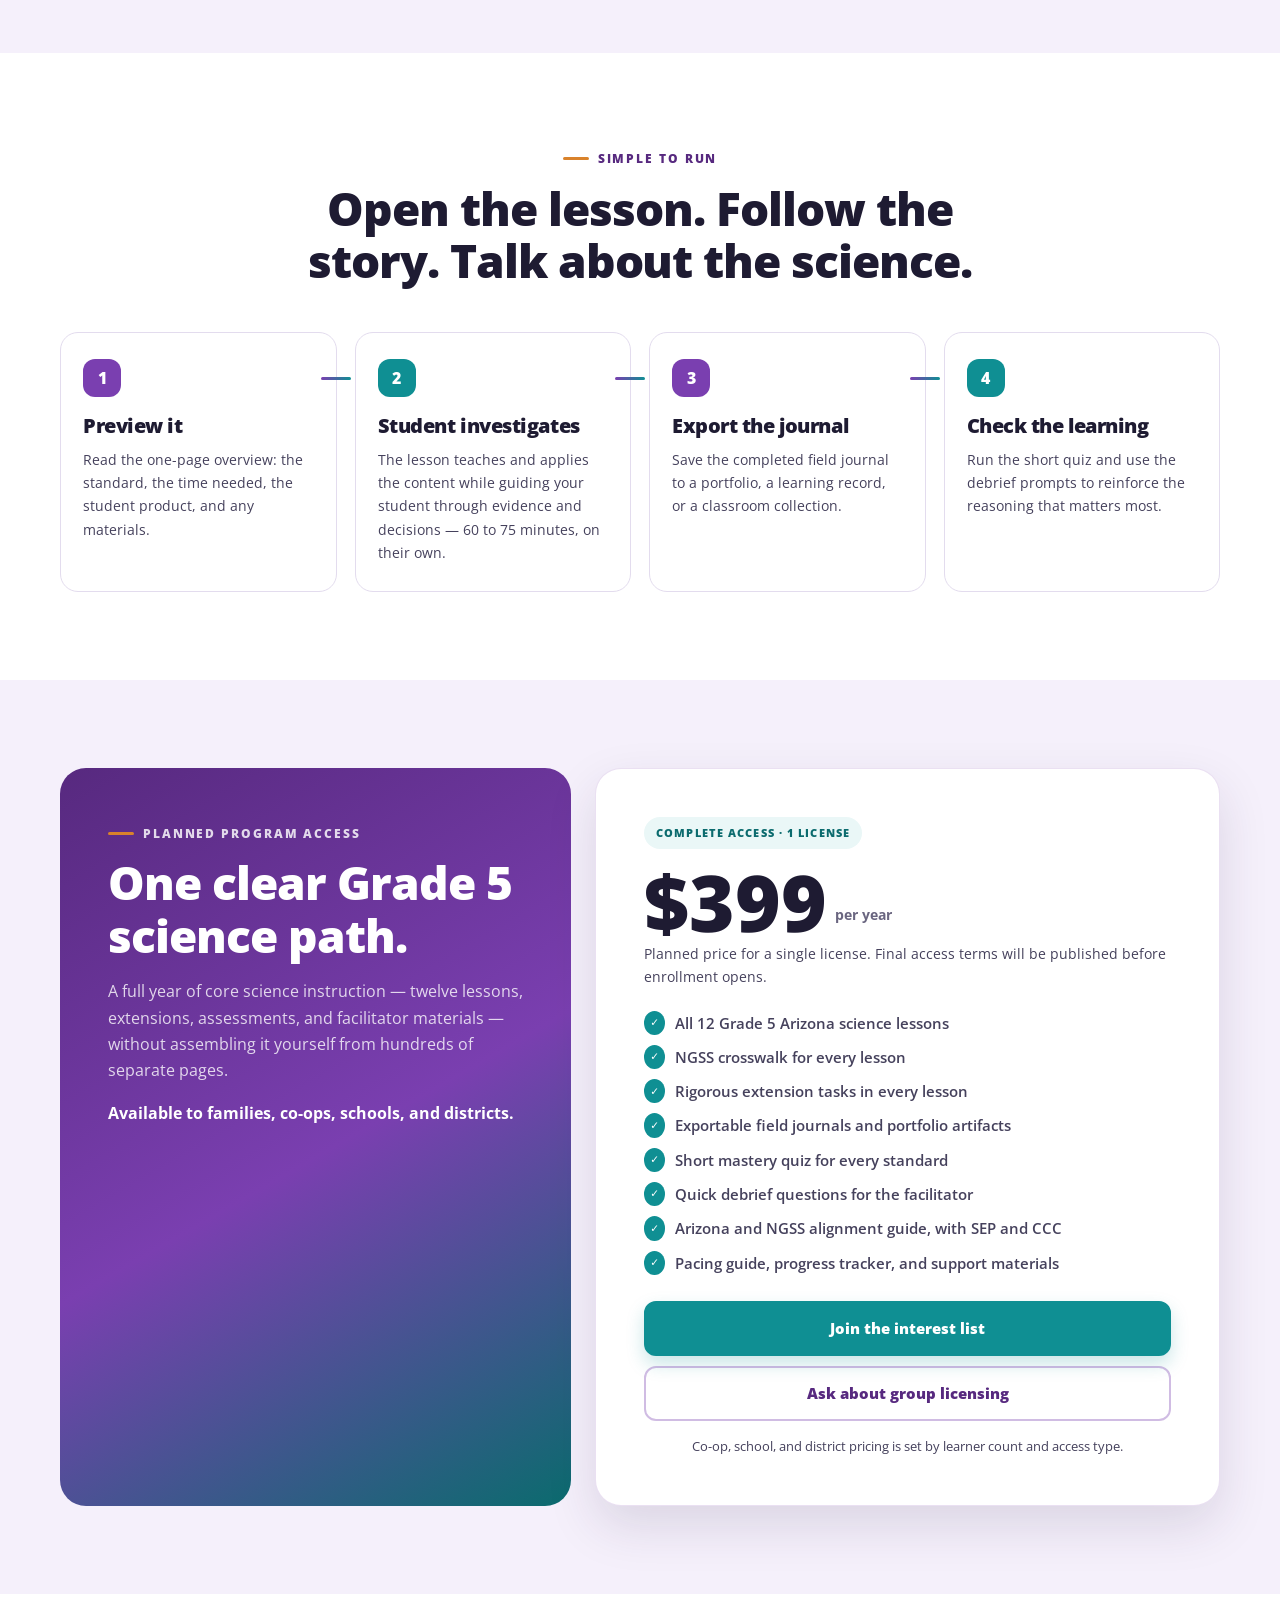
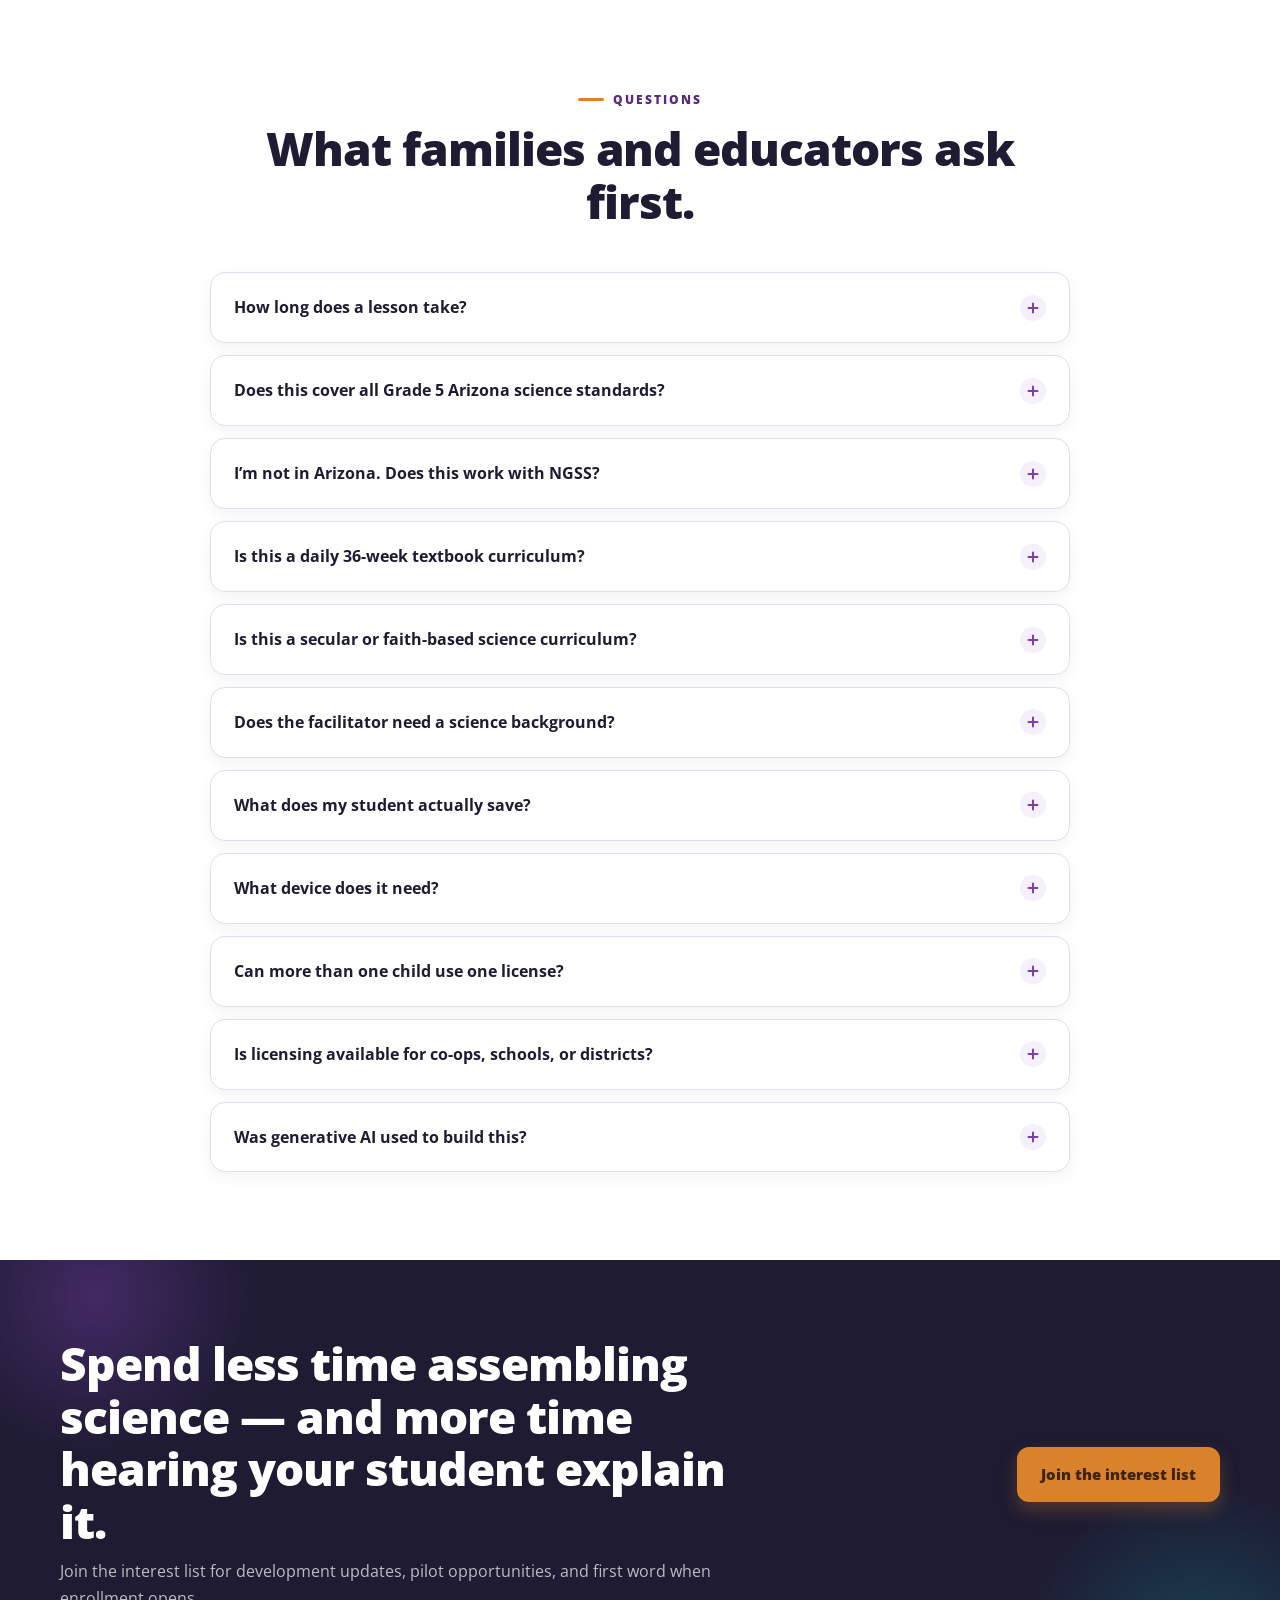
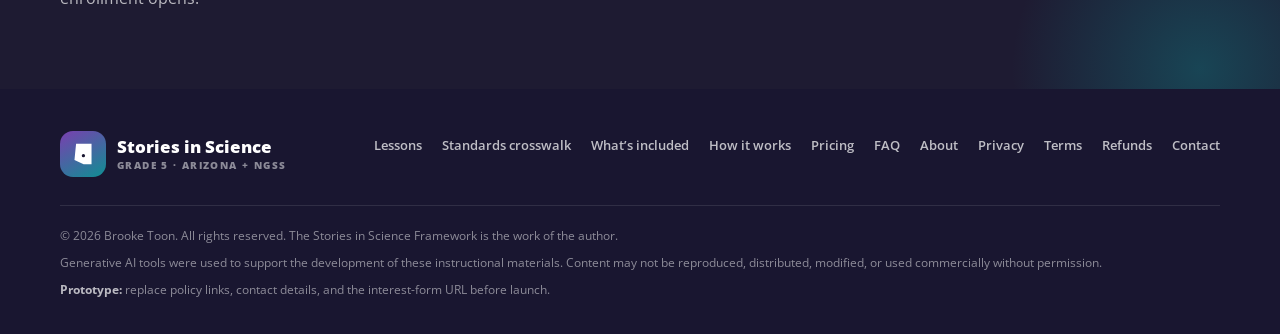
==== commit 20e6f0e5: "Rename index-2.html to index.html" ====
--- a/index.html
+++ b/index.html
@@ -577,6 +577,11 @@
           </article>
 
           <article class="faq-item">
+            <button class="faq-q" type="button" aria-expanded="false">Is this a secular or faith-based science curriculum?<span class="faq-icon" aria-hidden="true"></span></button>
+            <div class="faq-a"><div><p>Stories in Science is secular. Lessons teach science through evidence and reasoning, aligned to Arizona and NGSS standards, and cover topics such as heredity, ecosystems, and physical science as they appear in those standards. The program doesn&rsquo;t include religious content and doesn&rsquo;t take a position on matters of faith &mdash; those conversations are left to your family.</p></div></div>
+          </article>
+
+          <article class="faq-item">
             <button class="faq-q" type="button" aria-expanded="false">Does the facilitator need a science background?<span class="faq-icon" aria-hidden="true"></span></button>
             <div class="faq-a"><div><p>No. The lesson carries the instruction. You get a concise preview, response guidance, quiz information, and a few debrief questions — enough to have a good conversation about the science without teaching it yourself.</p></div></div>
           </article>
--- a/style.css
+++ b/style.css
@@ -646,6 +646,7 @@
 table.data .muted-row td { color: var(--muted); font-style: italic; }
 .code { font-family: ui-monospace, SFMono-Regular, Menlo, Consolas, monospace; font-size: .84rem; font-weight: 700; color: var(--purple-dark); white-space: nowrap; }
 .code-ngss { color: var(--teal-dark); }
+.code-ela { color: #8a4e0c; font-size: .78rem; }
 
 .pill {
   display: inline-block; padding: 4px 9px; border-radius: 99px;
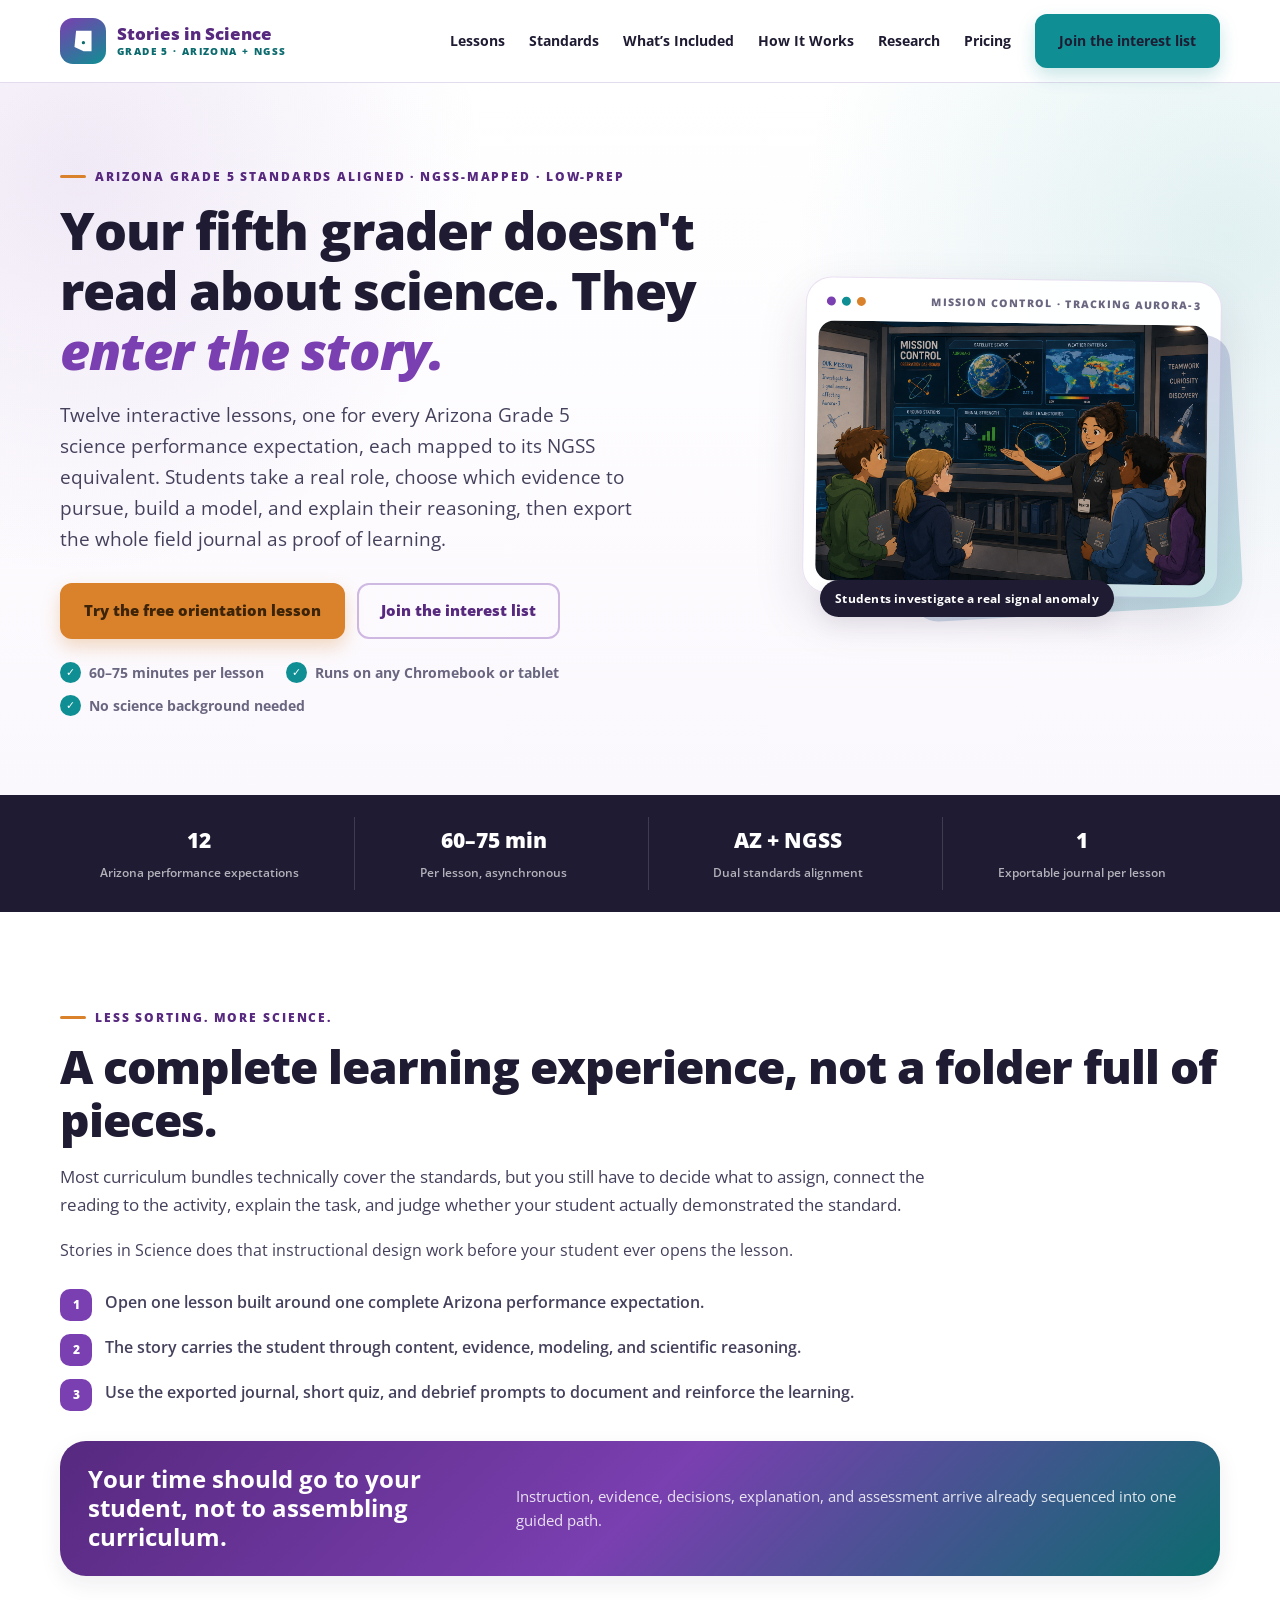
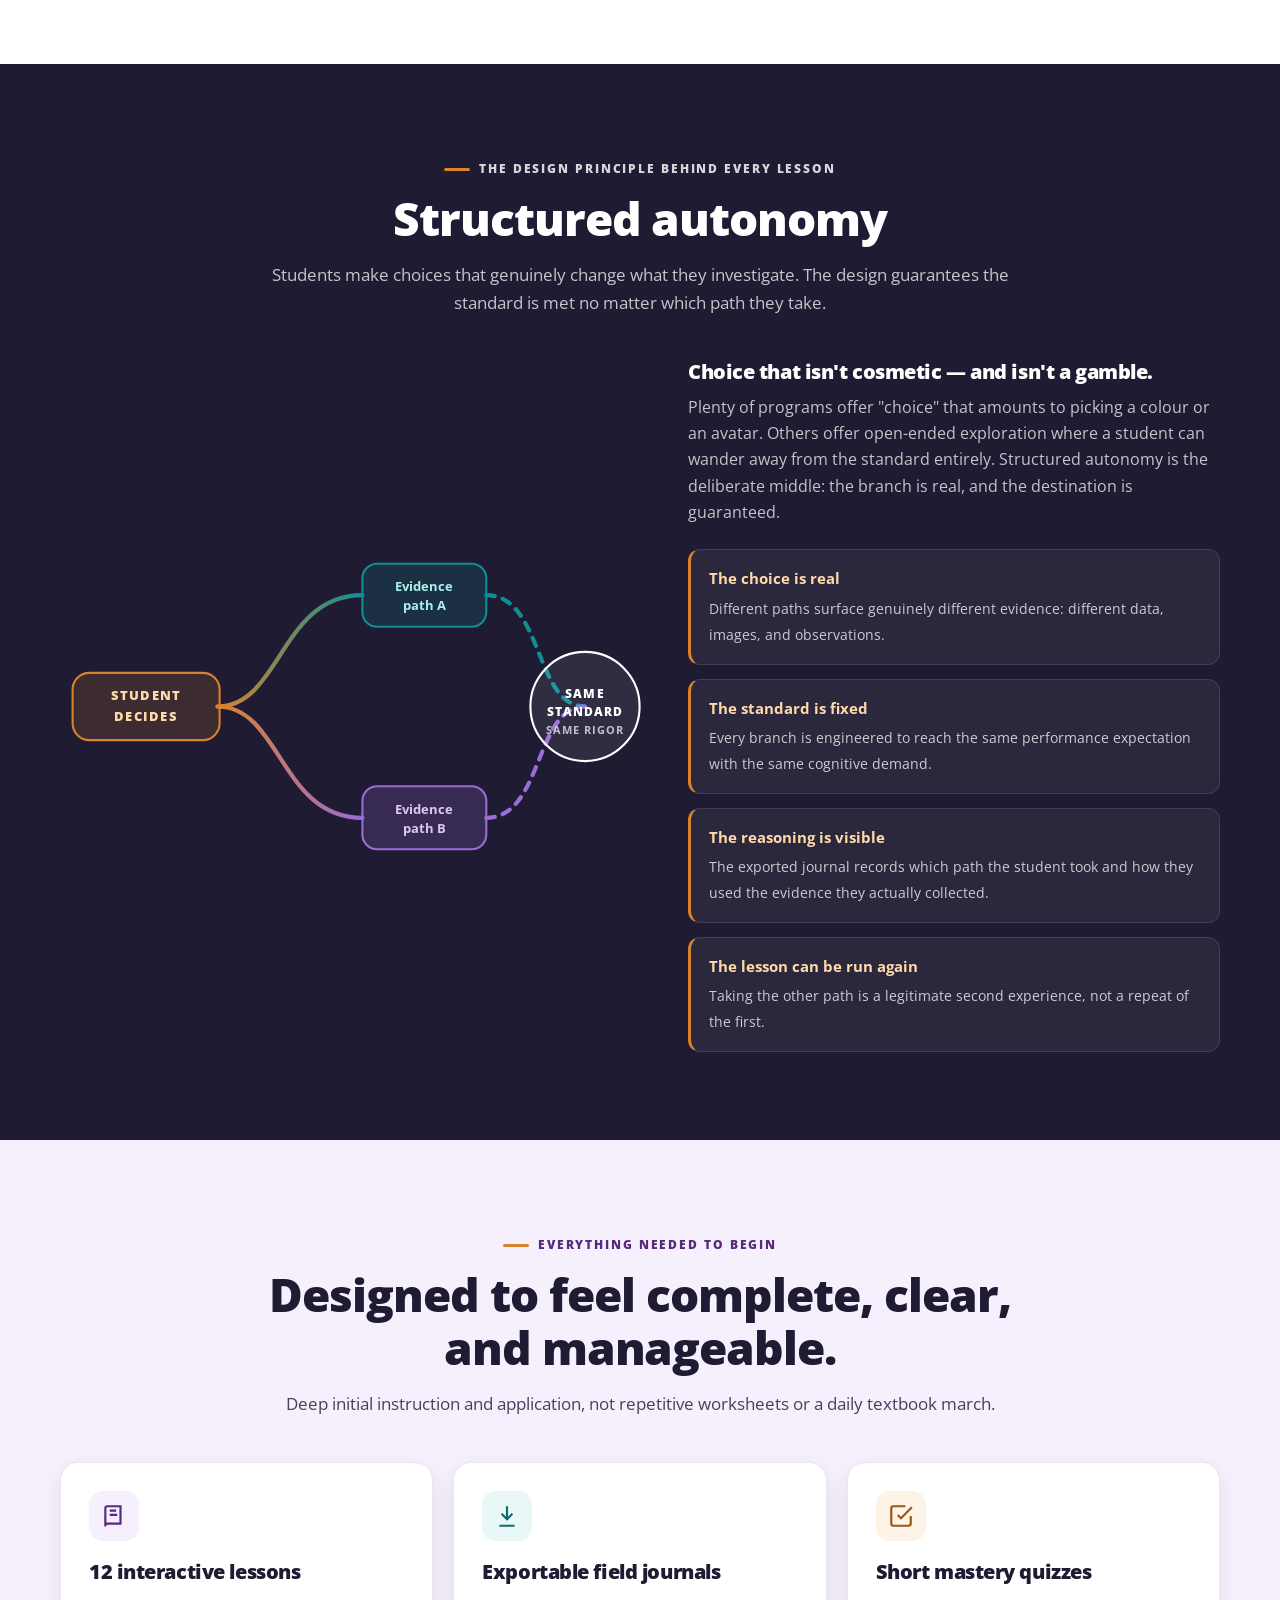
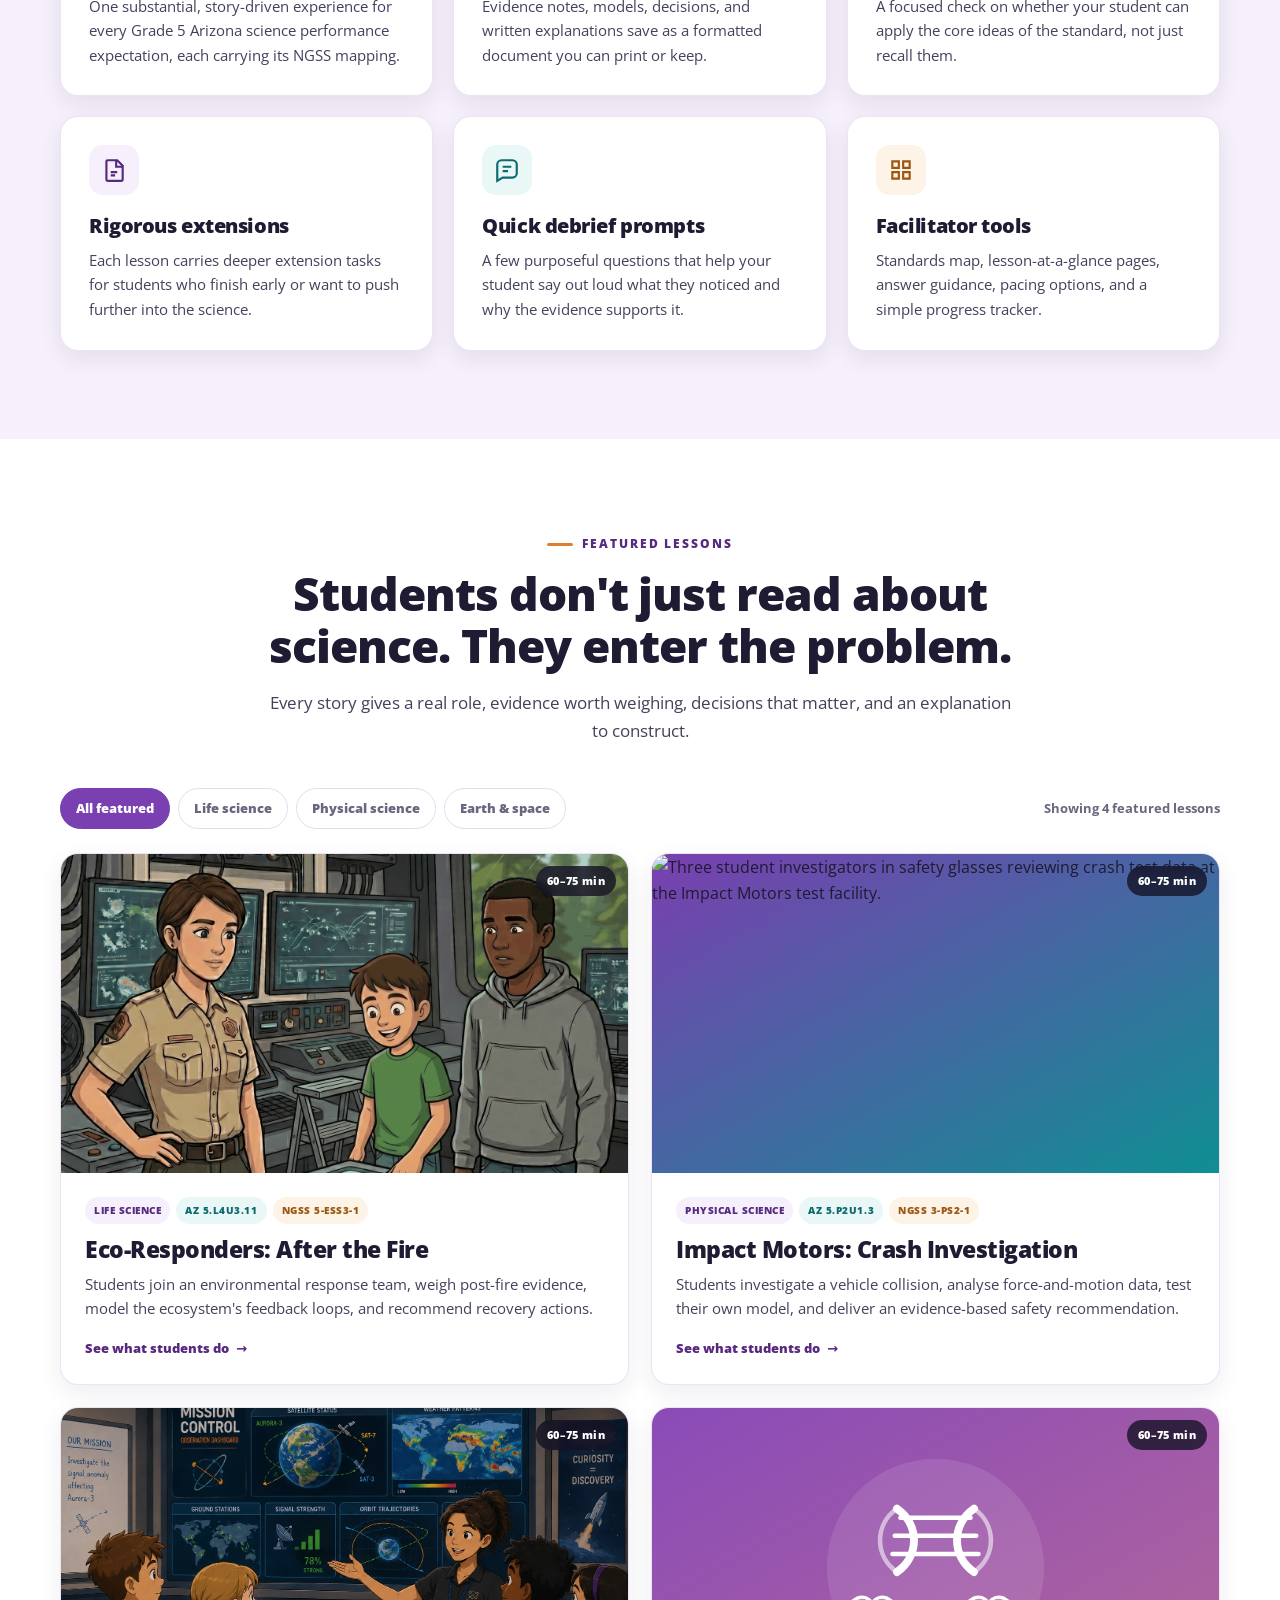
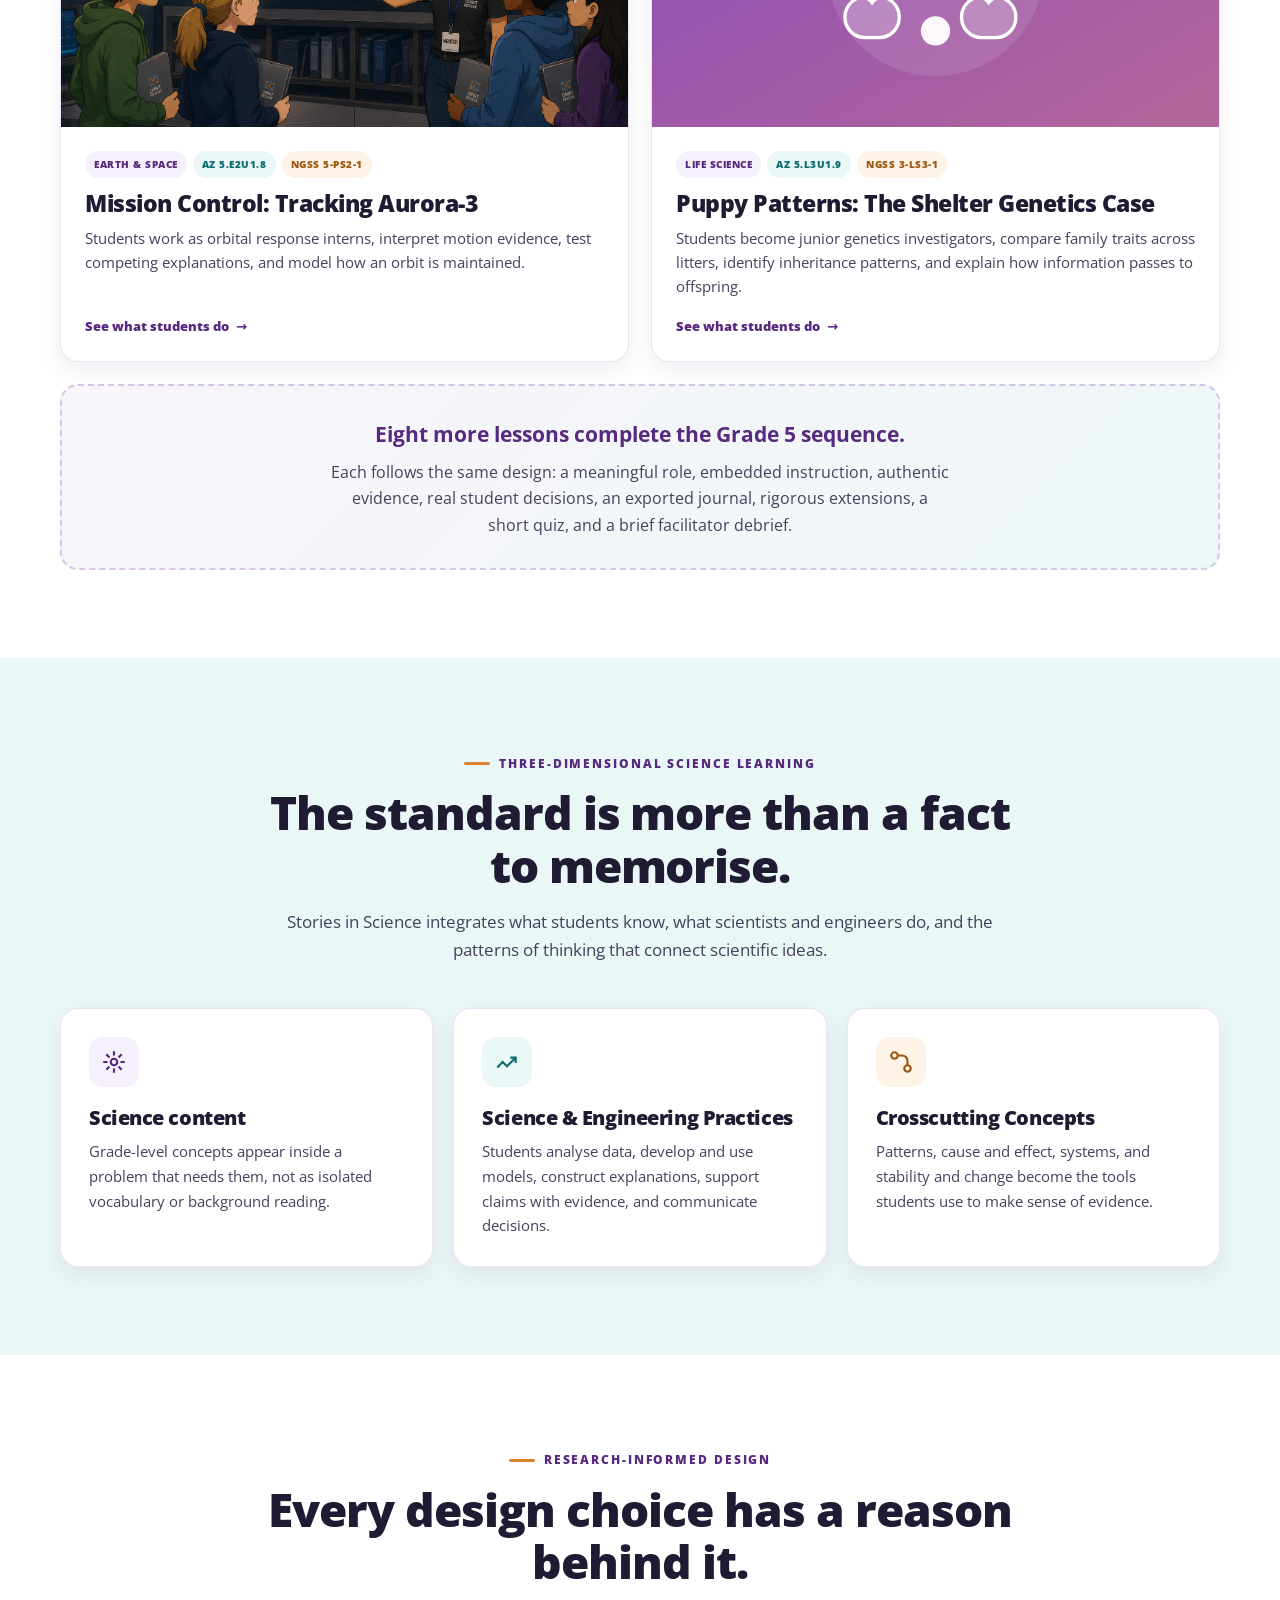
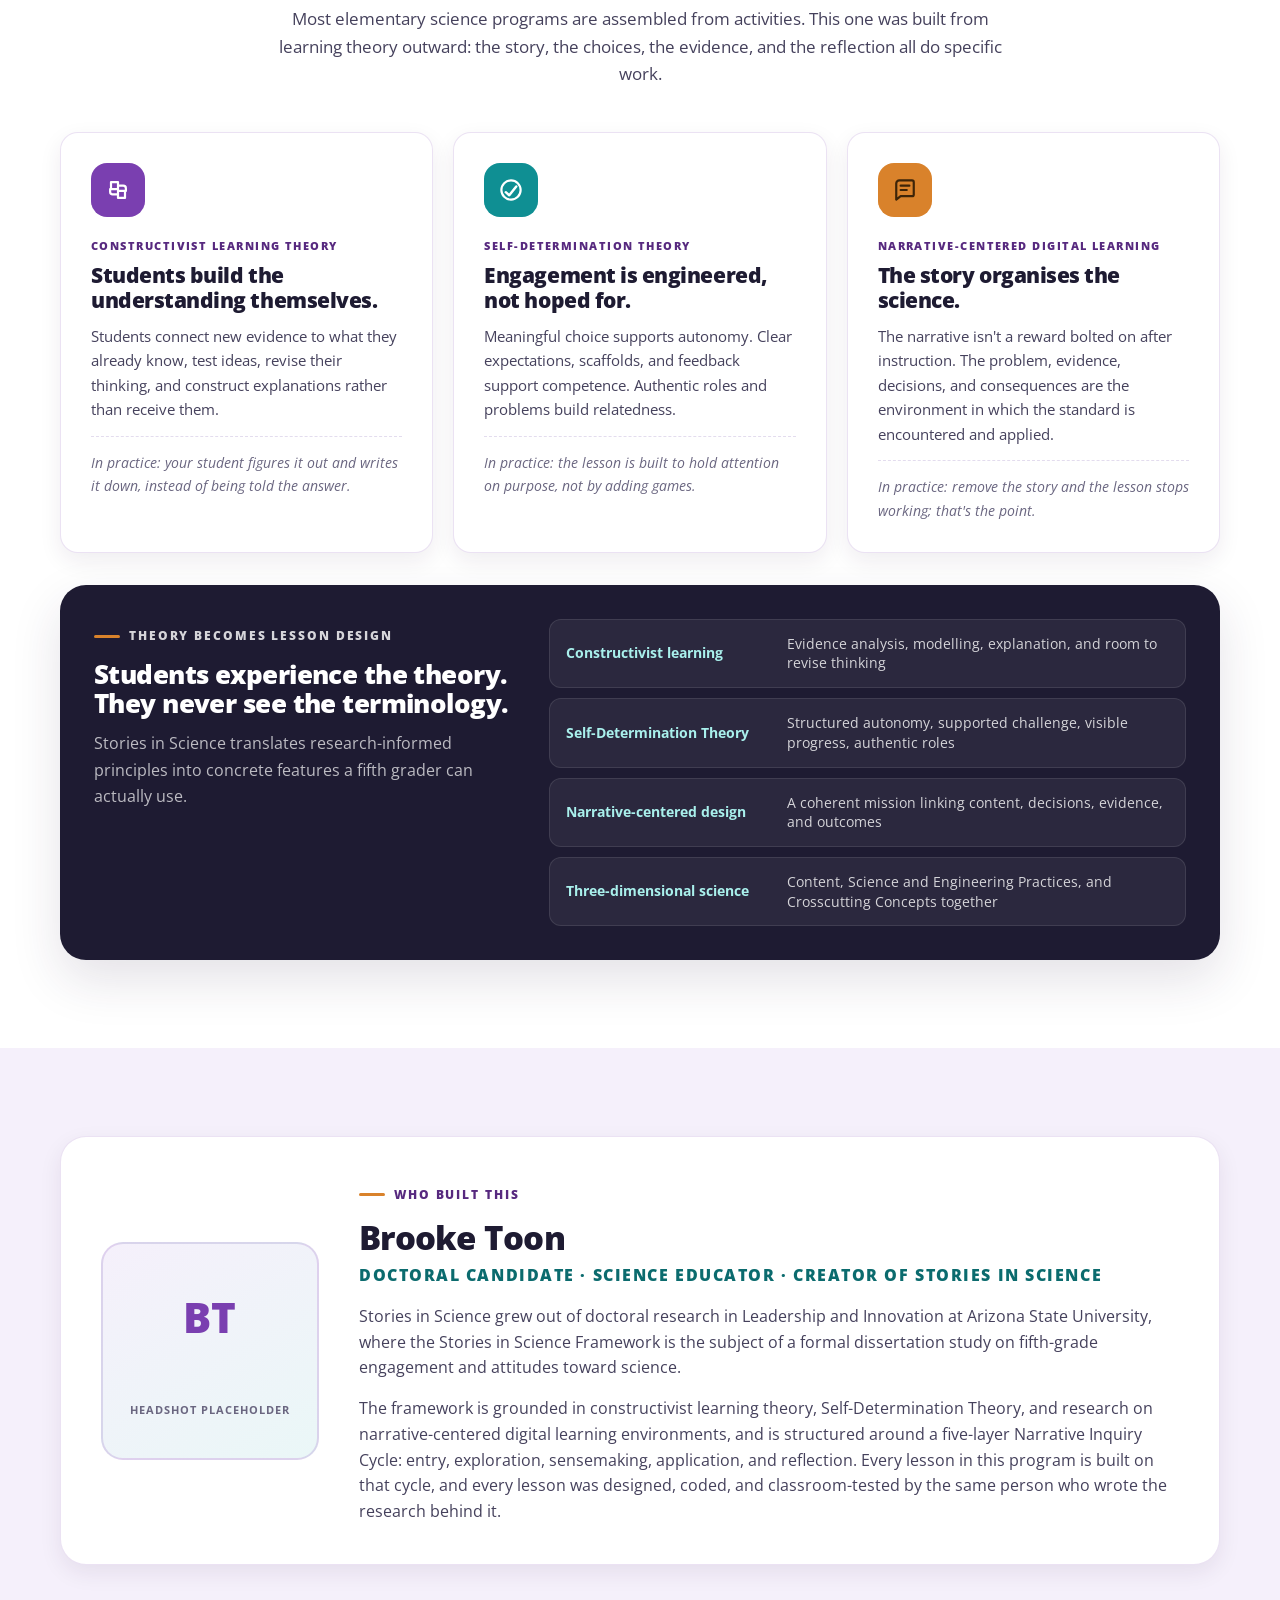
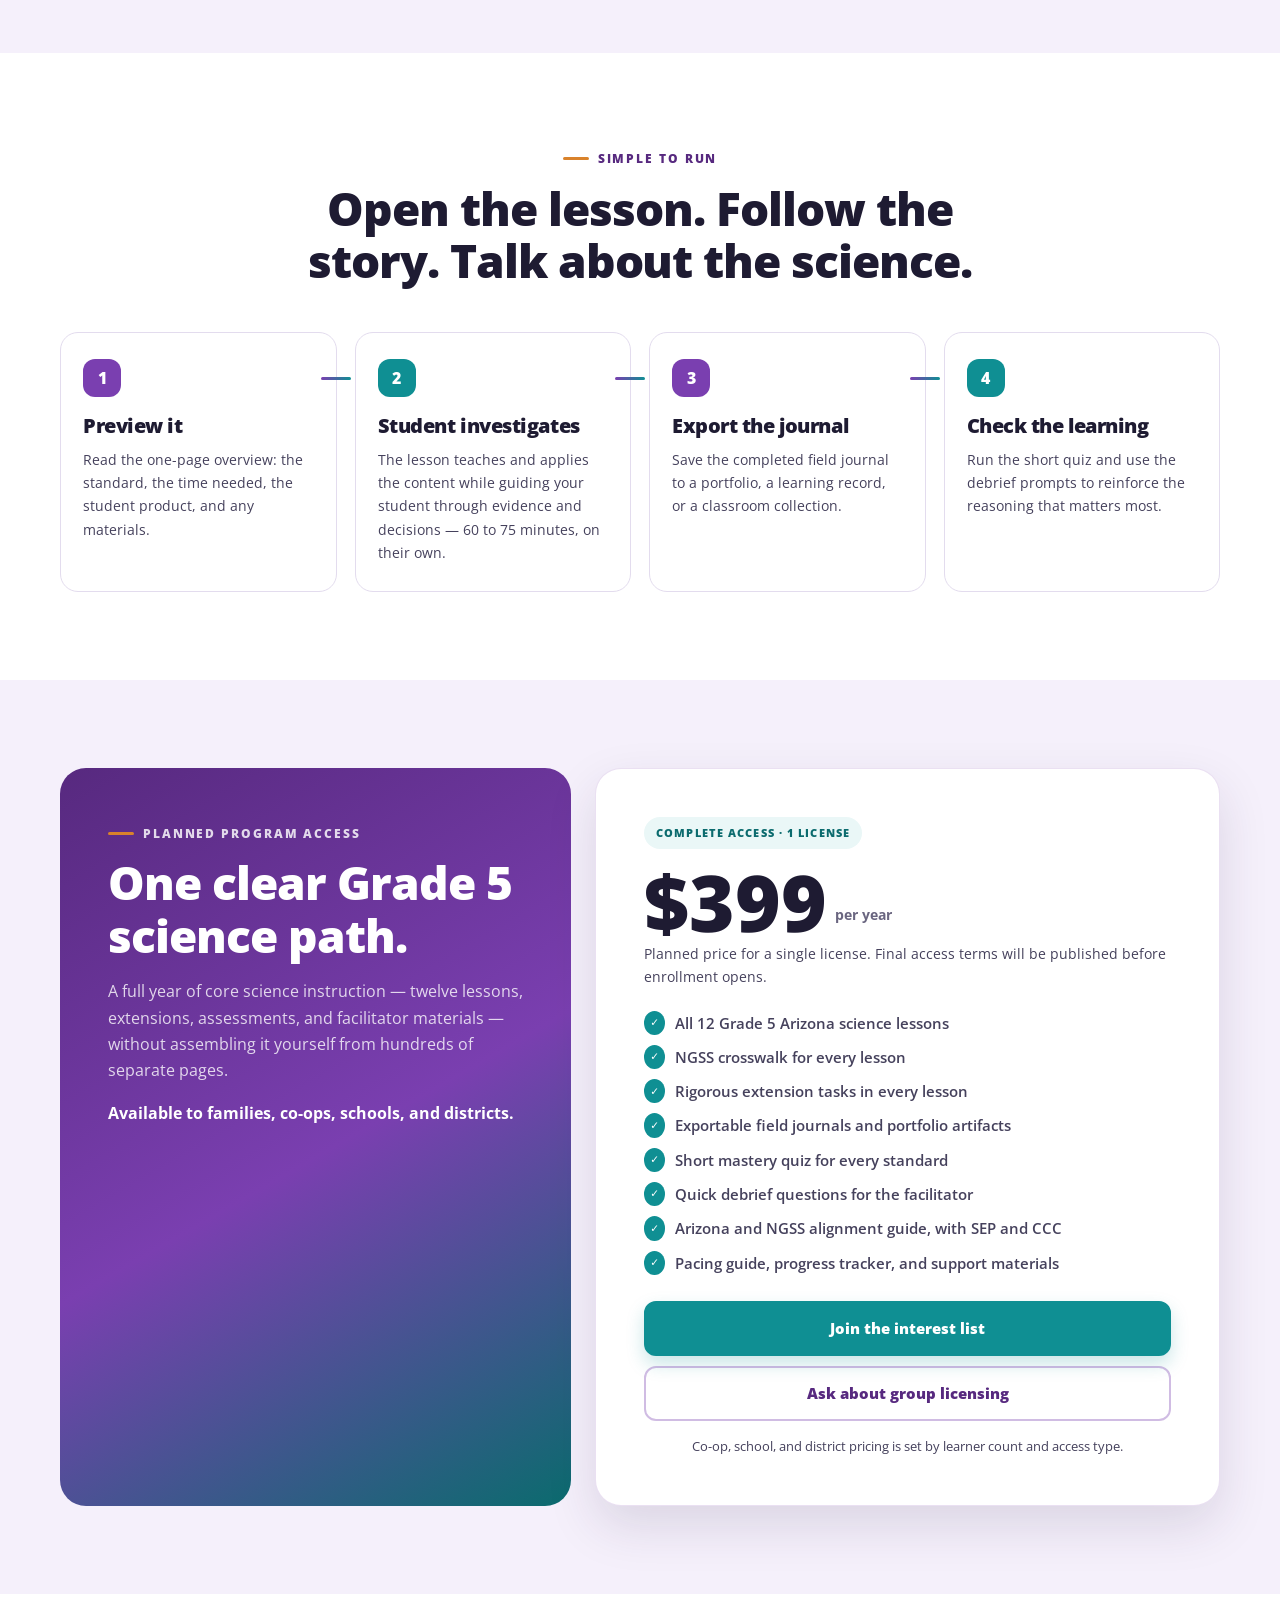
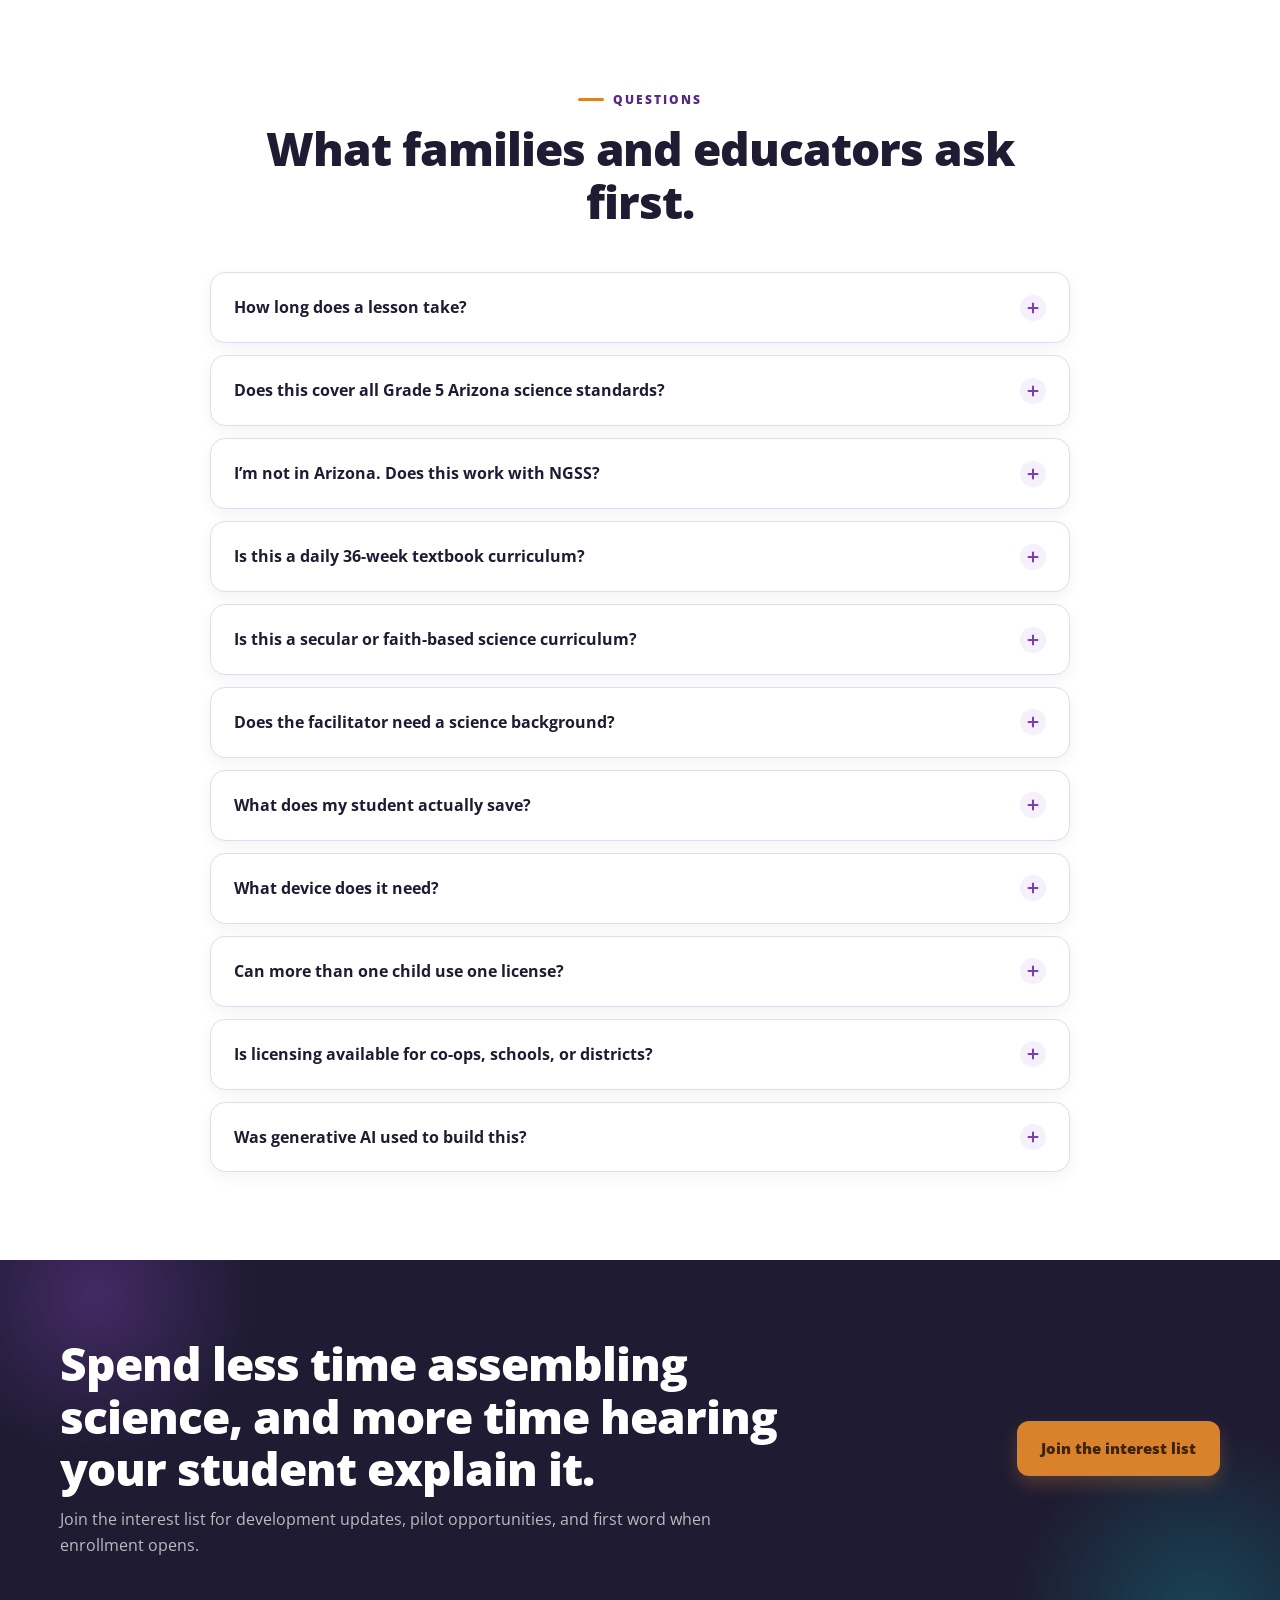
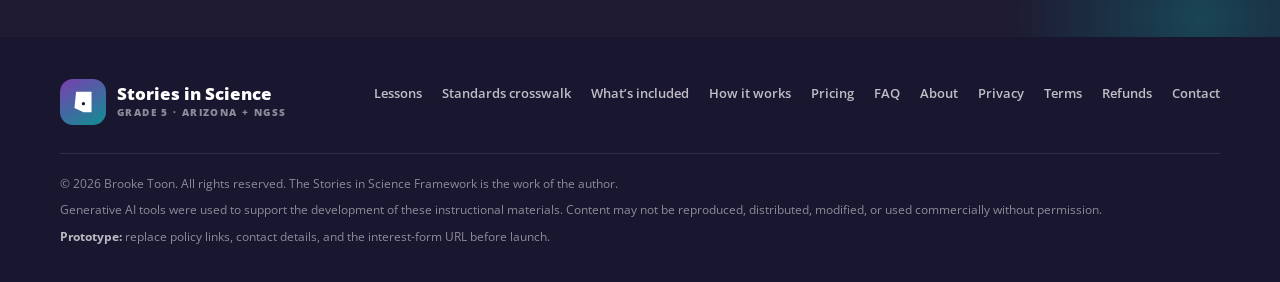
==== commit 9843b2ba: "Update index.html" ====
--- a/index.html
+++ b/index.html
@@ -71,9 +71,9 @@
           <span class="eyebrow">Arizona Grade 5 Standards Aligned · NGSS-mapped · Low-prep</span>
           <h1>Your fifth grader doesn't read about science. They <em>enter the story.</em></h1>
           <p class="hero-lead">
-            Twelve interactive lessons, one for every Arizona Grade 5 science performance expectation — each mapped to its NGSS equivalent.
+            Twelve interactive lessons, one for every Arizona Grade 5 science performance expectation, each mapped to its NGSS equivalent.
             Students take a real role, choose which evidence to pursue, build a model, and explain their
-            reasoning — then export the whole field journal as proof of learning.
+            reasoning, then export the whole field journal as proof of learning.
           </p>
           <div class="hero-actions">
             <a class="btn btn-amber js-sample" href="#sample">Try the free orientation lesson</a>
@@ -114,7 +114,7 @@
     <section class="section" id="why">
       <div class="container">
         <span class="eyebrow">Less sorting. More science.</span>
-        <h2>A complete learning experience — not a folder full of pieces.</h2>
+        <h2>A complete learning experience, not a folder full of pieces.</h2>
         <p class="lede">
           Most curriculum bundles technically cover the standards, but you still have to decide what to assign,
           connect the reading to the activity, explain the task, and judge whether your student actually
@@ -127,7 +127,7 @@
           <li><span class="num">3</span><span>Use the exported journal, short quiz, and debrief prompts to document and reinforce the learning.</span></li>
         </ol>
         <div class="callout">
-          <strong>Your time should go to your student — not to assembling curriculum.</strong>
+          <strong>Your time should go to your student, not to assembling curriculum.</strong>
           <span>Instruction, evidence, decisions, explanation, and assessment arrive already sequenced into one guided path.</span>
         </div>
       </div>
@@ -197,7 +197,7 @@
             <ul class="autonomy-points">
               <li>
                 <strong>The choice is real</strong>
-                <span>Different paths surface genuinely different evidence — different data, images, and observations.</span>
+                <span>Different paths surface genuinely different evidence: different data, images, and observations.</span>
               </li>
               <li>
                 <strong>The standard is fixed</strong>
@@ -223,7 +223,7 @@
         <div class="section-head">
           <span class="eyebrow">Everything needed to begin</span>
           <h2>Designed to feel complete, clear, and manageable.</h2>
-          <p>Deep initial instruction and application — not repetitive worksheets or a daily textbook march.</p>
+          <p>Deep initial instruction and application, not repetitive worksheets or a daily textbook march.</p>
         </div>
 
         <div class="cards-3">
@@ -375,7 +375,7 @@
           <article class="card">
             <div class="card-icon" aria-hidden="true"><svg viewBox="0 0 24 24" fill="none" stroke="currentColor" stroke-width="2"><circle cx="12" cy="12" r="3"/><path d="M12 2v4M12 18v4M4.9 4.9l2.9 2.9M16.2 16.2l2.9 2.9M2 12h4M18 12h4M4.9 19.1l2.9-2.9M16.2 7.8l2.9-2.9"/></svg></div>
             <h3>Science content</h3>
-            <p>Grade-level concepts appear inside a problem that needs them — not as isolated vocabulary or background reading.</p>
+            <p>Grade-level concepts appear inside a problem that needs them, not as isolated vocabulary or background reading.</p>
           </article>
           <article class="card">
             <div class="card-icon" aria-hidden="true"><svg viewBox="0 0 24 24" fill="none" stroke="currentColor" stroke-width="2"><path d="M3 17l5-5 4 4 8-8"/><path d="M15 8h5v5"/></svg></div>
@@ -399,7 +399,7 @@
           <h2>Every design choice has a reason behind it.</h2>
           <p>
             Most elementary science programs are assembled from activities. This one was built from learning
-            theory outward — the story, the choices, the evidence, and the reflection all do specific work.
+            theory outward: the story, the choices, the evidence, and the reflection all do specific work.
           </p>
         </div>
 
@@ -425,7 +425,7 @@
             <span class="theory-name">Narrative-Centered Digital Learning</span>
             <h3>The story organises the science.</h3>
             <p>The narrative isn't a reward bolted on after instruction. The problem, evidence, decisions, and consequences are the environment in which the standard is encountered and applied.</p>
-            <span class="theory-plain">In practice: remove the story and the lesson stops working — that's the point.</span>
+            <span class="theory-plain">In practice: remove the story and the lesson stops working; that's the point.</span>
           </article>
         </div>
 
@@ -474,7 +474,7 @@
               The framework is grounded in constructivist learning theory, Self-Determination Theory, and
               research on narrative-centered digital learning environments, and is structured around a
               five-layer Narrative Inquiry Cycle: entry, exploration, sensemaking, application, and reflection.
-              Every lesson in this program is built on that cycle — and every lesson was designed, coded, and
+              Every lesson in this program is built on that cycle, and every lesson was designed, coded, and
               classroom-tested by the same person who wrote the research behind it.
             </p>
           </div>
@@ -618,7 +618,7 @@
     <section class="final" id="interest">
       <div class="container final-inner">
         <div>
-          <h2>Spend less time assembling science — and more time hearing your student explain it.</h2>
+          <h2>Spend less time assembling science, and more time hearing your student explain it.</h2>
           <p>Join the interest list for development updates, pilot opportunities, and first word when enrollment opens.</p>
         </div>
         <a class="btn btn-amber js-interest" href="#interest">Join the interest list</a>
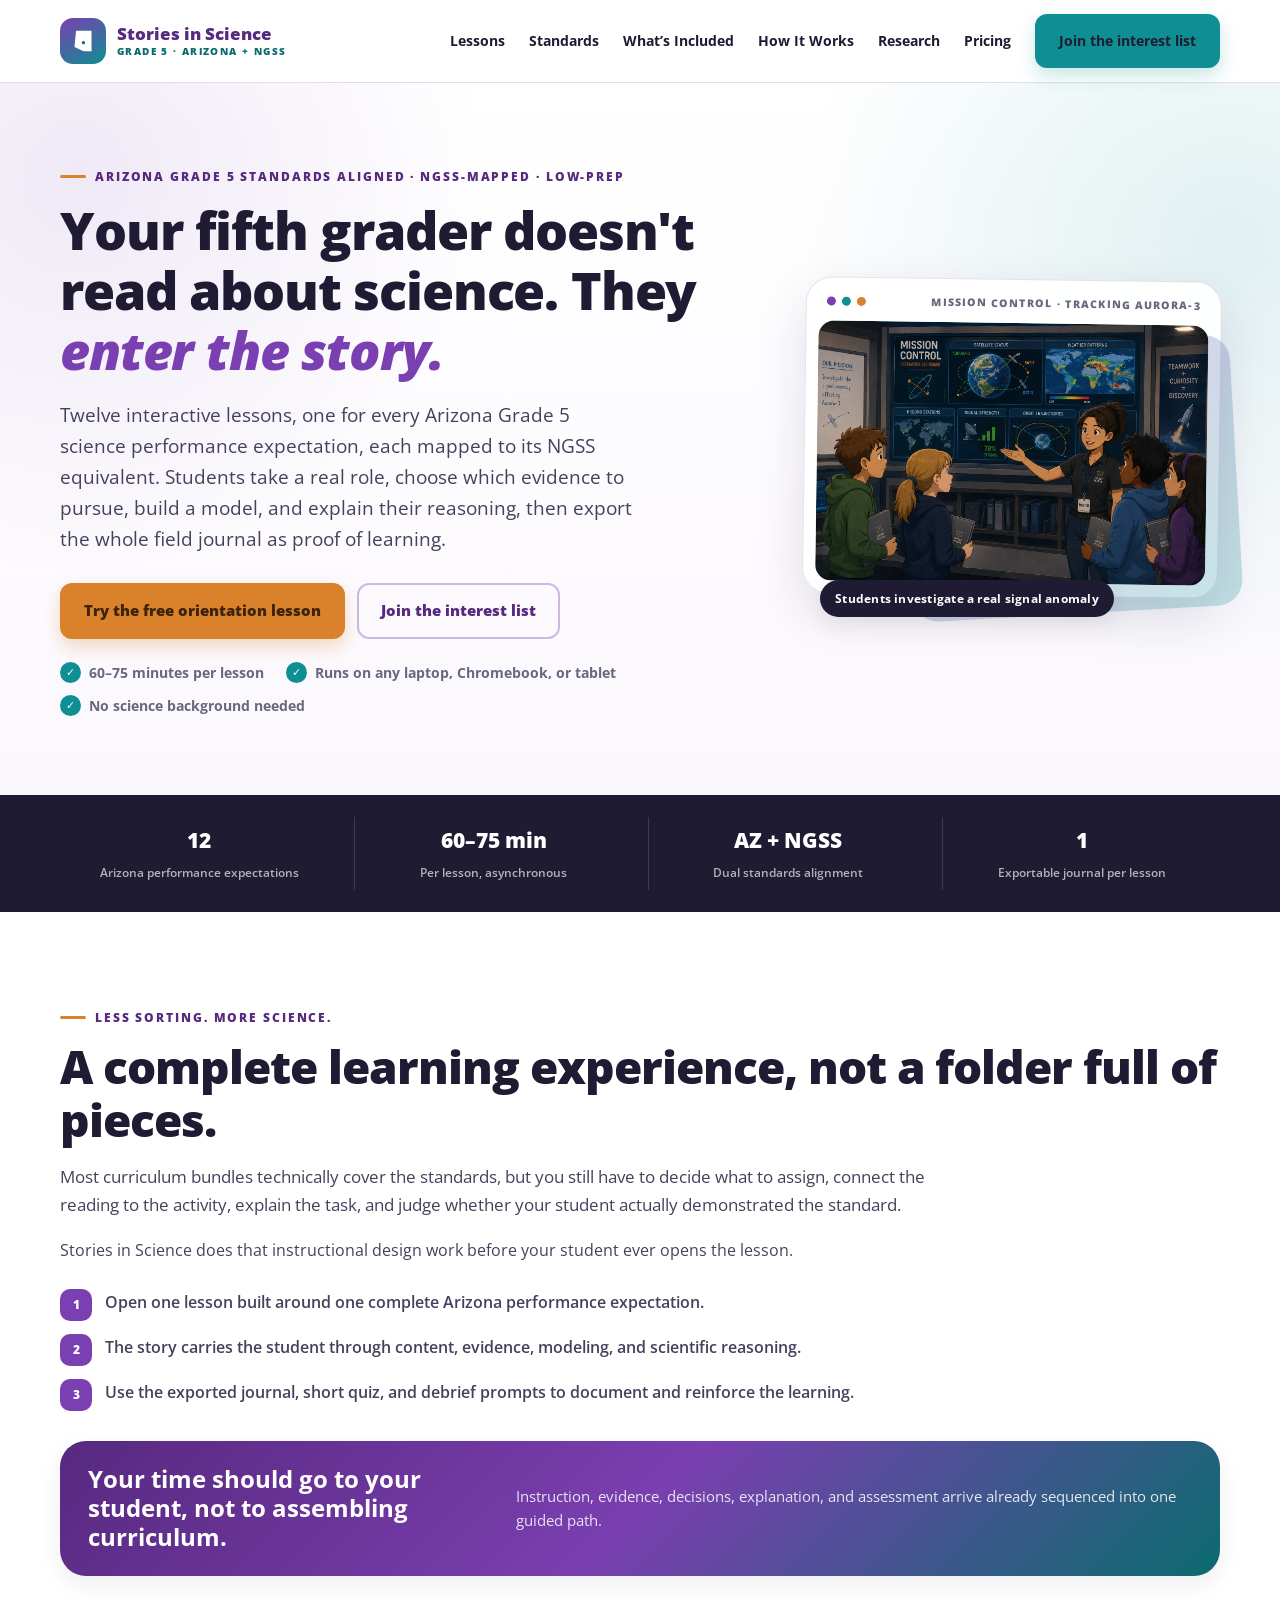
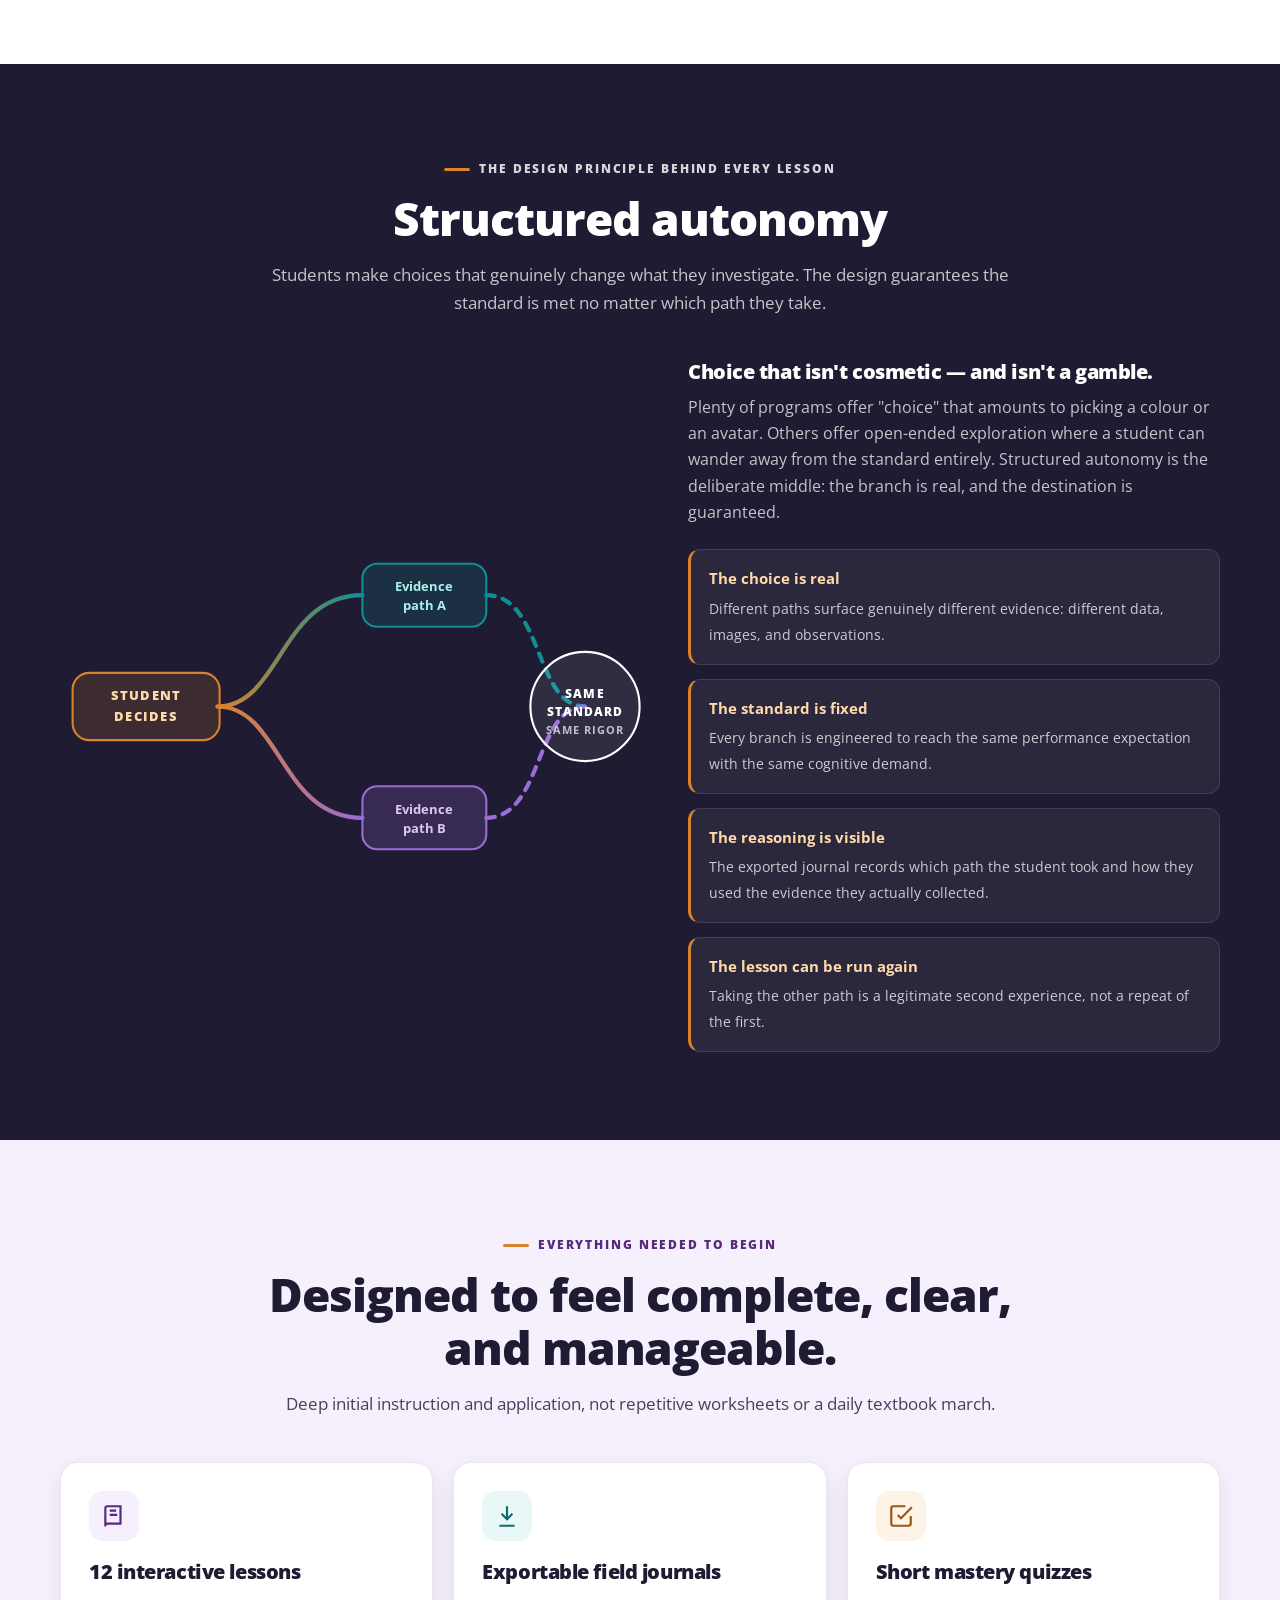
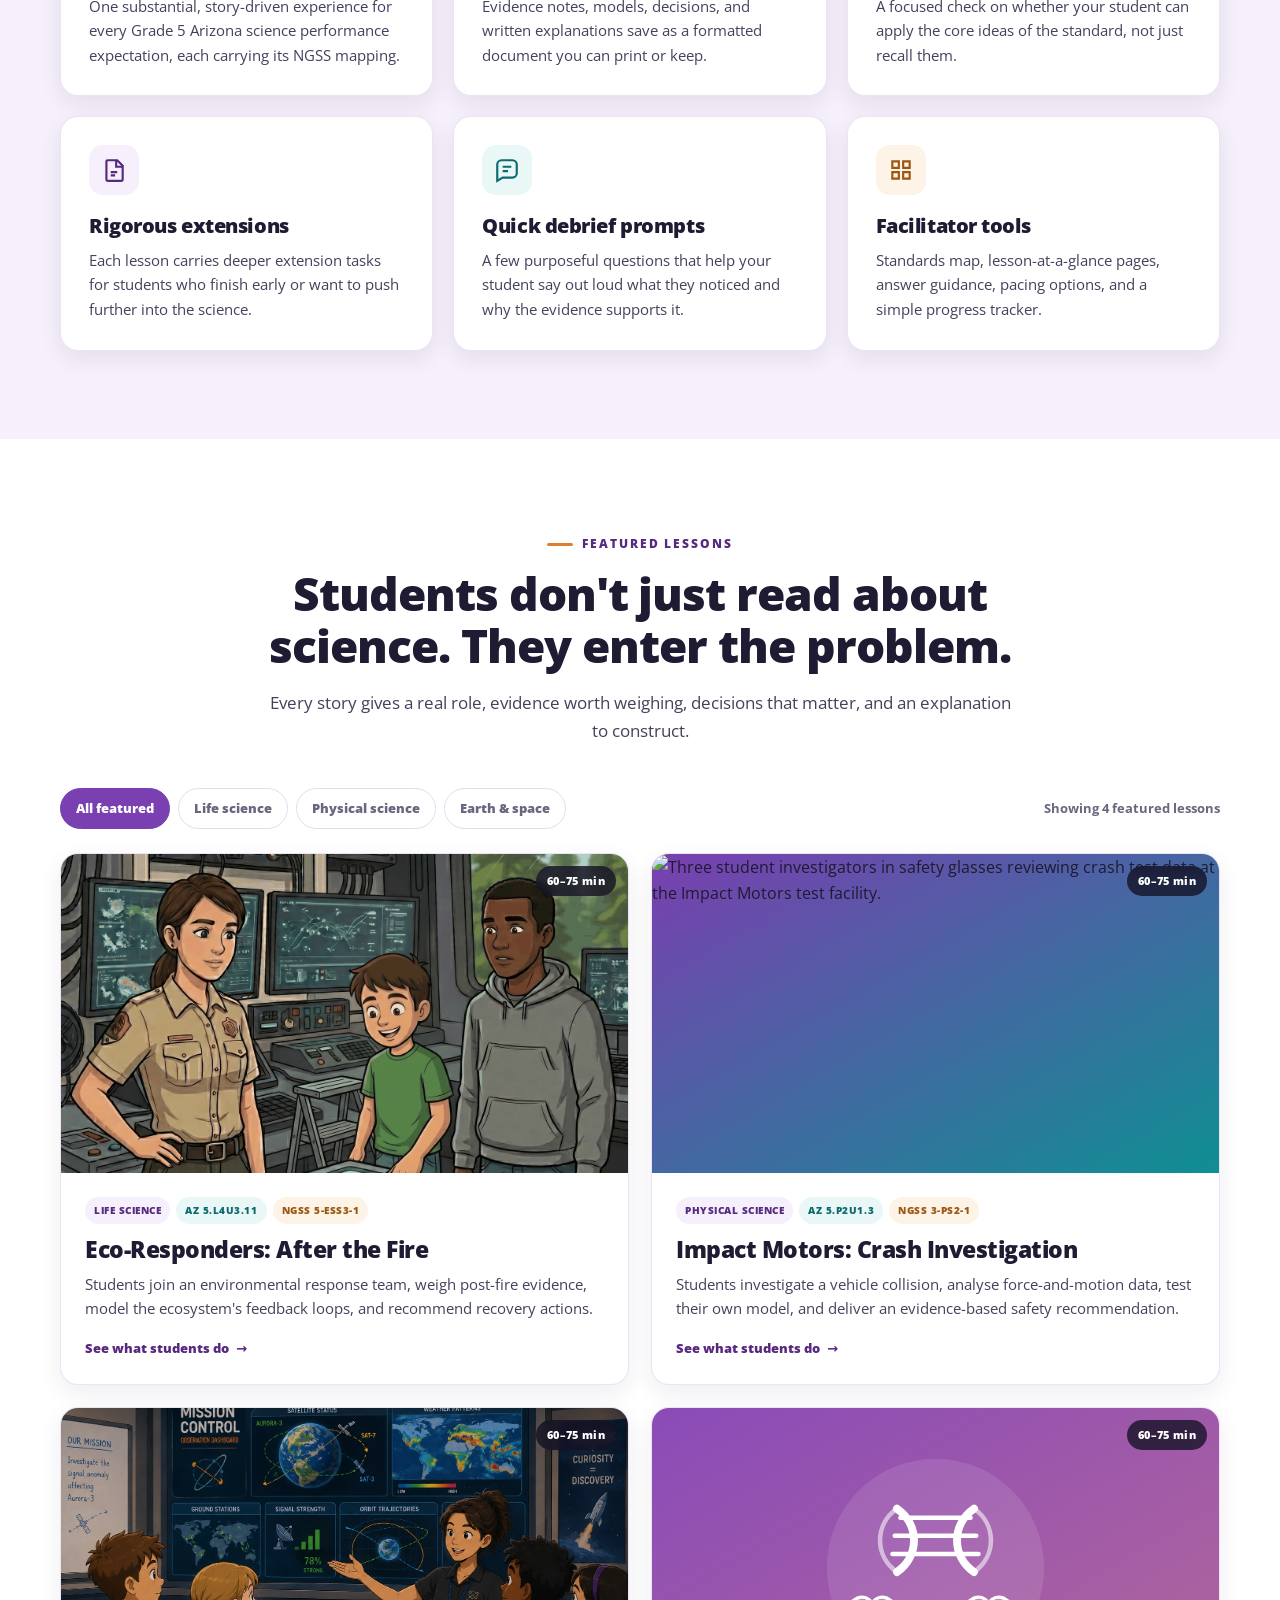
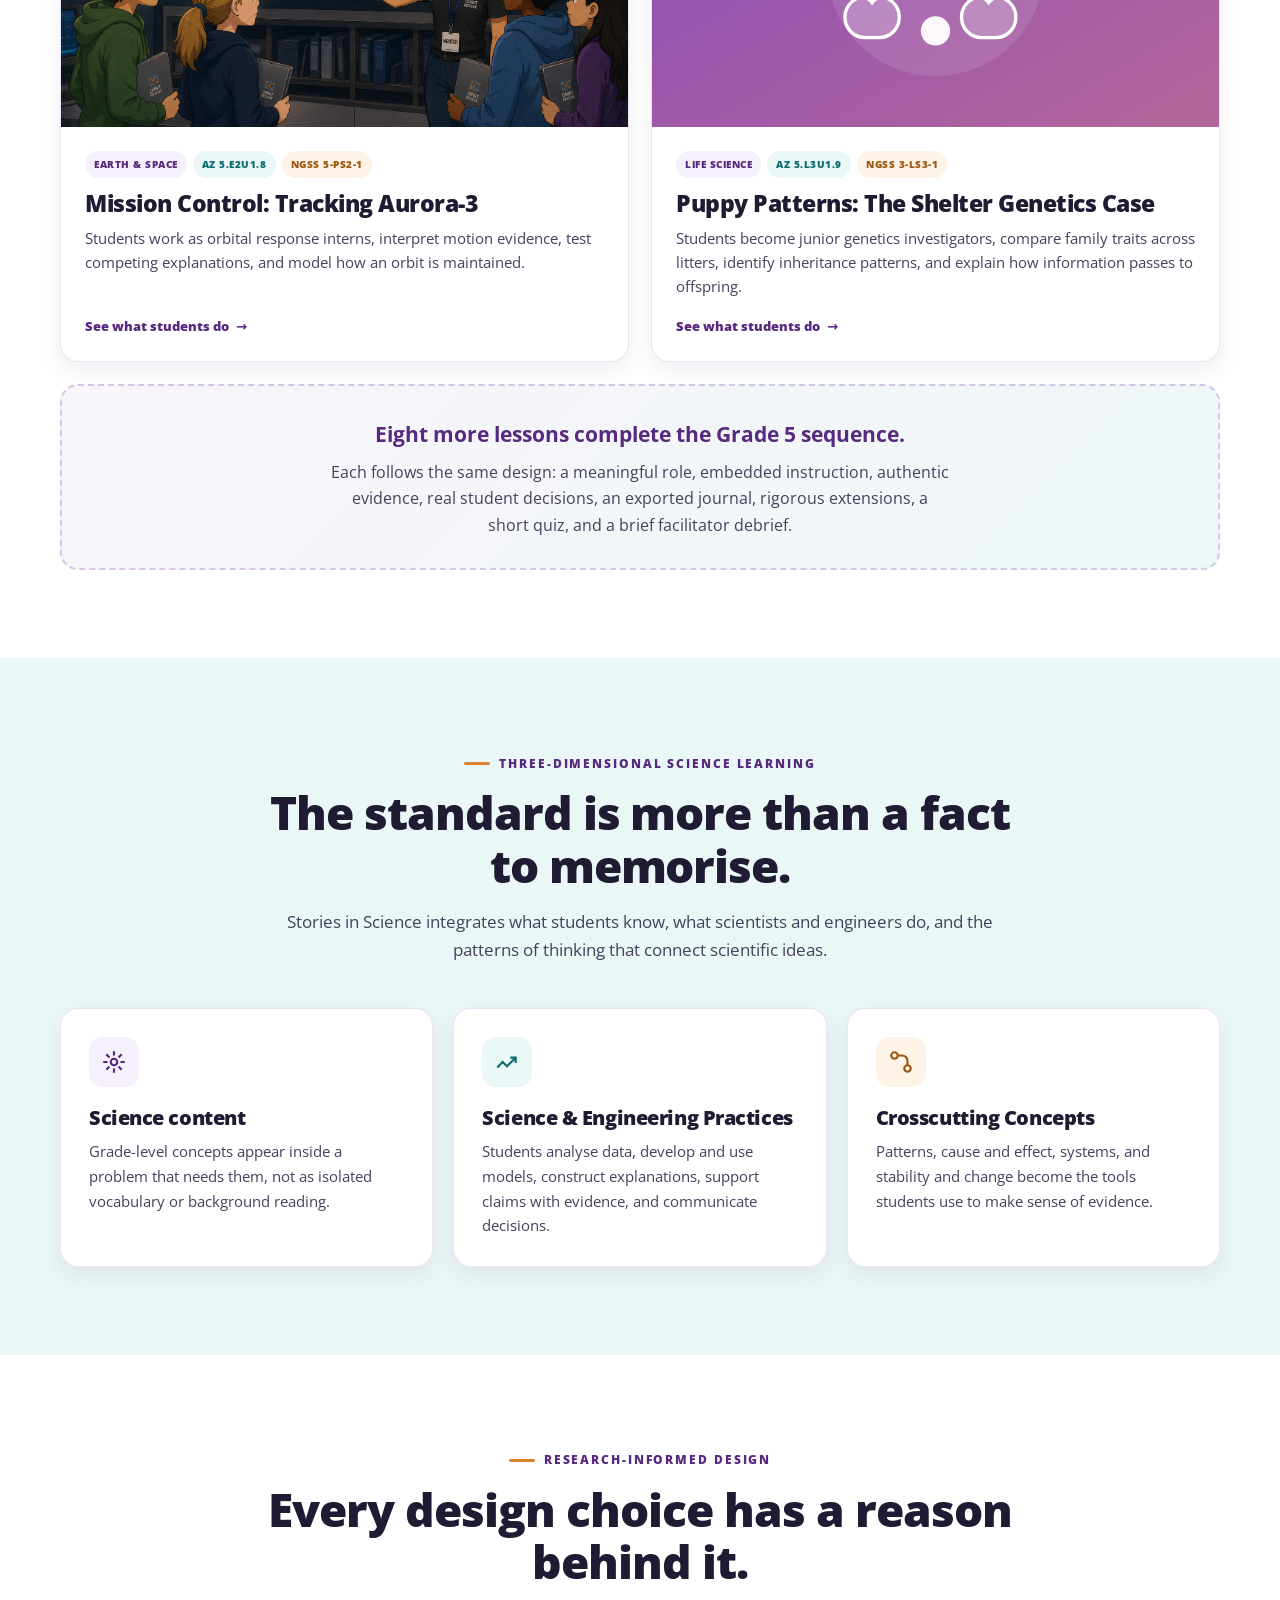
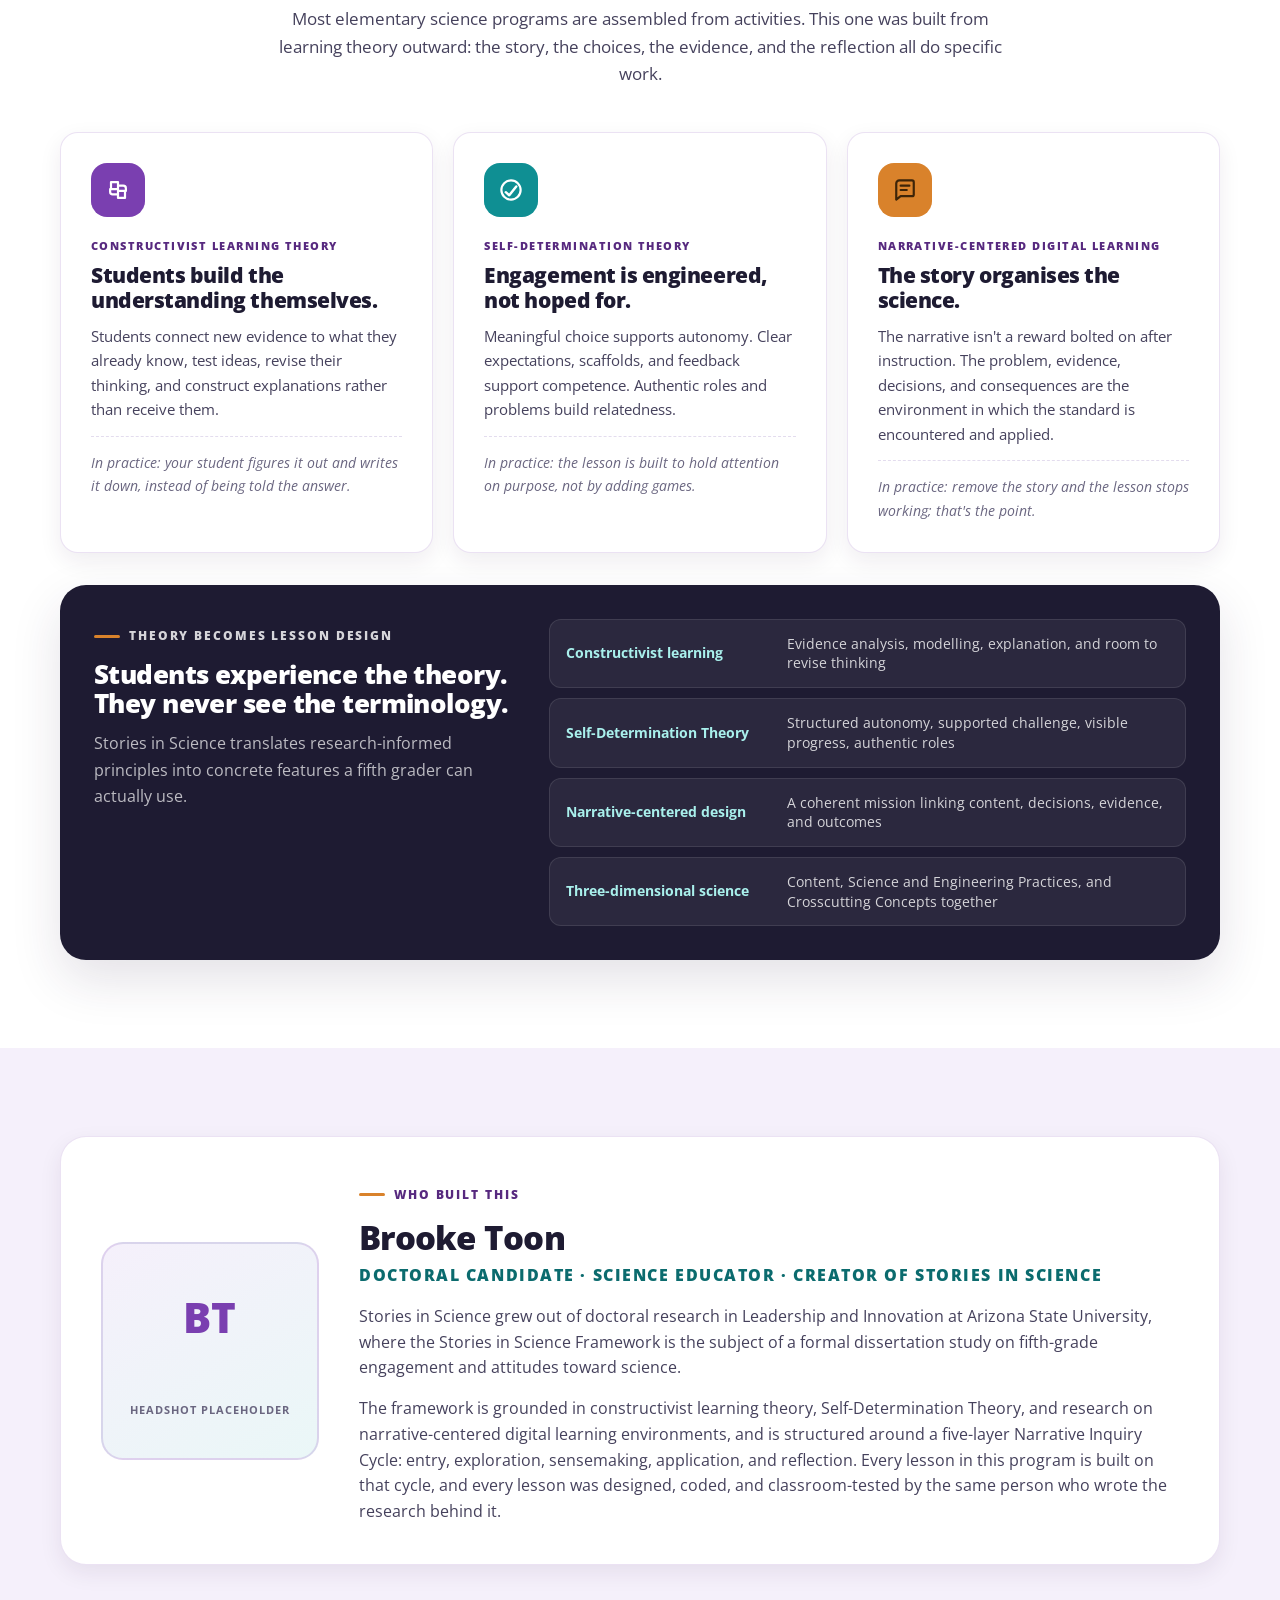
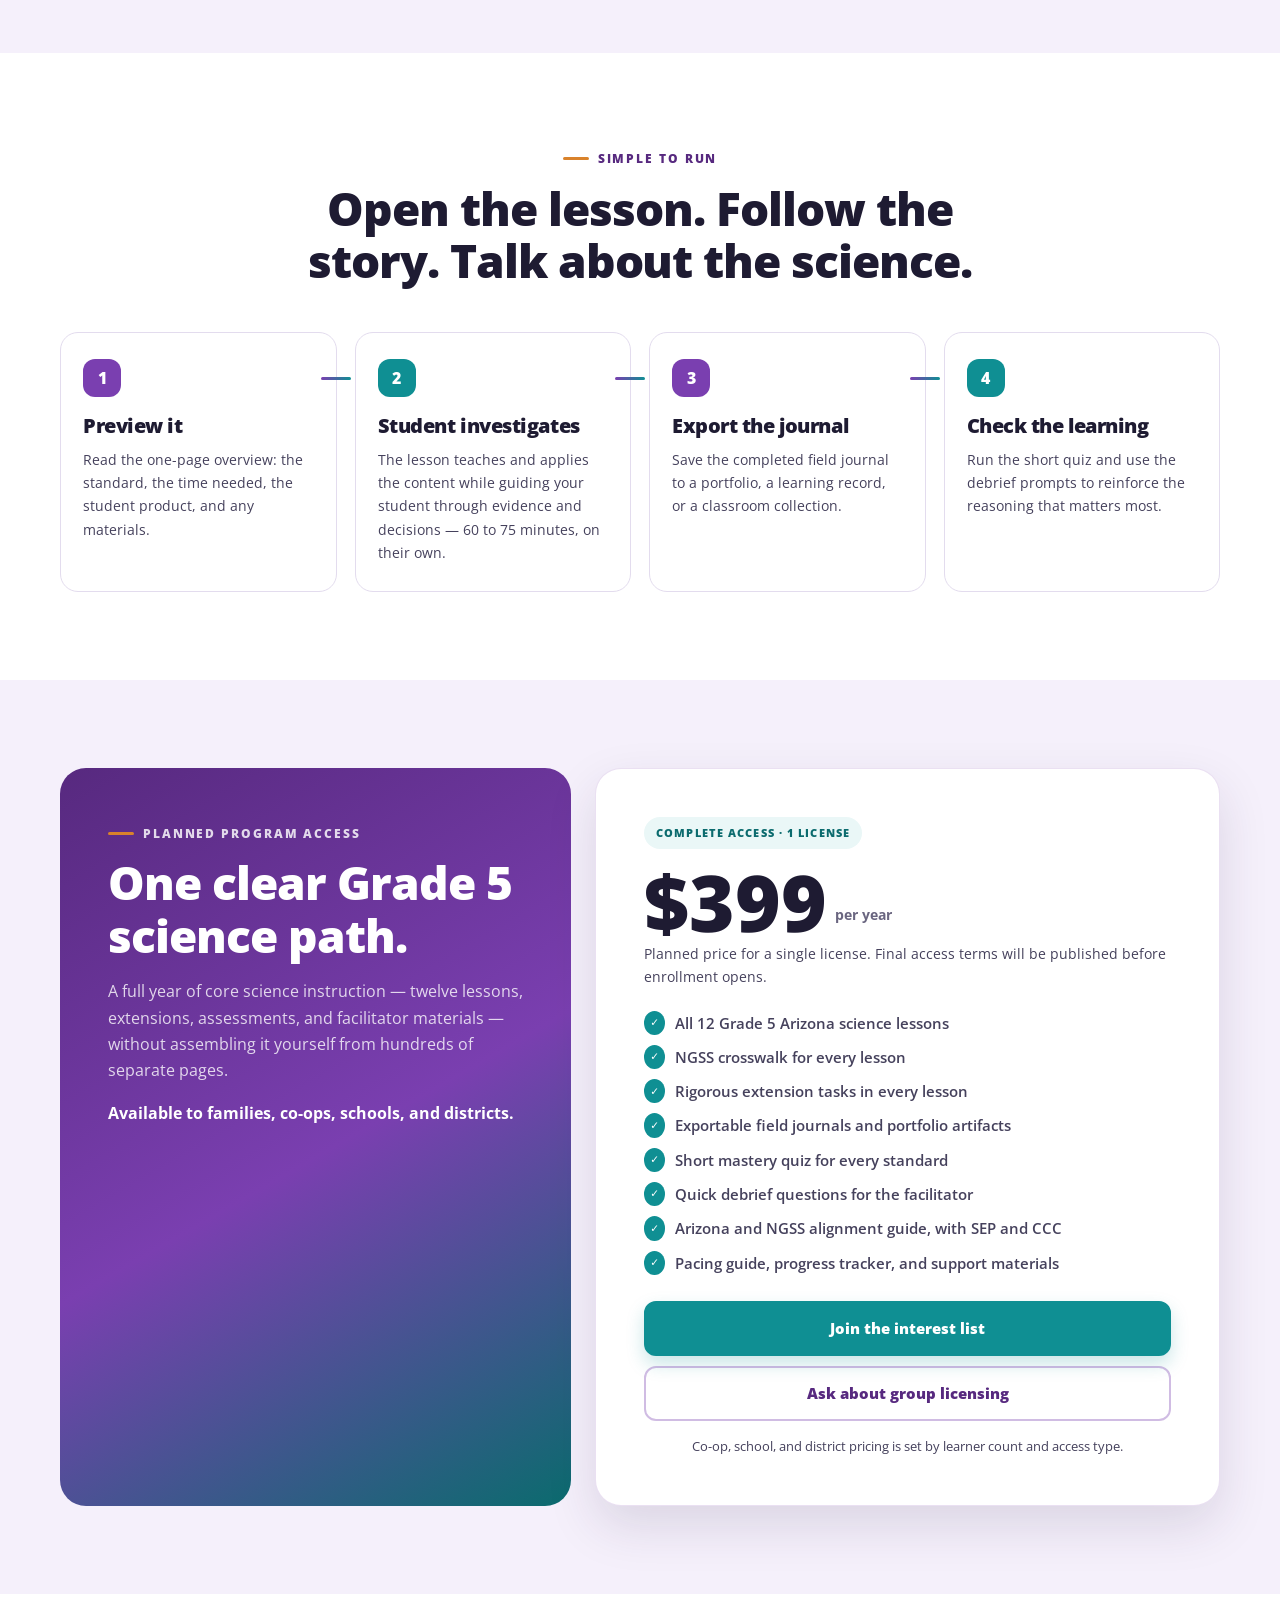
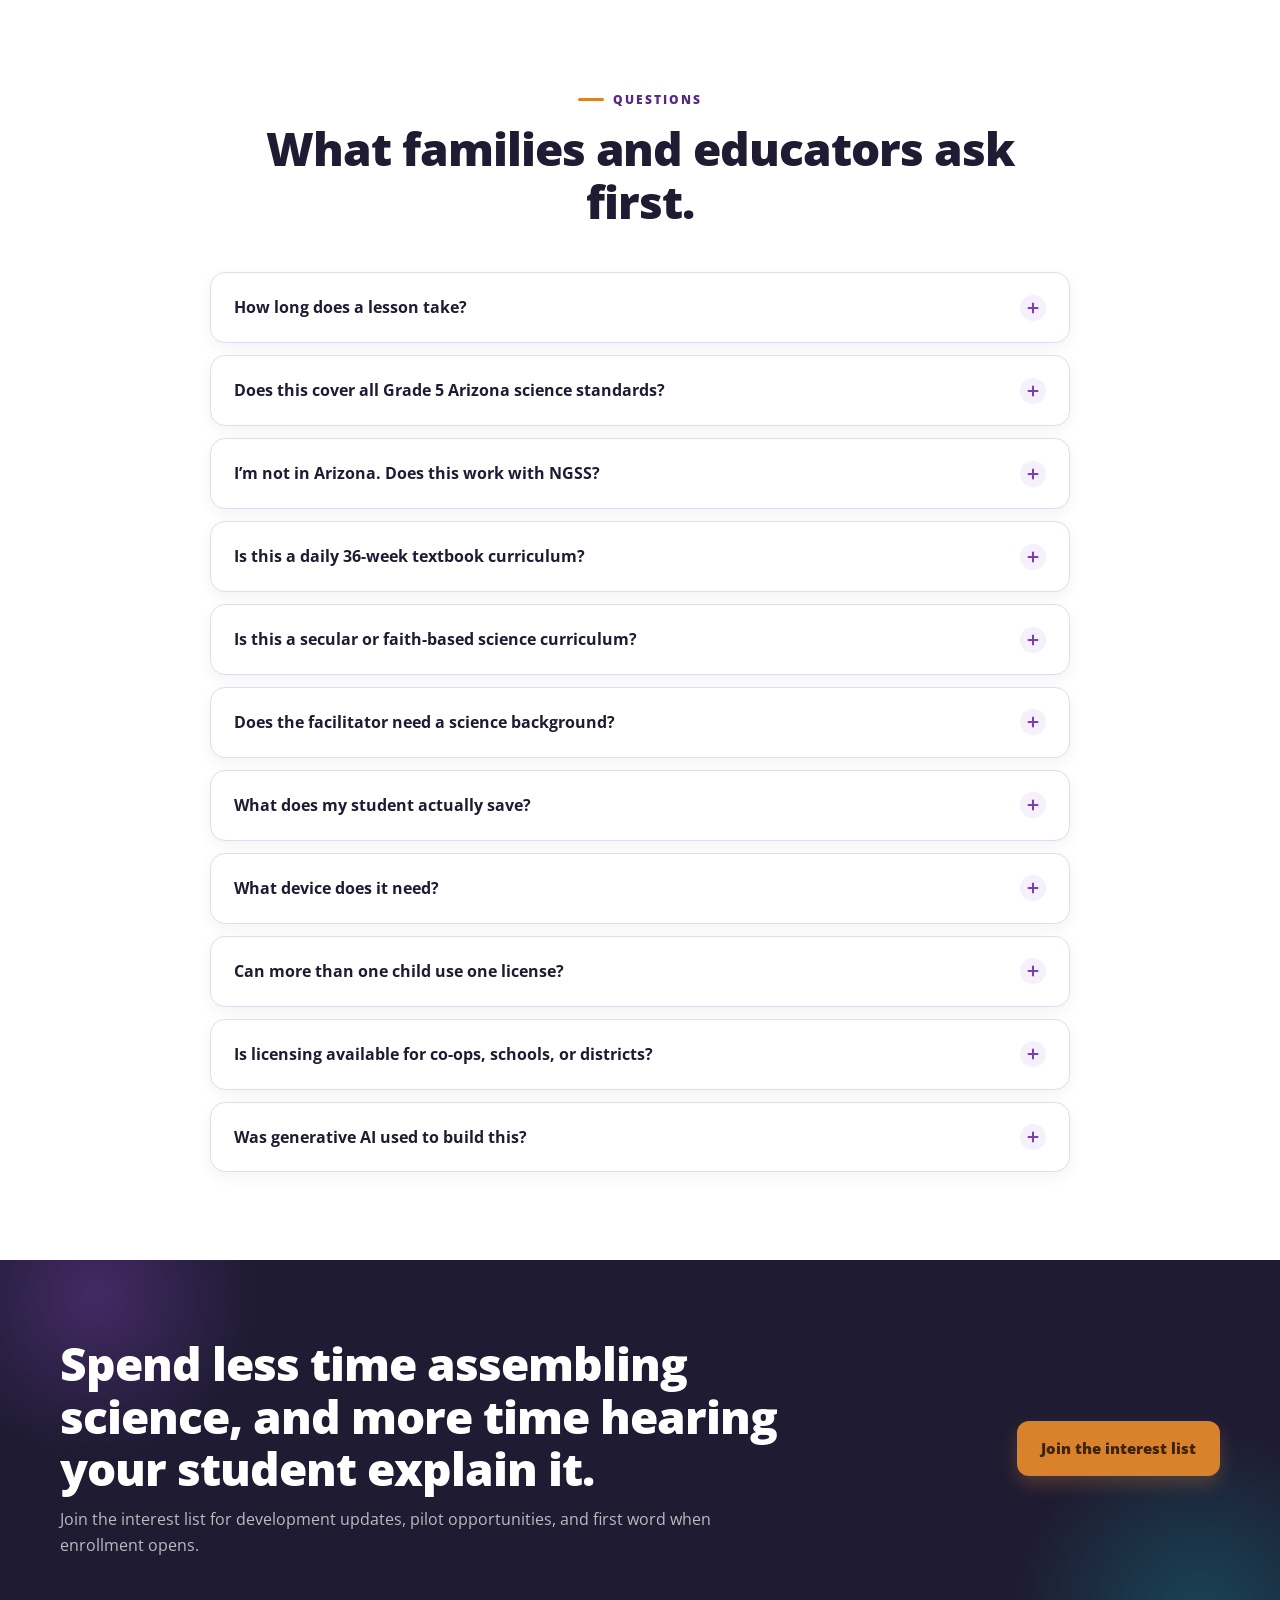
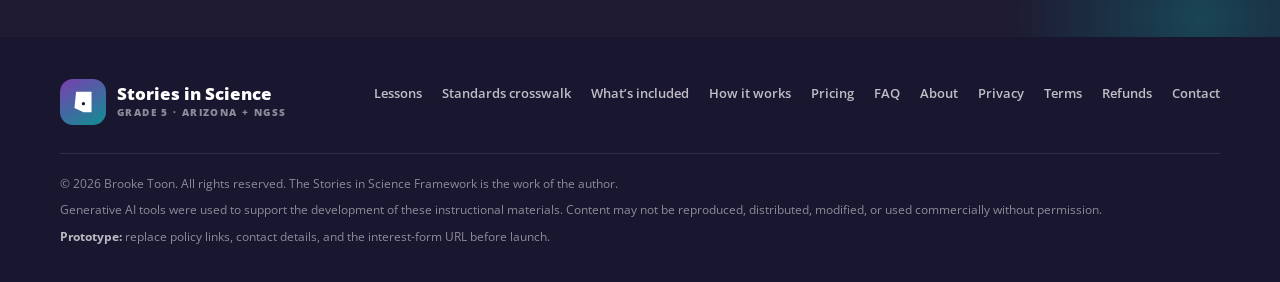
==== commit d7ce28ec: "Update index.html" ====
--- a/index.html
+++ b/index.html
@@ -81,7 +81,7 @@
           </div>
           <ul class="hero-facts">
             <li><span class="tick" aria-hidden="true">✓</span> 60–75 minutes per lesson</li>
-            <li><span class="tick" aria-hidden="true">✓</span> Runs on any Chromebook or tablet</li>
+            <li><span class="tick" aria-hidden="true">✓</span> Runs on any laptop, Chromebook, or tablet</li>
             <li><span class="tick" aria-hidden="true">✓</span> No science background needed</li>
           </ul>
         </div>
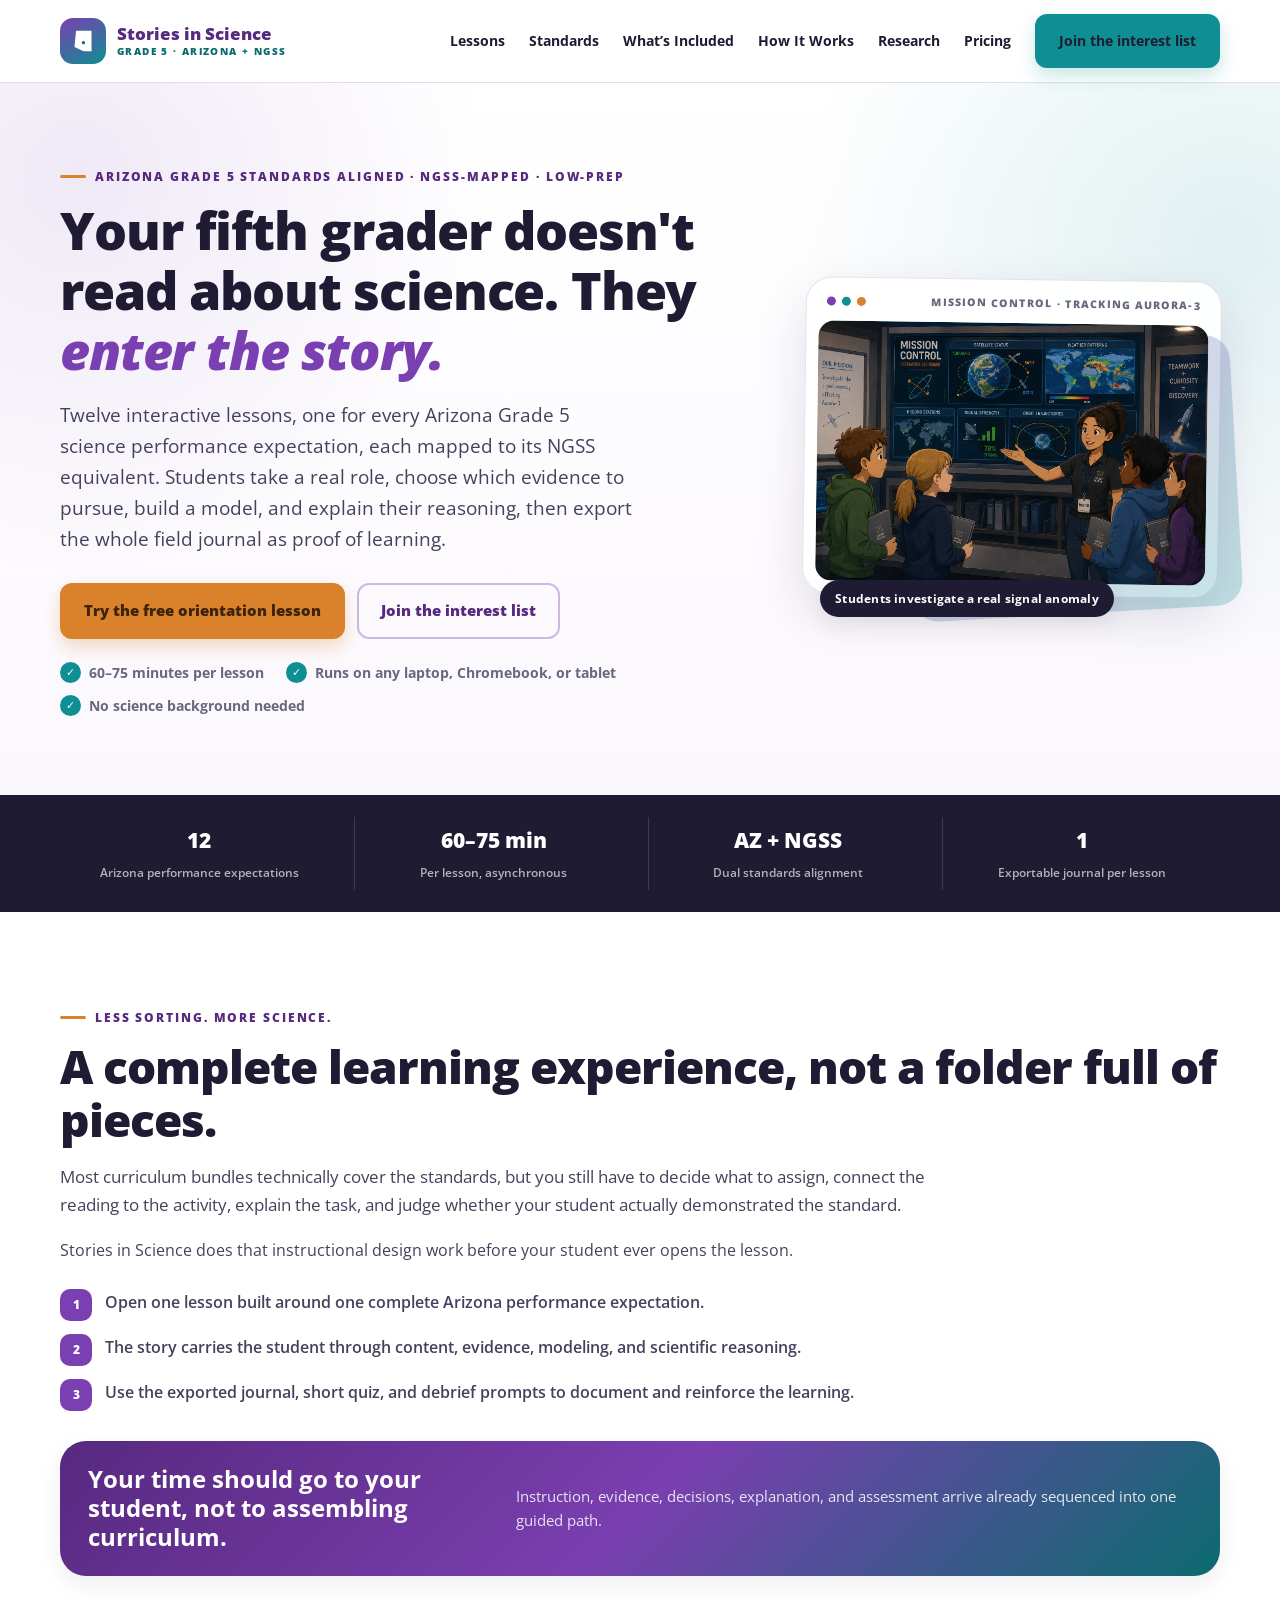
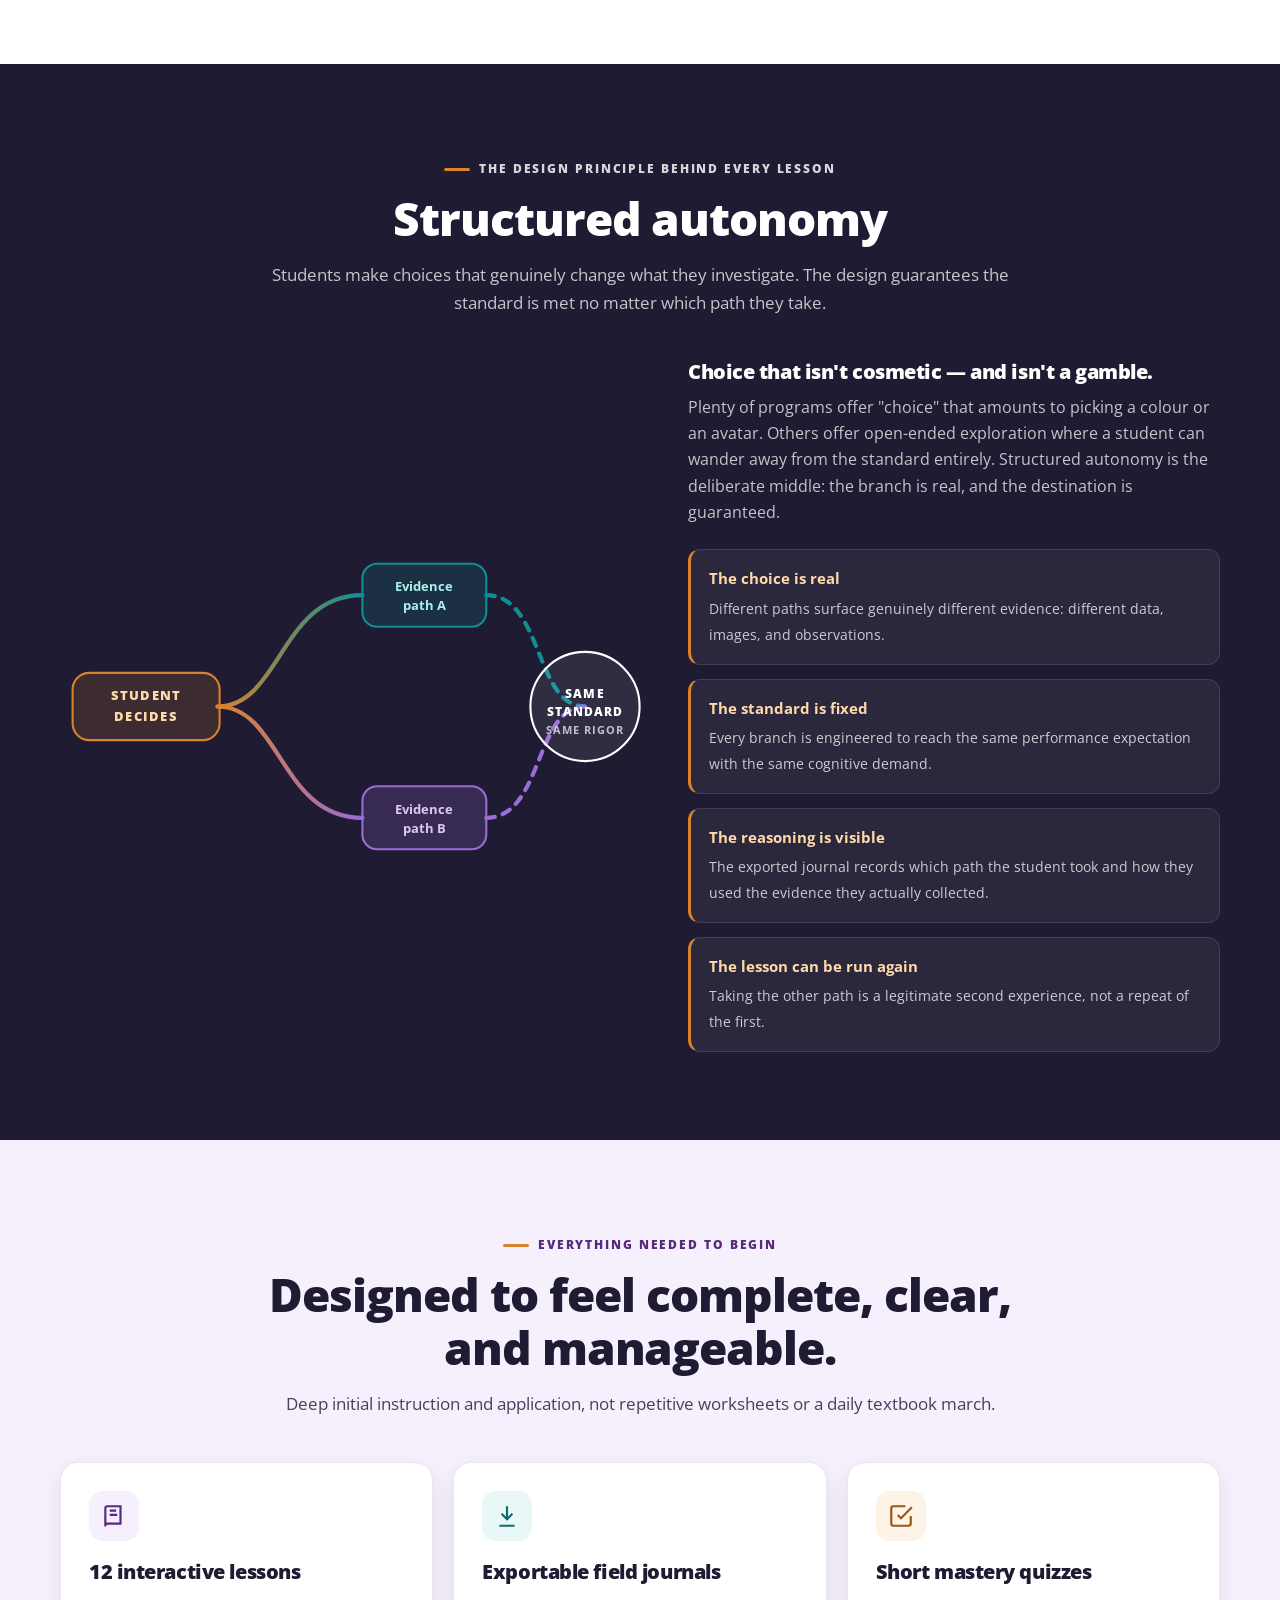
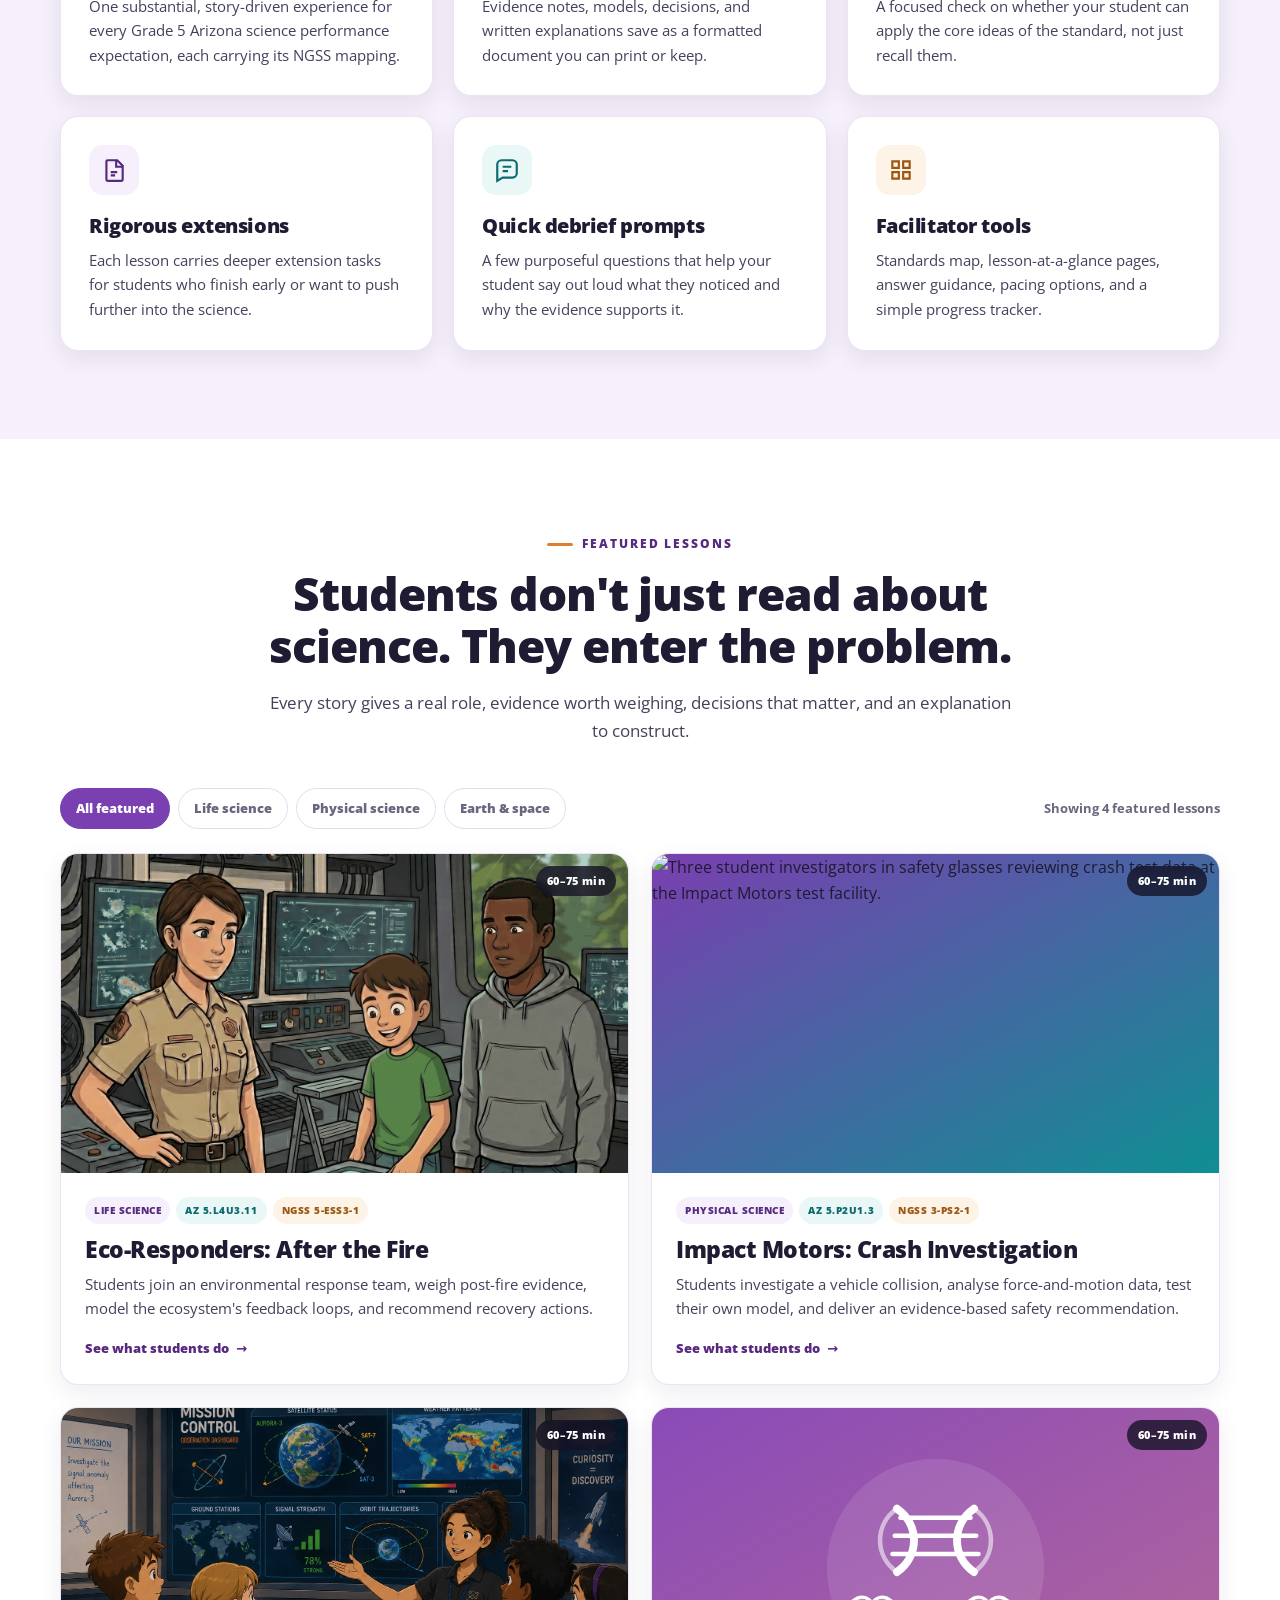
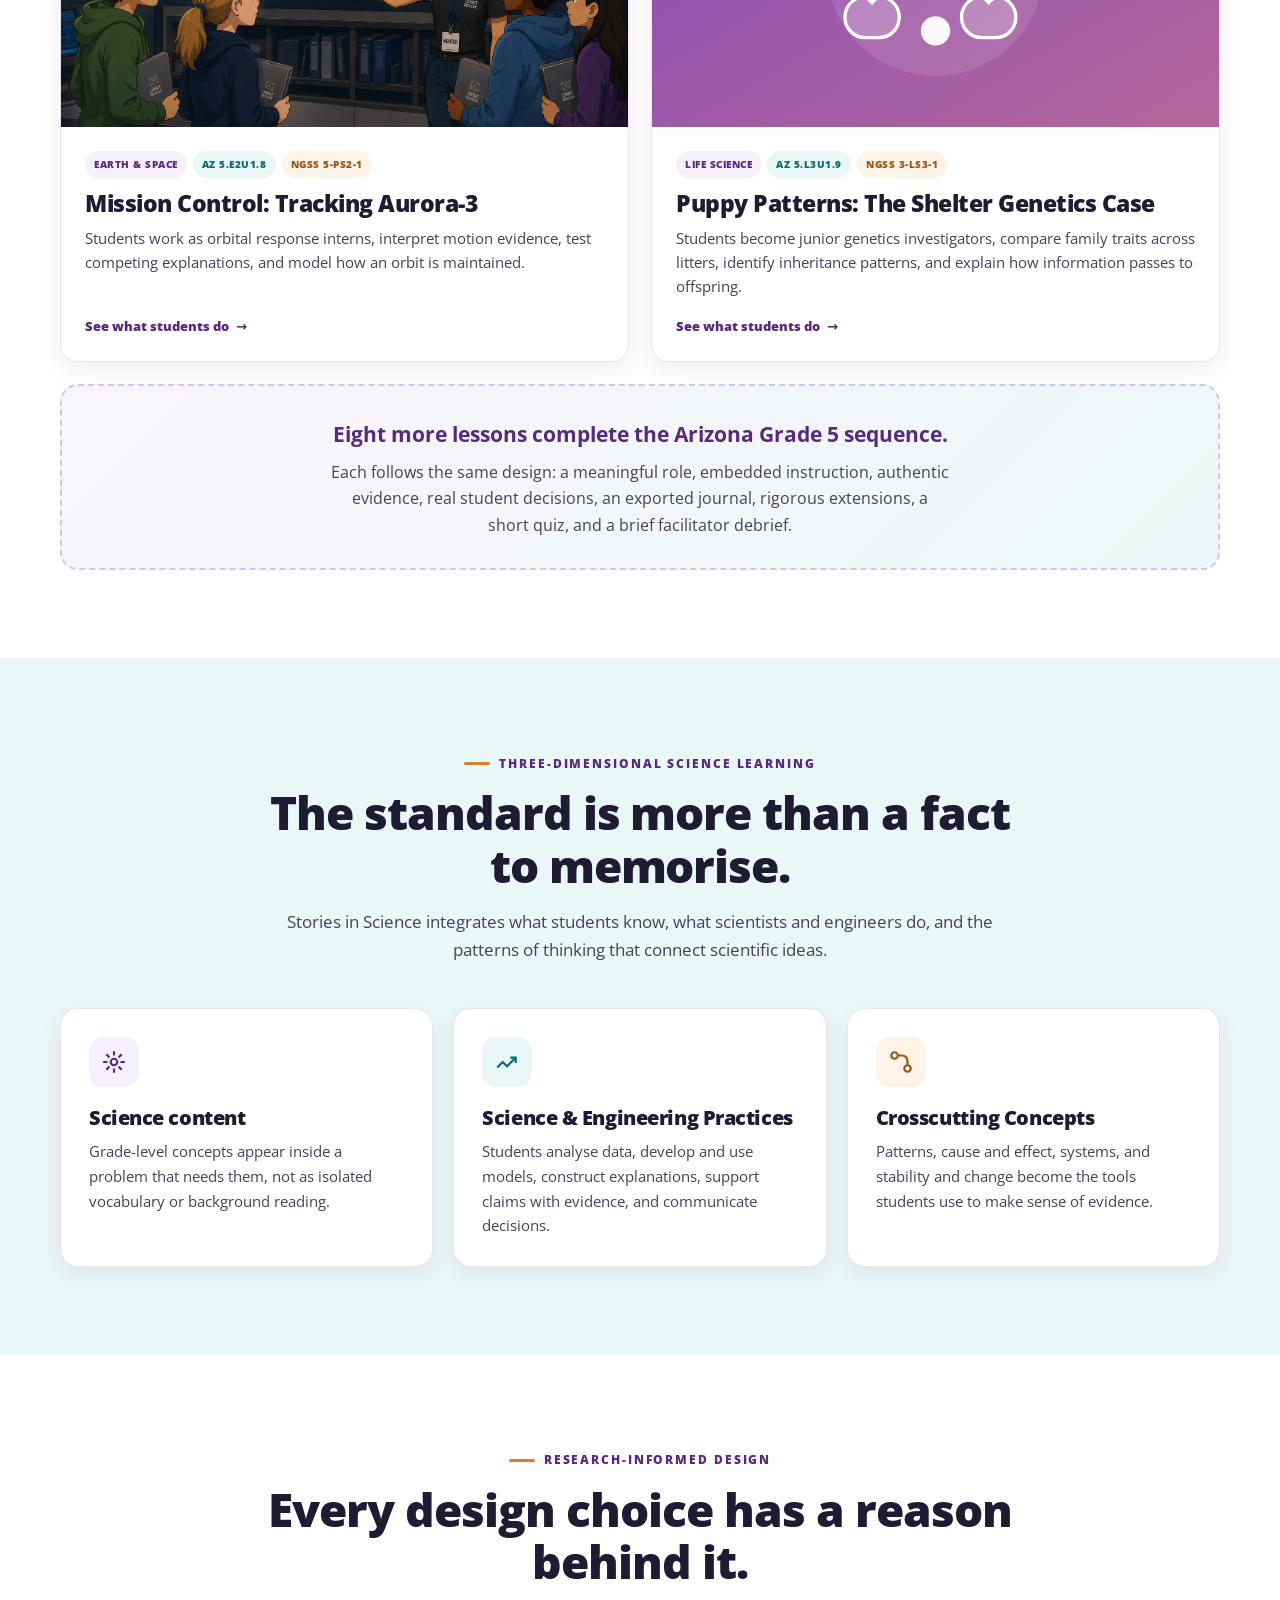
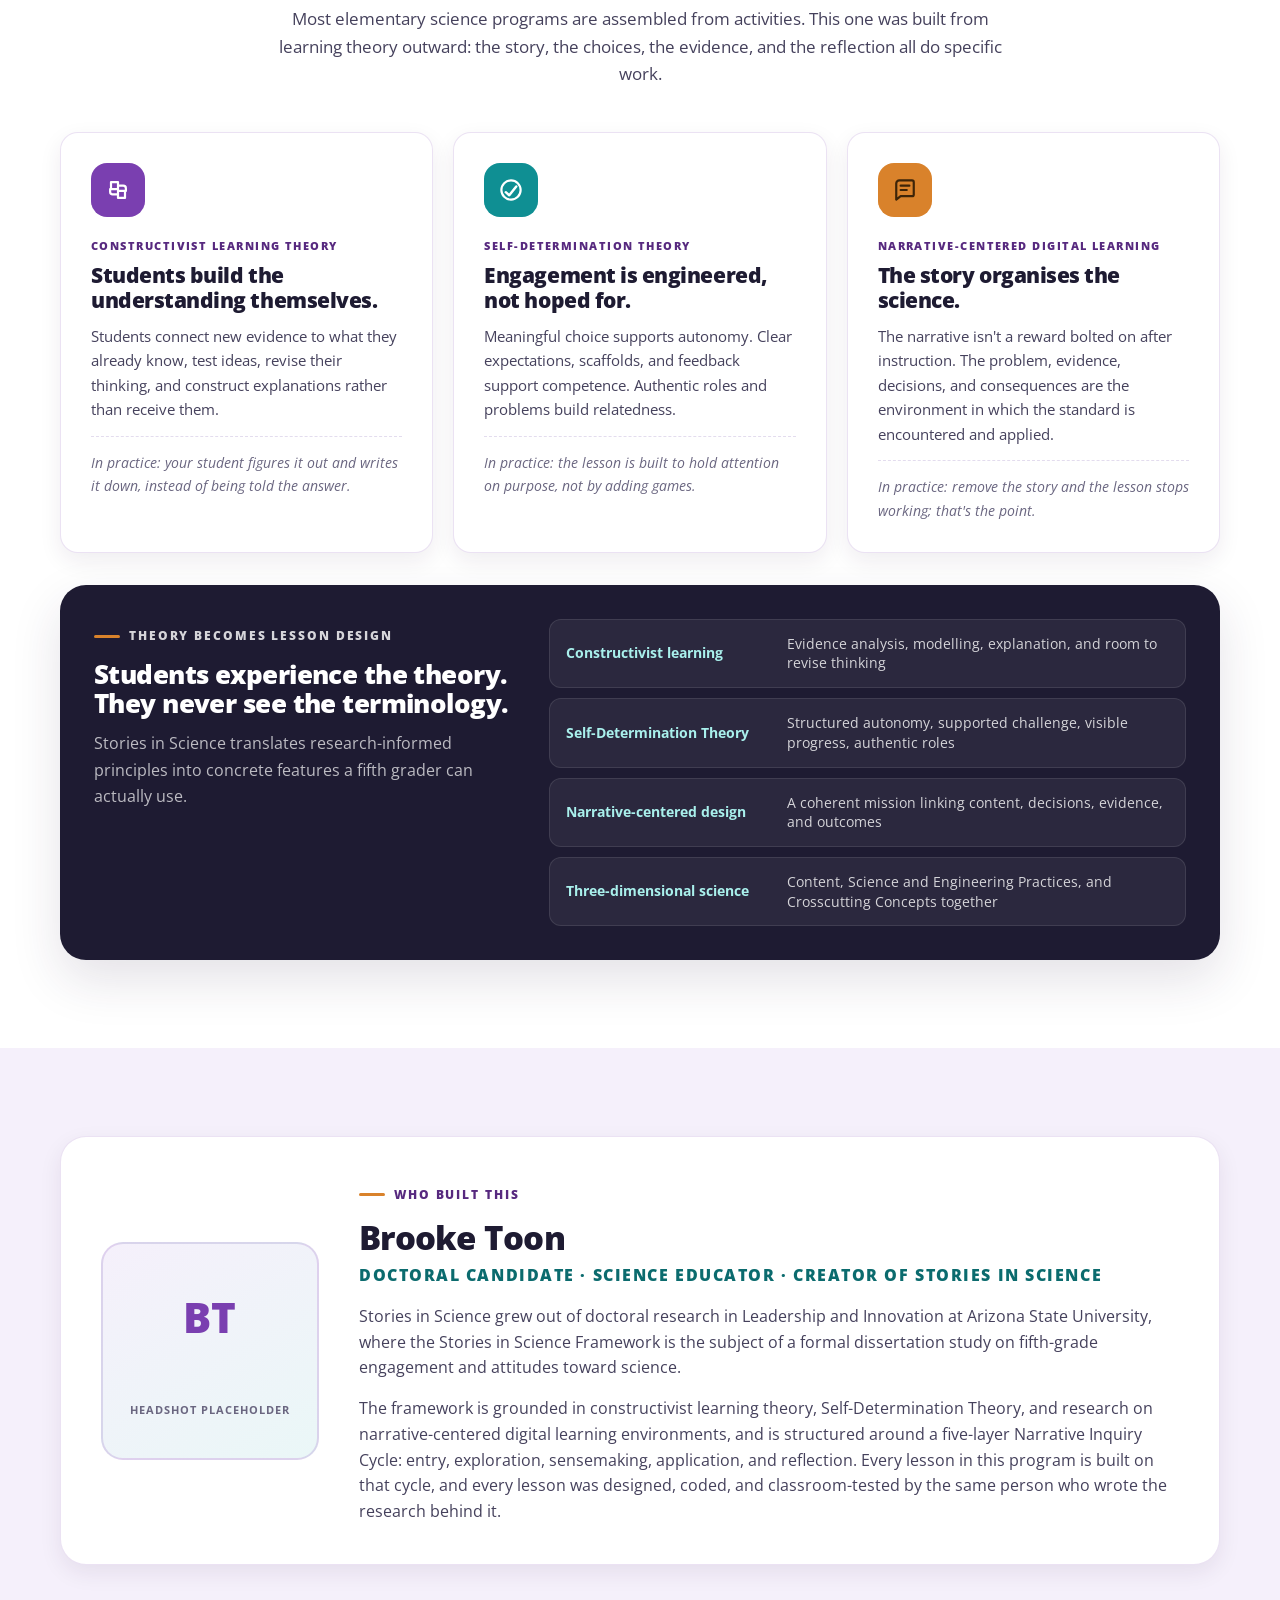
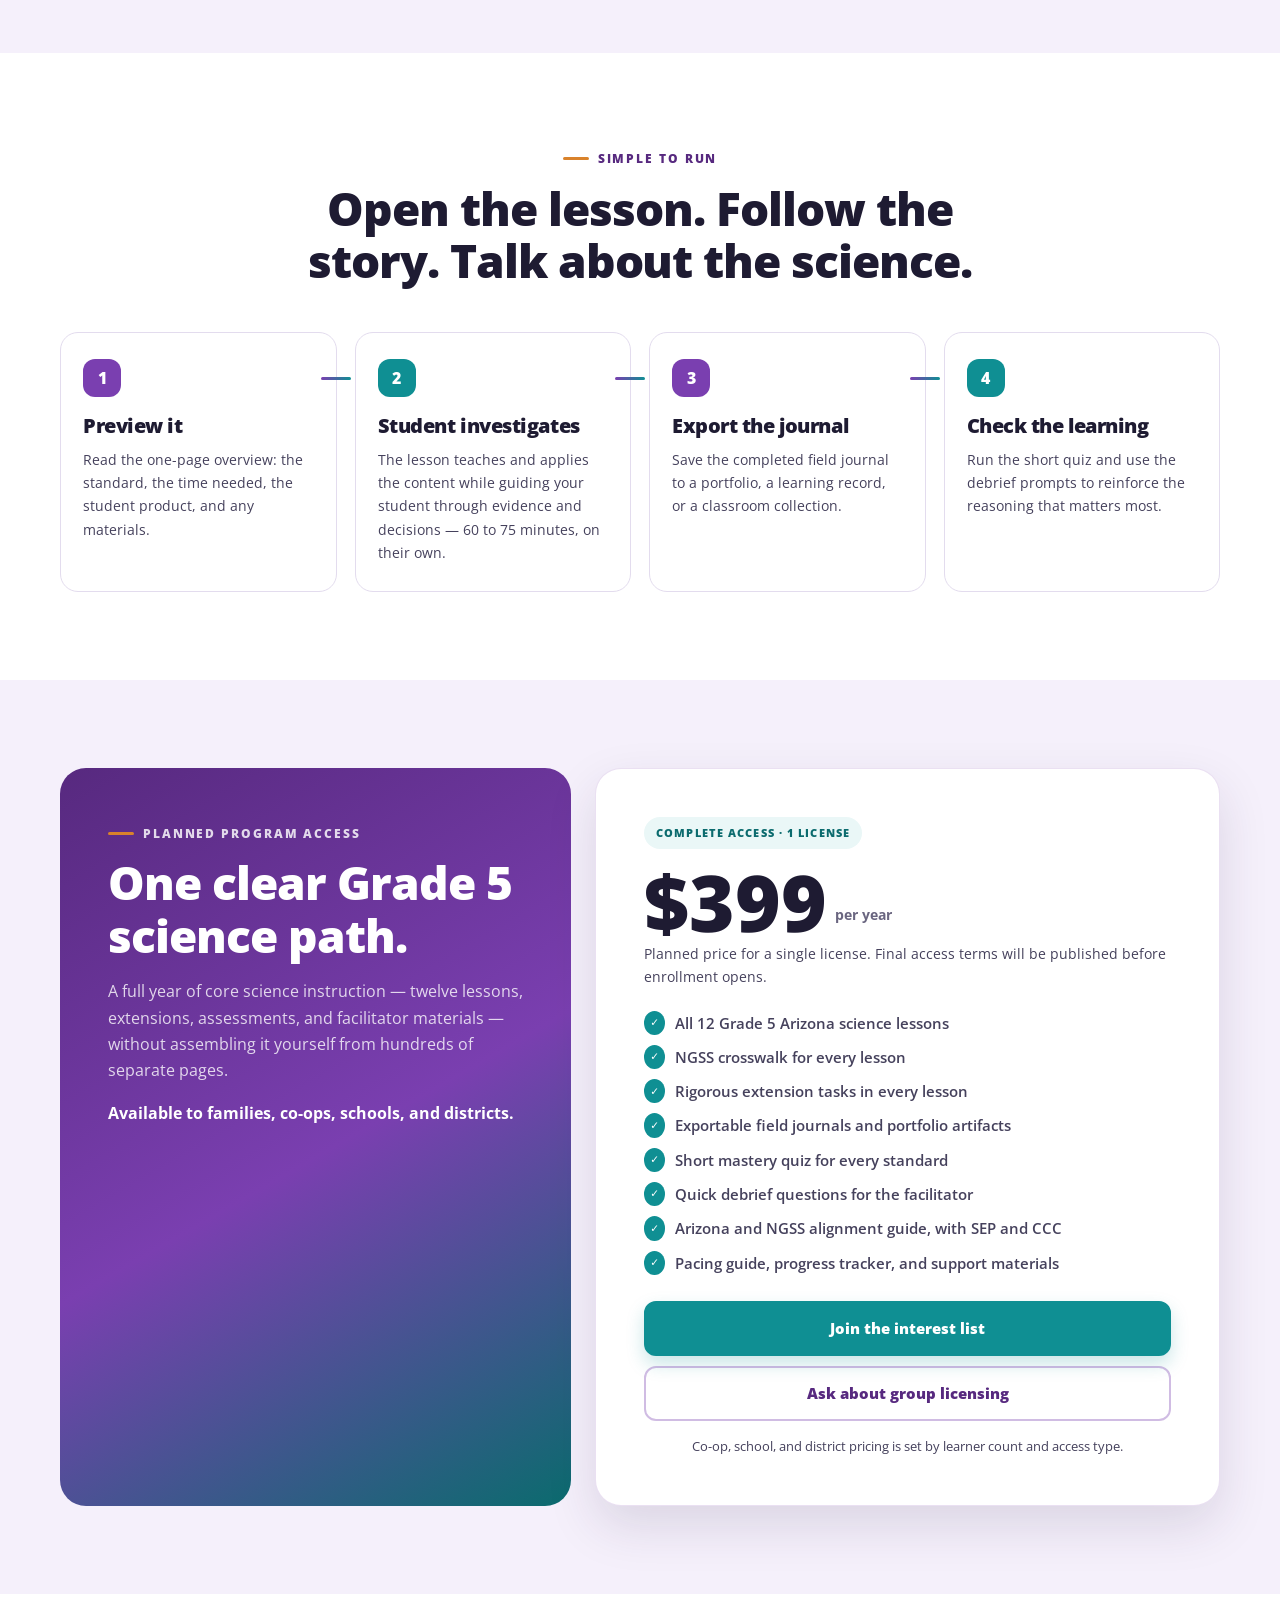
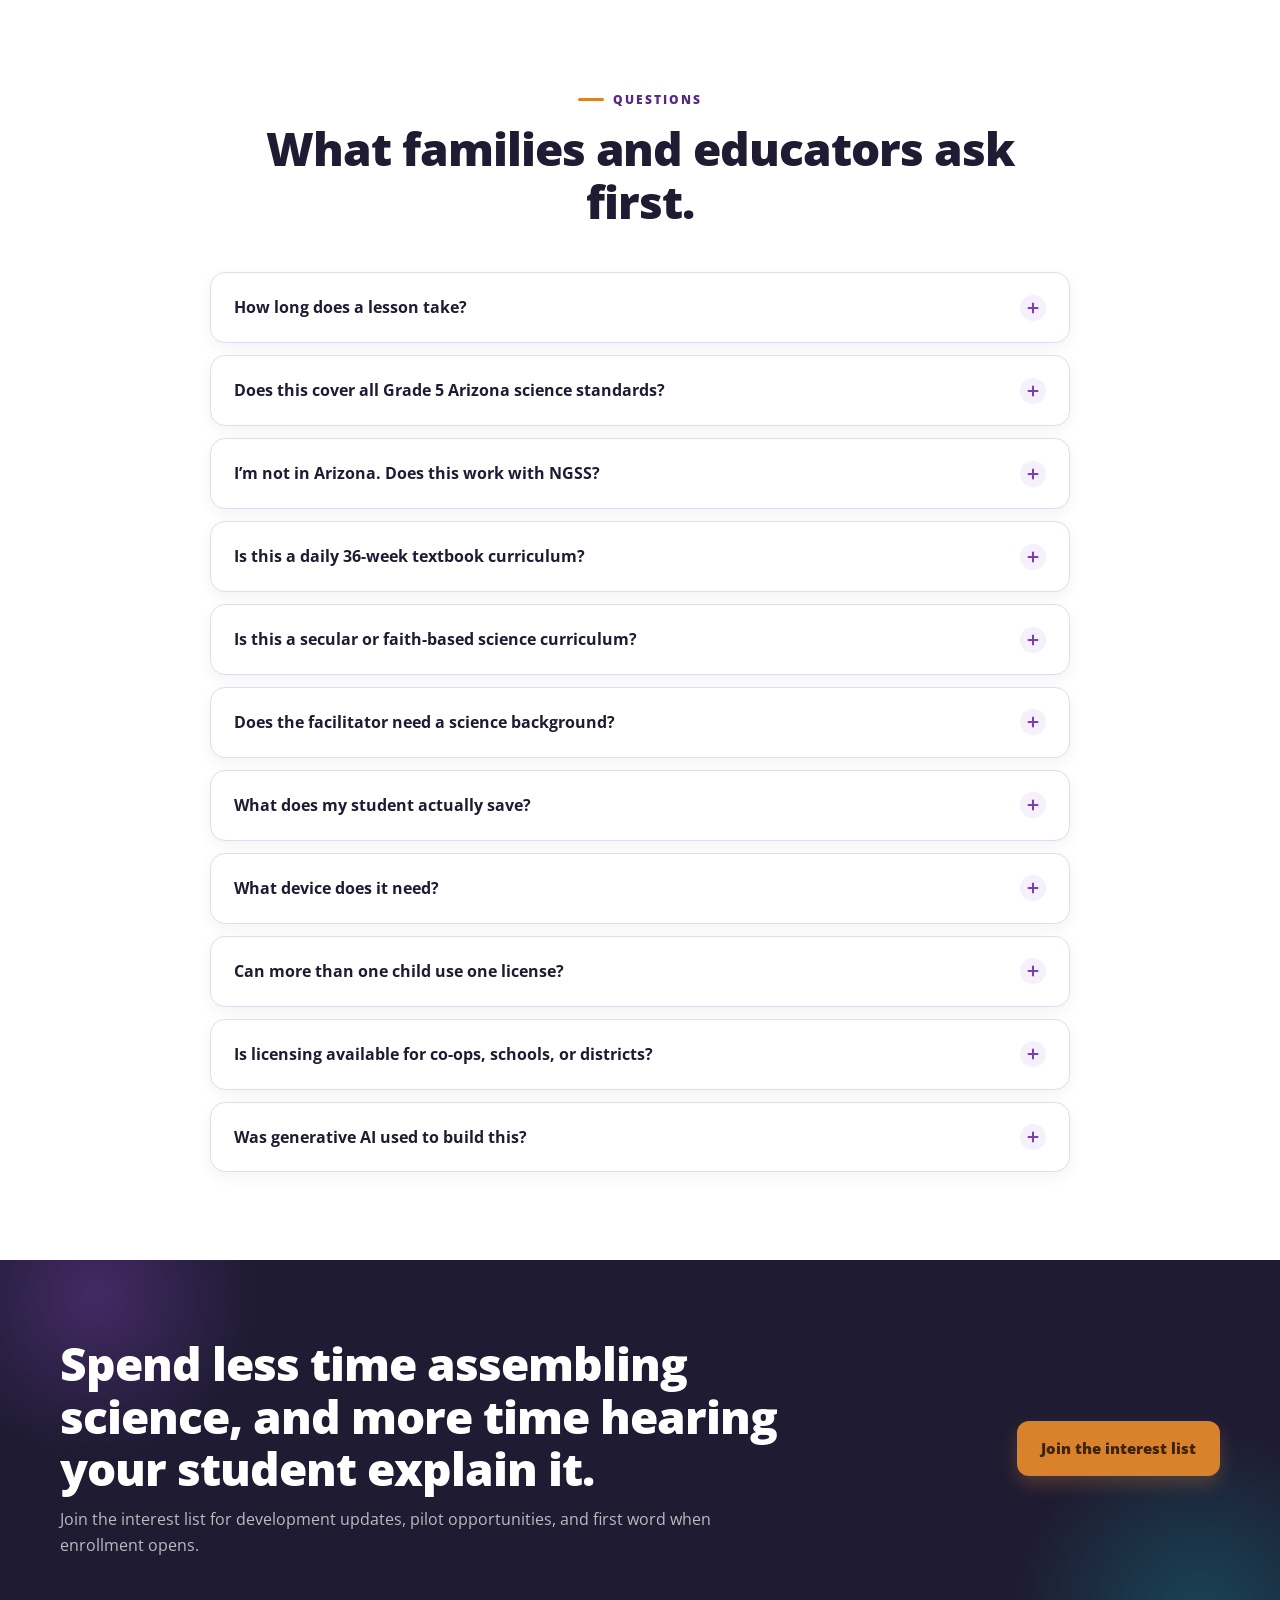
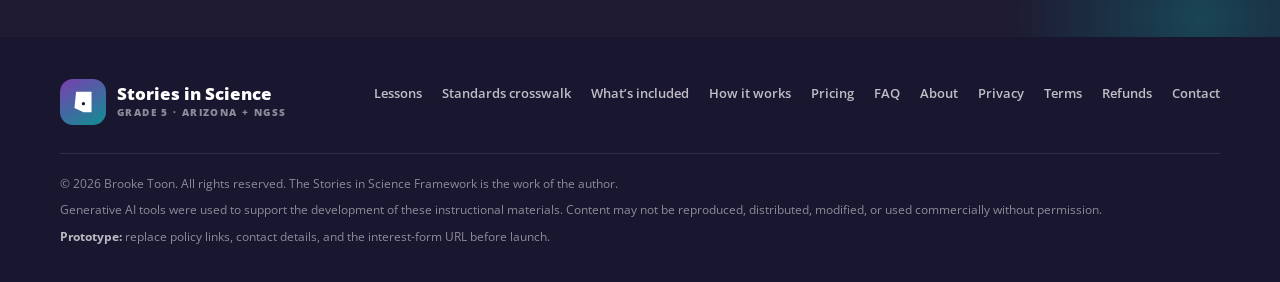
==== commit 84ec14a8: "Update index.html" ====
--- a/index.html
+++ b/index.html
@@ -356,7 +356,7 @@
 
         <div class="coming">
           <div>
-            <strong>Eight more lessons complete the Grade 5 sequence.</strong>
+            <strong>Eight more lessons complete the Arizona Grade 5 sequence.</strong>
             <p>Each follows the same design: a meaningful role, embedded instruction, authentic evidence, real student decisions, an exported journal, rigorous extensions, a short quiz, and a brief facilitator debrief.</p>
           </div>
         </div>
